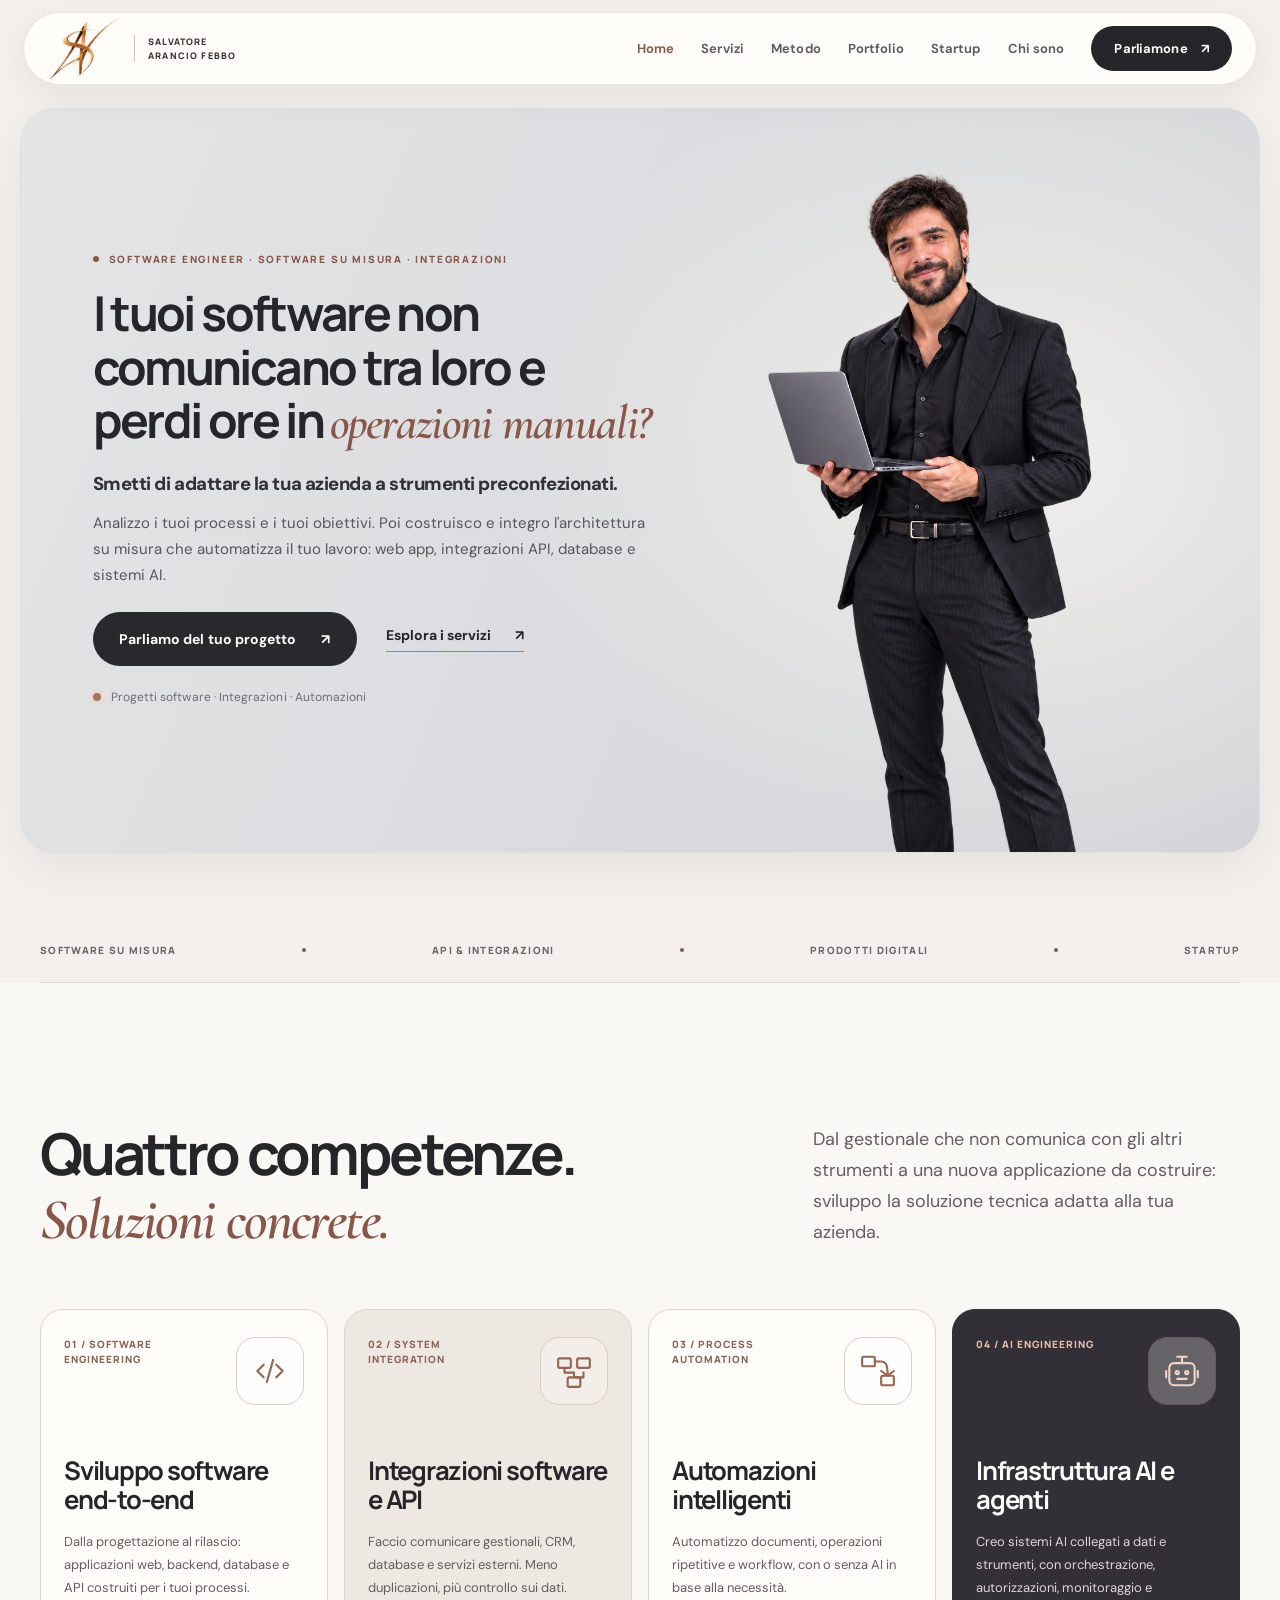
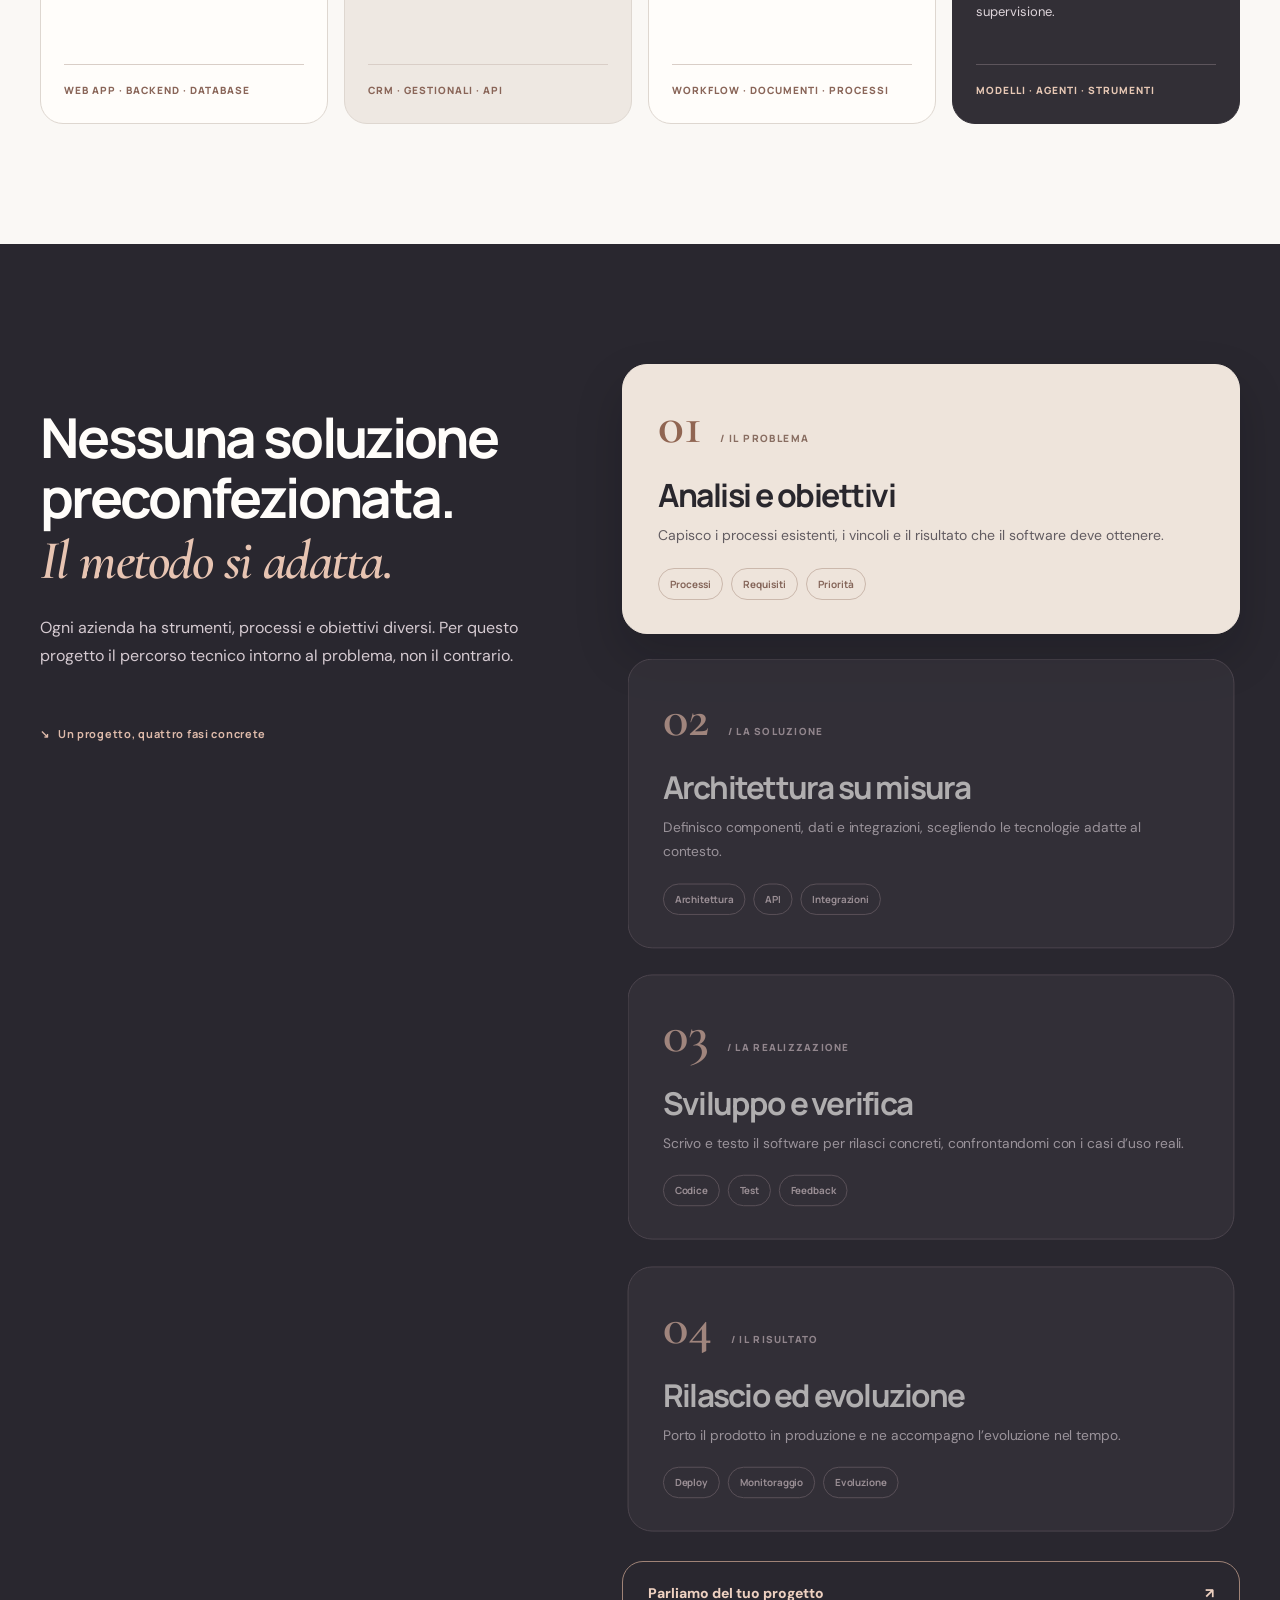
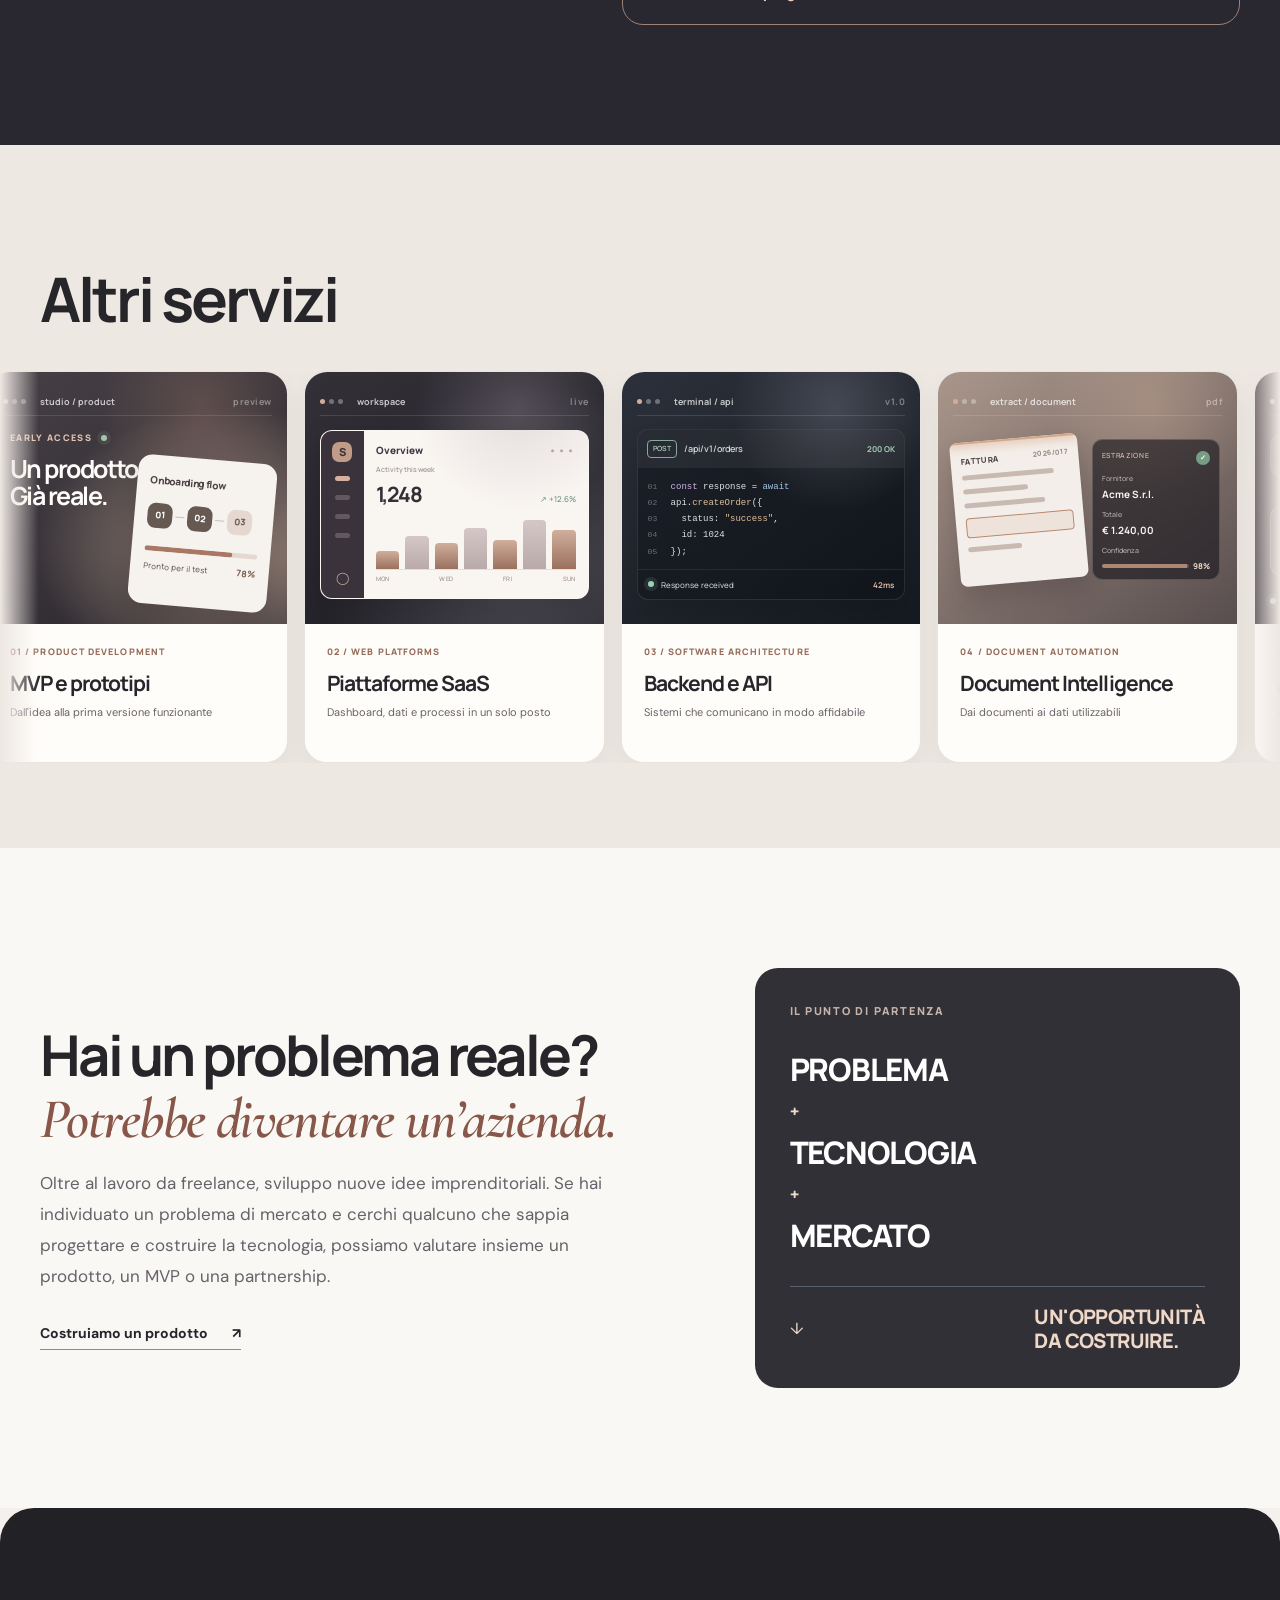
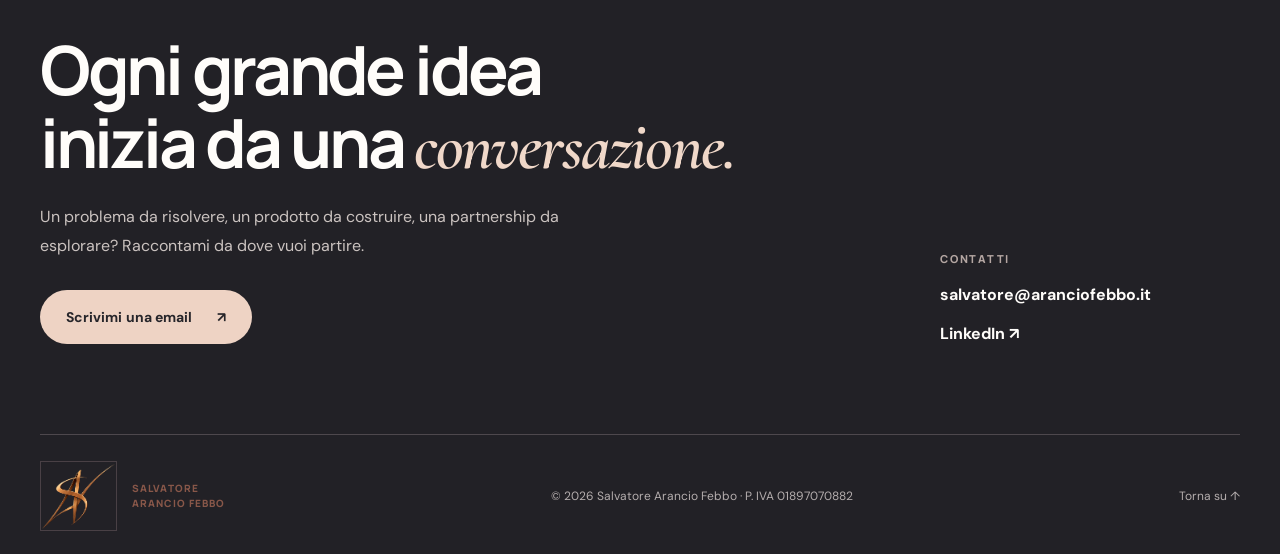
==== index.html @ 94cba274 "feat: add portfolio page with Digimark and ICOSE case studies and redesigned CV - New /portfolio/ pa" ====
<!doctype html><html lang="it"><head>
<meta charset="utf-8"><script>if(location.pathname === "/index.html") history.replaceState(null, "", "/" + location.search + location.hash);</script><meta name="viewport" content="width=device-width,initial-scale=1,maximum-scale=1,user-scalable=no">
<meta name="theme-color" content="#f3f0ed"><meta name="color-scheme" content="light">
<title>Sviluppo software, integrazioni e startup | Salvatore Arancio Febbo</title><meta name="description" content="Salvatore Arancio Febbo: sviluppo software su misura, backend, API, integrazioni e automazioni. Partner tecnico freelance per aziende, prodotti digitali e startup.">
<link rel="canonical" href="https://salvatore.aranciofebbo.it/">
<meta property="og:type" content="website"><meta property="og:locale" content="it_IT"><meta property="og:site_name" content="Salvatore Arancio Febbo">
<meta property="og:title" content="Sviluppo software, integrazioni e startup | Salvatore Arancio Febbo"><meta property="og:description" content="Salvatore Arancio Febbo: sviluppo software su misura, backend, API, integrazioni e automazioni. Partner tecnico freelance per aziende, prodotti digitali e startup.">
<meta property="og:image" content="https://salvatore.aranciofebbo.it/images/salvatore-social-2026.jpg"><meta property="og:url" content="https://salvatore.aranciofebbo.it/">
<meta name="twitter:card" content="summary_large_image">
<link rel="preconnect" href="https://fonts.googleapis.com"><link rel="preconnect" href="https://fonts.gstatic.com" crossorigin>
<link href="https://fonts.googleapis.com/css2?family=Cormorant+Garamond:ital,wght@0,500;0,600;1,500;1,600&family=DM+Sans:wght@400;500;600;700&family=Manrope:wght@400;500;600;700;800&display=swap" rel="stylesheet">
<link rel="icon" href="/images/saf-favicon-transparent-64.png?v=20261020-drag1" type="image/png" sizes="64x64"><link rel="apple-touch-icon" href="/images/saf-favicon-transparent-180.png?v=20261020-drag1" sizes="180x180"><link rel="stylesheet" href="/assets/site.css?v=20261020-mobile-nonzoom1">
<link rel="stylesheet" href="/assets/services-live.css?v=20261020-drag1">
<script defer src="/assets/site.js?v=20261020-marquee-4dds"></script>
<script defer src="/assets/services-live.js?v=20261020-drag1"></script>
<script type="application/ld+json">{"@context":"https://schema.org","@type":"Person","name":"Salvatore Arancio Febbo","url":"https://salvatore.aranciofebbo.it/","image":"https://salvatore.aranciofebbo.it/images/salvatore-social-2026.jpg","jobTitle":"Ingegnere informatico e freelance","sameAs":["https://www.linkedin.com/in/salvatore-arancio-febbo-43b61a180/"],"alumniOf":{"@type":"CollegeOrUniversity","name":"Università di Pisa"}}</script>
</head><body class="is-home"><a class="skip-link" href="#main">Vai al contenuto</a><header class="site-header" id="top"><div class="container header-inner">
<a class="brand" href="/" aria-label="Salvatore Arancio Febbo, homepage"><img class="brand-mark-image" src="/images/saf-monogram-transparent.webp" width="74" height="66" alt="" decoding="async"><span class="brand-name">SALVATORE<br>ARANCIO FEBBO</span></a>
<button class="menu-toggle" type="button" aria-expanded="false" aria-controls="main-navigation" aria-label="Apri il menu"><span></span><span></span></button>
<nav id="main-navigation" class="main-nav" aria-label="Navigazione principale"><a href="/" aria-current="page">Home</a><a href="/#servizi">Servizi</a><a href="/#metodo">Metodo</a><a href="/portfolio/" >Portfolio</a><a href="/startup/" >Startup</a><a href="/chi-sono/" >Chi sono</a><a class="nav-contact" href="mailto:salvatore@aranciofebbo.it?subject=Parliamo%20di%20un%20progetto">Parliamone <span aria-hidden="true">↗</span></a></nav>
</div></header><main id="main">
<section class="hero problem-led" aria-labelledby="hero-title"><div class="container hero-grid">
<div class="hero-copy"><div class="eyebrow"><span class="spark"></span> SOFTWARE ENGINEER · SOFTWARE SU MISURA · INTEGRAZIONI</div>
<h1 id="hero-title">I tuoi software non comunicano tra loro e perdi ore in <em>operazioni manuali?</em></h1>
<p class="hero-hook">Smetti di adattare la tua azienda a strumenti preconfezionati.</p>
<p class="hero-lead">Analizzo i tuoi processi e i tuoi obiettivi. Poi costruisco e integro l'architettura su misura che automatizza il tuo lavoro: web app, integrazioni API, database e sistemi AI.</p>
<div class="hero-actions"><a class="btn btn-primary" href="mailto:salvatore@aranciofebbo.it?subject=Ti%20racconto%20un%20problema">Parliamo del tuo progetto <span aria-hidden="true">↗</span></a><a class="text-link" href="#servizi">Esplora i servizi <span aria-hidden="true">↗</span></a></div>
<div class="hero-small"><span class="status-dot"></span> Progetti software · Integrazioni · Automazioni</div></div>
<div class="hero-visual"><img class="hero-cutout" src="/images/salvatore-laptop-2026.webp" alt="Salvatore Arancio Febbo, in abito scuro con un computer portatile" width="1024" height="1536" fetchpriority="high" decoding="async"></div>
</div><div class="hero-scroll" aria-hidden="true"><span>SCOPRI IL MIO APPROCCIO</span><span>↓</span></div></section>
<div class="competency-strip" aria-label="Ambiti di competenza"><div class="container"><span>SOFTWARE SU MISURA</span><i></i><span>API &amp; INTEGRAZIONI</span><i></i><span>PRODOTTI DIGITALI</span><i></i><span>STARTUP</span></div></div>

<section class="section pillar-section" id="servizi"><div class="container"><div class="section-head split-head"><div><h2>Quattro competenze.<br><em>Soluzioni concrete.</em></h2></div><p>Dal gestionale che non comunica con gli altri strumenti a una nuova applicazione da costruire: sviluppo la soluzione tecnica adatta alla tua azienda.</p></div><div class="pillar-grid"><article class="pillar-card"><div class="pillar-top"><span>01 / SOFTWARE ENGINEERING</span><span class="pillar-icon"><svg viewBox="0 0 24 24" width="52" height="52" fill="none" stroke="currentColor" stroke-linecap="round" stroke-linejoin="round" stroke-width="1.35" aria-hidden="true"><path d="m8 8-4 4 4 4m8-8 4 4-4 4m-2-11-4 14"/></svg></span></div><h3>Sviluppo software end-to-end</h3><p>Dalla progettazione al rilascio: applicazioni web, backend, database e API costruiti per i tuoi processi.</p><span class="pillar-summary">WEB APP · BACKEND · DATABASE</span></article><article class="pillar-card"><div class="pillar-top"><span>02 / SYSTEM INTEGRATION</span><span class="pillar-icon"><svg viewBox="0 0 24 24" width="52" height="52" fill="none" stroke="currentColor" stroke-linecap="round" stroke-linejoin="round" stroke-width="1.35" aria-hidden="true"><rect x="2" y="4" width="8" height="6" rx="1"/><rect x="14" y="4" width="8" height="6" rx="1"/><rect x="8" y="16" width="8" height="6" rx="1"/><path d="M6 10v3h6v3m6-3v3h-6"/></svg></span></div><h3>Integrazioni software e API</h3><p>Faccio comunicare gestionali, CRM, database e servizi esterni. Meno duplicazioni, più controllo sui dati.</p><span class="pillar-summary">CRM · GESTIONALI · API</span></article><article class="pillar-card"><div class="pillar-top"><span>03 / PROCESS AUTOMATION</span><span class="pillar-icon"><svg viewBox="0 0 24 24" width="52" height="52" fill="none" stroke="currentColor" stroke-linecap="round" stroke-linejoin="round" stroke-width="1.35" aria-hidden="true"><rect x="2" y="3" width="8" height="6" rx="1"/><rect x="14" y="15" width="8" height="6" rx="1"/><path d="M10 6h4q4 0 4 6v3m-4-3 4 3 4-3"/></svg></span></div><h3>Automazioni intelligenti</h3><p>Automatizzo documenti, operazioni ripetitive e workflow, con o senza AI in base alla necessità.</p><span class="pillar-summary">WORKFLOW · DOCUMENTI · PROCESSI</span></article><article class="pillar-card"><div class="pillar-top"><span>04 / AI ENGINEERING</span><span class="pillar-icon"><svg viewBox="0 0 24 24" width="52" height="52" fill="none" stroke="currentColor" stroke-linecap="round" stroke-linejoin="round" stroke-width="1.35" aria-hidden="true"><rect x="4" y="7" width="16" height="14" rx="3"/><path d="M12 3v4m-3-4h6M2 12v4m20-4v4M9 17h6"/><circle cx="9" cy="13" r="1"/><circle cx="15" cy="13" r="1"/></svg></span></div><h3>Infrastruttura AI e agenti</h3><p>Creo sistemi AI collegati a dati e strumenti, con orchestrazione, autorizzazioni, monitoraggio e supervisione.</p><span class="pillar-summary">MODELLI · AGENTI · STRUMENTI</span></article></div></div></section>
<section class="section method-section" id="metodo" aria-labelledby="method-title"><div class="container bespoke-layout"><div class="bespoke-sticky"><h2 id="method-title">Nessuna soluzione preconfezionata.<br><em>Il metodo si adatta.</em></h2><p>Ogni azienda ha strumenti, processi e obiettivi diversi. Per questo progetto il percorso tecnico intorno al problema, non il contrario.</p><div class="bespoke-aside">↘ &nbsp; Un progetto, quattro fasi concrete</div></div><div class="bespoke-stack"><article class="bespoke-phase is-active" data-method-step aria-current="step"><span class="bespoke-index">01 <small>/ IL PROBLEMA</small></span><h3>Analisi e obiettivi</h3><p>Capisco i processi esistenti, i vincoli e il risultato che il software deve ottenere.</p><div class="bespoke-tags"><span>Processi</span><span>Requisiti</span><span>Priorità</span></div></article>
<article class="bespoke-phase" data-method-step><span class="bespoke-index">02 <small>/ LA SOLUZIONE</small></span><h3>Architettura su misura</h3><p>Definisco componenti, dati e integrazioni, scegliendo le tecnologie adatte al contesto.</p><div class="bespoke-tags"><span>Architettura</span><span>API</span><span>Integrazioni</span></div></article>
<article class="bespoke-phase" data-method-step><span class="bespoke-index">03 <small>/ LA REALIZZAZIONE</small></span><h3>Sviluppo e verifica</h3><p>Scrivo e testo il software per rilasci concreti, confrontandomi con i casi d’uso reali.</p><div class="bespoke-tags"><span>Codice</span><span>Test</span><span>Feedback</span></div></article>
<article class="bespoke-phase" data-method-step><span class="bespoke-index">04 <small>/ IL RISULTATO</small></span><h3>Rilascio ed evoluzione</h3><p>Porto il prodotto in produzione e ne accompagno l’evoluzione nel tempo.</p><div class="bespoke-tags"><span>Deploy</span><span>Monitoraggio</span><span>Evoluzione</span></div></article><a class="bespoke-contact" href="mailto:salvatore@aranciofebbo.it?subject=Parliamo%20del%20tuo%20progetto">Parliamo del tuo progetto <span aria-hidden="true">↗</span></a></div></div></section>
<section class="section special-section live-services" id="altri-servizi" aria-labelledby="special-title">
<div class="container"><div class="special-heading"><div><h2 id="special-title">Altri servizi</h2></div></div></div>
<div class="live-services-viewport" data-live-services aria-label="Galleria animata delle competenze">
<div class="live-services-loading" aria-hidden="true"><span></span><span></span><span></span></div>
</div>
<noscript><div class="container"><p>Sviluppo MVP, piattaforme SaaS, backend e API, automazioni documentali, agenti AI, infrastruttura cloud, evoluzione del software e direzione tecnica.</p></div></noscript>
</section>
<section class="section venture-section"><div class="container venture-grid"><div><h2>Hai un problema reale?<br><em>Potrebbe diventare un’azienda.</em></h2><p>Oltre al lavoro da freelance, sviluppo nuove idee imprenditoriali. Se hai individuato un problema di mercato e cerchi qualcuno che sappia progettare e costruire la tecnologia, possiamo valutare insieme un prodotto, un MVP o una partnership.</p><a class="text-link" href="/startup/">Costruiamo un prodotto <span>↗</span></a></div><div class="venture-panel"><span>IL PUNTO DI PARTENZA</span><div class="venture-equation"><span>PROBLEMA</span><b>+</b><span>TECNOLOGIA</span><b>+</b><span>MERCATO</span></div><div class="venture-result"><span>↓</span><strong>UN'OPPORTUNITÀ<br>DA COSTRUIRE.</strong></div></div></div></section>

</main><footer class="site-footer"><div class="container"><div class="footer-top"><div><h2>Ogni grande idea<br>inizia da una <em>conversazione.</em></h2><p>Un problema da risolvere, un prodotto da costruire, una partnership da esplorare? Raccontami da dove vuoi partire.</p><a class="btn btn-light" href="mailto:salvatore@aranciofebbo.it?subject=Ho%20un%20progetto%20da%20raccontarti">Scrivimi una email <span aria-hidden="true">↗</span></a></div><div class="footer-aside"><span>CONTATTI</span><a href="mailto:salvatore@aranciofebbo.it">salvatore@aranciofebbo.it</a><a href="https://www.linkedin.com/in/salvatore-arancio-febbo-43b61a180/" target="_blank" rel="noopener noreferrer">LinkedIn ↗</a></div></div><div class="footer-bottom"><a href="/" class="footer-brand" aria-label="Torna alla homepage"><img src="/images/saf-monogram-transparent.webp" width="78" height="70" alt=""><span class="footer-monogram-caption">SALVATORE<br>ARANCIO FEBBO</span></a><p>© 2026 Salvatore Arancio Febbo <span class="footer-vat">· P. IVA 01897070882</span></p><a href="#top">Torna su ↑</a></div></div></footer></body></html>
---- assets/site.css ----
:root{--paper:#f3f0ed;--white:#fffdfa;--ink:#26252a;--muted:#66636a;--line:#d9d2cc;--night:#25242b;--accent:#885749;--accent-soft:#eee2db;--yellow:#f0d8c9;--stone:#e6e1dc;--taupe:#777279;--max:1200px}
*,*::before,*::after{box-sizing:border-box}
html{scroll-behavior:smooth;scroll-padding-top:92px}body{margin:0;background:var(--paper);color:var(--ink);font-family:"DM Sans",system-ui,sans-serif;-webkit-font-smoothing:antialiased;overflow-x:hidden}a{color:inherit;text-decoration:none}button{font:inherit}img{max-width:100%;display:block}h1,h2,h3,p{margin-top:0}h1,h2,h3{font-family:"Manrope",system-ui,sans-serif;letter-spacing:-.058em;line-height:1.08}em{font-style:normal;color:var(--accent)}::selection{background:var(--yellow);color:var(--ink)}:focus-visible{outline:3px solid var(--accent);outline-offset:5px}
.container{width:min(calc(100% - 64px),var(--max));margin-inline:auto}.skip-link{position:absolute;z-index:1000;top:-100px;left:14px;background:var(--yellow);color:var(--ink);padding:12px}.skip-link:focus{top:12px}
.site-header{height:88px;position:sticky;top:0;z-index:30;background:rgba(246,245,242,.92);border-bottom:1px solid rgba(20,26,32,.09);backdrop-filter:blur(24px);-webkit-backdrop-filter:blur(24px)}.header-inner{height:100%;display:flex;align-items:center;justify-content:space-between;gap:24px}.brand{display:flex;align-items:center;gap:13px;flex-shrink:0}.brand-mark{font:800 31px/1 "Manrope",sans-serif;letter-spacing:-.105em}.brand-mark span:not(.brand-dot){margin-left:-.04em}.brand-mark .brand-dot,.footer-brand span{color:var(--accent)}.brand-name{font:800 9px/1.3 "Manrope",sans-serif;letter-spacing:.15em;border-left:1px solid #b8bdbe;padding-left:13px}.main-nav{display:flex;align-items:center;gap:clamp(17px,2.2vw,35px)}.main-nav>a{font-size:13px;font-weight:700;color:#47515a;transition:color .2s}.main-nav>a:hover,.main-nav>a[aria-current=page]{color:var(--accent)}.main-nav .nav-contact{background:var(--ink);color:#fff;border-radius:100px;padding:13px 20px;white-space:nowrap}.main-nav .nav-contact:hover{background:var(--accent);color:#fff}.nav-contact span{margin-left:10px}.menu-toggle{display:none}
.eyebrow{display:inline-flex;align-items:center;gap:10px;font:800 11px/1.5 "Manrope",sans-serif;letter-spacing:.15em;color:var(--accent);text-transform:uppercase}.eyebrow .spark{width:8px;height:8px;background:var(--accent);border-radius:2px;transform:rotate(45deg)}.light-eyebrow{color:#efcfc0}.btn{display:inline-flex;align-items:center;justify-content:space-between;gap:25px;padding:18px 23px;border:1px solid transparent;border-radius:5px;font-size:14px;font-weight:800;transition:transform .2s,background .2s,border-color .2s;white-space:normal}.btn:hover{transform:translateY(-3px)}.btn-primary{background:var(--accent);color:#fff}.btn-primary:hover{background:#71483d}.btn-outline{border-color:#9c9fa1;color:var(--ink)}.btn-outline:hover{border-color:var(--accent)}.btn-light{background:var(--yellow);color:#111a23}.btn-light:hover{background:#e5fa67}.text-link{display:inline-flex;align-items:center;gap:24px;padding-bottom:7px;border-bottom:1px solid currentColor;font-weight:800;font-size:14px}.text-link span{transition:transform .25s}.text-link:hover span{transform:translate(3px,-3px)}
.hero{position:relative;min-height:740px;padding:75px 0 55px;background:radial-gradient(circle at 80% 15%,rgba(95,89,236,.075),transparent 34%),var(--paper)}.hero-grid{display:grid;grid-template-columns:1.15fr .85fr;align-items:center;gap:38px}.hero-copy{position:relative;z-index:1}.hero h1{font-size:clamp(48px,5.3vw,79px);line-height:1.055;margin:26px 0 26px;letter-spacing:-.072em}.underline-ink{position:relative;white-space:nowrap}.underline-ink::after{content:"";position:absolute;height:6px;bottom:0;left:0;right:0;background:var(--yellow);z-index:-1}.hero-lead{max-width:570px;font-size:17px;line-height:1.78;color:#4a545d;margin:0 0 30px}.hero-lead strong{color:var(--ink)}.hero-actions{display:flex;align-items:center;gap:29px;flex-wrap:wrap}.hero-small{margin-top:35px;font-size:12px;color:#687179;display:flex;align-items:center;gap:10px}.status-dot{height:8px;width:8px;background:#53a67b;border-radius:100%;box-shadow:0 0 0 4px #dcefe4}
.hero-visual{position:relative;min-width:0;padding:18px 21px 26px 35px}.portrait-frame{position:relative;min-height:535px;aspect-ratio:.83;background:linear-gradient(150deg,#dedee8,#c5c6d5);overflow:hidden;border-radius:240px 240px 16px 16px;box-shadow:18px 24px 0 #e8e7e4}.portrait-frame::before{content:"";position:absolute;inset:0;background:linear-gradient(180deg,transparent 60%,rgba(17,26,35,.54));z-index:1;pointer-events:none}.portrait-frame img{width:100%;height:100%;position:absolute;object-fit:cover;object-position:center 24%;filter:saturate(.82)}.portrait-caption{position:absolute;z-index:2;bottom:30px;left:30px;right:30px;color:#fff;display:flex;justify-content:space-between;align-items:flex-end;font:700 13px/1.5 "Manrope",sans-serif;letter-spacing:.11em}.portrait-caption strong{font-size:22px;letter-spacing:-.05em}.caption-star{font-size:56px;font-weight:400;color:var(--yellow);line-height:1}.orbit-badge{position:absolute;z-index:3;right:-12px;top:29%;background:#fff;box-shadow:0 15px 60px rgba(25,30,45,.13);border-radius:100px;padding:15px 17px;display:flex;align-items:center;gap:9px;transform:rotate(-8deg);font:800 10px "Manrope",sans-serif;letter-spacing:.07em}.orbit-divider{width:4px;height:4px;border-radius:50%;background:var(--accent)}.hero-scroll{display:none}
.competency-strip{background:var(--ink);color:#f8f8f4}.competency-strip .container{min-height:81px;display:flex;align-items:center;justify-content:space-between;gap:18px}.competency-strip span{font:800 clamp(9px,1vw,12px) "Manrope",sans-serif;letter-spacing:.12em}.competency-strip i{height:5px;width:5px;flex:0 0 5px;border-radius:100%;background:var(--yellow)}
.section{padding:120px 0}.section-head{margin-bottom:56px}.section-head h2{font-size:clamp(38px,4.5vw,59px);margin:19px 0 0}.section-head>p{max-width:620px;font-size:18px;line-height:1.72;color:var(--muted);margin-top:22px}.split-head{display:grid;grid-template-columns:1.25fr .75fr;gap:60px;align-items:end}.split-head>p{margin:0 0 5px}.process-grid{display:grid;grid-template-columns:repeat(4,1fr);border:1px solid var(--line);background:#fff}.process-step{min-height:276px;padding:27px 24px 25px;border-right:1px solid var(--line);display:flex;flex-direction:column}.process-step:last-child{border-right:0}.process-step.featured{background:var(--accent-soft)}.step-num{font:800 11px "Manrope",sans-serif;color:#77808c}.step-icon{font:400 40px "Manrope",sans-serif;color:var(--accent);margin:19px 0 20px}.process-step h3{font-size:23px;margin:0 0 8px}.process-step p{font-size:13px;line-height:1.7;color:var(--muted);margin:0}
.section-dark{background:var(--night);color:#fff}.section-dark em{color:#efcfc0}.section-dark .section-head>p{color:#bac3cb}.collab-grid{display:grid;grid-template-columns:1fr 1fr;gap:20px}.collab-card{position:relative;min-height:470px;border:1px solid #45505c;border-radius:8px;padding:35px;display:flex;flex-direction:column;align-items:flex-start;overflow:hidden}.collab-card::after{content:"";width:380px;height:380px;position:absolute;right:-215px;top:-145px;border:1px solid rgba(255,255,255,.15);border-radius:100%}.collab-card.bright{background:var(--yellow);border-color:var(--yellow);color:var(--ink)}.collab-number{font:800 11px "Manrope",sans-serif;letter-spacing:.16em;opacity:.65}.collab-symbol{margin:46px 0 7px;font-size:48px;line-height:1}.collab-card h3{font-size:clamp(30px,3.5vw,47px);margin:0 0 15px}.collab-card p{font-size:15px;line-height:1.75;max-width:440px;color:#c6ced4}.collab-card.bright p{color:#424e46}.collab-link{display:flex;align-items:center;justify-content:space-between;margin-top:auto;width:100%;border-top:1px solid currentColor;padding-top:23px;font-weight:800;font-size:14px}
.inline-head{display:flex;justify-content:space-between;align-items:end;gap:24px}.inline-head .text-link{margin-bottom:8px;flex-shrink:0}.work-grid{display:grid;grid-template-columns:1.25fr 1fr;grid-template-rows:repeat(2,320px);gap:20px}.work-card{position:relative;display:flex;flex-direction:column;overflow:hidden;background:#fff;border:1px solid var(--line);border-radius:9px;padding:25px 28px;transition:transform .25s,border-color .25s}.work-card:hover{transform:translateY(-5px);border-color:var(--accent)}.work-card-main{grid-row:span 2;background:#dfe1f0}.work-meta{display:flex;justify-content:space-between;gap:12px;align-items:center;font:800 10px "Manrope",sans-serif;letter-spacing:.13em;z-index:1}.work-meta span:last-child{font-size:21px}.work-graphic{position:absolute;top:30px;right:30px;left:30px;height:140px;display:grid;place-items:center;overflow:hidden}.work-card-main .work-graphic{height:300px;top:92px}.field-graphic .graphic-ring{position:absolute;border:1px solid #848aab;border-radius:50%;width:250px;height:250px}.field-graphic .graphic-ring.b{width:380px;height:380px}.field-graphic span{position:relative;text-align:center;font:800 28px/1.35 "Manrope";letter-spacing:-.04em}.doc-graphic{background:#f4f3ff;border-radius:100px;width:160px;height:140px;left:auto;right:36px;top:29px}.doc-page{width:61px;height:88px;background:#fff;border:1px solid #b49487;border-radius:5px;padding:13px;transform:rotate(-10deg);box-shadow:10px 9px 0 #ddd2cd}.doc-page i{display:block;height:4px;margin-bottom:8px;background:#d6d4ef}.doc-page i:nth-child(2){width:70%}.doc-page b{font:800 14px "Manrope";color:var(--accent)}.doc-page.second{position:absolute;z-index:-1;transform:translate(25px,4px) rotate(12deg)}.code-graphic{background:#e9e3de;border-radius:100px;width:170px;height:140px;left:auto;right:30px;top:34px;display:flex;flex-direction:column;align-items:flex-start;justify-content:center;padding:23px 37px;gap:9px}.code-graphic span{font:700 12px monospace;color:#885749}.code-graphic .code-line{width:80px;height:4px;background:#c9ada0;border-radius:3px}.code-graphic .code-line.short{width:50px}.work-copy{position:relative;margin-top:auto;z-index:1}.work-category{font:800 10px "Manrope",sans-serif;letter-spacing:.15em;color:var(--accent)}.work-copy h3{font-size:clamp(22px,2.5vw,32px);margin:10px 0}.work-copy p{font-size:13px;line-height:1.65;color:#59636a;max-width:510px;margin:0}.work-card-main .work-copy h3{font-size:clamp(30px,3.5vw,43px)}
.story-section{background:#e9e9e5}.story-grid{display:grid;grid-template-columns:.86fr 1.14fr;gap:9%;align-items:center}.story-accent{background:var(--accent);height:490px;position:relative;color:#fff;padding:32px;display:flex;justify-content:space-between;align-items:flex-start;overflow:hidden;font:800 12px "Manrope",sans-serif;letter-spacing:.15em}.story-accent::before,.story-accent::after{content:"";position:absolute;inset:12%;border:1px solid rgba(255,255,255,.2);border-radius:50%}.story-accent::after{inset:25%;}.story-circle{position:absolute;left:50%;top:50%;transform:translate(-50%,-50%);font:800 clamp(70px,10vw,135px) "Manrope";letter-spacing:-.1em;color:var(--yellow)}.story-circle span{font-size:.45em}.story-copy h2{font-size:clamp(38px,4.5vw,60px);margin:18px 0 22px}.story-copy p{font-size:17px;line-height:1.82;color:#525d64}.story-list{display:flex;flex-wrap:wrap;gap:10px;margin:24px 0 32px}.story-list span{border:1px solid #b8bfbe;border-radius:4px;padding:10px 13px;font-size:11px;font-weight:700}
.venture-section{background:#fff}.venture-grid{display:grid;grid-template-columns:1fr .8fr;gap:9%;align-items:center}.venture-grid h2{font-size:clamp(38px,4.4vw,60px);margin:19px 0}.venture-grid p{font-size:17px;line-height:1.82;color:var(--muted);margin-bottom:30px}.venture-panel{padding:35px;min-height:420px;background:var(--night);color:#fff;display:flex;flex-direction:column;justify-content:space-between}.venture-panel>span{font:800 11px "Manrope",sans-serif;letter-spacing:.16em;color:#bac2cf}.venture-equation{display:flex;flex-direction:column;gap:10px;align-items:flex-start}.venture-equation span{font:800 clamp(19px,2.7vw,31px) "Manrope",sans-serif;letter-spacing:-.04em}.venture-equation b{color:#b8b4ff}.venture-result{border-top:1px solid #58616d;padding-top:18px;display:flex;justify-content:space-between;align-items:center;gap:16px;color:var(--yellow)}.venture-result strong{font:800 20px/1.2 "Manrope",sans-serif;letter-spacing:-.03em}.insights-teaser{background:var(--paper)}.insights-grid{display:grid;grid-template-columns:1fr 1fr;gap:20px}.insight-card{background:#fff;border:1px solid var(--line);padding:33px;display:flex;flex-direction:column;min-height:280px;transition:border-color .2s}.insight-card:hover{border-color:var(--accent)}.insight-card>span{font:800 11px "Manrope",sans-serif;color:var(--accent);letter-spacing:.12em}.insight-card h3{font-size:clamp(25px,3vw,37px);margin:20px 0 30px}.insight-card>div{margin-top:auto;font-size:13px;font-weight:700;display:flex;justify-content:space-between;gap:20px;border-top:1px solid var(--line);padding-top:16px}
.site-footer{padding:105px 0 23px;background:#131b27;color:#fff}.footer-top{display:grid;grid-template-columns:1fr 300px;gap:70px;align-items:end;padding-bottom:90px}.footer-top h2{font-size:clamp(40px,5.3vw,70px);margin:20px 0}.footer-top h2 em{color:var(--yellow)}.footer-top p{max-width:560px;line-height:1.78;color:#b5bdc8;margin-bottom:30px}.footer-aside{display:flex;flex-direction:column;gap:18px;word-break:break-word}.footer-aside>span{font:800 11px "Manrope",sans-serif;letter-spacing:.16em;color:#929cac}.footer-aside a{font-size:16px;font-weight:700}.footer-aside a:hover{color:var(--yellow)}.footer-bottom{padding-top:26px;border-top:1px solid #39434e;display:flex;justify-content:space-between;align-items:center;color:#a6b0bc;font-size:12px}.footer-bottom p{margin:0}.footer-brand{font:800 29px "Manrope";letter-spacing:-.1em;color:#fff}
.page-hero{padding:120px 0 85px;border-bottom:1px solid var(--line);position:relative;overflow:hidden}.page-hero::after{content:"✳";font-size:320px;position:absolute;color:rgba(95,89,236,.065);right:5%;top:40px;line-height:1;pointer-events:none}.page-hero .container{position:relative;z-index:1}.page-hero h1{font-size:clamp(51px,7vw,93px);max-width:1000px;margin:22px 0 28px}.page-hero p{max-width:675px;font-size:19px;line-height:1.75;color:var(--muted)}.page-hero-bottom{margin-top:55px;display:flex;justify-content:space-between;font:800 11px "Manrope";letter-spacing:.14em}.page-hero-bottom span:last-child{font-size:22px}.page-hero-dark{background:var(--night);color:white}.page-hero-dark em{color:var(--yellow)}.page-hero-dark p{color:#bfc6ce}.page-hero-dark::after{color:rgba(219,240,92,.1)}
.case-section{background:#fff}.case-study{padding:0 0 65px;margin-bottom:65px;border-bottom:1px solid var(--line);scroll-margin-top:115px}.case-study:last-of-type{margin-bottom:20px}.case-index{display:flex;justify-content:space-between;gap:20px;color:var(--accent);font:800 11px "Manrope";letter-spacing:.13em;margin-bottom:26px}.case-body{display:grid;grid-template-columns:1fr .75fr;gap:12%}.case-body h2{font-size:clamp(34px,4vw,53px);margin:0 0 18px}.case-intro{font-size:17px;line-height:1.75;color:var(--muted)}.case-tags{display:flex;flex-wrap:wrap;gap:8px;margin-top:27px}.case-tags span{font:700 11px "Manrope";border:1px solid var(--line);border-radius:40px;padding:10px 13px}.case-detail>span{display:block;font:800 11px "Manrope";letter-spacing:.12em;color:var(--accent);margin:7px 0}.case-detail p{font-size:15px;line-height:1.8;color:var(--muted);margin-bottom:25px}.disclaimer{max-width:770px;color:#65717a;font-size:13px;line-height:1.7}.disclaimer a{color:var(--accent);text-decoration:underline}
.venture-steps{display:grid;grid-template-columns:repeat(4,1fr);gap:20px}.venture-steps article{padding:25px;border-top:2px solid var(--accent);background:#fff;min-height:225px}.venture-steps span{font:800 12px "Manrope";color:var(--accent)}.venture-steps h3{font-size:26px;margin:35px 0 10px}.venture-steps p{font-size:14px;line-height:1.7;color:var(--muted)}.startup-block{display:grid;grid-template-columns:.65fr 1fr;gap:40px;align-items:center;padding:40px;background:#263241;margin-top:50px}.startup-star{font-size:190px;line-height:1;color:var(--yellow);text-align:center}.startup-block small{color:#efcfc0;font-weight:800;letter-spacing:.13em}.startup-block h3{font-size:clamp(30px,3.7vw,50px);margin:13px 0}.startup-block p{max-width:570px;font-size:16px;line-height:1.76;color:#bec5ca}.startup-block .btn{margin-top:15px}
.about-feature{background:#fff}.about-grid{display:grid;grid-template-columns:.78fr 1fr;gap:9%;align-items:center}.about-portrait{height:530px;background:#dedee7;overflow:hidden;border-radius:240px 240px 12px 12px}.about-portrait img{width:100%;height:100%;object-fit:cover;object-position:center 22%}.about-text h2{font-size:clamp(37px,4.2vw,57px);margin:18px 0}.about-text p{font-size:16px;line-height:1.86;color:var(--muted)}.about-actions{display:flex;align-items:center;gap:22px;flex-wrap:wrap;margin-top:30px}.journey-section{background:var(--paper)}.timeline{border-top:1px solid var(--line)}.timeline-item{display:grid;grid-template-columns:260px 1fr;gap:40px;padding:34px 0;border-bottom:1px solid var(--line)}.timeline-item>span{font:800 12px "Manrope";letter-spacing:.11em;color:var(--accent)}.timeline-item h3{font-size:25px;letter-spacing:-.035em;margin:0 0 8px}.timeline-item p{font-size:15px;line-height:1.8;color:var(--muted);max-width:670px;margin:0}.timeline-item a{color:var(--accent);text-decoration:underline}
.article-list{display:grid;gap:24px}.article-feature{display:grid;grid-template-columns:230px 1fr;border:1px solid var(--line);background:#fff;min-height:340px}.article-marker{background:#e8e0d9;padding:26px;display:flex;flex-direction:column;justify-content:space-between;font:800 13px "Manrope";letter-spacing:.1em}.article-marker span{font-size:55px;letter-spacing:-.07em}.article-marker.violet{background:#e8ded8}.article-body{padding:40px 46px}.article-body h2{font-size:clamp(30px,3.7vw,48px);margin:17px 0}.article-body p{max-width:700px;color:var(--muted);font-size:16px;line-height:1.8}.article-body .text-link{margin-top:15px}.insights-note{display:flex;gap:22px;align-items:center;margin-top:40px}.insights-note span{font-size:54px;color:var(--accent)}.insights-note p{max-width:760px;line-height:1.75;color:var(--muted)}.insights-note a{color:var(--accent);font-weight:700}
@media(max-width:1080px){.main-nav{gap:16px}.brand-name{display:none}.hero h1{font-size:clamp(46px,6vw,70px)}.portrait-frame{min-height:460px}.hero-visual{padding:15px}.section{padding:90px 0}.process-step{padding:21px 17px}.case-body{gap:6%}}
@media(max-width:820px){.container{width:min(calc(100% - 40px),var(--max))}.site-header{height:73px}.brand-name{display:block}.menu-toggle{display:flex;flex-direction:column;align-items:center;justify-content:center;gap:6px;width:46px;height:44px;background:transparent;border:1px solid var(--line);border-radius:5px;cursor:pointer;z-index:32}.menu-toggle span{height:2px;width:22px;background:var(--ink);transition:transform .2s}.menu-toggle[aria-expanded=true] span:first-child{transform:translateY(4px) rotate(45deg)}.menu-toggle[aria-expanded=true] span:last-child{transform:translateY(-4px) rotate(-45deg)}.main-nav{display:none;position:absolute;top:72px;left:0;right:0;background:var(--paper);border-bottom:1px solid var(--line);padding:20px;flex-direction:column;align-items:stretch;gap:0;box-shadow:0 16px 20px rgba(12,20,30,.08)}.main-nav.is-open{display:flex}.main-nav>a{font-size:16px;padding:16px 10px;border-bottom:1px solid var(--line)}.main-nav .nav-contact{margin-top:18px;text-align:center;align-self:stretch;padding:15px}.hero{padding:45px 0 60px}.hero-grid{grid-template-columns:1fr .78fr;gap:18px}.hero h1{font-size:clamp(43px,6vw,63px)}.hero-lead{font-size:15px}.portrait-frame{min-height:420px}.hero-actions{gap:18px}.process-grid{grid-template-columns:repeat(2,1fr)}.process-step:nth-child(2){border-right:0}.process-step:nth-child(-n+2){border-bottom:1px solid var(--line)}.work-grid{grid-template-columns:1fr 1fr;grid-template-rows:500px 370px}.work-card-main{grid-column:span 2;grid-row:span 1}.work-card-main .work-graphic{height:270px}.story-grid,.venture-grid{gap:5%}.story-accent{height:380px}.story-copy p,.venture-grid p{font-size:15px}.venture-panel{min-height:360px;padding:23px}.section-head h2,.story-copy h2,.venture-grid h2{font-size:42px}.page-hero{padding:85px 0}.venture-steps{grid-template-columns:repeat(2,1fr)}.footer-top{grid-template-columns:1fr 240px;gap:30px}}
@media(max-width:620px){.container{width:calc(100% - 36px)}.brand-name{font-size:8px}.hero{padding:38px 0 43px}.hero-grid{grid-template-columns:1fr}.hero h1{font-size:clamp(45px,10vw,65px);margin:20px 0}.hero-lead{font-size:15px}.hero-visual{width:min(430px,100%);margin:12px auto 0;padding:5px 18px 15px}.portrait-frame{min-height:0;aspect-ratio:.94;border-radius:210px 210px 14px 14px}.orbit-badge{right:2px;padding:12px;font-size:9px}.hero-small{margin-top:24px}.competency-strip .container{padding:19px 0;flex-wrap:wrap;justify-content:center;gap:13px 9px}.competency-strip span{font-size:9px}.competency-strip i:nth-of-type(2){display:none}.section{padding:74px 0}.section-head{margin-bottom:35px}.section-head h2,.story-copy h2,.venture-grid h2{font-size:clamp(34px,8.2vw,43px)}.split-head{grid-template-columns:1fr;gap:15px}.split-head>p{font-size:15px;line-height:1.8}.process-step{min-height:230px;padding:19px 16px}.process-step h3{font-size:19px}.process-step p{font-size:12px}.step-icon{font-size:29px;margin:13px 0}.collab-grid,.insights-grid{grid-template-columns:1fr}.collab-card{min-height:400px;padding:27px}.collab-symbol{margin:37px 0 8px}.collab-card h3{font-size:36px}.inline-head{align-items:flex-start;flex-direction:column}.work-grid{grid-template-columns:1fr;grid-template-rows:repeat(3,410px)}.work-card-main{grid-column:span 1}.work-card-main .work-graphic{height:185px;top:75px}.work-card .work-graphic{opacity:.9}.work-card-main .work-copy h3{font-size:32px}.work-card .work-copy h3{font-size:26px}.work-card .work-graphic:not(.field-graphic){top:40px}.story-grid,.venture-grid,.about-grid{grid-template-columns:1fr;gap:34px}.story-accent{height:300px;max-width:420px}.story-circle{font-size:100px}.venture-grid h2{font-size:39px}.venture-panel{min-height:350px}.insight-card{min-height:235px}.insight-card h3{font-size:26px}.site-footer{padding:75px 0 20px}.footer-top{grid-template-columns:1fr;gap:44px;padding-bottom:65px}.footer-top h2{font-size:42px}.footer-bottom{gap:17px;flex-wrap:wrap}.page-hero{padding:70px 0 55px}.page-hero h1{font-size:clamp(43px,10vw,70px)}.page-hero p{font-size:16px}.page-hero::after{font-size:210px;right:-55px;top:60px}.case-index{flex-direction:column;gap:7px}.case-body{grid-template-columns:1fr;gap:18px}.case-body h2{font-size:35px}.venture-steps{gap:10px}.venture-steps article{padding:18px;min-height:215px}.venture-steps h3{font-size:21px}.startup-block{grid-template-columns:1fr;padding:26px}.startup-star{font-size:105px;text-align:left}.about-portrait{height:390px;max-width:370px}.about-text h2{font-size:38px}.timeline-item{grid-template-columns:1fr;gap:14px}.timeline-item h3{font-size:21px}.article-feature{grid-template-columns:1fr}.article-marker{min-height:120px;flex-direction:row;align-items:center}.article-marker span{font-size:50px}.article-body{padding:29px 23px}.article-body h2{font-size:31px}.insights-note{align-items:flex-start}}
@media(prefers-reduced-motion:reduce){html{scroll-behavior:auto}*,*::before,*::after{animation-duration:.01ms!important;transition-duration:.01ms!important}}


/* ===============================================================
   PORTRAIT-LED EDITORIAL IDENTITY · OCT 2026
   Palette extracted from the actual portrait: graphite, warm stone,
   muted skin/copper, soft gray. Understated photography-first UI.
   =============================================================== */
:root {
  --shadow-editorial:0 14px 48px rgba(38,37,42,.075);
  --shadow-float:0 24px 65px rgba(38,37,42,.11);
}
body{background:var(--paper);color:var(--ink)}
h1,h2,h3{letter-spacing:-.048em}
h1 em,h2 em,h3 em{font-family:"Cormorant Garamond",Georgia,serif;font-style:italic;font-weight:600;letter-spacing:-.028em;color:var(--accent)}
.section-dark h1 em,.section-dark h2 em,.section-dark h3 em{color:#e8cabb}
.page-hero-dark h1 em{color:#efcfc0}
.site-header{height:86px;background:rgba(243,240,237,.97);border-bottom:1px solid rgba(38,37,42,.105);box-shadow:0 3px 25px rgba(38,37,42,.025)}
.brand-mark{font-size:30px;font-weight:800;letter-spacing:-.095em}
.brand-mark .brand-dot,.footer-brand span{color:var(--accent)}
.brand-name{color:#66636a;border-left-color:#c4bcb7;letter-spacing:.14em}
.main-nav>a{color:#5d5960;font-weight:600;letter-spacing:.01em}
.main-nav>a:hover,.main-nav>a[aria-current=page]{color:var(--accent)}
.main-nav .nav-contact{background:var(--ink);color:#fffdfa;border-radius:3px;font-weight:700;padding:14px 19px}
.main-nav .nav-contact:hover{background:#57443f;color:#fffdfa}
.eyebrow{color:var(--accent);letter-spacing:.18em;font-size:10px}
.light-eyebrow{color:#e9c8b7}
.eyebrow .spark{background:var(--accent);width:6px;height:6px;border-radius:50%;transform:none}
.btn{border-radius:3px;font-weight:700;letter-spacing:.005em;padding:18px 22px;box-shadow:none}
.btn-primary{background:var(--ink);color:var(--white)}
.btn-primary:hover{background:#454148}
.btn-outline{border-color:#99918d;background:transparent}
.btn-outline:hover{border-color:var(--accent);color:var(--accent)}
.btn-light{background:#edddd3;color:var(--ink)}
.btn-light:hover{background:#fff3e9}
.text-link{font-weight:700;border-bottom-color:#aa8275;text-underline-offset:4px}
.hero{min-height:735px;padding:65px 0 70px;background:
  radial-gradient(ellipse 42% 70% at 75% 44%,rgba(126,112,112,.115) 0%,rgba(126,112,112,0) 100%),var(--paper)}
.hero-grid{grid-template-columns:1.12fr .88fr;gap:6.4%;align-items:center}
.hero h1{font-size:clamp(54px,5.55vw,82px);font-weight:700;letter-spacing:-.064em;line-height:1.085;margin:26px 0 31px}
.hero h1 em{font-size:1.11em}
.hero-lead{font-size:17px;line-height:1.8;color:#66616a;max-width:560px}
.hero-lead strong{color:var(--ink)}
.hero-small{font-size:12px;color:#777178;letter-spacing:.005em}
.status-dot{background:#a27865;box-shadow:0 0 0 4px #e9dcd5}
.underline-ink::after{height:5px;background:#d8b8aa;bottom:-1px}
.hero-visual{padding:5px 0 5px 12px}
.portrait-frame{min-height:565px;aspect-ratio:.83;border-radius:5px;background:#75747a;box-shadow:var(--shadow-editorial)}
.portrait-frame::before{background:linear-gradient(180deg,rgba(21,20,25,0) 72%,rgba(21,20,25,.56) 100%)}
.portrait-frame img{object-fit:cover;object-position:center 26%;filter:none}
.portrait-caption{left:27px;right:27px;bottom:24px;font-size:10px;letter-spacing:.14em;line-height:1.65}
.portrait-caption strong{font-size:15px;font-weight:700;letter-spacing:.03em}
.caption-star{display:none}
.orbit-badge{display:none}
.competency-strip{background:#e7e1db;color:#514c50;border-top:1px solid #d6cdc6;border-bottom:1px solid #d6cdc6}
.competency-strip .container{min-height:75px}
.competency-strip span{font-size:10px;letter-spacing:.13em}
.competency-strip i{width:4px;height:4px;flex-basis:4px;background:#986a58}
.section-head h2{font-weight:700;letter-spacing:-.055em;line-height:1.10}
.section-head>p,.split-head>p{color:#625e64}
.section-intro{background:#faf8f5}
.process-grid{background:transparent;border-color:#ded7d0;gap:0}
.process-step{background:#fffdfa;border-right-color:#e3dcd7}
.process-step.featured{background:#eee4dd}
.step-num{color:#826354}
.step-icon{color:#976c5b;font-weight:400}
.process-step p{color:#69656a}
.section-dark{background:#2b2930;color:#fffdfa}
.section-dark .section-head>p{color:#d1cbd1}
.collab-card{border-color:#555057;border-radius:4px;background:#302f36}
.collab-card::after{border-color:rgba(232,202,187,.12)}
.collab-card.bright{background:#e5d8ce;border-color:#e5d8ce;color:#26252a}
.collab-card.bright p{color:#524e50}
.collab-card p{color:#d4cfd3}
.collab-number{letter-spacing:.17em}
.collab-symbol{color:#e7c8b7}
.collab-card.bright .collab-symbol{color:#8b5948}
.collab-link{border-top-color:rgba(255,255,255,.4)}
.collab-card.bright .collab-link{border-top-color:#ad9e96}
.section-projects{background:var(--paper)}
.work-grid{gap:22px}
.work-card{background:#fffdfa;border-color:#ddd6d1;border-radius:5px}
.work-card-main{background:#e4dcd6}
.work-card:hover{box-shadow:var(--shadow-editorial);transform:translateY(-3px);border-color:#ab9388}
.work-meta{color:#524d51}
.work-category{color:#855749}
.work-copy p{color:#645e63}
.field-graphic .graphic-ring{border-color:#b8a7a0}
.doc-graphic{background:#ede5df}
.code-graphic{background:#e9e3de}
.story-section{background:#e9e4df}
.story-accent{background:#514549;border-radius:4px}
.story-accent::before,.story-accent::after{border-color:rgba(240,216,201,.25)}
.story-circle{color:#f0d8c9}
.story-copy p,.venture-grid p{color:#676169}
.story-list span{border-color:#bab0ab}
.venture-section{background:#faf8f5}
.venture-panel{background:#323037;border-radius:4px}
.venture-equation b,.venture-result{color:#f0d8c9}
.venture-panel>span{color:#c7b5ad}
.insights-teaser{background:#ece7e2}
.insight-card{background:#fffdfa;border-color:#ded8d3;border-radius:3px}
.insight-card:hover{border-color:#a98779}
.insight-card>span{color:#885749}
.site-footer{background:#222126;color:#fffdfa}
.footer-top h2 em{color:#f0d8c9}
.footer-top p{color:#cbc3c0}
.footer-aside>span{color:#b4a6a2}
.footer-aside a:hover{color:#f0d8c9}
.footer-bottom{border-top-color:#4e484d;color:#b5aeae}
.page-hero{background:#f3f0ed;border-bottom-color:#d8d1cb}
.page-hero::after{color:rgba(136,87,73,.05)}
.page-hero-dark{background:#2b2930}
.page-hero-dark::after{color:rgba(240,216,201,.085)}
.page-hero-dark p{color:#cbc1c0}
.case-section,.about-feature{background:#faf8f5}
.case-index,.case-detail>span,.timeline-item>span{color:#885749}
.case-tags span{border-color:#d8cdc6}
.venture-steps article{border-top-color:#936956;background:#fffdfa}
.startup-block{background:#39353b;border-radius:4px}
.startup-star{color:#efcfc0}
.startup-block small{color:#ebc6b4}
.startup-block p{color:#d6cccb}
.about-portrait{background:#78767d;border-radius:5px;box-shadow:var(--shadow-editorial)}
.about-portrait img{object-position:center 26%;filter:none}
.journey-section{background:#eae5e0}
.article-feature{border-color:#ded8d3;background:#fffdfa}
.article-marker{background:#d9c9c1}
.article-marker.violet{background:#dfd3ce}
.insights-note span{color:#885749}
@media(max-width:1080px){
 .portrait-frame{min-height:460px}
 .hero{min-height:660px}
 .hero h1{font-size:clamp(45px,5.3vw,70px)}
}
@media(max-width:820px){
 .site-header{height:73px}
 .main-nav{background:#f3f0ed;border-bottom-color:#d8d1cb}
 .hero-grid{grid-template-columns:1fr .8fr;gap:20px}
 .hero h1{font-size:clamp(44px,5.8vw,62px)}
 .portrait-frame{min-height:410px}
}
@media(max-width:620px){
 .hero{padding:38px 0 55px;min-height:auto}
 .hero-grid{grid-template-columns:1fr}
 .hero h1{font-size:clamp(45px,10vw,65px);margin:22px 0 25px}
 .hero-visual{padding:8px 0 0;max-width:430px;width:100%;margin:12px auto 0}
 .portrait-frame{min-height:0;aspect-ratio:.92;border-radius:4px}
 .portrait-caption{bottom:20px;left:20px;right:20px}
 .competency-strip .container{min-height:auto}
 .process-step{min-height:230px}
 .work-grid{gap:15px}
 .story-accent{border-radius:4px}
 .about-portrait{height:400px;border-radius:4px}
 .collab-card{min-height:410px}
 .page-hero{padding:65px 0 55px}
 .footer-top h2{font-size:clamp(42px,10vw,56px)}
}

/* OFFICIAL BRAND ASSETS · high-resolution portrait and bronze monogram */
.brand{gap:12px}
.brand-logo-frame{width:58px;height:54px;display:block;flex:0 0 58px;background:#080808;overflow:hidden;border-radius:2px;box-shadow:0 1px 8px rgba(0,0,0,.10)}
.brand-logo-frame img{width:100%;height:100%;display:block;object-fit:cover;object-position:center;filter:none}
.brand-name{font-size:9px;line-height:1.45}
.portrait-frame{background:#636269;isolation:isolate}
.portrait-frame img{object-fit:cover;object-position:50% 28%;image-rendering:auto;filter:none}
.about-portrait{background:#636269}
.about-portrait img{object-fit:cover;object-position:50% 26%;image-rendering:auto;filter:none}
.footer-brand{display:flex;align-items:center;gap:15px;letter-spacing:normal}
.footer-brand img{width:66px;height:61px;object-fit:cover;border:1px solid #494045;border-radius:2px;flex:0 0 66px;background:#070707}
.footer-monogram-caption{font:800 10px/1.5 'Manrope',sans-serif;letter-spacing:.11em;color:#e9d6c9}
@media(max-width:820px){.brand-logo-frame{width:48px;height:46px;flex-basis:48px}.brand-name{display:block;font-size:8px}}
@media(max-width:620px){.brand-logo-frame{width:46px;height:44px;flex-basis:46px}.brand{gap:9px}.brand-name{padding-left:10px}.portrait-frame img{object-position:50% 26%}.footer-brand img{width:56px;height:52px;flex-basis:56px}}

/* Unified visual system: floating nav, continuous hero and clean cutout */
:root{--radius-panel:34px;--hero-shadow:0 16px 48px rgba(38,37,42,.07)}
.site-header{position:sticky;top:0;z-index:35;height:100px;padding-top:12px;border:0;background:transparent;box-shadow:none;backdrop-filter:none;-webkit-backdrop-filter:none}
.site-header .header-inner{width:min(calc(100% - 46px),1260px);max-width:1260px;height:73px;padding:0 24px;border:1px solid rgba(116,105,102,.16);border-radius:999px;background:rgba(255,253,250,.95);box-shadow:0 11px 35px rgba(40,37,40,.07);backdrop-filter:blur(18px);-webkit-backdrop-filter:blur(18px)}
.brand{gap:13px;min-width:0}.brand-mark-image{width:54px;height:50px;object-fit:contain;flex:0 0 54px;display:block}
.brand-name{font-size:9px;letter-spacing:.12em;border-left:1px solid #ccc4be;padding-left:13px}
.main-nav{gap:clamp(15px,2.1vw,30px)}.main-nav>a{font-weight:650;font-size:13px}
.main-nav .nav-contact{border-radius:999px;padding:14px 23px;background:var(--ink)}
.btn{border-radius:999px;padding:17px 25px}
.btn-primary{background:#29282d}.btn-primary:hover,.main-nav .nav-contact:hover{background:#885749}
.btn-light{background:#eed3c4}.btn-outline{border-radius:999px}
.hero{padding:8px 20px 65px;min-height:0;background:var(--paper)}
.hero .hero-grid{position:relative;isolation:isolate;overflow:hidden;display:flex;align-items:center;justify-content:flex-start;width:min(100%,1650px);max-width:1650px;min-height:674px;padding:70px clamp(35px,5.6vw,103px);background:radial-gradient(ellipse 58% 76% at 81% 47%,rgba(241,240,236,.94),transparent 73%),linear-gradient(112deg,#e4e5e6 0%,#d9dadd 61%,#d5d5d9 100%);border:1px solid #e0e0df;border-radius:var(--radius-panel);box-shadow:var(--hero-shadow)}
.hero .hero-copy{width:59%;max-width:745px;position:relative;z-index:3;transform:translateY(-10px)}
.hero h1{font-size:clamp(48px,5.1vw,74px);margin:22px 0 28px;line-height:1.075}
.hero-lead{max-width:575px;line-height:1.79;font-size:16px;color:#56555d}
.hero-small{color:#706b72;margin-top:30px}
.hero .hero-visual{position:absolute;inset:0 1.5% 0 auto;width:47%;height:100%;min-width:0;margin:0;padding:0;pointer-events:none;z-index:1;display:block}
.hero .hero-cutout{position:absolute;top:70px;bottom:auto;left:50%;height:calc(100% + 200px);width:auto;max-width:none;transform:translateX(-50%);object-fit:contain;object-position:center top;filter:none;image-rendering:auto}
.hero-scroll{display:none}
.competency-strip{background:transparent;border:0;color:#6b6468}.competency-strip .container{min-height:65px;border-bottom:1px solid #ded7d2}.competency-strip i{background:var(--accent)}
.process-grid{overflow:hidden;border-radius:22px}.process-step{border-radius:0}.collab-grid{gap:22px}
.collab-card,.collab-card.bright{border-radius:24px;min-height:450px}
.work-card,.work-card-main{border-radius:22px}.insight-card{border-radius:20px}
.story-accent,.venture-panel,.article-feature,.startup-block{border-radius:23px}
.article-feature,.startup-block{overflow:hidden}.venture-steps article{border-radius:15px}
.about-feature .about-grid{width:min(calc(100% - 44px),1330px);max-width:1330px;display:grid;grid-template-columns:.85fr 1fr;align-items:center;gap:5%;overflow:hidden;border-radius:30px;background:#e8e5e2;min-height:590px;padding:0 6% 0 0;box-shadow:0 15px 38px rgba(38,37,42,.045)}
.about-feature .about-portrait{position:relative;width:100%;height:590px;background:#7d7b80;border-radius:0;overflow:hidden;box-shadow:none}
.about-feature .about-portrait:after{content:"";position:absolute;inset:0;background:linear-gradient(90deg,transparent 73%,#e8e5e2 100%);pointer-events:none}
.about-feature .about-portrait img{width:100%;height:100%;object-fit:cover;object-position:center 20%;filter:none}
.about-text{padding:52px 0}.footer-brand img{object-fit:contain;mix-blend-mode:normal;border-radius:0;background:transparent}
.site-footer{border-radius:34px 34px 0 0}
@media(max-width:1120px){
.site-header .header-inner{width:calc(100% - 28px)}
.hero .hero-grid{min-height:615px;padding:54px 4.6%}
.hero h1{font-size:clamp(44px,5.15vw,64px)}
.hero .hero-copy{width:60%;transform:translateY(-7px)}.hero .hero-visual{width:44%;right:-1%}.hero .hero-cutout{top:62px;height:calc(100% + 150px)}.hero-lead{font-size:15px}
}
@media(max-width:820px){
.site-header{height:89px;padding-top:9px}.site-header .header-inner{height:65px;padding:0 17px}
.brand-mark-image{width:44px;height:43px;flex-basis:44px}
.main-nav{top:79px;left:14px;right:14px;border-radius:20px;padding:15px 20px}.main-nav>a{padding:13px 10px}
.hero{padding:8px 12px 55px}.hero .hero-grid{min-height:610px;border-radius:26px;padding:45px 4.7%}
.hero h1{font-size:clamp(42px,5.1vw,57px)}.hero .hero-copy{width:63%}.hero .hero-visual{width:42%;right:-2.6%}
.hero .hero-cutout{top:82px;bottom:auto;height:calc(100% + 105px)}
.about-feature .about-grid{grid-template-columns:1fr 1.1fr;gap:3%;padding-right:4%;min-height:500px}.about-feature .about-portrait{height:500px}.about-text{padding:30px 0}
}
@media(max-width:620px){
.site-header{height:85px;padding-top:8px}.site-header .header-inner{width:calc(100% - 22px);height:63px;padding:0 14px}
.brand-mark-image{width:42px;height:41px;flex-basis:42px}.brand-name{font-size:8px;letter-spacing:.08em;padding-left:9px}
.menu-toggle{border-radius:100%}.main-nav{top:75px;left:12px;right:12px}
.hero{padding:1px 10px 50px}
.hero .hero-grid{display:flex;flex-direction:column;align-items:stretch;justify-content:initial;border-radius:26px;min-height:0;padding:36px 25px 0;background:radial-gradient(ellipse 90% 48% at 55% 89%,rgba(246,243,240,.88),transparent 84%),linear-gradient(140deg,#e5e5e6,#d7d7db)}
.hero .hero-copy{width:100%;max-width:none;transform:none}
.hero h1{font-size:clamp(35px,8.9vw,52px);line-height:1.08;margin:17px 0 20px;letter-spacing:-.05em}
.hero-lead{font-size:14px;line-height:1.7;margin-bottom:20px}.hero-actions{gap:18px}
.hero-actions .btn{padding:14px 18px;font-size:12px}.hero-actions .text-link{font-size:12px;gap:11px}
.hero-small{font-size:10px;margin-top:12px}
.hero .hero-visual{position:relative;inset:auto;width:100%;height:clamp(285px,79vw,350px);flex:0 0 auto;margin-top:-14px}
.hero .hero-cutout{top:0;bottom:auto;height:clamp(610px,177vw,710px);left:50%;max-width:none;object-position:center top}
.competency-strip .container{padding:13px 0 20px}.section{padding-top:70px;padding-bottom:70px}
.collab-card{border-radius:22px}.work-card{border-radius:21px}
.about-feature .about-grid{grid-template-columns:1fr;gap:0;padding:0;min-height:0;width:calc(100% - 24px);border-radius:26px}
.about-feature .about-portrait{height:350px;width:100%}
.about-feature .about-portrait:after{background:linear-gradient(180deg,transparent 74%,#e8e5e2 100%)}
.about-text{padding:28px 23px 38px}.site-footer{border-radius:25px 25px 0 0}
}
@media(max-width:390px){
.hero .hero-grid{padding:31px 18px 0}.hero h1{font-size:35px}
.hero .hero-visual{height:290px;flex:0 0 290px;margin-top:-12px}.hero .hero-cutout{top:0;height:clamp(610px,177vw,690px);bottom:auto}.brand-name{font-size:7px}
}

/* Technical services: purposeful, commercial positioning */
.services-grid{display:grid;grid-template-columns:repeat(3,minmax(0,1fr));gap:19px}
.service-card{display:flex;flex-direction:column;align-items:flex-start;min-height:365px;padding:32px 29px;background:#fffdfa;border:1px solid #ded8d3;border-radius:22px;transition:transform .22s ease,box-shadow .22s ease}
.service-card:hover{transform:translateY(-3px);box-shadow:0 14px 36px rgba(38,37,42,.07)}
.service-card:nth-child(2){background:#ece4de}
.service-card-venture{background:#302e34;color:#fffdfa;border-color:#302e34}
.service-index{font:800 10px/1.5 "Manrope",sans-serif;letter-spacing:.13em;color:#896257}
.service-card-venture .service-index{color:#e7c1ae}
.service-symbol{font:500 43px/1 "Manrope",sans-serif;color:#926451;margin:32px 0 18px}
.service-card-venture .service-symbol{color:#efd6c9}
.service-card h3{font-size:clamp(24px,2.2vw,31px);letter-spacing:-.052em;line-height:1.13;margin:0 0 15px}
.service-card p{font-size:14px;line-height:1.72;color:#686269;margin:0 0 24px}
.service-card-venture p{color:#ded9de}
.service-card a{width:100%;margin-top:auto;display:flex;align-items:center;justify-content:space-between;gap:20px;padding-top:17px;border-top:1px solid #d9d0c9;font-size:13px;font-weight:800}
.service-card-venture a{border-top-color:#645d63}
.service-card a span{font-size:20px;transition:transform .2s}
.service-card a:hover span{transform:translate(3px,-3px)}
@media(max-width:950px){.services-grid{grid-template-columns:repeat(2,minmax(0,1fr))}.service-card-venture{grid-column:1/-1;min-height:280px}.service-symbol{margin:26px 0 15px}}
@media(max-width:620px){.services-grid{grid-template-columns:1fr;gap:13px}.service-card{min-height:290px;padding:26px 23px}.service-card-venture{grid-column:auto;min-height:290px}.service-symbol{margin:24px 0 14px}.service-card h3{font-size:29px}}

/* Commercial homepage: core services + workflow + swipe carousel */
.pillar-section{background:#faf8f5}
.pillar-grid{display:grid;grid-template-columns:repeat(4,minmax(0,1fr));gap:16px}
.pillar-card{padding:27px 23px 25px;min-height:415px;display:flex;flex-direction:column;background:#fffdfa;border:1px solid #ded7d0;border-radius:23px;transition:transform .2s,box-shadow .2s}
.pillar-card:nth-child(2){background:#eee8e2}
.pillar-card:nth-child(4){background:#322f36;color:#fffdfa;border-color:#322f36}
.pillar-card:hover{transform:translateY(-4px);box-shadow:0 17px 35px rgba(38,37,42,.09)}
.pillar-top{min-height:116px;display:flex;justify-content:space-between;align-items:flex-start;gap:8px}
.pillar-top>span:first-child{font:800 10px/1.5 "Manrope",sans-serif;letter-spacing:.1em;color:#8b6254;max-width:120px}
.pillar-card:nth-child(4) .pillar-top>span:first-child{color:#e5bfad}
.pillar-icon{display:grid;place-items:center;width:68px;height:68px;flex:0 0 68px;color:#946653;border:1px solid #dacdc5;border-radius:19px;background:rgba(255,255,255,.25)}
.pillar-icon svg{width:38px;height:38px}
.pillar-card:nth-child(4) .pillar-icon{color:#efd4c7;border-color:#635964}
.pillar-card h3{font-size:clamp(23px,2vw,29px);line-height:1.15;margin:3px 0 15px}
.pillar-card p{font-size:13px;line-height:1.8;color:#645d63;margin:0 0 27px}
.pillar-card:nth-child(4) p{color:#ded5db}
.pillar-card a{margin-top:auto;padding-top:17px;border-top:1px solid #d6cdc7;display:flex;align-items:center;justify-content:space-between;gap:8px;font-size:12px;font-weight:800}
.pillar-card:nth-child(4) a{border-top-color:#5d555c}
.pillar-card a span{font-size:20px}
.method-section{background:#29272f;color:#fffdfa}
.method-heading{display:grid;grid-template-columns:1.1fr .75fr;gap:7%;align-items:end;margin-bottom:54px}
.method-heading h2{font-size:clamp(38px,4.5vw,61px);margin:18px 0 0}
.method-heading h2 em{color:#e5c4b4}
.method-heading p{font-size:16px;line-height:1.8;color:#d2c8ce;margin:0 0 4px}
.method-list{display:grid;grid-template-columns:repeat(4,1fr);border-block:1px solid #625960}
.method-list article{display:flex;flex-direction:column;min-height:260px;padding:27px 21px 30px 0;border-right:1px solid #534b53}
.method-list article:not(:first-child){padding-left:21px}
.method-list article:last-child{border:0}
.method-list article>div{margin-top:auto}
.method-list article>span{font:600 57px/1 "Cormorant Garamond",serif;color:#dcb6a4}
.method-list h3{font-size:24px;margin:0 0 9px}
.method-list p{font-size:13px;line-height:1.75;color:#ccc3ca;margin:0}
.method-foot{display:flex;align-items:center;justify-content:space-between;gap:15px;padding-top:28px;color:#d5ccd2;font-size:13px}
.method-foot strong{color:white}
.method-foot a{font-weight:800;border-bottom:1px solid #cba89a;padding-bottom:5px;white-space:nowrap}
.special-section{background:#eee8e3;overflow:hidden}
.special-heading{display:flex;justify-content:space-between;align-items:end;gap:30px;margin-bottom:38px}
.special-heading h2{font-size:clamp(39px,4.45vw,59px);margin:15px 0}
.special-heading p{font-size:16px;line-height:1.75;color:#6b6468;max-width:610px;margin:0}
.special-controls{display:flex;align-items:center;gap:10px;flex-shrink:0}
.special-counter{font:800 12px "Manrope",sans-serif;white-space:nowrap;letter-spacing:.11em;color:#82797a;margin-right:12px}
.special-counter output{font-size:19px;color:#302b30;font-variant-numeric:tabular-nums}
.special-arrow{width:47px;height:47px;border:1px solid #c2b5ae;border-radius:50%;background:transparent;color:#342f35;display:grid;place-items:center;font-size:23px;cursor:pointer;transition:background .2s,color .2s}
.special-arrow:hover:not(:disabled){background:#302d33;color:#fff}
.special-arrow:disabled{opacity:.32;cursor:default}
.special-track{display:grid;grid-auto-flow:column;grid-auto-columns:calc((100% - 40px)/3.2);gap:20px;overflow-x:auto;overscroll-behavior-inline:contain;scroll-snap-type:x mandatory;scroll-behavior:smooth;scrollbar-width:none;-ms-overflow-style:none;padding:2px 1px 15px}
.special-track::-webkit-scrollbar{display:none}
.special-card{scroll-snap-align:start;display:flex;flex-direction:column;min-height:440px;border-radius:23px;overflow:hidden;background:#fffdfa;border:1px solid #ded6d0;transition:transform .2s,box-shadow .2s}
.special-card:hover{transform:translateY(-3px);box-shadow:0 14px 33px rgba(32,28,34,.09)}
.special-art{position:relative;isolation:isolate;height:205px;overflow:hidden;display:grid;place-items:center}
.art-sand{background:linear-gradient(140deg,#d7c5b9,#eee5dc);color:#74564b}
.art-stone{background:linear-gradient(135deg,#c9c5c9,#e9e4e6);color:#55464f}
.art-dark{background:linear-gradient(130deg,#343238,#6a636d);color:#efddd3}
.art-pearl{background:linear-gradient(135deg,#e5e2dd,#c9b9ae);color:#77594e}
.art-copper{background:linear-gradient(135deg,#b08d7d,#e2c7b7);color:#513a40}
.art-mist{background:linear-gradient(145deg,#d0ced0,#b9b6ba);color:#564f58}
.art-clay{background:linear-gradient(125deg,#d8ccc4,#bba89d);color:#634c43}
.art-graphite{background:linear-gradient(135deg,#3b353b,#6e5b63);color:#f3dad0}
.special-art-orbit{position:absolute;top:11px;right:-32px;width:185px;height:185px;border:1px solid currentColor;border-radius:50%;opacity:.21}
.special-art-orbit:after{content:"";position:absolute;inset:26px;border:1px solid currentColor;border-radius:50%}
.special-art-number{position:absolute;top:21px;left:23px;font:800 10px "Manrope";letter-spacing:.12em;opacity:.8}
.special-icon{position:relative;z-index:1;width:96px;height:96px;border:1px solid currentColor;border-radius:25px;display:grid;place-items:center;background:rgba(255,255,255,.12)}
.special-art-label{position:absolute;bottom:14px;left:22px;font:800 32px "Manrope";letter-spacing:-.05em;opacity:.12}
.special-art-arrow{position:absolute;bottom:21px;right:23px;font-size:20px}
.special-content{padding:24px;display:flex;flex-direction:column;align-items:flex-start;flex:1}
.special-tag{font:800 10px "Manrope";color:#8d6254;letter-spacing:.12em}
.special-content h3{font-size:23px;letter-spacing:-.04em;margin:12px 0}
.special-content p{font-size:13px;line-height:1.75;color:#676167;margin:0 0 22px}
.special-more{display:flex;justify-content:space-between;width:100%;margin-top:auto;border-top:1px solid #e2dad5;padding-top:15px;font-size:12px;font-weight:800}
.special-bottom{margin-top:20px;display:flex;align-items:center;justify-content:space-between;gap:23px}
.special-bottom>span{font-size:11px;color:#746d70;white-space:nowrap}
.special-progress{background:#d3c7bf;height:3px;border-radius:5px;overflow:hidden;flex:1;max-width:460px}
.special-progress>span{display:block;background:#8e6251;width:12.5%;height:100%;border-radius:5px;transition:width .18s}
@media(max-width:1100px){.pillar-grid{grid-template-columns:repeat(2,minmax(0,1fr))}.pillar-card{min-height:330px}.pillar-top{min-height:90px}.special-track{grid-auto-columns:calc((100% - 20px)/2.25)}}
@media(max-width:820px){.method-heading{grid-template-columns:1fr;gap:17px}.method-list{grid-template-columns:repeat(2,1fr)}.method-list article:nth-child(2){border-right:0}.method-list article:nth-child(-n+2){border-bottom:1px solid #534b53}.method-list article:nth-child(3){padding-left:0}.method-list article{min-height:218px}}
@media(max-width:620px){.pillar-grid{grid-template-columns:1fr;gap:13px}.pillar-card{min-height:288px;padding:24px}.pillar-top{min-height:73px}.pillar-icon{width:60px;height:60px;flex-basis:60px}.pillar-icon svg{width:33px;height:33px}.pillar-card h3{font-size:28px}.pillar-card p{line-height:1.72}.method-heading{margin-bottom:32px}.method-heading h2{font-size:clamp(36px,8.2vw,44px)}.method-heading p{font-size:14px}.method-list article{min-height:200px;padding:19px 15px 22px 0}.method-list article:not(:first-child){padding-left:16px}.method-list article:nth-child(3){padding-left:0}.method-list article>span{font-size:47px}.method-list h3{font-size:19px}.method-list p{font-size:12px;line-height:1.55}.method-foot{flex-wrap:wrap;gap:9px}.method-foot a{margin-top:7px}.special-heading{flex-direction:column;align-items:stretch;gap:19px;margin-bottom:24px}.special-heading h2{font-size:clamp(34px,8vw,44px)}.special-heading p{font-size:14px}.special-controls{justify-content:flex-end}.special-counter{margin-right:auto}.special-track{grid-auto-columns:87%;gap:13px}.special-card{min-height:412px;border-radius:20px}.special-art{height:187px}.special-content{padding:21px}.special-bottom>span{font-size:10px}}
@media(prefers-reduced-motion:reduce){.special-track{scroll-behavior:auto}.special-progress>span{transition:none}}


/* Continuous visual gallery: scroll-free animated lane, low-clutter cards. */
.special-track{scroll-snap-type:none;scroll-behavior:auto}
.special-card{scroll-snap-align:none;cursor:pointer}
.special-content{justify-content:flex-start}
.special-content p{margin-bottom:0}
.special-art{transition:filter .25s ease}
.special-card:hover .special-art,.special-card:focus-visible .special-art{filter:brightness(1.035)}
.special-card:focus-visible{outline:3px solid var(--accent);outline-offset:3px}
.special-card.carousel-duplicate:focus{outline:none}
@media(prefers-reduced-motion:reduce){
 .special-track{scroll-behavior:auto}
 .special-card,.special-art{transition:none}
}

/* Bespoke method: editorial sticky lead, scroll-controlled highlighting */
.method-section{background:#29272f;color:#fffdfa}
.bespoke-layout{display:grid;grid-template-columns:minmax(0,.9fr) minmax(0,1.1fr);gap:clamp(34px,6vw,100px);align-items:start}
.bespoke-sticky{position:sticky;top:120px;padding:20px 0 45px}
.bespoke-sticky h2{font-size:clamp(41px,4.3vw,60px);line-height:1.09;margin:23px 0;max-width:520px}
.bespoke-sticky h2 em{color:#e7c4b2}
.bespoke-sticky p{font-size:16px;line-height:1.8;color:#d5cad1;max-width:490px}
.bespoke-aside{font:700 11px "Manrope",sans-serif;letter-spacing:.065em;color:#dfbbab;margin-top:55px}
.bespoke-stack{display:flex;flex-direction:column;gap:22px}
.bespoke-phase{min-height:255px;padding:33px 35px;background:#38353d;border:1px solid #615760;border-radius:25px;opacity:.63;transform:scale(.982);transition:background .4s,border-color .4s,color .4s,opacity .4s,transform .4s,box-shadow .4s}
.bespoke-phase.is-active{opacity:1;background:#eee4db;border-color:#eee4db;color:#29272d;transform:scale(1);box-shadow:0 22px 48px rgba(11,9,13,.2)}
.bespoke-index{display:flex;align-items:baseline;gap:18px;font:600 54px/1 "Cormorant Garamond",Georgia,serif;color:#e6bdab}
.bespoke-phase.is-active .bespoke-index{color:#906552}
.bespoke-index small{font:800 10px/1.6 "Manrope",sans-serif;letter-spacing:.14em;color:#d0bfc5}
.bespoke-phase.is-active .bespoke-index small{color:#886d61}
.bespoke-phase h3{font-size:clamp(24px,2.5vw,34px);margin:26px 0 11px}
.bespoke-phase p{font-size:14px;line-height:1.75;color:#ddd3da;margin:0 0 20px}
.bespoke-phase.is-active p{color:#625c61}
.bespoke-tags{display:flex;gap:8px;flex-wrap:wrap}
.bespoke-tags span{font:700 10px "Manrope",sans-serif;padding:8px 11px;color:#dccbd0;border:1px solid #776a71;border-radius:999px}
.bespoke-phase.is-active .bespoke-tags span{color:#85665a;border-color:#cbb8ac}
.bespoke-contact{display:flex;align-items:center;justify-content:space-between;gap:16px;margin-top:5px;border:1px solid #9f8377;border-radius:21px;padding:22px 25px;font-size:14px;font-weight:800;color:#edd0c0}
.bespoke-contact:hover{background:#dfc6b8;color:#29272f}
.pillar-summary{margin-top:auto;border-top:1px solid #d9cec7;padding-top:18px;font:800 10px/1.5 "Manrope",sans-serif;letter-spacing:.1em;color:#896558}
.pillar-card:nth-child(4) .pillar-summary{border-top-color:#5d555c;color:#e7c8b5}
/* Continuous, passive, CSS-only graphic strip, including on mouse hover */
.graphic-marquee{overflow:hidden}
.graphic-marquee .special-heading{margin-bottom:37px}
.marquee-window{overflow:hidden;width:100%;-webkit-mask-image:linear-gradient(90deg,transparent,black 4%,black 96%,transparent);mask-image:linear-gradient(90deg,transparent,black 4%,black 96%,transparent)}
.marquee-rail{display:flex;align-items:stretch;width:max-content;will-change:transform;animation:saf-services-marquee 53s linear infinite}
.marquee-unit{display:flex;gap:18px;padding-right:18px;flex:0 0 auto}
.graphic-marquee .special-card{width:clamp(250px,24vw,310px);flex:0 0 clamp(250px,24vw,310px);min-height:370px;transform:none!important;box-shadow:none!important;pointer-events:none;cursor:default}
.graphic-marquee .special-art{height:229px;filter:none!important}
.graphic-marquee .special-content{padding:22px 24px 25px}
.graphic-marquee .special-content h3{margin:12px 0 0;font-size:22px}
.graphic-marquee .special-content p{display:none}
@keyframes saf-services-marquee{from{transform:translate3d(0,0,0)}to{transform:translate3d(-50%,0,0)}}
@media(max-width:950px){.bespoke-layout{gap:25px}.bespoke-sticky{top:100px}.bespoke-phase{padding:28px 24px}}
@media(max-width:700px){.bespoke-layout{display:flex;flex-direction:column;gap:22px}.bespoke-sticky{position:static;padding:0 0 12px}.bespoke-sticky h2{font-size:clamp(38px,9vw,49px)}.bespoke-sticky p{font-size:14px}.bespoke-aside{margin-top:19px}.bespoke-stack{width:100%;gap:14px}.bespoke-phase{min-height:0;padding:27px 23px}.bespoke-index{font-size:45px}.bespoke-index small{font-size:9px}.bespoke-phase h3{font-size:27px;margin:20px 0 10px}.bespoke-phase p{font-size:13px}.marquee-unit{gap:13px;padding-right:13px}.graphic-marquee .special-card{width:248px;flex-basis:248px;min-height:338px}.graphic-marquee .special-art{height:202px}.graphic-marquee .special-content{padding:20px}.graphic-marquee .special-content h3{font-size:20px}.marquee-rail{animation-duration:46s}.marquee-window{mask-image:linear-gradient(90deg,transparent,black 2%,black 98%,transparent)}}
@media(prefers-reduced-motion:reduce){.bespoke-phase{transition:none;transform:none;opacity:1}.bespoke-phase.is-active{transform:none}.marquee-rail{animation:none;will-change:auto}.marquee-window{overflow-x:auto;-webkit-mask-image:none;mask-image:none;scrollbar-width:thin}}


/* PHOTO REFRESH 2026 — actual source photographs with clean transparent cutouts */
.hero .hero-cutout{
  top:56px;
  left:51%;
  height:calc(100% + 130px);
  max-width:none;
  object-fit:contain;
  object-position:center top;
  image-rendering:auto;
}
.about-feature .about-portrait{
  height:550px;
  overflow:hidden;
  border:0;
  border-radius:0;
  background:radial-gradient(ellipse 65% 75% at 50% 57%,rgba(141,144,159,.21),rgba(223,221,217,0) 90%);
}
.about-feature .about-portrait::after{display:none}
.about-feature .about-portrait img{
  position:absolute;
  bottom:-4px;
  left:50%;
  transform:translateX(-50%);
  display:block;
  width:100%;
  max-width:590px;
  height:auto;
  object-fit:contain;
  object-position:center bottom;
  -webkit-mask-image:linear-gradient(to bottom,#000 0%,#000 80%,transparent 100%);
  mask-image:linear-gradient(to bottom,#000 0%,#000 80%,transparent 100%);
}
@media(max-width:1080px) and (min-width:821px){
 .hero .hero-cutout{top:55px;left:51%;height:calc(100% + 110px)}
}
@media(max-width:820px) and (min-width:621px){
 .hero .hero-cutout{top:52px;left:53%;height:calc(100% + 75px)}
 .about-feature .about-portrait{height:500px}
}
@media(max-width:620px){
 .hero .hero-visual{height:310px;flex:0 0 310px;margin-top:-12px}
 .hero .hero-cutout{top:3px;left:51%;height:clamp(440px,134vw,540px)}
 .about-feature .about-portrait{height:355px;max-width:410px;margin-inline:auto}
 .about-feature .about-portrait img{max-width:410px}
}
@media(max-width:390px){
 .hero .hero-visual{height:288px;flex-basis:288px}
 .hero .hero-cutout{height:440px}
}


/* October 2026: clean metallic SAF monogram and better startup composition */
.site-header .brand{gap:13px}
.site-header .brand-mark-image{
  display:block;
  width:73px;
  height:65px;
  flex:0 0 73px;
  max-width:73px;
  object-fit:contain;
  background:transparent;
  filter:drop-shadow(0 1px 1px rgba(76,44,32,.12));
}
.site-header .brand-name{color:#3a3336;font-size:9px;letter-spacing:.13em;padding-left:13px}
.footer-brand img{width:77px;height:70px;object-fit:contain;background:transparent}
.live-services .special-heading{margin-bottom:37px}
.live-services .special-heading h2{margin:0;font-size:clamp(40px,4.8vw,63px);line-height:1.1}
.startup-opportunities{background:#29272e}
.startup-opportunities .startup-block{
  display:grid;
  grid-template-columns:minmax(0,.80fr) minmax(0,1.15fr);
  align-items:center;
  gap:clamp(22px,4.5vw,72px);
  background:linear-gradient(120deg,#39343b,#302c33);
  min-height:430px;
  border-radius:30px;
  margin-top:0;
  padding:0 clamp(28px,5vw,68px) 0 0;
  overflow:hidden;
  border:1px solid rgba(255,255,255,.09);
}
.startup-opportunities .startup-portrait{
  height:100%;
  min-height:430px;
  width:100%;
  position:relative;
  overflow:hidden;
  background:radial-gradient(ellipse 76% 69% at 52% 44%,rgba(211,179,160,.27) 0%,rgba(135,107,103,.1) 59%,transparent 100%);
}
.startup-opportunities .startup-portrait img{
  width:100%;
  max-width:450px;
  height:auto;
  position:absolute;
  left:50%;
  bottom:-3%;
  transform:translateX(-50%);
  object-fit:contain;
  -webkit-mask-image:linear-gradient(to bottom,#000 0%,#000 80%,transparent 100%);
  mask-image:linear-gradient(to bottom,#000 0%,#000 80%,transparent 100%);
}
.startup-opportunities .startup-block>div:last-child{padding:44px 0 48px}
.startup-opportunities .startup-block h3{font-size:clamp(32px,3.65vw,50px);line-height:1.14}
.startup-opportunities .startup-block small{color:#e0bcac}
.startup-opportunities .startup-block p{color:#d5c9cb}
@media(max-width:1080px){
 .site-header .brand-mark-image{width:65px;height:58px;flex-basis:65px;max-width:65px}
}
@media(max-width:820px){
 .site-header .brand-mark-image{width:59px;height:54px;flex-basis:59px;max-width:59px}
 .startup-opportunities .startup-block{gap:22px;grid-template-columns:minmax(0,.8fr) minmax(0,1fr);padding-right:25px}
 .startup-opportunities .startup-portrait{min-height:390px}
}
@media(max-width:620px){
 .site-header .brand{gap:8px}
 .site-header .brand-mark-image{width:54px;height:49px;flex-basis:54px;max-width:54px}
 .site-header .brand-name{font-size:8px;padding-left:9px;letter-spacing:.07em}
 .startup-opportunities .startup-block{
    grid-template-columns:1fr;
    gap:0;
    padding:0 25px 30px;
    border-radius:24px;
 }
 .startup-opportunities .startup-portrait{height:245px;min-height:245px;max-width:370px;margin:0 auto}
 .startup-opportunities .startup-portrait img{width:min(100%,310px);bottom:-36px}
 .startup-opportunities .startup-block>div:last-child{padding:8px 0 0}
 .startup-opportunities .startup-block h3{font-size:clamp(30px,8.2vw,39px)}
 .footer-brand img{width:65px;height:58px}
}


/* ABOUT / TIMELINE — editorial layout: portrait left, compact dated biography right. */
.bio-section{
  position:relative;
  background:#f7f4f1;
  padding:clamp(64px,7vw,112px) 0 clamp(82px,8vw,128px);
}
.bio-section .bio-layout{
  width:min(calc(100% - 80px),1340px);
  max-width:1340px;
  display:grid;
  grid-template-columns:minmax(0,.90fr) minmax(0,1.10fr);
  align-items:start;
  gap:clamp(45px,6vw,100px);
}
.bio-portrait{
  position:sticky;
  top:calc(88px + 26px);
  margin:0;
  height:clamp(560px,57vw,750px);
  background:
    radial-gradient(ellipse 74% 62% at 53% 46%,rgba(166,164,174,.60),transparent 84%),
    linear-gradient(147deg,#dddce1 3%,#cbcbd2 63%,#bdbcc5 100%);
  border-radius:25px;
  overflow:hidden;
  isolation:isolate;
  box-shadow:0 25px 65px rgba(45,37,49,.09);
}
.bio-portrait::after{
  content:"";
  position:absolute;
  inset:auto 0 0;
  height:30%;
  pointer-events:none;
  background:linear-gradient(0deg,rgba(61,57,65,.15),transparent);
  z-index:2;
}
.bio-portrait img{
  position:absolute;
  width:113%;
  max-width:none;
  height:auto;
  left:50%;
  bottom:-5px;
  transform:translateX(-50%);
  object-fit:contain;
  image-rendering:auto;
  filter:drop-shadow(0 12px 21px rgba(31,27,36,.08));
}
.bio-content{padding:clamp(4px,2vw,26px) 0 0}
.bio-heading h1{
  font-size:clamp(49px,5.2vw,75px);
  line-height:1;
  margin:0 0 16px;
  letter-spacing:-.063em;
}
.bio-heading p{
  max-width:620px;
  font-size:clamp(15px,1.28vw,18px);
  line-height:1.68;
  color:#6d676d;
  margin:0 0 30px;
}
.bio-timeline{
  border-top:1px solid #d9d1ca;
  margin-top:8px;
}
.bio-event{
  display:grid;
  grid-template-columns:73px minmax(0,1fr);
  gap:27px;
  align-items:start;
  border-bottom:1px solid #e1d9d3;
  padding:18px 0 19px;
}
.bio-event time{
  font:800 15px/1.6 "Manrope",sans-serif;
  letter-spacing:-.035em;
  color:#986452;
}
.bio-event p{
  font-size:14px;
  line-height:1.65;
  color:#615c61;
  margin:0;
}
.bio-event p strong{
  font-weight:800;
  color:#302c32;
}
.bio-event a{
  display:inline-flex;
  white-space:nowrap;
  align-items:center;
  gap:5px;
  margin-left:4px;
  border-bottom:1px solid #a97a67;
  color:#92614e;
  font-size:12px;
  line-height:1.4;
  font-weight:800;
}
.bio-event a span{font-size:14px}
.bio-actions{
  display:flex;
  align-items:center;
  gap:26px;
  flex-wrap:wrap;
  margin-top:31px;
}
.bio-actions .btn{
  border-radius:999px;
  background:#363238;
  color:#fffdfa;
  border-color:#363238;
  padding:16px 25px;
}
.bio-actions .btn:hover{background:#80584b;border-color:#80584b}
.bio-cv-link{
  display:inline-flex;
  align-items:center;
  gap:18px;
  border-bottom:1px solid #b68a78;
  padding-bottom:6px;
  color:#342f33;
  font-size:13px;
  font-weight:800;
}
@media(max-width:1050px){
  .bio-section .bio-layout{gap:42px;grid-template-columns:minmax(0,.85fr) minmax(0,1.15fr)}
  .bio-portrait{height:620px}
  .bio-portrait img{width:120%}
  .bio-event{gap:14px;grid-template-columns:61px minmax(0,1fr)}
  .bio-event p{font-size:13.5px}
}
@media(max-width:780px){
  .bio-section{padding:35px 0 75px}
  .bio-section .bio-layout{width:min(calc(100% - 36px),560px);grid-template-columns:1fr;gap:34px}
  .bio-portrait{position:relative;top:auto;height:clamp(375px,88vw,530px);border-radius:22px}
  .bio-portrait img{width:min(110%,590px);bottom:-8px}
  .bio-content{padding:0 4px}
  .bio-heading h1{font-size:clamp(43px,9vw,58px);margin-bottom:13px}
  .bio-heading p{font-size:15px;margin-bottom:23px}
  .bio-event{grid-template-columns:62px minmax(0,1fr);gap:13px;padding:16px 0}
  .bio-event time{font-size:14px}
  .bio-event p{font-size:13.5px;line-height:1.67}
  .bio-actions{margin-top:27px;gap:22px}
}
@media(max-width:390px){
  .bio-portrait{height:345px}
  .bio-portrait img{width:113%}
  .bio-event{grid-template-columns:55px minmax(0,1fr);gap:10px}
}


/* Hero 2026: problem-led commercial proposition (desktop to phone). */
.hero.problem-led .hero-grid{min-height:745px}
.hero.problem-led .hero-copy{width:59%;max-width:740px;transform:translateY(-5px)}
.hero.problem-led h1{
  font-size:clamp(38px,3.75vw,58px);
  line-height:1.11;
  letter-spacing:-.055em;
  margin:19px 0 21px;
  max-width:720px;
  text-wrap:balance;
}
.hero.problem-led h1 em{font-size:1em}
.hero.problem-led .hero-hook{
  max-width:590px;
  margin:0 0 14px;
  color:#343039;
  font-size:clamp(17px,1.45vw,21px);
  line-height:1.42;
  letter-spacing:-.025em;
  font-weight:800;
}
.hero.problem-led .hero-lead{
  max-width:568px;
  font-size:15px;
  line-height:1.72;
  margin:0 0 23px;
}
.hero.problem-led .hero-small{margin-top:23px}
@media(max-width:1080px){
  .hero.problem-led .hero-grid{min-height:720px}
  .hero.problem-led h1{font-size:clamp(36px,4.25vw,50px)}
  .hero.problem-led .hero-hook{font-size:17px}
  .hero.problem-led .hero-lead{font-size:14px}
}
@media(max-width:820px){
  .hero.problem-led .hero-grid{min-height:705px}
  .hero.problem-led .hero-copy{width:63%}
  .hero.problem-led h1{font-size:clamp(33px,4.5vw,41px)}
  .hero.problem-led .hero-hook{font-size:16px;line-height:1.4}
  .hero.problem-led .hero-lead{font-size:13.5px;line-height:1.68}
}
@media(max-width:620px){
  .hero.problem-led .hero-grid{min-height:0;padding-top:31px}
  .hero.problem-led .hero-copy{width:100%;max-width:none;transform:none}
  .hero.problem-led h1{
    font-size:clamp(30px,8vw,43px);
    line-height:1.12;
    letter-spacing:-.055em;
    margin:17px 0 19px;
  }
  .hero.problem-led .hero-hook{font-size:17px;margin-bottom:12px}
  .hero.problem-led .hero-lead{font-size:14px;line-height:1.67;margin-bottom:20px}
  .hero.problem-led .hero-small{margin-top:19px}
}
@media(max-width:390px){
  .hero.problem-led h1{font-size:clamp(29px,8.2vw,34px)}
  .hero.problem-led .hero-hook{font-size:16px}
}


/* Mobile hero framing — reuse the EXISTING transparent WebP.
   Show a crisp, larger head/torso/laptop and crop after the belt. */
@media (max-width: 620px) {
  .hero.problem-led .hero-visual {
    position: relative;
    inset: auto;
    display: block;
    width: 100%;
    height: clamp(360px, 106vw, 455px);
    flex: 0 0 auto;
    margin-top: -6px;
    padding: 0;
    overflow: hidden;
    pointer-events: none;
  }

  .hero.problem-led .hero-cutout {
    position: absolute;
    top: 0;
    bottom: auto;
    left: 51%;
    width: auto;
    height: clamp(755px, 212vw, 925px);
    max-width: none;
    transform: translateX(-50%);
    object-fit: contain;
    object-position: center top;
    image-rendering: auto;
  }
}


/* Mobile: disable page magnification gestures while preserving normal scrolling.
   Browsers and user accessibility settings may override viewport zoom limits. */
@media (max-width: 820px) and (pointer: coarse) {
  html, body { touch-action: pan-x pan-y; }
}
---- assets/services-live.css ----
/* ────────────────────────────────────────────────────────────────
   SERVICES / LIVE DEMOS 2026
   Original miniature UI scenes, not generated imagery or icon cards.
   No dependencies, no links, infinite passive gallery.
   ──────────────────────────────────────────────────────────────── */
.live-services{padding-bottom:85px;background:#eee8e3;overflow:hidden}
.live-services .special-heading{margin-bottom:38px}
.live-services .special-heading h2{max-width:760px}
.live-services-viewport{overflow:hidden;width:100%;position:relative;mask-image:linear-gradient(90deg,transparent 0%,black 3%,black 97%,transparent 100%);-webkit-mask-image:linear-gradient(90deg,transparent 0%,black 3%,black 97%,transparent 100%)}
.live-services-loading{display:flex;gap:18px;padding:15px 4vw}
.live-services-loading>span{display:block;flex:0 0 290px;height:380px;border-radius:23px;background:linear-gradient(110deg,#e2d9d2,#f7f3ee,#e2d9d2);background-size:220% 100%;animation:live-skeleton 1.5s ease-in-out infinite}
.live-rail{display:flex;align-items:stretch;width:max-content;animation:live-move 56s linear infinite;will-change:transform}
.live-group{display:flex;align-items:stretch;gap:16px;flex:0 0 auto;padding-right:16px}
.live-card{width:clamp(256px,23.5vw,306px);flex:0 0 clamp(256px,23.5vw,306px);display:flex;flex-direction:column;border:1px solid rgba(58,49,50,.12);border-radius:23px;background:#fffdfa;overflow:hidden;cursor:default;user-select:none;box-shadow:0 9px 29px rgba(44,35,39,.055)}
.live-card *{box-sizing:border-box}
.live-scene{height:252px;flex:0 0 252px;padding:15px;position:relative;isolation:isolate;overflow:hidden;font:500 11px/1.4 "Manrope",sans-serif;letter-spacing:.0em;color:#e7e1e1;background:#292830}
.live-scene::before{content:"";position:absolute;inset:-70px -20px auto auto;width:210px;height:210px;pointer-events:none;opacity:.28;background:radial-gradient(circle at center,var(--scene-glow,#e5b4a0),transparent 70%)}
.live-caption{padding:21px 22px 23px;min-height:138px;display:flex;flex-direction:column;align-items:flex-start;background:#fffdfa}
.live-kicker{font:800 9px/1.5 "Manrope",sans-serif;color:#966b59;letter-spacing:.12em}
.live-caption h3{font-size:clamp(19px,1.65vw,23px);line-height:1.23;letter-spacing:-.047em;margin:11px 0 9px;color:#28262d}
.live-caption p{font-size:11px;line-height:1.62;color:#696269;margin:0}
.demo-chrome{height:29px;display:flex;justify-content:space-between;align-items:center;gap:8px;position:relative;z-index:2;border-bottom:1px solid rgba(255,255,255,.12);color:rgba(255,255,255,.73);font:700 9px "Manrope",sans-serif;white-space:nowrap}
.demo-chrome-right{margin-left:auto;opacity:.55;letter-spacing:.06em}
.demo-dots{display:flex;align-items:center;gap:4px;margin-right:6px}
.demo-dots i{height:5px;width:5px;border-radius:50%;background:rgba(255,255,255,.32)}
.demo-dots i:first-child{background:#d3ad9b}
.tiny-online{display:inline-block;height:6px;width:6px;border-radius:50%;background:#a6c4ac;box-shadow:0 0 0 4px rgba(166,196,172,.11);flex:0 0 6px;animation:live-pulse 2.6s ease-in-out infinite}
.theme-cream .live-scene{background:radial-gradient(ellipse at 80% 70%,#aa9387 0%,transparent 57%),linear-gradient(145deg,#474147,#27242a);--scene-glow:#bb8b78}
.theme-ink .live-scene{background:radial-gradient(ellipse at 73% 76%,#54525b,transparent 67%),linear-gradient(145deg,#343038,#1b1b21);--scene-glow:#aea0ab}
.theme-slate .live-scene{background:linear-gradient(145deg,#2c303a,#151a21);--scene-glow:#9b9caa}
.theme-ivory .live-scene{background:linear-gradient(145deg,#aa968b,#584e4e);--scene-glow:#e9c1a7}
.theme-rosy .live-scene{background:linear-gradient(150deg,#4b4045,#221d25);--scene-glow:#c38c8e}
.theme-midnight .live-scene{background:linear-gradient(145deg,#333640,#151720);--scene-glow:#a89a9b}
.theme-sandstone .live-scene{background:linear-gradient(145deg,#4a4143,#211f26);--scene-glow:#d2aa94}
.theme-deep .live-scene{background:linear-gradient(145deg,#44414a,#1c1b24);--scene-glow:#ac9b9f}
@keyframes live-move{from{transform:translate3d(0,0,0)}to{transform:translate3d(-50%,0,0)}}
@keyframes live-skeleton{0%{background-position:120% 0}100%{background-position:-120% 0}}
@keyframes live-pulse{0%,100%{opacity:1;box-shadow:0 0 0 4px rgba(166,196,172,.1)}55%{opacity:.65;box-shadow:0 0 0 8px rgba(166,196,172,0)}}
@keyframes live-glide{from{transform:translateX(-16px);opacity:0}60%{opacity:1}to{transform:translateX(16px);opacity:0}}
@keyframes live-bar{0%,100%{transform:scaleY(.79);opacity:.75}50%{transform:scaleY(1);opacity:1}}
@keyframes live-scan{0%{top:11%;opacity:0}12%{opacity:.95}85%{opacity:.95}100%{top:90%;opacity:0}}
@keyframes live-blink{0%,40%,100%{opacity:.35}50%,90%{opacity:1}}
@keyframes live-rise{0%,100%{transform:translateY(0)}50%{transform:translateY(-5px)}}
/* 01: a credible compact product interface, not a generic rocket icon */
.demo-mvp{position:relative;padding:16px 7px 0}
.mvp-overline{font-size:9px;letter-spacing:.15em;color:#e3c4b4;font-weight:800;display:flex;align-items:center;gap:9px}
.demo-mvp>strong{display:block;font-size:25px;line-height:1.11;letter-spacing:-.062em;color:#fffdfa;margin-top:10px;font-weight:700}
.mvp-ui-preview{position:absolute;top:43px;right:0;width:139px;height:149px;border-radius:14px;background:#f6f2ee;color:#4d4346;padding:14px 13px;box-shadow:0 15px 34px rgba(0,0,0,.26);transform:rotate(5deg);animation:live-rise 6s ease-in-out infinite}
.mvp-mini-label{font-weight:800;font-size:10px;letter-spacing:-.03em;margin-top:4px}
.mvp-steps{display:flex;align-items:center;gap:3px;margin-top:16px}
.mvp-steps>span{height:25px;width:25px;border-radius:8px;background:#e4d8d1;display:grid;place-items:center;font-size:9px;color:#705b57;font-weight:800;transition:background .8s}
.mvp-steps .is-done{background:#655951;color:#fff}
.mvp-steps i{height:1px;width:9px;background:#cbbeb8}
.mvp-progress{height:5px;border-radius:10px;background:#e4d8d1;margin-top:18px;overflow:hidden}
.mvp-progress span{display:block;width:78%;height:100%;background:#a97865;border-radius:10px;transition:width 1.2s ease}
.mvp-bottom{display:flex;justify-content:space-between;gap:3px;margin-top:9px;font-size:8px;color:#6e6466}
.mvp-bottom b{font-size:9px;color:#795a4b}
/* 02: real SaaS analytics micro-dashboard */
.demo-saas{height:169px;margin-top:14px;display:flex;border:1px solid rgba(255,255,255,.18);border-radius:12px;background:#f9f5f1;box-shadow:0 13px 30px rgba(0,0,0,.19);overflow:hidden;color:#3f3841}
.saas-nav{width:43px;flex:0 0 43px;background:#3a333c;display:flex;flex-direction:column;align-items:center;gap:14px;padding-top:11px;color:#c4a99e}
.saas-mark{width:20px;height:20px;border-radius:7px;background:#c09b87;color:#393139;display:grid;place-items:center;font-size:11px;font-weight:800}
.saas-nav>i{width:15px;height:5px;border-radius:3px;background:#625862}
.saas-nav>i.active{background:#d6b0a1}
.saas-nav small{margin-top:auto;margin-bottom:11px;font-size:12px}
.saas-content{padding:12px 12px 7px;flex:1;min-width:0}
.mini-heading{display:flex;justify-content:space-between;align-items:center;font-size:10px;font-weight:800}
.mini-heading b{color:#afa0a2;letter-spacing:2px}
.saas-metric{display:flex;align-items:baseline;flex-wrap:wrap;gap:5px;margin-top:8px}
.saas-metric small{flex:0 0 100%;color:#988d90;font-size:7px}
.saas-metric strong{font-size:21px;letter-spacing:-.07em;color:#342f35}
.saas-metric span{font-size:8px;color:#6d927b;margin-left:auto}
.saas-chart{display:flex;align-items:flex-end;justify-content:space-between;gap:6px;height:56px;margin-top:5px;border-bottom:1px solid #e7ddda}
.saas-chart i{width:13%;height:var(--h);border-radius:4px 4px 0 0;transform-origin:bottom;background:linear-gradient(0deg,#9b715e,#d0ae9c);animation:live-bar 3.8s ease-in-out var(--d) infinite}
.saas-chart i:nth-child(even){background:linear-gradient(0deg,#b9a9aa,#d5c7c7)}
.saas-legend{display:flex;justify-content:space-between;font-size:6px;letter-spacing:.05em;color:#9b8d8f;margin-top:5px}
/* 03: API console */
.demo-api{margin-top:13px;border:1px solid rgba(255,255,255,.1);background:rgba(8,11,17,.38);border-radius:11px;overflow:hidden;box-shadow:0 15px 25px rgba(0,0,0,.14)}
.api-request{display:flex;align-items:center;gap:7px;padding:10px 9px;background:rgba(255,255,255,.06);font:600 9px/1.4 "Manrope",sans-serif;color:#cdd5d7}
.api-method{border:1px solid #8aa89b;color:#afd1c0;padding:3px 5px;border-radius:4px;font-size:7px}
.api-code{margin-left:auto;color:#a9d2b8;font-size:8px}
.api-codebox{padding:11px 10px 9px;font:500 9px/1.8 ui-monospace,SFMono-Regular,Consolas,monospace;color:#dde0e6}
.api-codebox small{color:#63717e;margin-right:8px;font-size:8px}
.code-purple{color:#ceb4e4}.code-blue{color:#a1c9e5}.code-gold{color:#ddc09b}
.api-feed{display:flex;align-items:center;gap:7px;border-top:1px solid rgba(255,255,255,.08);padding:9px 10px;color:#c2c9cc;font-size:8px}
.api-feed b{margin-left:auto;color:#d6b5a3}
.api-flash{width:6px;height:6px;border-radius:50%;background:#9bd2b4;box-shadow:0 0 0 4px rgba(155,210,180,.12);animation:live-pulse 2s infinite}
/* 04: scanning document + structured extracted fields */
.demo-doc{height:175px;display:grid;grid-template-columns:1fr 1fr;gap:9px;align-items:center;padding:12px 2px 0}
.doc-sheet{height:144px;position:relative;background:#f3eee9;color:#4e4646;border-radius:7px;padding:13px 10px;box-shadow:0 14px 23px rgba(42,31,28,.2);transform:rotate(-5deg);overflow:hidden}
.doc-top{display:flex;justify-content:space-between;font-size:8px;font-weight:900;letter-spacing:.05em}
.doc-top span{font-size:7px;color:#9b8b84}
.doc-line{display:block;height:5px;border-radius:3px;margin-top:9px;background:#c8bab1}
.doc-line.w85{width:85%}.doc-line.w60{width:60%}.doc-line.w75{width:75%}.doc-line.w50{width:50%}
.doc-highlight{height:20px;border:1px solid #bc886e;background:rgba(199,155,128,.14);border-radius:4px;margin-top:10px}
.doc-scan{position:absolute;height:2px;left:0;right:0;top:0;background:#d7a789;box-shadow:0 0 10px 3px rgba(202,142,103,.43);animation:live-scan 3.6s ease-in-out infinite}
.doc-result{height:141px;padding:11px 9px;background:rgba(26,24,31,.64);border:1px solid rgba(255,255,255,.18);border-radius:10px;backdrop-filter:blur(5px)}
.doc-result-head{display:flex;justify-content:space-between;font-size:7px;letter-spacing:.1em;color:#dcc2b4;margin-bottom:8px}
.doc-ok{display:grid;place-items:center;width:14px;height:14px;background:#799c84;border-radius:50%;color:white}
.doc-result>small{display:block;color:#b6aeb1;font-size:7px;margin-top:9px}
.doc-result>strong{display:block;color:#f7f3ef;font-size:10px;margin-top:3px}
.doc-confidence{display:flex;justify-content:space-between;align-items:center;gap:4px;margin-top:5px}
.doc-confidence span{height:4px;flex:1;border-radius:4px;background:linear-gradient(to right,#ab8774 98%,#62535d 98%)}
.doc-confidence b{font-size:8px;color:#f3ddce}
/* 05: tool-using agent graph, not a cartoon robot */
.demo-agents{margin-top:18px}
.agent-request{display:flex;gap:10px;align-items:center;background:rgba(255,255,255,.11);border:1px solid rgba(255,255,255,.14);padding:10px 12px;border-radius:12px;color:#efe4e2;font-size:9px}
.agent-avatar{display:grid;place-items:center;width:21px;height:21px;background:#d9b5a4;color:#443840;border-radius:7px;font-weight:900;font-size:10px}
.agent-flow{display:flex;justify-content:space-between;gap:4px;position:relative;margin-top:28px;isolation:isolate}
.agent-line{position:absolute;z-index:-1;left:10%;right:10%;top:17px;height:2px;background:linear-gradient(90deg,#876971,#dbb7a7,#876971)}
.agent-line::after{content:"";position:absolute;width:32px;height:2px;background:#fff5e8;filter:drop-shadow(0 0 5px #f2c3ab);animation:live-glide 2.6s linear infinite;left:42%}
.agent-node{height:72px;width:32%;max-width:77px;background:#51454b;border:1px solid rgba(255,255,255,.24);border-radius:13px;display:flex;flex-direction:column;align-items:center;justify-content:center;gap:9px;color:#f7e2d5;position:relative}
.agent-node>span{font-size:17px;font-weight:900;letter-spacing:-.04em}
.agent-node small{font-size:7px;opacity:.74}
.agent-tool{background:#ddc0b2;color:#483942;border-color:#f3d9c9;box-shadow:0 0 17px rgba(213,165,147,.27);animation:live-rise 4s ease-in-out infinite}
.agent-done{background:#353b3a}
.agent-done>span{color:#a4c8a9}
.agent-status{margin-top:18px;display:flex;align-items:center;gap:9px;font-size:9px;color:#e7d5d3}
/* 06: actual CI/CD stages */
.demo-cloud{margin-top:16px}
.cloud-branch{display:flex;align-items:center;gap:8px;padding:10px 12px;border:1px solid rgba(255,255,255,.14);border-radius:10px;background:rgba(255,255,255,.07);color:#e0d9db;font-size:9px}
.cloud-branch>span{font-size:16px;color:#c9ab9e}
.cloud-dot{margin-left:auto;height:6px;width:6px;background:#a9c9b4;border-radius:50%;box-shadow:0 0 0 4px rgba(159,199,170,.12)}
.cloud-pipeline{display:grid;grid-template-columns:repeat(3,1fr);gap:7px;margin-top:18px;position:relative}
.cloud-pipeline:before{content:"";position:absolute;left:20%;right:20%;top:17px;height:2px;background:linear-gradient(to right,#b69a8f,#edd0bd,#b69a8f)}
.cloud-step{padding:11px 4px 9px;border:1px solid rgba(255,255,255,.19);border-radius:11px;background:#34343d;z-index:1;text-align:center}
.cloud-step-top{display:flex;justify-content:center;align-items:center;gap:5px;position:relative}
.cloud-step-top b{font-size:9px;color:#b6a8b0}
.cloud-step-top i{height:7px;width:7px;background:#92b59d;border-radius:50%;box-shadow:0 0 0 3px rgba(146,181,157,.12)}
.cloud-step:nth-child(3) .cloud-step-top i{background:#d6b7a2;animation:live-pulse 2s infinite}
.cloud-step strong{display:block;margin-top:10px;font-size:10px;color:#faf5f1}
.cloud-step small{display:block;margin-top:5px;font-size:8px;color:#b5b5bd}
.cloud-footer{display:flex;align-items:center;gap:8px;margin-top:15px;color:#e7dcdd;font-size:9px}
.cloud-footer b{margin-left:auto;color:#b7d5c1}
/* 07: refactoring with semantic diff */
.demo-evolve{margin-top:15px;border:1px solid rgba(255,255,255,.15);border-radius:13px;background:rgba(11,10,17,.42);overflow:hidden}
.evolve-title{padding:11px 12px;display:flex;justify-content:space-between;color:#e3d7d5;font-size:10px;font-weight:800}
.evolve-title span{color:#d9ae9a}
.evolve-diff{font:500 9px/2 ui-monospace,Consolas,monospace}
.diff-row{display:flex;gap:9px;padding:4px 12px}
.diff-row b{font-size:11px}
.diff-row.removed{background:rgba(210,107,100,.15);color:#deb7b2}
.diff-row.removed b{color:#ec9c8c}
.diff-row.added{background:rgba(120,171,134,.15);color:#bed7c5}
.diff-row.added b{color:#9ac6a6}
.diff-row.neutral{color:#a9a9ae}
.evolve-metrics{display:flex;gap:9px;padding:12px;border-top:1px solid rgba(255,255,255,.12)}
.evolve-metrics>div{flex:1;display:flex;align-items:baseline;gap:6px}
.evolve-metrics strong{font-size:16px;color:#e2bca7}
.evolve-metrics small{font-size:7px;color:#b4a7aa}
/* 08: design system architecture diagram */
.demo-architecture{margin-top:14px}
.arch-status{font-size:8px;color:#e0c8bf;letter-spacing:.12em;display:flex;align-items:center;gap:9px}
.arch-system{position:relative;height:137px;margin-top:6px}
.arch-connector.vertical{position:absolute;height:90px;width:1px;background:linear-gradient(#b09e9d,#e2c1ae,#b09e9d);top:20px;left:50%}
.arch-connect.horizontal{position:absolute;height:1px;background:#b09e9d;left:12%;right:12%;top:65px}
.arch-node{position:absolute;display:flex;flex-direction:column;justify-content:center;align-items:center;gap:3px;background:#433b44;border:1px solid #8d7d85;border-radius:9px;color:#eee0dd;font-size:9px;font-weight:900;letter-spacing:.04em;padding:8px 9px;min-width:68px;box-shadow:0 5px 11px rgba(0,0,0,.1)}
.arch-node small{font-size:7px;opacity:.69;font-weight:500;letter-spacing:0}
.arch-main{top:4px;left:50%;transform:translateX(-50%);background:#c9ad9f;color:#352d36;border-color:#e4cfbf;box-shadow:0 0 19px rgba(204,166,145,.26)}
.arch-left{top:45px;left:4%}.arch-right{top:45px;right:4%}.arch-bottom{bottom:0;left:50%;transform:translateX(-50%)}
.arch-main:after{content:"";position:absolute;inset:-5px;border-radius:14px;border:1px solid rgba(242,204,178,.42);animation:live-blink 3s infinite}
.arch-footer{display:flex;align-items:center;justify-content:space-between;margin-top:5px;color:#cfc4c5;font-size:9px}
.arch-footer b{color:#d7b6a7;font-size:9px}
@media(max-width:720px){
 .live-services{padding-bottom:68px}
 .live-services .special-heading{margin-bottom:27px}
 .live-rail{animation-duration:47s}
 .live-group{gap:12px;padding-right:12px}
 .live-card{width:270px;flex-basis:270px;border-radius:21px}
 .live-scene{height:238px;flex-basis:238px}
 .live-caption{min-height:133px;padding:19px 19px 21px}
 .live-caption h3{font-size:21px}
 .live-services-viewport{mask-image:linear-gradient(90deg,transparent,black 2%,black 98%,transparent);-webkit-mask-image:linear-gradient(90deg,transparent,black 2%,black 98%,transparent)}
}
@media(prefers-reduced-motion:reduce){
 .live-rail{animation:none;will-change:auto}
 .live-services-viewport{overflow-x:auto;scrollbar-width:thin;mask-image:none;-webkit-mask-image:none}
 .live-services *{animation:none!important;transition:none!important}
}


/* Grab-and-release marquee: the motion is now controlled by JavaScript.
   A pointer press holds the exact frame; releasing resumes the same 47px/s.
   touch-action:pan-y preserves natural page scrolling on smartphones. */
.live-services-viewport{
  cursor:grab;
  touch-action:pan-y;
  -webkit-user-select:none;
  user-select:none;
  -webkit-touch-callout:none;
}
.live-services-viewport.is-dragging{cursor:grabbing}
.live-rail{animation:none!important;will-change:transform}
.live-card,.live-card *{-webkit-user-select:none;user-select:none}
.live-services-viewport:focus-visible{
  outline:2px solid #9b715e;
  outline-offset:-2px;
}
@media(max-width:720px){.live-rail{animation:none!important}}
@media(prefers-reduced-motion:reduce){
  .live-services-viewport{overflow:hidden;cursor:grab}
  .live-rail{animation:none!important}
}
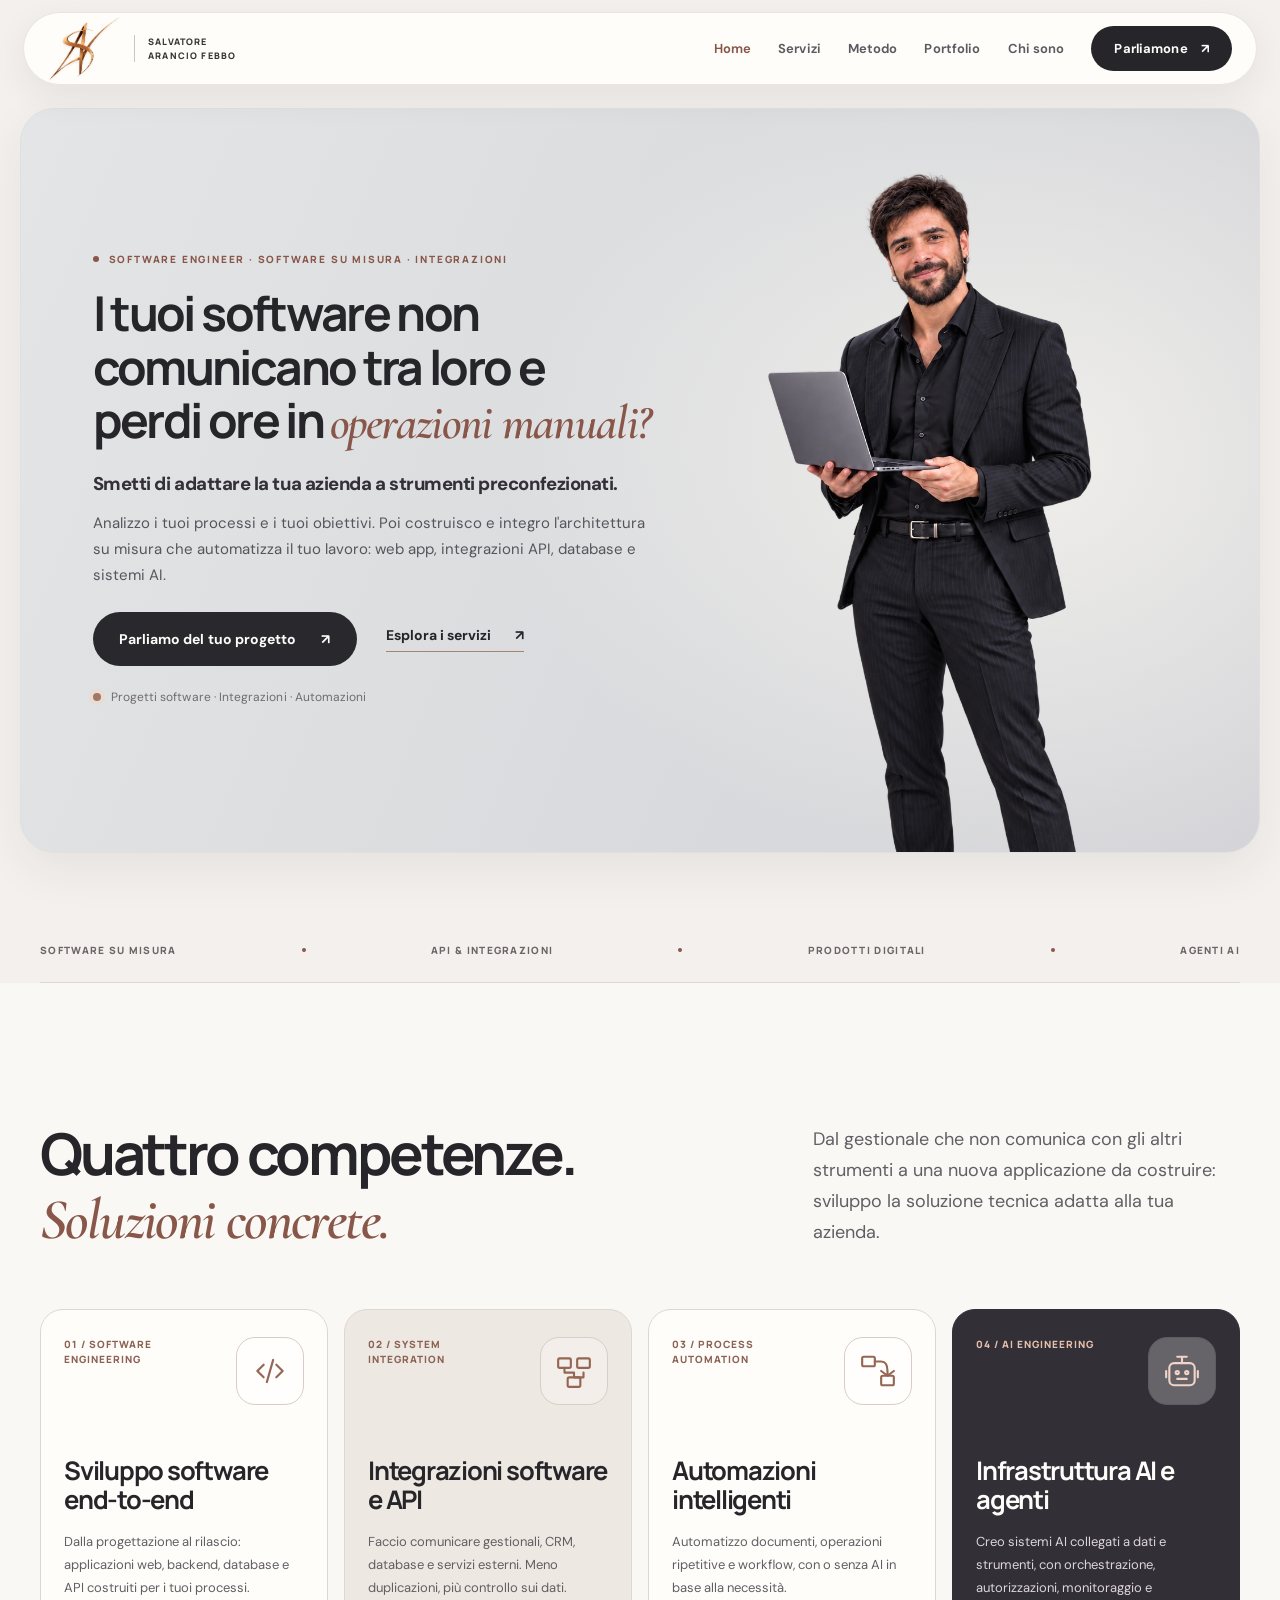
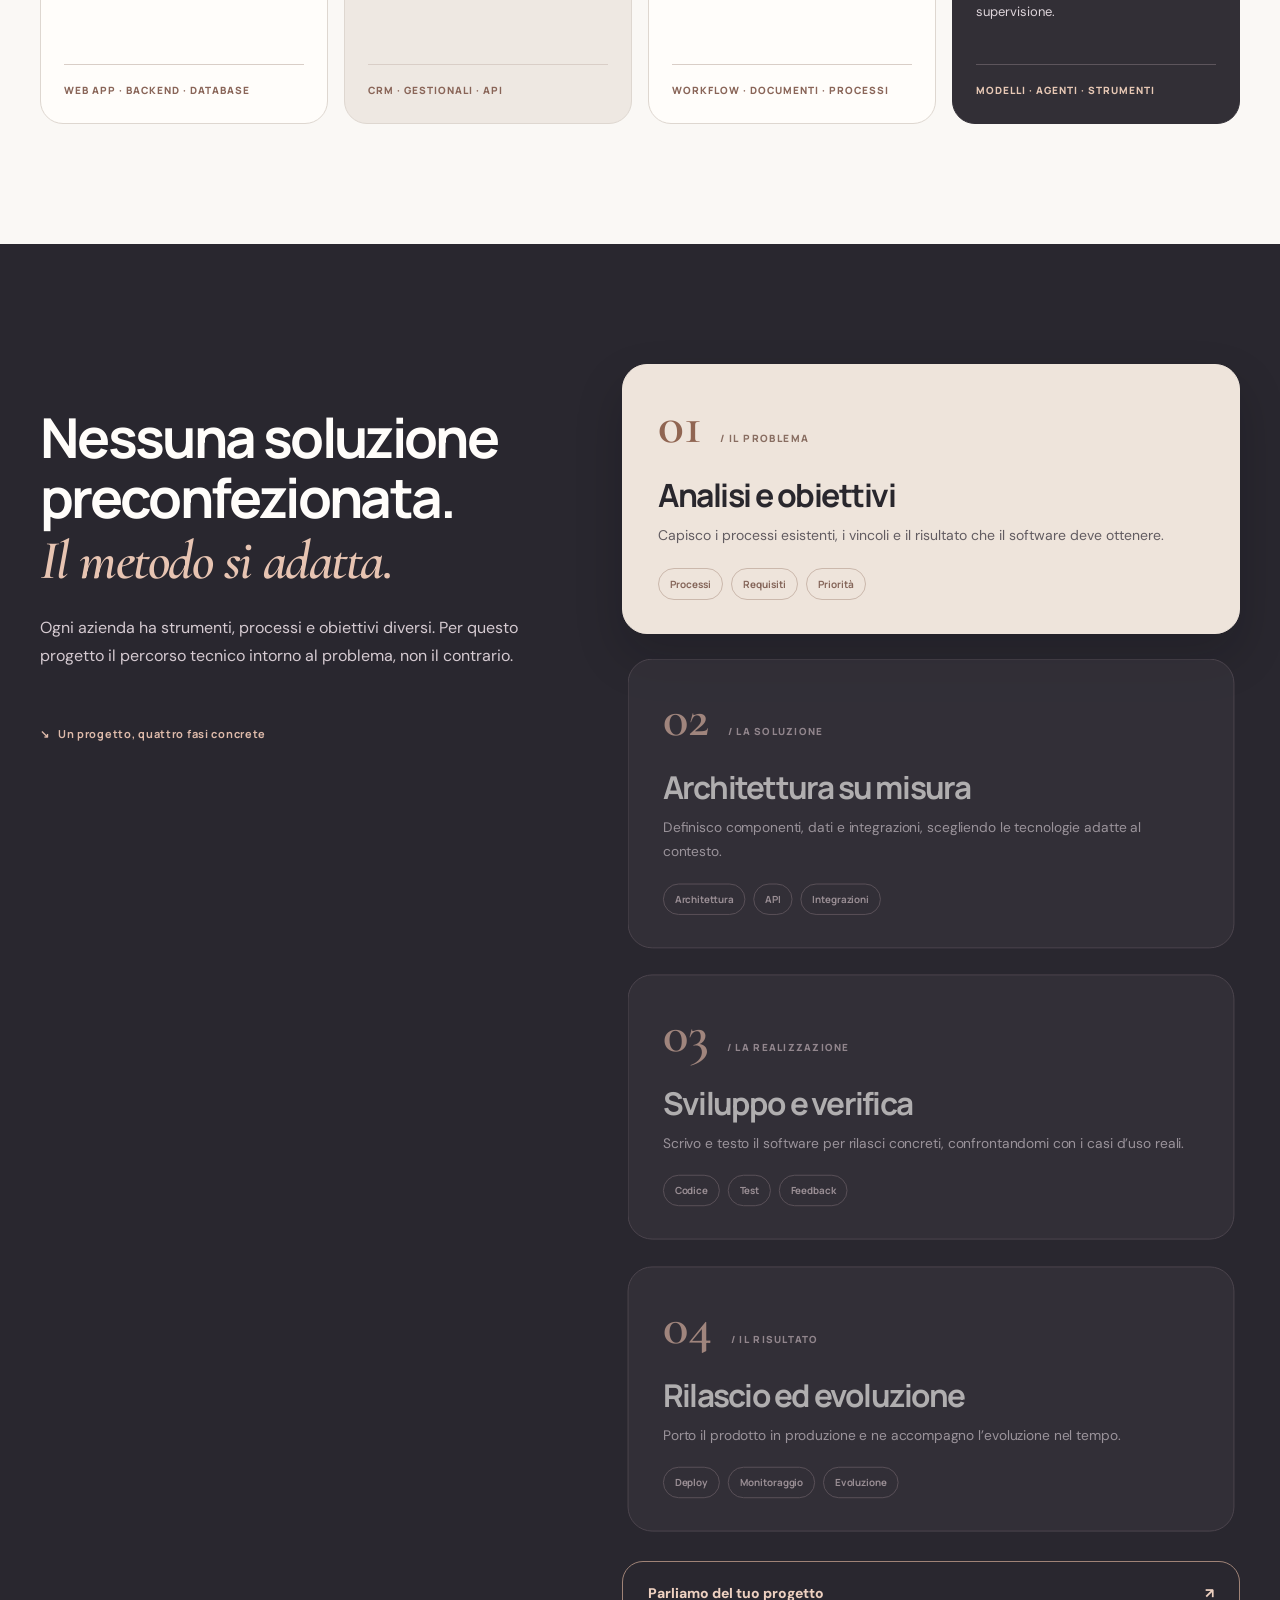
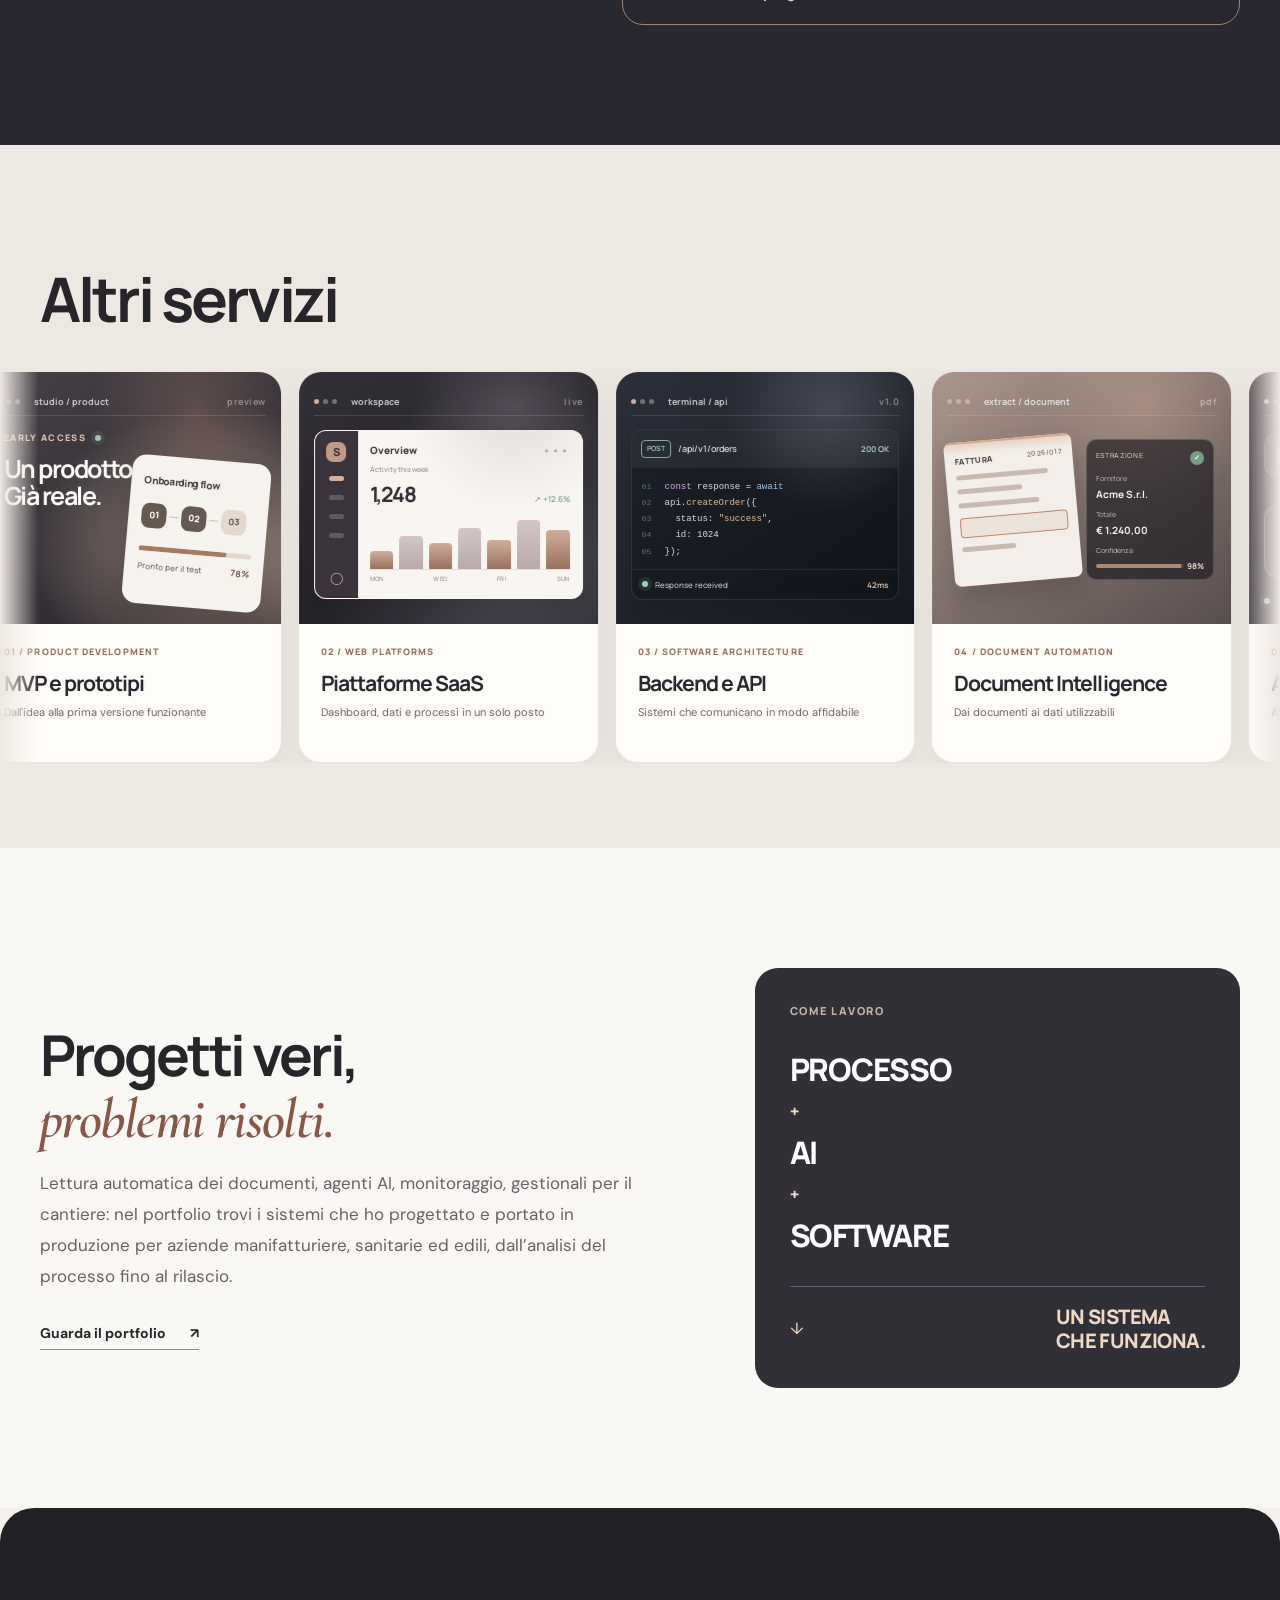
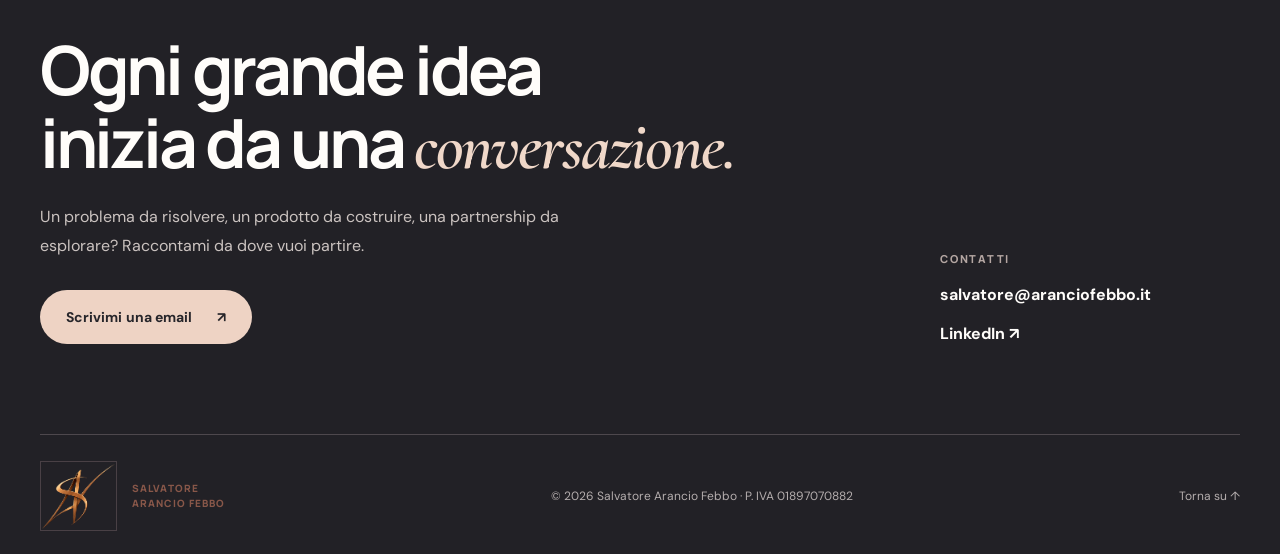
==== commit 3186dd8e: "refactor: freelance focus, diagram-based portfolio and agentic full-stack CV - Remove the Startup pa" ====
--- a/index.html
+++ b/index.html
@@ -1,10 +1,10 @@
 <!doctype html><html lang="it"><head>
 <meta charset="utf-8"><script>if(location.pathname === "/index.html") history.replaceState(null, "", "/" + location.search + location.hash);</script><meta name="viewport" content="width=device-width,initial-scale=1,maximum-scale=1,user-scalable=no">
 <meta name="theme-color" content="#f3f0ed"><meta name="color-scheme" content="light">
-<title>Sviluppo software, integrazioni e startup | Salvatore Arancio Febbo</title><meta name="description" content="Salvatore Arancio Febbo: sviluppo software su misura, backend, API, integrazioni e automazioni. Partner tecnico freelance per aziende, prodotti digitali e startup.">
+<title>Sviluppo software, AI e integrazioni | Salvatore Arancio Febbo</title><meta name="description" content="Salvatore Arancio Febbo: sviluppo software su misura, backend, API, integrazioni e automazioni. Partner tecnico freelance per aziende e prodotti digitali, dagli agenti AI al software su misura.">
 <link rel="canonical" href="https://salvatore.aranciofebbo.it/">
 <meta property="og:type" content="website"><meta property="og:locale" content="it_IT"><meta property="og:site_name" content="Salvatore Arancio Febbo">
-<meta property="og:title" content="Sviluppo software, integrazioni e startup | Salvatore Arancio Febbo"><meta property="og:description" content="Salvatore Arancio Febbo: sviluppo software su misura, backend, API, integrazioni e automazioni. Partner tecnico freelance per aziende, prodotti digitali e startup.">
+<meta property="og:title" content="Sviluppo software, AI e integrazioni | Salvatore Arancio Febbo"><meta property="og:description" content="Salvatore Arancio Febbo: sviluppo software su misura, backend, API, integrazioni e automazioni. Partner tecnico freelance per aziende e prodotti digitali, dagli agenti AI al software su misura.">
 <meta property="og:image" content="https://salvatore.aranciofebbo.it/images/salvatore-social-2026.jpg"><meta property="og:url" content="https://salvatore.aranciofebbo.it/">
 <meta name="twitter:card" content="summary_large_image">
 <link rel="preconnect" href="https://fonts.googleapis.com"><link rel="preconnect" href="https://fonts.gstatic.com" crossorigin>
@@ -17,7 +17,7 @@
 </head><body class="is-home"><a class="skip-link" href="#main">Vai al contenuto</a><header class="site-header" id="top"><div class="container header-inner">
 <a class="brand" href="/" aria-label="Salvatore Arancio Febbo, homepage"><img class="brand-mark-image" src="/images/saf-monogram-transparent.webp" width="74" height="66" alt="" decoding="async"><span class="brand-name">SALVATORE<br>ARANCIO FEBBO</span></a>
 <button class="menu-toggle" type="button" aria-expanded="false" aria-controls="main-navigation" aria-label="Apri il menu"><span></span><span></span></button>
-<nav id="main-navigation" class="main-nav" aria-label="Navigazione principale"><a href="/" aria-current="page">Home</a><a href="/#servizi">Servizi</a><a href="/#metodo">Metodo</a><a href="/portfolio/" >Portfolio</a><a href="/startup/" >Startup</a><a href="/chi-sono/" >Chi sono</a><a class="nav-contact" href="mailto:salvatore@aranciofebbo.it?subject=Parliamo%20di%20un%20progetto">Parliamone <span aria-hidden="true">↗</span></a></nav>
+<nav id="main-navigation" class="main-nav" aria-label="Navigazione principale"><a href="/" aria-current="page">Home</a><a href="/#servizi">Servizi</a><a href="/#metodo">Metodo</a><a href="/portfolio/" >Portfolio</a><a href="/chi-sono/" >Chi sono</a><a class="nav-contact" href="mailto:salvatore@aranciofebbo.it?subject=Parliamo%20di%20un%20progetto">Parliamone <span aria-hidden="true">↗</span></a></nav>
 </div></header><main id="main">
 <section class="hero problem-led" aria-labelledby="hero-title"><div class="container hero-grid">
 <div class="hero-copy"><div class="eyebrow"><span class="spark"></span> SOFTWARE ENGINEER · SOFTWARE SU MISURA · INTEGRAZIONI</div>
@@ -28,7 +28,7 @@
 <div class="hero-small"><span class="status-dot"></span> Progetti software · Integrazioni · Automazioni</div></div>
 <div class="hero-visual"><img class="hero-cutout" src="/images/salvatore-laptop-2026.webp" alt="Salvatore Arancio Febbo, in abito scuro con un computer portatile" width="1024" height="1536" fetchpriority="high" decoding="async"></div>
 </div><div class="hero-scroll" aria-hidden="true"><span>SCOPRI IL MIO APPROCCIO</span><span>↓</span></div></section>
-<div class="competency-strip" aria-label="Ambiti di competenza"><div class="container"><span>SOFTWARE SU MISURA</span><i></i><span>API &amp; INTEGRAZIONI</span><i></i><span>PRODOTTI DIGITALI</span><i></i><span>STARTUP</span></div></div>
+<div class="competency-strip" aria-label="Ambiti di competenza"><div class="container"><span>SOFTWARE SU MISURA</span><i></i><span>API &amp; INTEGRAZIONI</span><i></i><span>PRODOTTI DIGITALI</span><i></i><span>AGENTI AI</span></div></div>
 
 <section class="section pillar-section" id="servizi"><div class="container"><div class="section-head split-head"><div><h2>Quattro competenze.<br><em>Soluzioni concrete.</em></h2></div><p>Dal gestionale che non comunica con gli altri strumenti a una nuova applicazione da costruire: sviluppo la soluzione tecnica adatta alla tua azienda.</p></div><div class="pillar-grid"><article class="pillar-card"><div class="pillar-top"><span>01 / SOFTWARE ENGINEERING</span><span class="pillar-icon"><svg viewBox="0 0 24 24" width="52" height="52" fill="none" stroke="currentColor" stroke-linecap="round" stroke-linejoin="round" stroke-width="1.35" aria-hidden="true"><path d="m8 8-4 4 4 4m8-8 4 4-4 4m-2-11-4 14"/></svg></span></div><h3>Sviluppo software end-to-end</h3><p>Dalla progettazione al rilascio: applicazioni web, backend, database e API costruiti per i tuoi processi.</p><span class="pillar-summary">WEB APP · BACKEND · DATABASE</span></article><article class="pillar-card"><div class="pillar-top"><span>02 / SYSTEM INTEGRATION</span><span class="pillar-icon"><svg viewBox="0 0 24 24" width="52" height="52" fill="none" stroke="currentColor" stroke-linecap="round" stroke-linejoin="round" stroke-width="1.35" aria-hidden="true"><rect x="2" y="4" width="8" height="6" rx="1"/><rect x="14" y="4" width="8" height="6" rx="1"/><rect x="8" y="16" width="8" height="6" rx="1"/><path d="M6 10v3h6v3m6-3v3h-6"/></svg></span></div><h3>Integrazioni software e API</h3><p>Faccio comunicare gestionali, CRM, database e servizi esterni. Meno duplicazioni, più controllo sui dati.</p><span class="pillar-summary">CRM · GESTIONALI · API</span></article><article class="pillar-card"><div class="pillar-top"><span>03 / PROCESS AUTOMATION</span><span class="pillar-icon"><svg viewBox="0 0 24 24" width="52" height="52" fill="none" stroke="currentColor" stroke-linecap="round" stroke-linejoin="round" stroke-width="1.35" aria-hidden="true"><rect x="2" y="3" width="8" height="6" rx="1"/><rect x="14" y="15" width="8" height="6" rx="1"/><path d="M10 6h4q4 0 4 6v3m-4-3 4 3 4-3"/></svg></span></div><h3>Automazioni intelligenti</h3><p>Automatizzo documenti, operazioni ripetitive e workflow, con o senza AI in base alla necessità.</p><span class="pillar-summary">WORKFLOW · DOCUMENTI · PROCESSI</span></article><article class="pillar-card"><div class="pillar-top"><span>04 / AI ENGINEERING</span><span class="pillar-icon"><svg viewBox="0 0 24 24" width="52" height="52" fill="none" stroke="currentColor" stroke-linecap="round" stroke-linejoin="round" stroke-width="1.35" aria-hidden="true"><rect x="4" y="7" width="16" height="14" rx="3"/><path d="M12 3v4m-3-4h6M2 12v4m20-4v4M9 17h6"/><circle cx="9" cy="13" r="1"/><circle cx="15" cy="13" r="1"/></svg></span></div><h3>Infrastruttura AI e agenti</h3><p>Creo sistemi AI collegati a dati e strumenti, con orchestrazione, autorizzazioni, monitoraggio e supervisione.</p><span class="pillar-summary">MODELLI · AGENTI · STRUMENTI</span></article></div></div></section>
 <section class="section method-section" id="metodo" aria-labelledby="method-title"><div class="container bespoke-layout"><div class="bespoke-sticky"><h2 id="method-title">Nessuna soluzione preconfezionata.<br><em>Il metodo si adatta.</em></h2><p>Ogni azienda ha strumenti, processi e obiettivi diversi. Per questo progetto il percorso tecnico intorno al problema, non il contrario.</p><div class="bespoke-aside">↘ &nbsp; Un progetto, quattro fasi concrete</div></div><div class="bespoke-stack"><article class="bespoke-phase is-active" data-method-step aria-current="step"><span class="bespoke-index">01 <small>/ IL PROBLEMA</small></span><h3>Analisi e obiettivi</h3><p>Capisco i processi esistenti, i vincoli e il risultato che il software deve ottenere.</p><div class="bespoke-tags"><span>Processi</span><span>Requisiti</span><span>Priorità</span></div></article>
@@ -42,6 +42,6 @@
 </div>
 <noscript><div class="container"><p>Sviluppo MVP, piattaforme SaaS, backend e API, automazioni documentali, agenti AI, infrastruttura cloud, evoluzione del software e direzione tecnica.</p></div></noscript>
 </section>
-<section class="section venture-section"><div class="container venture-grid"><div><h2>Hai un problema reale?<br><em>Potrebbe diventare un’azienda.</em></h2><p>Oltre al lavoro da freelance, sviluppo nuove idee imprenditoriali. Se hai individuato un problema di mercato e cerchi qualcuno che sappia progettare e costruire la tecnologia, possiamo valutare insieme un prodotto, un MVP o una partnership.</p><a class="text-link" href="/startup/">Costruiamo un prodotto <span>↗</span></a></div><div class="venture-panel"><span>IL PUNTO DI PARTENZA</span><div class="venture-equation"><span>PROBLEMA</span><b>+</b><span>TECNOLOGIA</span><b>+</b><span>MERCATO</span></div><div class="venture-result"><span>↓</span><strong>UN'OPPORTUNITÀ<br>DA COSTRUIRE.</strong></div></div></div></section>
+<section class="section venture-section"><div class="container venture-grid"><div><h2>Progetti veri,<br><em>problemi risolti.</em></h2><p>Lettura automatica dei documenti, agenti AI, monitoraggio, gestionali per il cantiere: nel portfolio trovi i sistemi che ho progettato e portato in produzione per aziende manifatturiere, sanitarie ed edili, dall’analisi del processo fino al rilascio.</p><a class="text-link" href="/portfolio/">Guarda il portfolio <span>↗</span></a></div><div class="venture-panel"><span>COME LAVORO</span><div class="venture-equation"><span>PROCESSO</span><b>+</b><span>AI</span><b>+</b><span>SOFTWARE</span></div><div class="venture-result"><span>↓</span><strong>UN SISTEMA<br>CHE FUNZIONA.</strong></div></div></div></section>
 
 </main><footer class="site-footer"><div class="container"><div class="footer-top"><div><h2>Ogni grande idea<br>inizia da una <em>conversazione.</em></h2><p>Un problema da risolvere, un prodotto da costruire, una partnership da esplorare? Raccontami da dove vuoi partire.</p><a class="btn btn-light" href="mailto:salvatore@aranciofebbo.it?subject=Ho%20un%20progetto%20da%20raccontarti">Scrivimi una email <span aria-hidden="true">↗</span></a></div><div class="footer-aside"><span>CONTATTI</span><a href="mailto:salvatore@aranciofebbo.it">salvatore@aranciofebbo.it</a><a href="https://www.linkedin.com/in/salvatore-arancio-febbo-43b61a180/" target="_blank" rel="noopener noreferrer">LinkedIn ↗</a></div></div><div class="footer-bottom"><a href="/" class="footer-brand" aria-label="Torna alla homepage"><img src="/images/saf-monogram-transparent.webp" width="78" height="70" alt=""><span class="footer-monogram-caption">SALVATORE<br>ARANCIO FEBBO</span></a><p>© 2026 Salvatore Arancio Febbo <span class="footer-vat">· P. IVA 01897070882</span></p><a href="#top">Torna su ↑</a></div></div></footer></body></html>
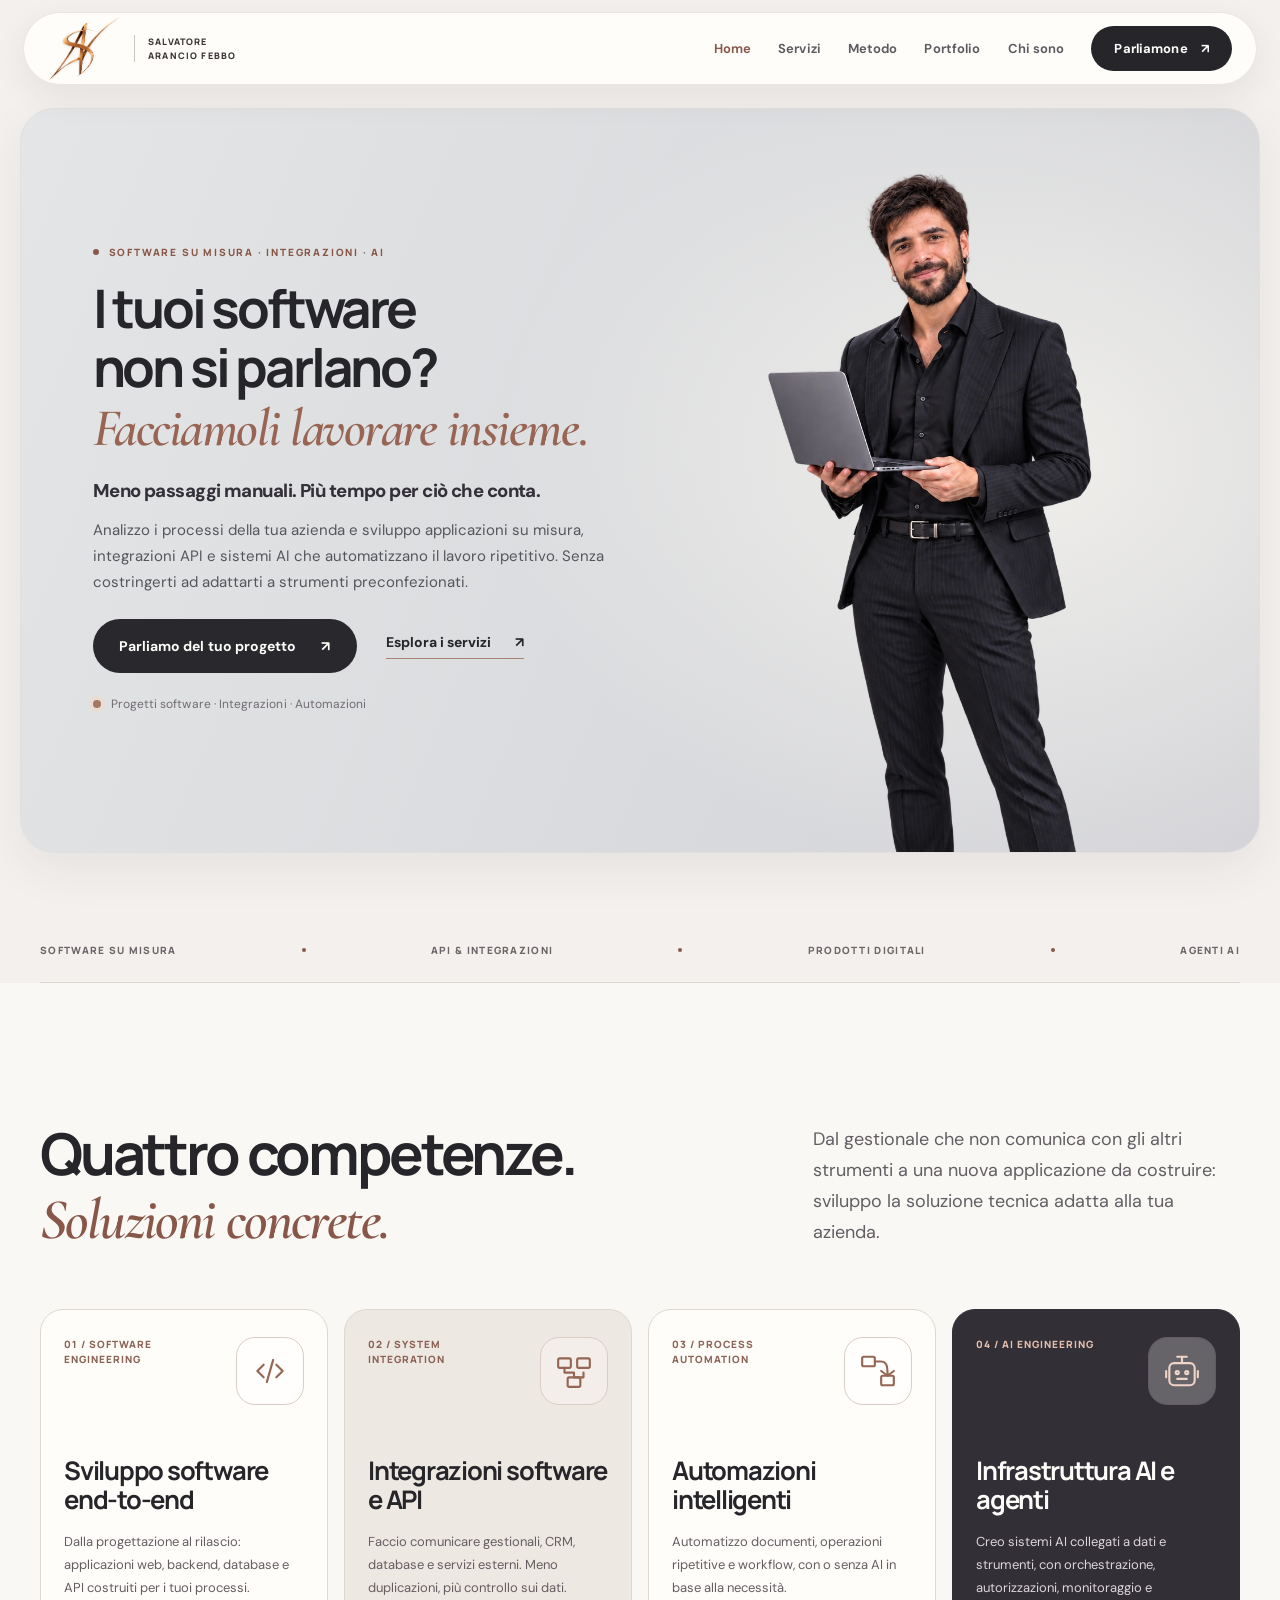
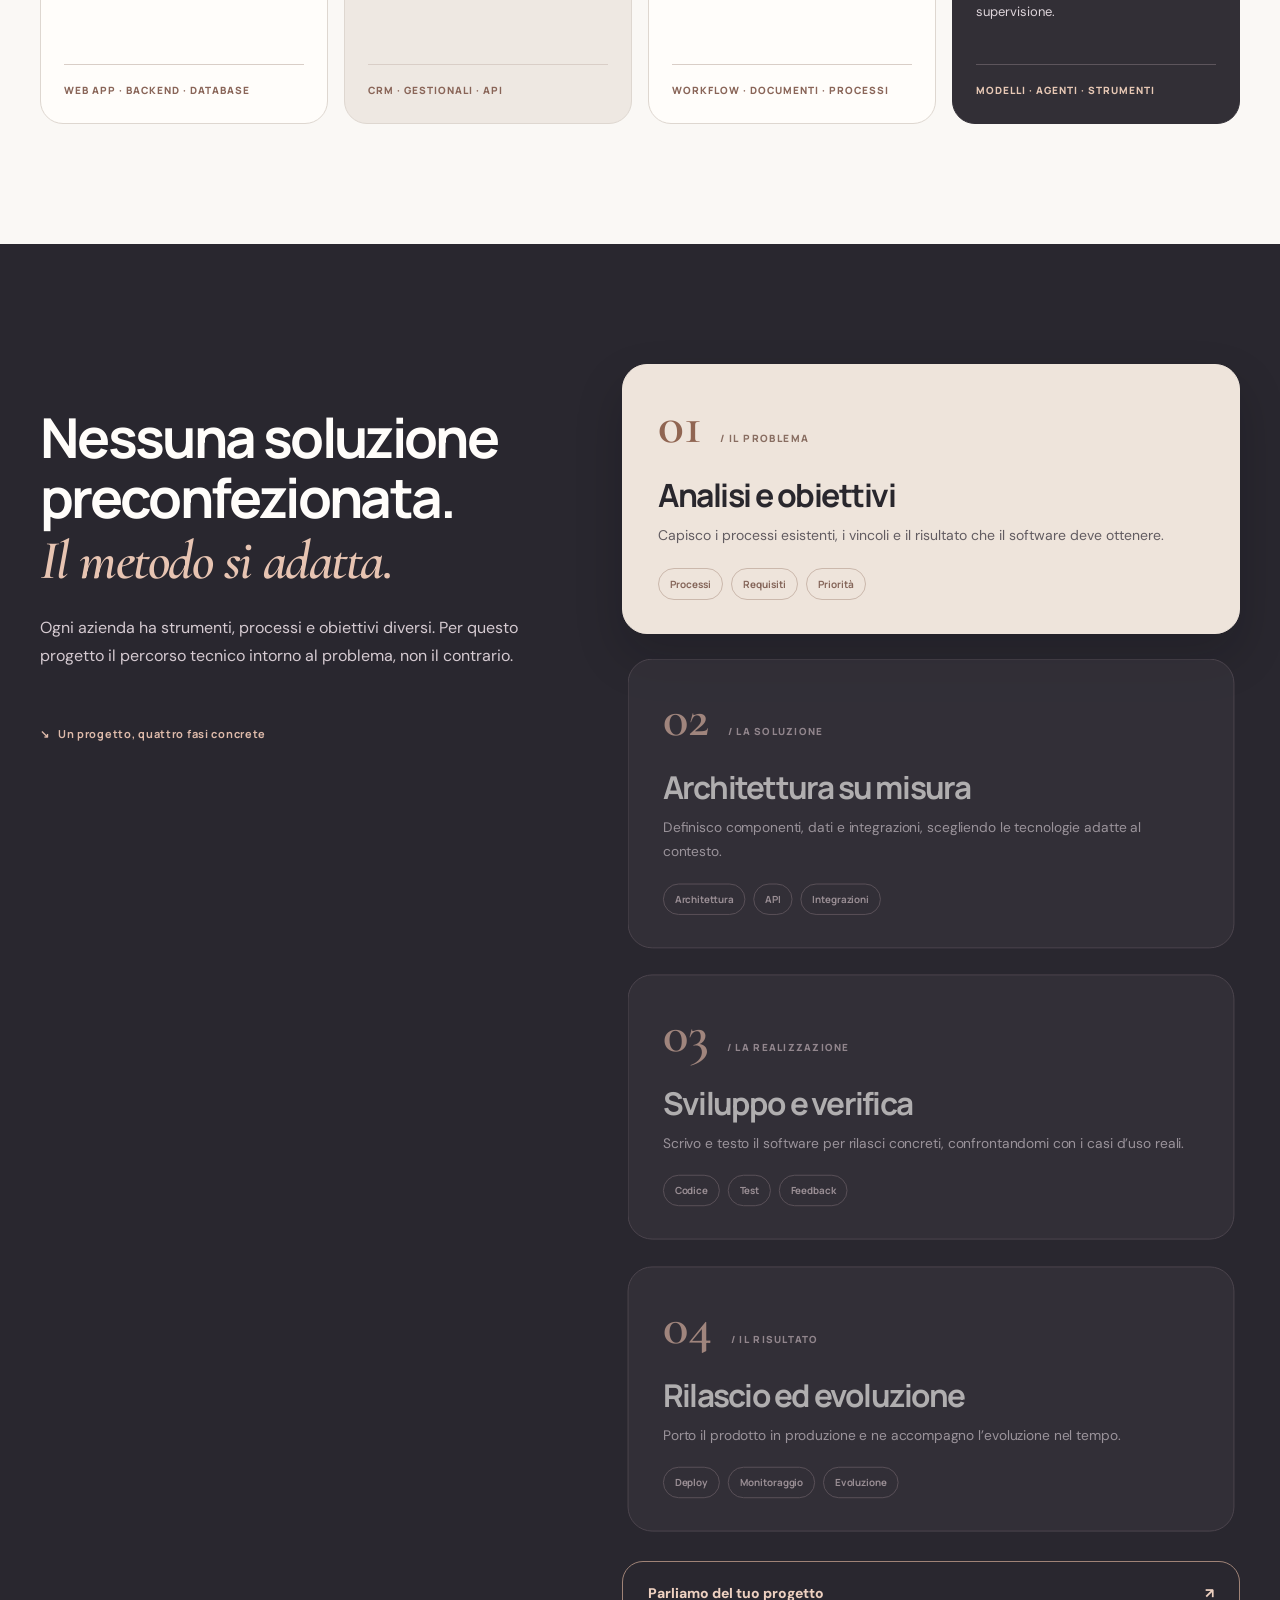
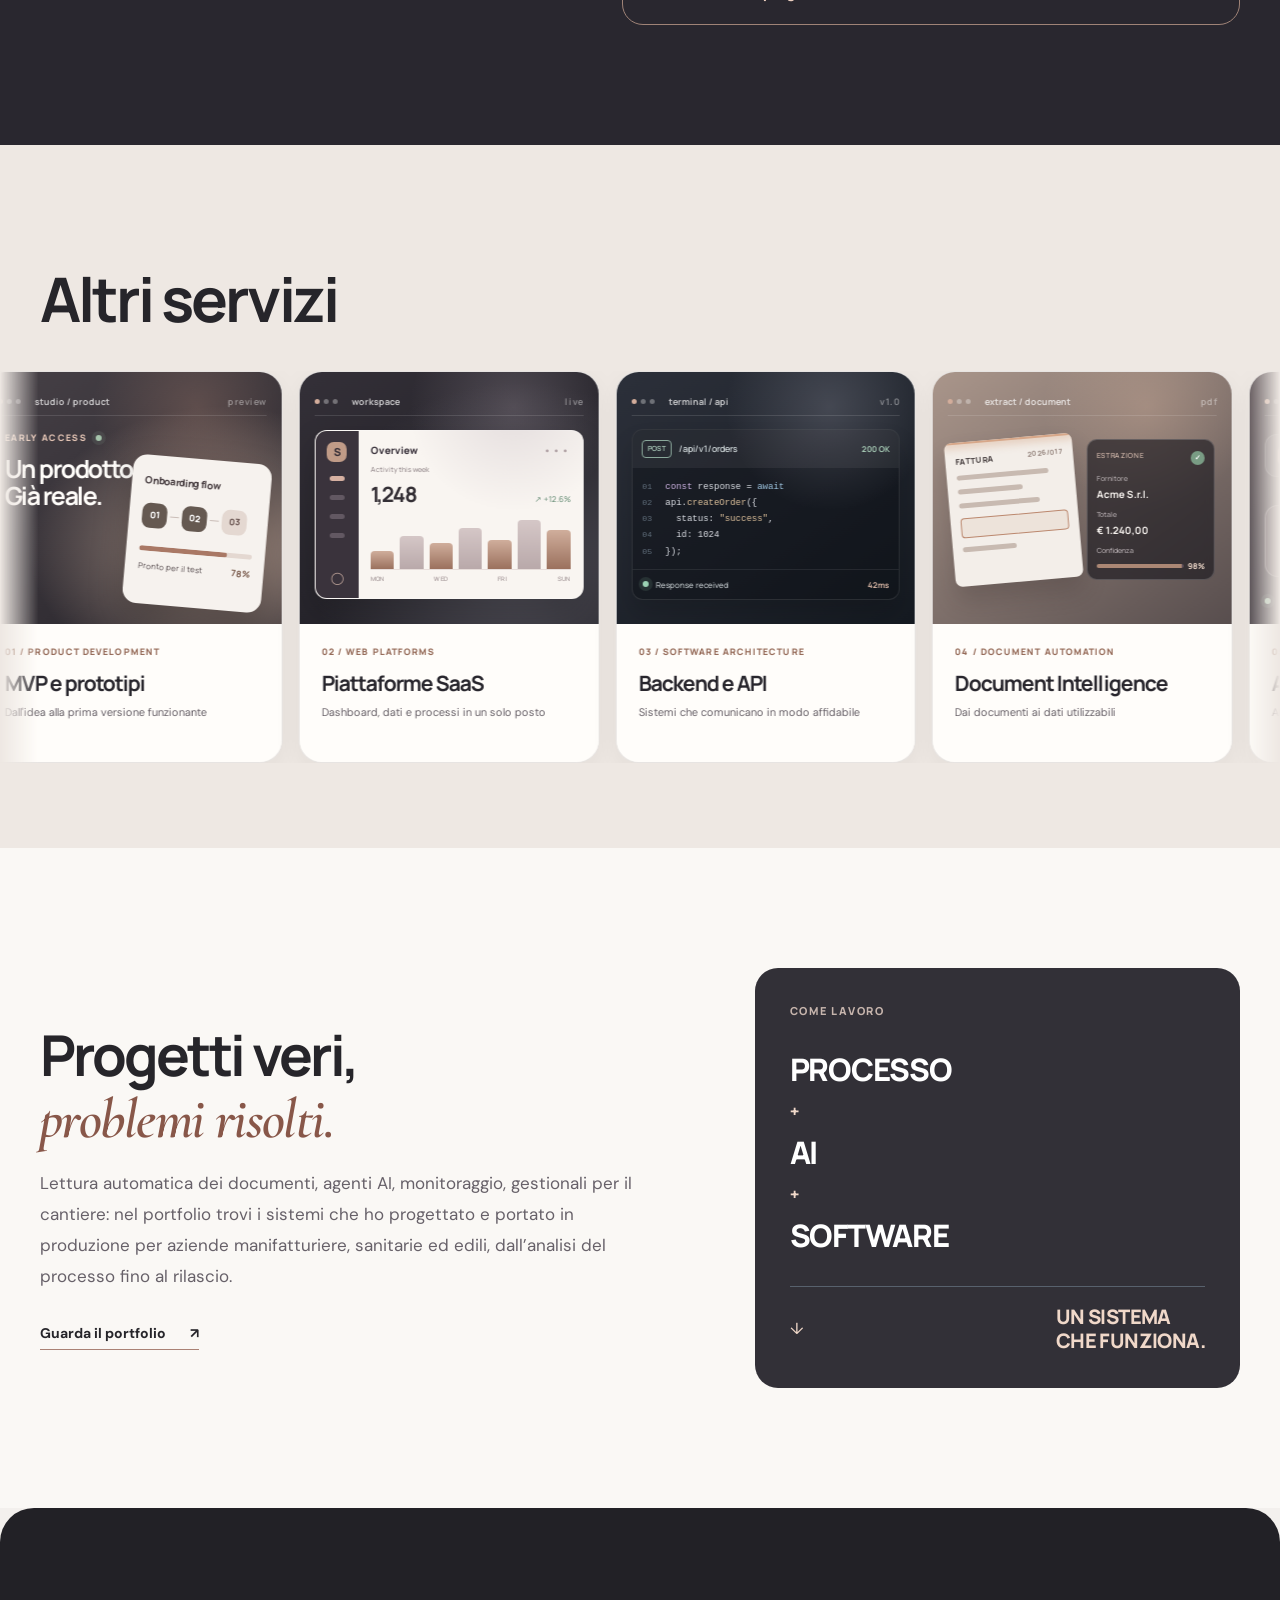
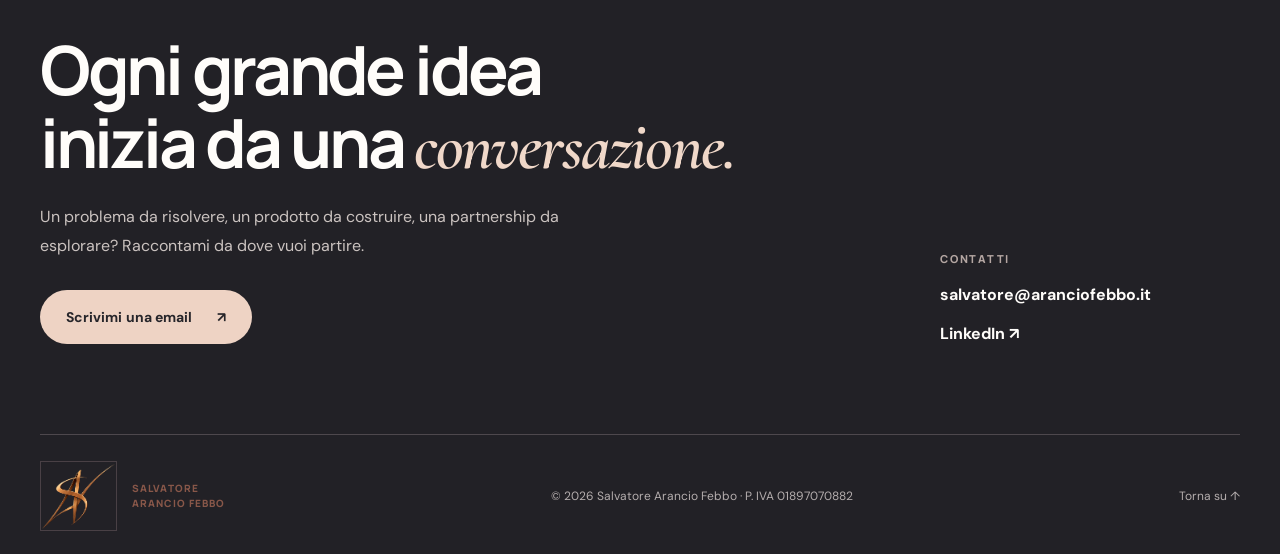
==== commit ab8d3fe8: "design: premium mobile brand header with contact CTA and concise benefit-led hero" ====
--- a/index.html
+++ b/index.html
@@ -9,21 +9,22 @@
 <meta name="twitter:card" content="summary_large_image">
 <link rel="preconnect" href="https://fonts.googleapis.com"><link rel="preconnect" href="https://fonts.gstatic.com" crossorigin>
 <link href="https://fonts.googleapis.com/css2?family=Cormorant+Garamond:ital,wght@0,500;0,600;1,500;1,600&family=DM+Sans:wght@400;500;600;700&family=Manrope:wght@400;500;600;700;800&display=swap" rel="stylesheet">
-<link rel="icon" href="/images/saf-favicon-transparent-64.png?v=20261020-drag1" type="image/png" sizes="64x64"><link rel="apple-touch-icon" href="/images/saf-favicon-transparent-180.png?v=20261020-drag1" sizes="180x180"><link rel="stylesheet" href="/assets/site.css?v=20261020-mobile-nonzoom1">
+<link rel="icon" href="/images/saf-favicon-transparent-64.png?v=20261020-drag1" type="image/png" sizes="64x64"><link rel="apple-touch-icon" href="/images/saf-favicon-transparent-180.png?v=20261020-drag1" sizes="180x180"><link rel="stylesheet" href="/assets/site.css?v=20261024-navbar-copy1">
 <link rel="stylesheet" href="/assets/services-live.css?v=20261020-drag1">
 <script defer src="/assets/site.js?v=20261020-marquee-4dds"></script>
 <script defer src="/assets/services-live.js?v=20261020-drag1"></script>
 <script type="application/ld+json">{"@context":"https://schema.org","@type":"Person","name":"Salvatore Arancio Febbo","url":"https://salvatore.aranciofebbo.it/","image":"https://salvatore.aranciofebbo.it/images/salvatore-social-2026.jpg","jobTitle":"Ingegnere informatico e freelance","sameAs":["https://www.linkedin.com/in/salvatore-arancio-febbo-43b61a180/"],"alumniOf":{"@type":"CollegeOrUniversity","name":"Università di Pisa"}}</script>
 </head><body class="is-home"><a class="skip-link" href="#main">Vai al contenuto</a><header class="site-header" id="top"><div class="container header-inner">
 <a class="brand" href="/" aria-label="Salvatore Arancio Febbo, homepage"><img class="brand-mark-image" src="/images/saf-monogram-transparent.webp" width="74" height="66" alt="" decoding="async"><span class="brand-name">SALVATORE<br>ARANCIO FEBBO</span></a>
+<a class="mobile-nav-contact" href="mailto:salvatore@aranciofebbo.it?subject=Parliamo%20di%20un%20progetto">Parliamone <span aria-hidden="true">↗</span></a>
 <button class="menu-toggle" type="button" aria-expanded="false" aria-controls="main-navigation" aria-label="Apri il menu"><span></span><span></span></button>
 <nav id="main-navigation" class="main-nav" aria-label="Navigazione principale"><a href="/" aria-current="page">Home</a><a href="/#servizi">Servizi</a><a href="/#metodo">Metodo</a><a href="/portfolio/" >Portfolio</a><a href="/chi-sono/" >Chi sono</a><a class="nav-contact" href="mailto:salvatore@aranciofebbo.it?subject=Parliamo%20di%20un%20progetto">Parliamone <span aria-hidden="true">↗</span></a></nav>
 </div></header><main id="main">
 <section class="hero problem-led" aria-labelledby="hero-title"><div class="container hero-grid">
-<div class="hero-copy"><div class="eyebrow"><span class="spark"></span> SOFTWARE ENGINEER · SOFTWARE SU MISURA · INTEGRAZIONI</div>
-<h1 id="hero-title">I tuoi software non comunicano tra loro e perdi ore in <em>operazioni manuali?</em></h1>
-<p class="hero-hook">Smetti di adattare la tua azienda a strumenti preconfezionati.</p>
-<p class="hero-lead">Analizzo i tuoi processi e i tuoi obiettivi. Poi costruisco e integro l'architettura su misura che automatizza il tuo lavoro: web app, integrazioni API, database e sistemi AI.</p>
+<div class="hero-copy"><div class="eyebrow"><span class="spark"></span> SOFTWARE SU MISURA · INTEGRAZIONI · AI</div>
+<h1 id="hero-title">I tuoi software non si parlano?<br><em>Facciamoli lavorare insieme.</em></h1>
+<p class="hero-hook">Meno passaggi manuali. Più tempo per ciò che conta.</p>
+<p class="hero-lead">Analizzo i processi della tua azienda e sviluppo applicazioni su misura, integrazioni API e sistemi AI che automatizzano il lavoro ripetitivo. Senza costringerti ad adattarti a strumenti preconfezionati.</p>
 <div class="hero-actions"><a class="btn btn-primary" href="mailto:salvatore@aranciofebbo.it?subject=Ti%20racconto%20un%20problema">Parliamo del tuo progetto <span aria-hidden="true">↗</span></a><a class="text-link" href="#servizi">Esplora i servizi <span aria-hidden="true">↗</span></a></div>
 <div class="hero-small"><span class="status-dot"></span> Progetti software · Integrazioni · Automazioni</div></div>
 <div class="hero-visual"><img class="hero-cutout" src="/images/salvatore-laptop-2026.webp" alt="Salvatore Arancio Febbo, in abito scuro con un computer portatile" width="1024" height="1536" fetchpriority="high" decoding="async"></div>
--- a/assets/site.css
+++ b/assets/site.css
@@ -805,3 +805,101 @@
 @media (max-width: 820px) and (pointer: coarse) {
   html, body { touch-action: pan-x pan-y; }
 }
+
+
+/* 2026 mobile header refinement: full personal brand and always-visible contact. */
+.mobile-nav-contact{display:none}
+@media(max-width:820px){
+  .site-header .header-inner{
+    display:flex;
+    align-items:center;
+    justify-content:space-between;
+    gap:8px;
+    width:calc(100% - 22px);
+    padding-inline:clamp(9px,2.7vw,17px);
+    border-radius:22px;
+  }
+  .site-header .brand{
+    min-width:0;
+    flex:1 1 auto;
+    gap:7px;
+    margin-right:auto;
+  }
+  .site-header .brand-name{
+    display:block;
+    padding-left:9px;
+    font-size:clamp(7.3px,1.85vw,8.8px);
+    letter-spacing:.045em;
+    line-height:1.28;
+    white-space:nowrap;
+    border-left-color:rgba(116,105,102,.27);
+  }
+  .site-header .brand-mark-image{
+    flex:0 0 45px;
+    width:45px;
+    max-width:45px;
+    height:48px;
+  }
+  .mobile-nav-contact{
+    display:inline-flex;
+    align-items:center;
+    justify-content:center;
+    flex:0 0 auto;
+    gap:7px;
+    padding:12px 13px;
+    border-radius:999px;
+    background:#29272e;
+    color:#fffdfa;
+    font:800 11.5px/1 "Manrope",sans-serif;
+    letter-spacing:-.025em;
+    white-space:nowrap;
+    transition:background .2s,transform .2s;
+  }
+  .mobile-nav-contact:hover{background:#895f4e}
+  .mobile-nav-contact span{font-size:12px;line-height:1}
+  .site-header .menu-toggle{
+    display:flex;
+    align-items:center;
+    justify-content:center;
+    flex:0 0 38px;
+    width:38px;
+    height:38px;
+    padding:0;
+    border:1px solid rgba(75,63,64,.16);
+    background:rgba(236,230,226,.74);
+    border-radius:12px;
+    gap:5px;
+  }
+  .site-header .menu-toggle span{width:17px;height:2px;border-radius:999px}
+  .main-nav .nav-contact{display:none}
+  .main-nav{top:78px}
+}
+@media(max-width:390px){
+  .site-header .header-inner{gap:5px;padding-inline:8px;width:calc(100% - 18px)}
+  .site-header .brand{gap:4px}
+  .site-header .brand-mark-image{flex-basis:36px;width:36px;max-width:36px;height:42px}
+  .site-header .brand-name{font-size:7.1px;padding-left:6px;letter-spacing:.015em}
+  .mobile-nav-contact{padding:11px 9px;gap:4px;font-size:10.5px}
+  .site-header .menu-toggle{width:34px;flex-basis:34px;height:35px}
+  .site-header .menu-toggle span{width:15px}
+}
+/* Stronger editorial hierarchy for the opening proposition. */
+.hero.problem-led h1{max-width:700px;font-size:clamp(41px,4.15vw,61px);line-height:1.095;letter-spacing:-.06em}
+.hero.problem-led h1 em{display:inline;color:#986453}
+.hero.problem-led .hero-hook{max-width:570px;letter-spacing:-.03em}
+@media(max-width:1080px){
+  .hero.problem-led h1{font-size:clamp(37px,4.7vw,53px)}
+}
+@media(max-width:820px){
+  .hero.problem-led h1{font-size:clamp(35px,5vw,44px)}
+}
+@media(max-width:620px){
+  .hero.problem-led .hero-grid{padding-top:26px}
+  .hero.problem-led h1{font-size:clamp(36px,9vw,47px);margin:18px 0 22px;line-height:1.12;letter-spacing:-.052em}
+  .hero.problem-led .hero-hook{font-size:17px;line-height:1.44}
+  .hero.problem-led .hero-lead{font-size:14px;line-height:1.68}
+}
+@media(max-width:390px){
+  .hero.problem-led h1{font-size:clamp(32px,8.65vw,38px)}
+  .hero.problem-led .hero-hook{font-size:16px}
+}
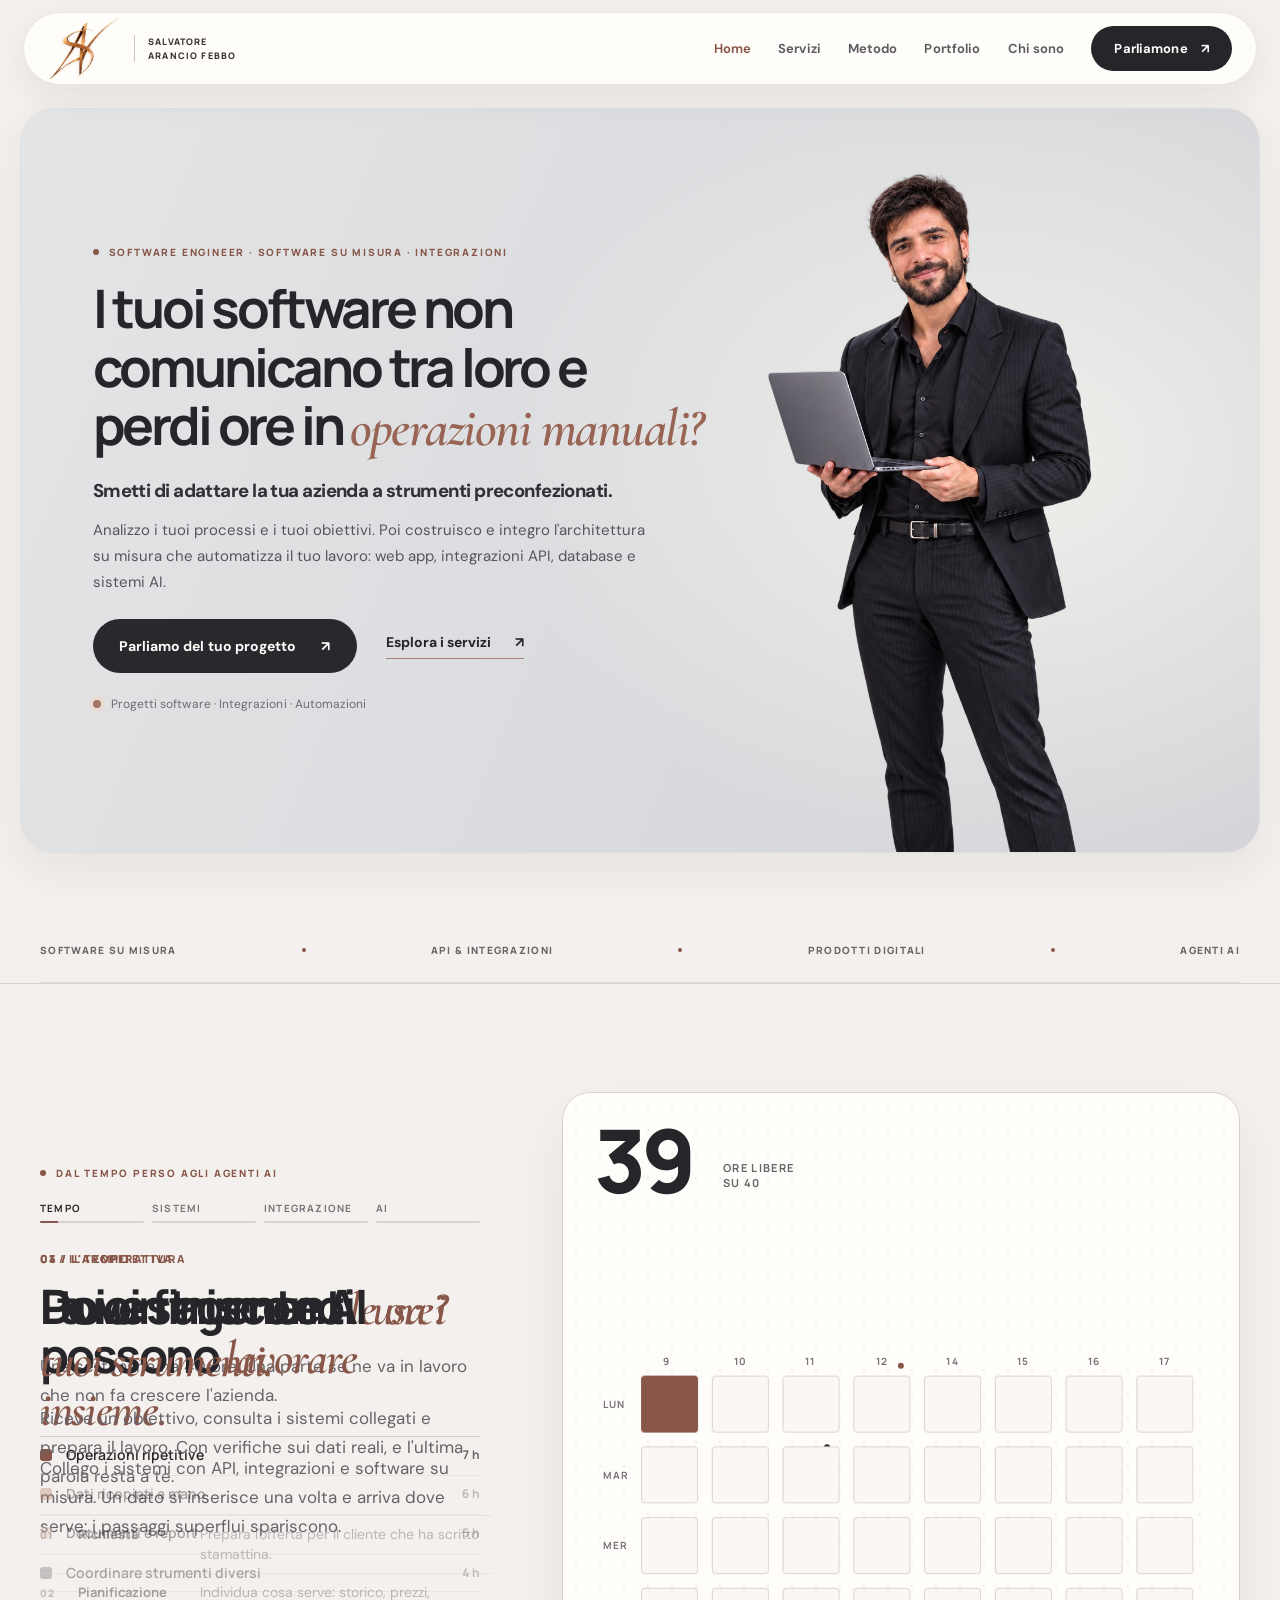
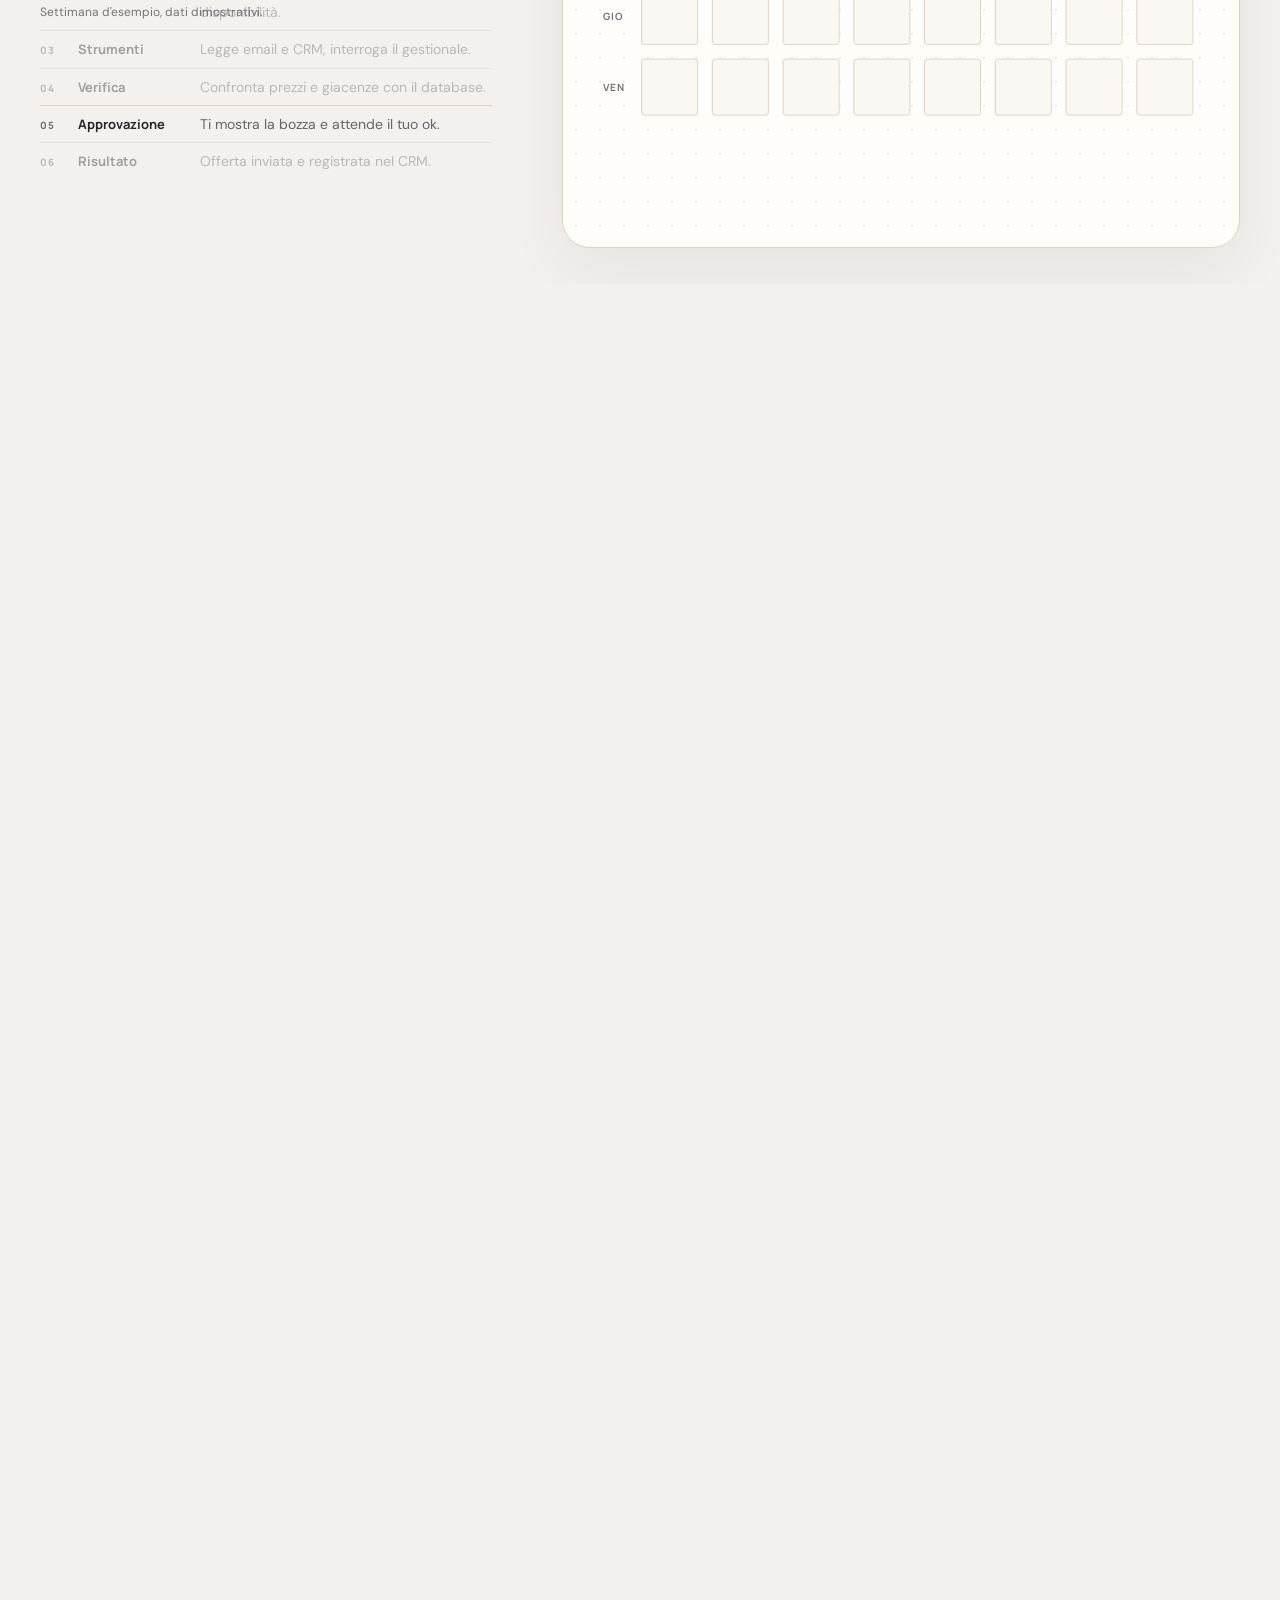
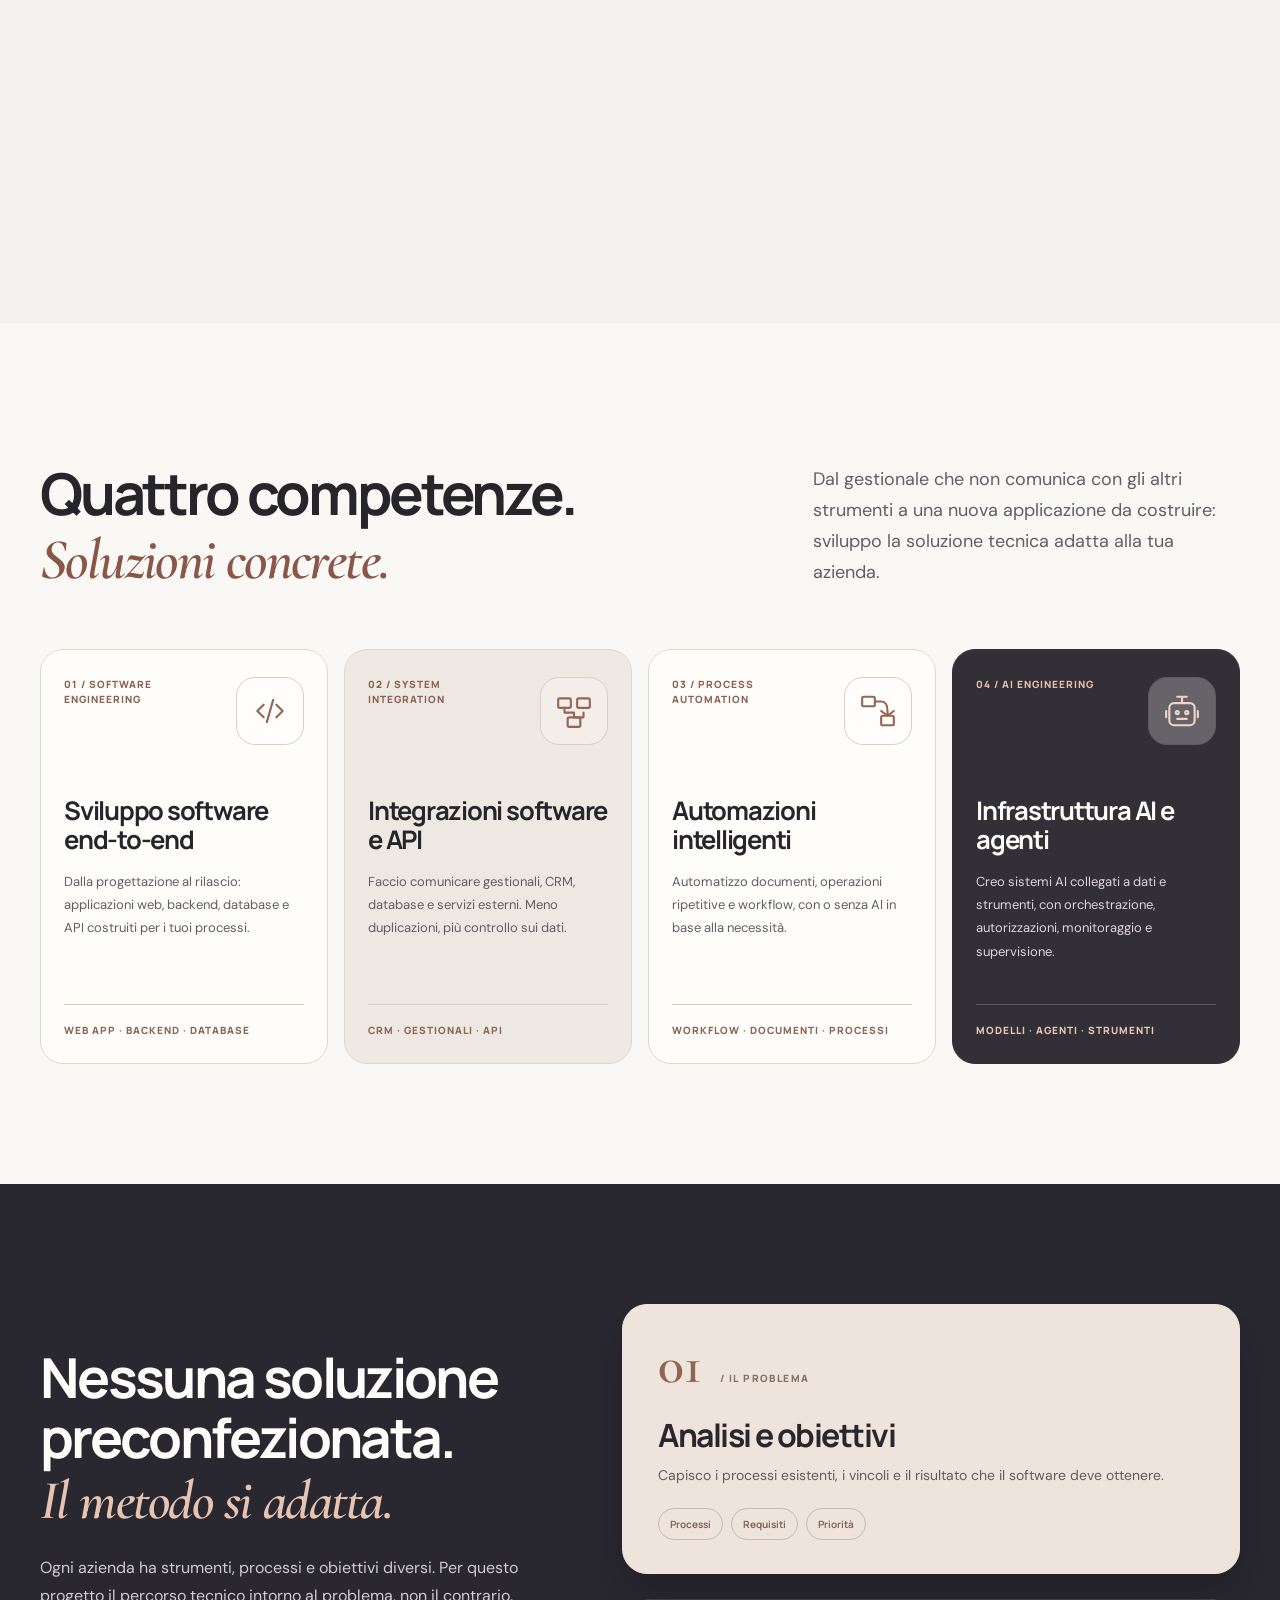
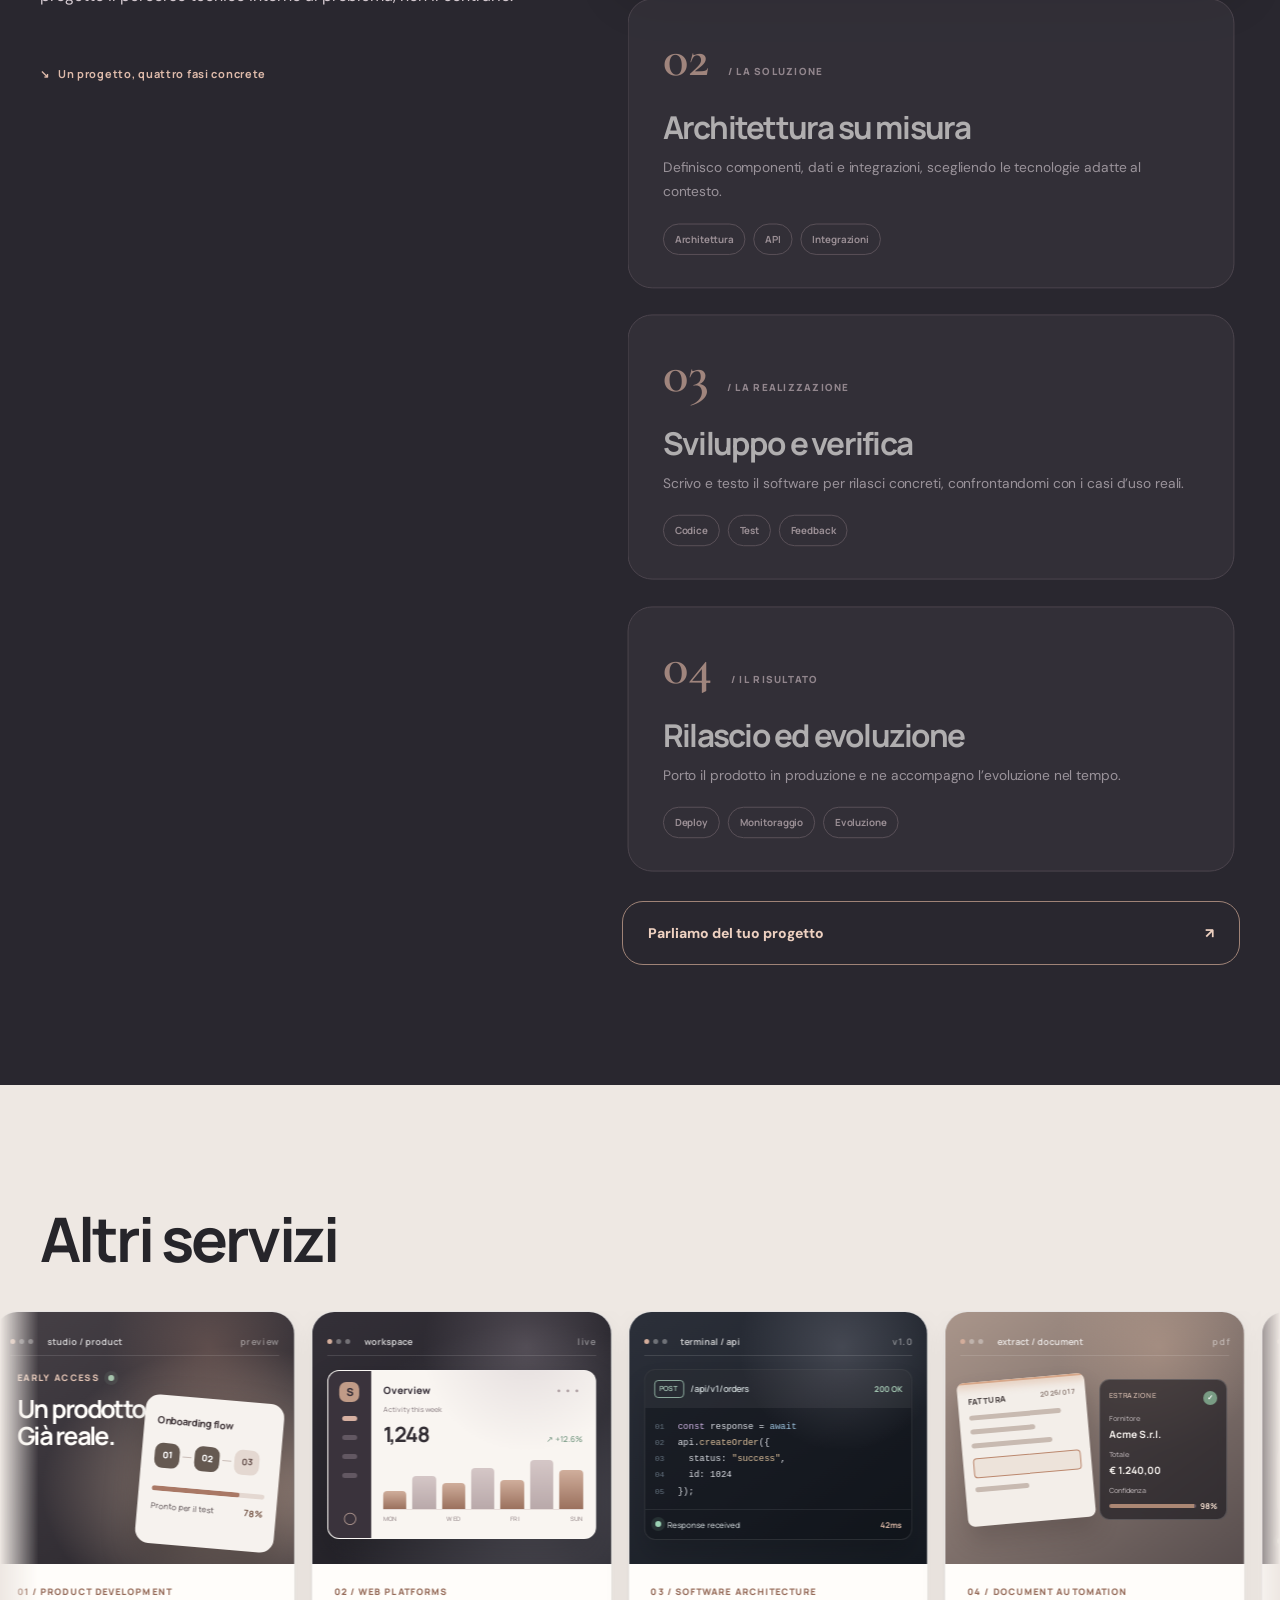
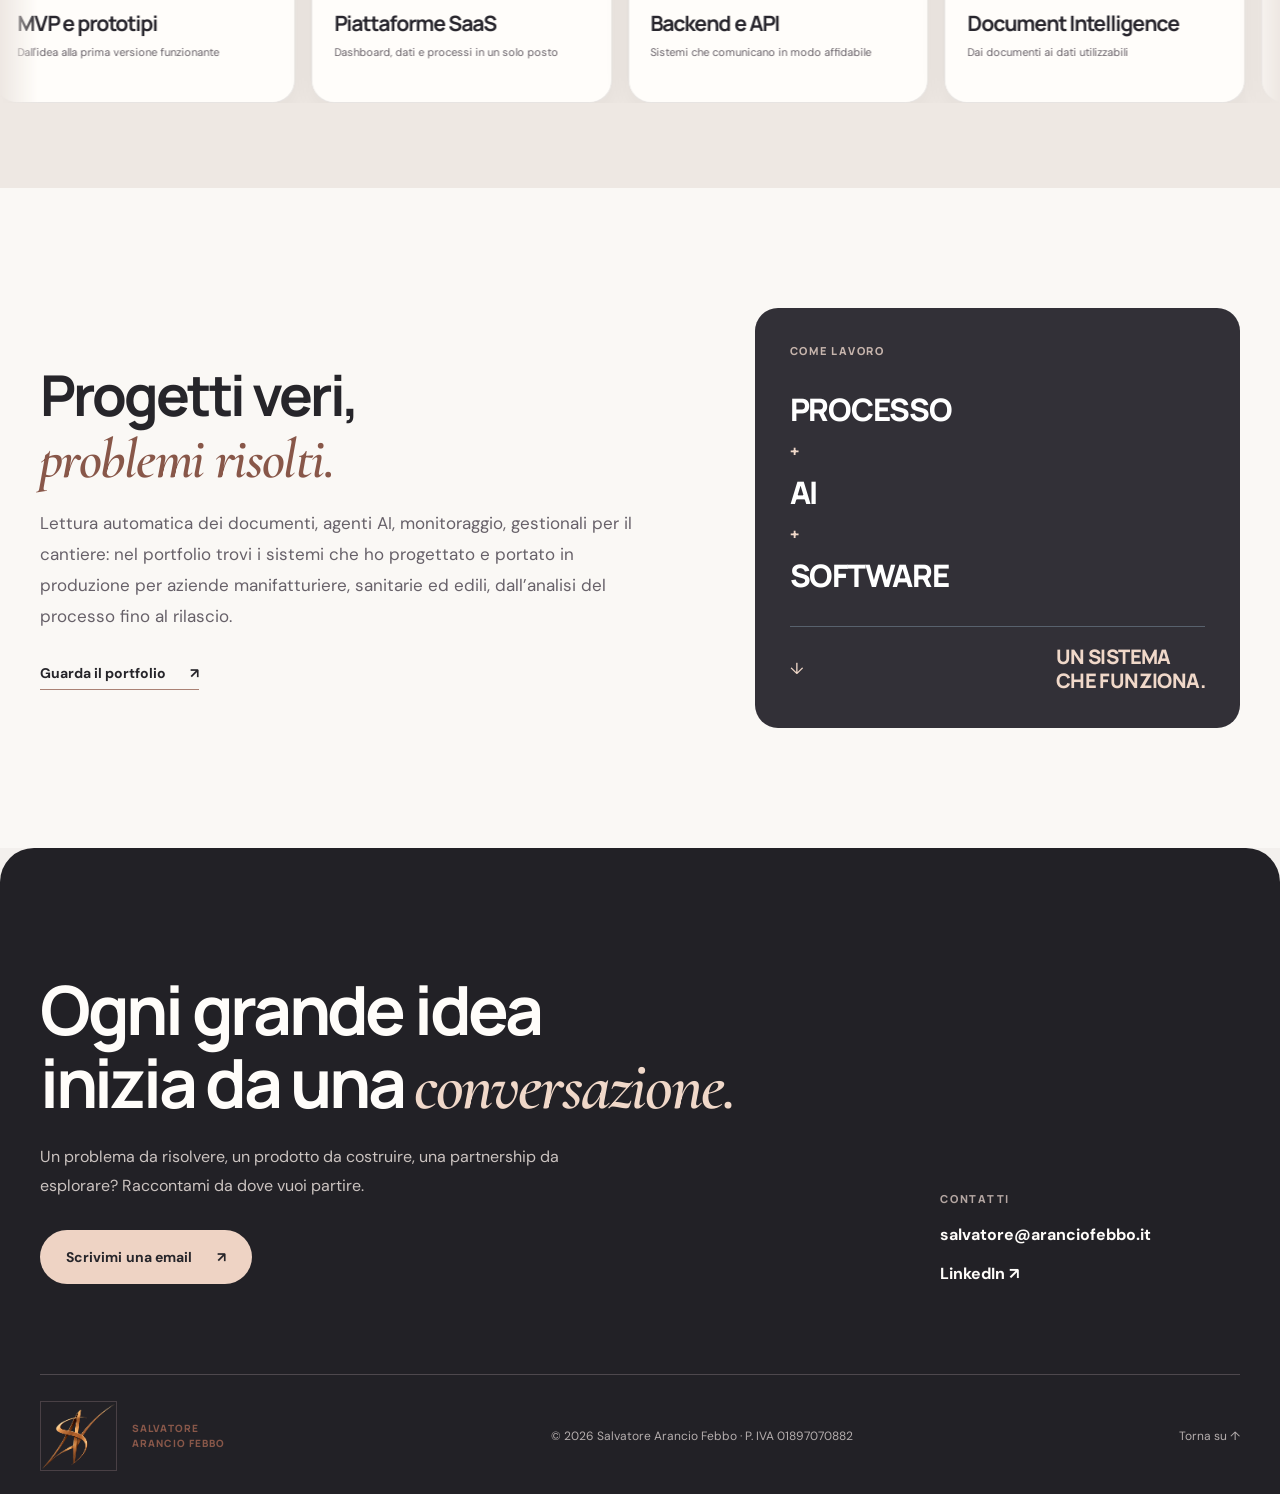
==== commit 64e81e56: "feat: scroll-driven story section between hero and services Four pinned scenes tied to scroll progre" ====
--- a/index.html
+++ b/index.html
@@ -1,5 +1,5 @@
 <!doctype html><html lang="it"><head>
-<meta charset="utf-8"><script>if(location.pathname === "/index.html") history.replaceState(null, "", "/" + location.search + location.hash);</script><meta name="viewport" content="width=device-width,initial-scale=1,maximum-scale=1,user-scalable=no">
+<meta charset="utf-8"><script>if(location.pathname === "/index.html") history.replaceState(null, "", "/" + location.search + location.hash);</script><script>document.documentElement.classList.add("ss-js")</script><meta name="viewport" content="width=device-width,initial-scale=1,maximum-scale=1,user-scalable=no">
 <meta name="theme-color" content="#f3f0ed"><meta name="color-scheme" content="light">
 <title>Sviluppo software, AI e integrazioni | Salvatore Arancio Febbo</title><meta name="description" content="Salvatore Arancio Febbo: sviluppo software su misura, backend, API, integrazioni e automazioni. Partner tecnico freelance per aziende e prodotti digitali, dagli agenti AI al software su misura.">
 <link rel="canonical" href="https://salvatore.aranciofebbo.it/">
@@ -9,27 +9,45 @@
 <meta name="twitter:card" content="summary_large_image">
 <link rel="preconnect" href="https://fonts.googleapis.com"><link rel="preconnect" href="https://fonts.gstatic.com" crossorigin>
 <link href="https://fonts.googleapis.com/css2?family=Cormorant+Garamond:ital,wght@0,500;0,600;1,500;1,600&family=DM+Sans:wght@400;500;600;700&family=Manrope:wght@400;500;600;700;800&display=swap" rel="stylesheet">
-<link rel="icon" href="/images/saf-favicon-transparent-64.png?v=20261020-drag1" type="image/png" sizes="64x64"><link rel="apple-touch-icon" href="/images/saf-favicon-transparent-180.png?v=20261020-drag1" sizes="180x180"><link rel="stylesheet" href="/assets/site.css?v=20261024-navbar-copy1">
+<link rel="icon" href="/images/saf-favicon-transparent-64.png?v=20261020-drag1" type="image/png" sizes="64x64"><link rel="apple-touch-icon" href="/images/saf-favicon-transparent-180.png?v=20261020-drag1" sizes="180x180"><link rel="stylesheet" href="/assets/site.css?v=20261020-mobile-nonzoom1">
 <link rel="stylesheet" href="/assets/services-live.css?v=20261020-drag1">
 <script defer src="/assets/site.js?v=20261020-marquee-4dds"></script>
 <script defer src="/assets/services-live.js?v=20261020-drag1"></script>
+<link rel="stylesheet" href="/assets/scroll-story.css?v=20261024-ss1">
+<script defer src="/assets/scroll-story.js?v=20261024-ss1"></script>
 <script type="application/ld+json">{"@context":"https://schema.org","@type":"Person","name":"Salvatore Arancio Febbo","url":"https://salvatore.aranciofebbo.it/","image":"https://salvatore.aranciofebbo.it/images/salvatore-social-2026.jpg","jobTitle":"Ingegnere informatico e freelance","sameAs":["https://www.linkedin.com/in/salvatore-arancio-febbo-43b61a180/"],"alumniOf":{"@type":"CollegeOrUniversity","name":"Università di Pisa"}}</script>
 </head><body class="is-home"><a class="skip-link" href="#main">Vai al contenuto</a><header class="site-header" id="top"><div class="container header-inner">
 <a class="brand" href="/" aria-label="Salvatore Arancio Febbo, homepage"><img class="brand-mark-image" src="/images/saf-monogram-transparent.webp" width="74" height="66" alt="" decoding="async"><span class="brand-name">SALVATORE<br>ARANCIO FEBBO</span></a>
-<a class="mobile-nav-contact" href="mailto:salvatore@aranciofebbo.it?subject=Parliamo%20di%20un%20progetto">Parliamone <span aria-hidden="true">↗</span></a>
 <button class="menu-toggle" type="button" aria-expanded="false" aria-controls="main-navigation" aria-label="Apri il menu"><span></span><span></span></button>
 <nav id="main-navigation" class="main-nav" aria-label="Navigazione principale"><a href="/" aria-current="page">Home</a><a href="/#servizi">Servizi</a><a href="/#metodo">Metodo</a><a href="/portfolio/" >Portfolio</a><a href="/chi-sono/" >Chi sono</a><a class="nav-contact" href="mailto:salvatore@aranciofebbo.it?subject=Parliamo%20di%20un%20progetto">Parliamone <span aria-hidden="true">↗</span></a></nav>
 </div></header><main id="main">
 <section class="hero problem-led" aria-labelledby="hero-title"><div class="container hero-grid">
-<div class="hero-copy"><div class="eyebrow"><span class="spark"></span> SOFTWARE SU MISURA · INTEGRAZIONI · AI</div>
-<h1 id="hero-title">I tuoi software non si parlano?<br><em>Facciamoli lavorare insieme.</em></h1>
-<p class="hero-hook">Meno passaggi manuali. Più tempo per ciò che conta.</p>
-<p class="hero-lead">Analizzo i processi della tua azienda e sviluppo applicazioni su misura, integrazioni API e sistemi AI che automatizzano il lavoro ripetitivo. Senza costringerti ad adattarti a strumenti preconfezionati.</p>
+<div class="hero-copy"><div class="eyebrow"><span class="spark"></span> SOFTWARE ENGINEER · SOFTWARE SU MISURA · INTEGRAZIONI</div>
+<h1 id="hero-title">I tuoi software non comunicano tra loro e perdi ore in <em>operazioni manuali?</em></h1>
+<p class="hero-hook">Smetti di adattare la tua azienda a strumenti preconfezionati.</p>
+<p class="hero-lead">Analizzo i tuoi processi e i tuoi obiettivi. Poi costruisco e integro l'architettura su misura che automatizza il tuo lavoro: web app, integrazioni API, database e sistemi AI.</p>
 <div class="hero-actions"><a class="btn btn-primary" href="mailto:salvatore@aranciofebbo.it?subject=Ti%20racconto%20un%20problema">Parliamo del tuo progetto <span aria-hidden="true">↗</span></a><a class="text-link" href="#servizi">Esplora i servizi <span aria-hidden="true">↗</span></a></div>
 <div class="hero-small"><span class="status-dot"></span> Progetti software · Integrazioni · Automazioni</div></div>
 <div class="hero-visual"><img class="hero-cutout" src="/images/salvatore-laptop-2026.webp" alt="Salvatore Arancio Febbo, in abito scuro con un computer portatile" width="1024" height="1536" fetchpriority="high" decoding="async"></div>
 </div><div class="hero-scroll" aria-hidden="true"><span>SCOPRI IL MIO APPROCCIO</span><span>↓</span></div></section>
 <div class="competency-strip" aria-label="Ambiti di competenza"><div class="container"><span>SOFTWARE SU MISURA</span><i></i><span>API &amp; INTEGRAZIONI</span><i></i><span>PRODOTTI DIGITALI</span><i></i><span>AGENTI AI</span></div></div>
+<section class="ss" id="come-cambia" aria-labelledby="ss-title" data-scroll-story>
+<a class="ss-skip" href="#servizi">Salta l'animazione e vai ai servizi</a>
+<div class="ss-stage"><div class="container ss-layout">
+<div class="ss-head"><span class="eyebrow">DAL TEMPO PERSO AGLI AGENTI AI</span><h2 class="ss-sr" id="ss-title">Come software su misura, integrazioni e agenti AI cambiano il lavoro di un'azienda</h2>
+<ol class="ss-rail" aria-hidden="true"><li><span>Tempo</span><i><b></b></i></li><li><span>Sistemi</span><i><b></b></i></li><li><span>Integrazione</span><i><b></b></i></li><li><span>AI</span><i><b></b></i></li></ol></div>
+<div class="ss-scenes">
+<article class="ss-scene is-active" data-scene="0"><span class="ss-kicker">01 / Il tempo</span><h3>Dove finiscono <em>le ore?</em></h3><p>Una settimana ha 40 ore. Una parte se ne va in lavoro che non fa crescere l'azienda.</p>
+<ul class="ss-legend"><li><i></i>Operazioni ripetitive<b>7 h</b></li><li><i></i>Dati ricopiati a mano<b>6 h</b></li><li><i></i>Documenti e report<b>5 h</b></li><li><i></i>Coordinare strumenti diversi<b>4 h</b></li></ul><small class="ss-note">Settimana d'esempio, dati dimostrativi.</small></article>
+<article class="ss-scene" data-scene="1"><span class="ss-kicker">02 / Il vero problema</span><h3>Gli strumenti ci sono. <em>Non si parlano.</em></h3><p>CRM, gestionale, fogli di calcolo, email: lo stesso dato viene copiato da un sistema all'altro, ricontrollato, a volte perso. Il problema non è cosa usi, ma come è collegato.</p></article>
+<article class="ss-scene" data-scene="2"><span class="ss-kicker">03 / L'architettura</span><h3>I tuoi strumenti possono <em>lavorare insieme.</em></h3><p>Collego i sistemi con API, integrazioni e software su misura. Un dato si inserisce una volta e arriva dove serve: i passaggi superflui spariscono.</p></article>
+<article class="ss-scene" data-scene="3"><span class="ss-kicker">04 / L'AI operativa</span><h3>Poi un agente AI <em>usa i tuoi strumenti.</em></h3><p>Riceve un obiettivo, consulta i sistemi collegati e prepara il lavoro. Con verifiche sui dati reali, e l'ultima parola resta a te.</p>
+<ol class="ss-steps"><li><b>Richiesta</b><span>Prepara l'offerta per il cliente che ha scritto stamattina.</span></li><li><b>Pianificazione</b><span>Individua cosa serve: storico, prezzi, disponibilità.</span></li><li><b>Strumenti</b><span>Legge email e CRM, interroga il gestionale.</span></li><li><b>Verifica</b><span>Confronta prezzi e giacenze con il database.</span></li><li><b>Approvazione</b><span>Ti mostra la bozza e attende il tuo ok.</span></li><li><b>Risultato</b><span>Offerta inviata e registrata nel CRM.</span></li></ol>
+<p class="ss-step-now" aria-hidden="true"></p></article>
+</div>
+<div class="ss-visual" aria-hidden="true"><div class="ss-canvas"></div></div>
+</div></div>
+</section>
 
 <section class="section pillar-section" id="servizi"><div class="container"><div class="section-head split-head"><div><h2>Quattro competenze.<br><em>Soluzioni concrete.</em></h2></div><p>Dal gestionale che non comunica con gli altri strumenti a una nuova applicazione da costruire: sviluppo la soluzione tecnica adatta alla tua azienda.</p></div><div class="pillar-grid"><article class="pillar-card"><div class="pillar-top"><span>01 / SOFTWARE ENGINEERING</span><span class="pillar-icon"><svg viewBox="0 0 24 24" width="52" height="52" fill="none" stroke="currentColor" stroke-linecap="round" stroke-linejoin="round" stroke-width="1.35" aria-hidden="true"><path d="m8 8-4 4 4 4m8-8 4 4-4 4m-2-11-4 14"/></svg></span></div><h3>Sviluppo software end-to-end</h3><p>Dalla progettazione al rilascio: applicazioni web, backend, database e API costruiti per i tuoi processi.</p><span class="pillar-summary">WEB APP · BACKEND · DATABASE</span></article><article class="pillar-card"><div class="pillar-top"><span>02 / SYSTEM INTEGRATION</span><span class="pillar-icon"><svg viewBox="0 0 24 24" width="52" height="52" fill="none" stroke="currentColor" stroke-linecap="round" stroke-linejoin="round" stroke-width="1.35" aria-hidden="true"><rect x="2" y="4" width="8" height="6" rx="1"/><rect x="14" y="4" width="8" height="6" rx="1"/><rect x="8" y="16" width="8" height="6" rx="1"/><path d="M6 10v3h6v3m6-3v3h-6"/></svg></span></div><h3>Integrazioni software e API</h3><p>Faccio comunicare gestionali, CRM, database e servizi esterni. Meno duplicazioni, più controllo sui dati.</p><span class="pillar-summary">CRM · GESTIONALI · API</span></article><article class="pillar-card"><div class="pillar-top"><span>03 / PROCESS AUTOMATION</span><span class="pillar-icon"><svg viewBox="0 0 24 24" width="52" height="52" fill="none" stroke="currentColor" stroke-linecap="round" stroke-linejoin="round" stroke-width="1.35" aria-hidden="true"><rect x="2" y="3" width="8" height="6" rx="1"/><rect x="14" y="15" width="8" height="6" rx="1"/><path d="M10 6h4q4 0 4 6v3m-4-3 4 3 4-3"/></svg></span></div><h3>Automazioni intelligenti</h3><p>Automatizzo documenti, operazioni ripetitive e workflow, con o senza AI in base alla necessità.</p><span class="pillar-summary">WORKFLOW · DOCUMENTI · PROCESSI</span></article><article class="pillar-card"><div class="pillar-top"><span>04 / AI ENGINEERING</span><span class="pillar-icon"><svg viewBox="0 0 24 24" width="52" height="52" fill="none" stroke="currentColor" stroke-linecap="round" stroke-linejoin="round" stroke-width="1.35" aria-hidden="true"><rect x="4" y="7" width="16" height="14" rx="3"/><path d="M12 3v4m-3-4h6M2 12v4m20-4v4M9 17h6"/><circle cx="9" cy="13" r="1"/><circle cx="15" cy="13" r="1"/></svg></span></div><h3>Infrastruttura AI e agenti</h3><p>Creo sistemi AI collegati a dati e strumenti, con orchestrazione, autorizzazioni, monitoraggio e supervisione.</p><span class="pillar-summary">MODELLI · AGENTI · STRUMENTI</span></article></div></div></section>
 <section class="section method-section" id="metodo" aria-labelledby="method-title"><div class="container bespoke-layout"><div class="bespoke-sticky"><h2 id="method-title">Nessuna soluzione preconfezionata.<br><em>Il metodo si adatta.</em></h2><p>Ogni azienda ha strumenti, processi e obiettivi diversi. Per questo progetto il percorso tecnico intorno al problema, non il contrario.</p><div class="bespoke-aside">↘ &nbsp; Un progetto, quattro fasi concrete</div></div><div class="bespoke-stack"><article class="bespoke-phase is-active" data-method-step aria-current="step"><span class="bespoke-index">01 <small>/ IL PROBLEMA</small></span><h3>Analisi e obiettivi</h3><p>Capisco i processi esistenti, i vincoli e il risultato che il software deve ottenere.</p><div class="bespoke-tags"><span>Processi</span><span>Requisiti</span><span>Priorità</span></div></article>
--- a/assets/scroll-story.css
+++ b/assets/scroll-story.css
@@ -0,0 +1,137 @@
+/* SCROLL STORY · OCT 2026 — pinned four-scene narrative: lost hours, disconnected tools, integration, AI agent.
+   Without JS the scenes read as a plain stacked section; html.ss-js (set inline in <head>) enables the pinned stage before first paint. */
+.ss{--ss-c0:#885749;--ss-c1:#b9876f;--ss-c2:#e0bfad;--ss-c3:#777279;--ss-ease:cubic-bezier(.22,1,.36,1);position:relative;background:var(--paper);border-top:1px solid var(--line)}
+.ss-skip{position:absolute;left:0;top:0;width:1px;height:1px;overflow:hidden;clip-path:inset(50%);white-space:nowrap}
+.ss-skip:focus{position:fixed;z-index:40;left:16px;top:96px;width:auto;height:auto;clip-path:none;padding:10px 14px;border-radius:999px;background:var(--ink);color:#fffdfa;font:700 13px/1.2 "Manrope",sans-serif}
+.ss-sr{position:absolute;width:1px;height:1px;margin:-1px;padding:0;overflow:hidden;clip:rect(0 0 0 0);white-space:nowrap;border:0}
+
+.ss-stage{padding:110px 0}
+.ss-layout{display:grid;gap:36px}
+.ss-head .eyebrow::before{content:"";width:6px;height:6px;border-radius:50%;background:var(--accent)}
+.ss-rail{display:none}
+.ss-scenes{display:grid;gap:56px}
+.ss-kicker{display:block;font:800 11px/1.5 "Manrope",sans-serif;letter-spacing:.15em;text-transform:uppercase;color:var(--accent)}
+.ss-scene h3{font-size:clamp(34px,3.7vw,54px);margin:14px 0 18px;letter-spacing:-.055em;line-height:1.04;max-width:560px}
+.ss-scene p{font-size:17px;line-height:1.7;color:var(--muted);max-width:500px;margin:0}
+.ss-legend{list-style:none;margin:26px 0 0;padding:0;display:grid;gap:2px;max-width:440px}
+.ss-legend li{display:grid;grid-template-columns:14px 1fr auto;align-items:center;gap:12px;padding:9px 0;border-top:1px solid var(--line);font:600 14px/1.3 "Manrope",sans-serif;color:var(--ink)}
+.ss-legend li:last-child{border-bottom:1px solid var(--line)}
+.ss-legend i{width:12px;height:12px;border-radius:3px;background:var(--ss-c0)}
+.ss-legend li:nth-child(2) i{background:var(--ss-c1)}.ss-legend li:nth-child(3) i{background:var(--ss-c2)}.ss-legend li:nth-child(4) i{background:var(--ss-c3)}
+.ss-legend b{font:700 12px/1 "Manrope",sans-serif;letter-spacing:.04em;color:var(--muted);font-variant-numeric:tabular-nums}
+.ss-note{display:block;margin-top:12px;font-size:12px;color:var(--taupe)}
+.ss-steps{list-style:none;margin:24px 0 0;padding:0;counter-reset:ss;display:grid;max-width:480px}
+.ss-steps li{counter-increment:ss;display:grid;grid-template-columns:28px 112px 1fr;gap:10px;align-items:baseline;padding:8px 0;border-top:1px solid var(--line);font-size:14px;line-height:1.45;color:var(--muted)}
+.ss-steps li::before{content:counter(ss,decimal-leading-zero);font:800 10px/1.4 "Manrope",sans-serif;letter-spacing:.1em;color:var(--taupe)}
+.ss-steps b{font:700 13px/1.45 "Manrope",sans-serif;color:var(--ink)}
+.ss-step-now{display:none}
+.ss-visual{display:none}
+
+/* ---------- Pinned stage (JS on) ---------- */
+html.ss-js .ss{height:460vh;height:460svh}
+html.ss-js .ss-stage{position:sticky;top:0;height:100vh;height:100svh;padding:108px 0 36px;box-sizing:border-box;overflow:hidden}
+html.ss-js .ss-layout{height:100%;grid-template-columns:minmax(0,.8fr) minmax(0,1.2fr);grid-template-rows:1fr auto auto 1fr;grid-template-areas:". visual" "head visual" "text visual" ". visual";column-gap:clamp(36px,5.5vw,88px);row-gap:28px}
+html.ss-js .ss-head{grid-area:head}
+html.ss-js .ss-rail{list-style:none;margin:22px 0 0;padding:0;display:grid;grid-template-columns:repeat(4,1fr);gap:8px;max-width:440px}
+html.ss-js .ss-rail li{display:grid;gap:8px;font:700 10px/1 "Manrope",sans-serif;letter-spacing:.12em;text-transform:uppercase;color:var(--taupe);transition:color .4s}
+html.ss-js .ss-rail li.is-on{color:var(--ink)}
+html.ss-js .ss-rail i{display:block;height:2px;background:var(--line);overflow:hidden;border-radius:2px}
+html.ss-js .ss-rail b{display:block;height:100%;background:var(--accent);transform:scaleX(0);transform-origin:0 50%}
+html.ss-js .ss-scenes{grid-area:text;display:grid;gap:0}
+html.ss-js .ss-scene{grid-area:1/1;opacity:0;transform:translateY(16px);visibility:hidden;transition:opacity .5s var(--ss-ease),transform .6s var(--ss-ease),visibility 0s .6s}
+html.ss-js .ss-scene.is-active{opacity:1;transform:none;visibility:visible;transition:opacity .55s var(--ss-ease) .08s,transform .7s var(--ss-ease) .08s,visibility 0s}
+html.ss-js .ss-scene.is-past{transform:translateY(-16px)}
+html.ss-js .ss-legend li{opacity:.38;transition:opacity .4s}
+html.ss-js .ss-legend li.is-on{opacity:1}
+html.ss-js .ss-steps li{opacity:.4;transition:opacity .35s,color .35s}
+html.ss-js .ss-steps li.is-done{opacity:.75}
+html.ss-js .ss-steps li.is-active{opacity:1;color:var(--ink)}
+html.ss-js .ss-steps li.is-active::before{color:var(--accent)}
+html.ss-js .ss-visual{grid-area:visual;display:flex;align-items:center;min-height:0;height:100%}
+
+/* ---------- Canvas ---------- */
+.ss-canvas{container-type:size;position:relative;width:100%;height:100%;max-height:760px;border-radius:28px;background:#fffdfa;border:1px solid var(--line);box-shadow:0 24px 60px rgba(38,37,42,.06);overflow:hidden;contain:layout paint;
+  background-image:radial-gradient(circle at 1px 1px,rgba(38,37,42,.085) 1px,transparent 1.4px);background-size:24px 24px;background-position:12px 12px}
+.ss-canvas>*{position:absolute;left:0;top:0}
+.ss-lines{width:100%;height:100%;overflow:visible}
+.ss-lines path{fill:none}
+.ss-manual{stroke:var(--ss-c0);stroke-width:1.5;stroke-dasharray:3 5;stroke-linecap:round}
+.ss-link{stroke:var(--ink);stroke-width:1.4;opacity:.55;transition:stroke .35s,opacity .35s,stroke-width .35s}
+.ss-link.is-hot{stroke:var(--accent);opacity:1;stroke-width:2.2}
+.ss-packet{fill:var(--ss-c0)}
+.ss-pulse{fill:var(--ink)}
+.ss-pulse.is-hot{fill:var(--accent)}
+
+.ss-cell{border-radius:4px;background:#fbf8f4;box-shadow:inset 0 0 0 1px #ddd5ce;transform-origin:0 0;will-change:transform}
+.ss-cell::after{content:"";position:absolute;inset:0;border-radius:inherit;background:var(--c);transform:scale(.25);opacity:0;transition:transform .5s var(--ss-ease),opacity .3s,background-color .5s}
+.ss-cell.is-on::after{transform:none;opacity:1}
+.ss-cell.is-sync::after{background:var(--ink)}
+.ss-label{font:700 10px/1 "Manrope",sans-serif;letter-spacing:.12em;color:var(--taupe);white-space:nowrap}
+
+.ss-counter{display:flex;align-items:flex-end;gap:12px;color:var(--ink);transition:opacity .4s}
+.ss-counter b{font:800 clamp(44px,13cqmin,92px)/.82 "Manrope",sans-serif;letter-spacing:-.07em;font-variant-numeric:tabular-nums;min-width:2ch}
+.ss-counter span{padding-bottom:4px;font:700 11px/1.35 "Manrope",sans-serif;letter-spacing:.12em;text-transform:uppercase;color:var(--muted)}
+
+.ss-card{display:flex;flex-direction:column;justify-content:flex-start;padding:8px 10px;box-sizing:border-box;border-radius:10px;background:#fffdfa;border:1px solid #d8cfc8;box-shadow:0 10px 26px rgba(38,37,42,.08);transition:border-color .35s,box-shadow .35s;will-change:transform,opacity}
+.ss-card header{display:grid;gap:4px;font:800 10px/1 "Manrope",sans-serif;letter-spacing:.08em;text-transform:uppercase;color:var(--ink);white-space:nowrap;overflow:hidden}
+.ss-card header span{overflow:hidden;text-overflow:ellipsis}
+.ss-card header s{text-decoration:none;font:700 8.5px/1 "Manrope",sans-serif;letter-spacing:.1em;color:var(--ss-c0);transition:color .35s}
+.ss-card.is-linked header s{color:var(--muted)}
+.ss-card.is-hot{border-color:var(--accent);box-shadow:0 0 0 3px rgba(136,87,73,.14),0 12px 30px rgba(38,37,42,.1)}
+.ss-card.is-hot header s{color:var(--accent)}
+
+.ss-hub{display:grid;place-content:center;gap:6px;text-align:center;padding:10px 14px;box-sizing:border-box;border-radius:14px;background:var(--ink);color:#fffdfa;box-shadow:0 18px 40px rgba(38,37,42,.2);will-change:transform,opacity}
+.ss-hub strong{font:800 clamp(12px,3.3cqmin,17px)/1.1 "Manrope",sans-serif;letter-spacing:-.02em;white-space:nowrap}
+.ss-hub span{font:700 9px/1.2 "Manrope",sans-serif;letter-spacing:.12em;text-transform:uppercase;color:#e8cabb}
+
+.ss-agent{display:flex;align-items:center;gap:12px;padding:10px 14px;box-sizing:border-box;border-radius:14px;background:#fffdfa;border:1.5px solid var(--accent);box-shadow:0 14px 34px rgba(136,87,73,.16);will-change:transform,opacity}
+.ss-agent-mark{flex:0 0 26px;height:26px;border-radius:50%;border:1.5px solid var(--accent);position:relative}
+.ss-agent-mark::before,.ss-agent-mark::after{content:"";position:absolute;border-radius:50%}
+.ss-agent-mark::before{inset:5px;border:1.5px dashed rgba(136,87,73,.6);animation:ss-spin 6s linear infinite}
+.ss-agent-mark::after{inset:10px;background:var(--accent)}
+.ss-agent div{display:grid;gap:4px;min-width:0}
+.ss-agent strong{font:800 13px/1 "Manrope",sans-serif;letter-spacing:-.01em}
+.ss-agent span{font:600 11px/1.2 "DM Sans",sans-serif;color:var(--muted);white-space:nowrap;overflow:hidden;text-overflow:ellipsis}
+.ss-human{display:flex;align-items:center;gap:8px;padding:7px 12px 7px 7px;border-radius:999px;background:var(--ink);color:#fffdfa;font:700 11px/1 "Manrope",sans-serif;white-space:nowrap;transition:opacity .35s,transform .45s var(--ss-ease);opacity:0;transform:translateY(6px) scale(.96)}
+.ss-human.is-on{opacity:1;transform:none}
+.ss-human i{display:grid;place-items:center;width:20px;height:20px;border-radius:50%;background:#efcfc0;color:var(--ink);font:800 9px/1 "Manrope",sans-serif;font-style:normal}
+.ss-human svg{width:13px;height:13px;stroke:#efcfc0;stroke-width:2.4;fill:none;opacity:0;transition:opacity .3s}
+.ss-human.is-ok svg{opacity:1}
+@keyframes ss-spin{to{transform:rotate(360deg)}}
+
+/* ---------- Tablet / mobile: visual on top, caption below, same pinned timeline ---------- */
+@media(max-width:900px){
+  html.ss-js .ss{height:420vh;height:420svh}
+  html.ss-js .ss-stage{padding:92px 0 14px}
+  html.ss-js .ss-layout{grid-template-columns:minmax(0,1fr);grid-template-rows:auto minmax(0,1fr) auto;grid-template-areas:"head" "visual" "text";row-gap:14px}
+  html.ss-js .ss-rail{margin-top:12px;max-width:none}
+  html.ss-js .ss-rail li{font-size:9px;letter-spacing:.08em}
+  .ss-canvas{max-height:none;border-radius:20px}
+  .ss-scene h3{font-size:clamp(25px,6.6vw,34px);margin:8px 0 8px;max-width:none}
+  .ss-scene p{font-size:15px;line-height:1.55;max-width:none}
+  html.ss-js .ss-legend{grid-template-columns:1fr 1fr;column-gap:16px;margin-top:12px;max-width:none}
+  html.ss-js .ss-legend li{grid-template-columns:10px 1fr auto;gap:8px;padding:6px 0;font-size:12px}
+  html.ss-js .ss-legend li:nth-last-child(2){border-bottom:1px solid var(--line)}
+  html.ss-js .ss-legend i{width:10px;height:10px}
+  html.ss-js .ss-note{margin-top:6px;font-size:11px}
+  html.ss-js .ss-steps{grid-template-columns:repeat(6,1fr);gap:5px;margin-top:12px;max-width:none}
+  html.ss-js .ss-steps li{display:block;height:3px;padding:0;border:0;border-radius:3px;background:var(--line);font-size:0;opacity:1}
+  html.ss-js .ss-steps li::before,html.ss-js .ss-steps li *{display:none}
+  html.ss-js .ss-steps li.is-done{background:#c9a796}
+  html.ss-js .ss-steps li.is-active{background:var(--accent)}
+  html.ss-js .ss-step-now{display:block;margin-top:10px;min-height:2.9em;font-size:14px;line-height:1.45;color:var(--ink)}
+  html.ss-js .ss-step-now b{font-family:"Manrope",sans-serif;color:var(--accent);margin-right:6px}
+}
+@media(max-width:900px) and (max-height:700px){
+  html.ss-js .ss-scene p:not(.ss-step-now){display:none}
+  html.ss-js .ss-note{display:none}
+}
+@media(min-width:901px) and (max-height:760px){
+  html.ss-js .ss-stage{padding-top:100px}
+  .ss-scene h3{font-size:clamp(30px,3vw,42px)}
+  .ss-scene p{font-size:15px}
+  html.ss-js .ss-steps li{padding:5px 0;font-size:13px}
+}
+@media(prefers-reduced-motion:reduce){
+  .ss *,.ss *::before,.ss *::after{transition:none!important;animation:none!important}
+}
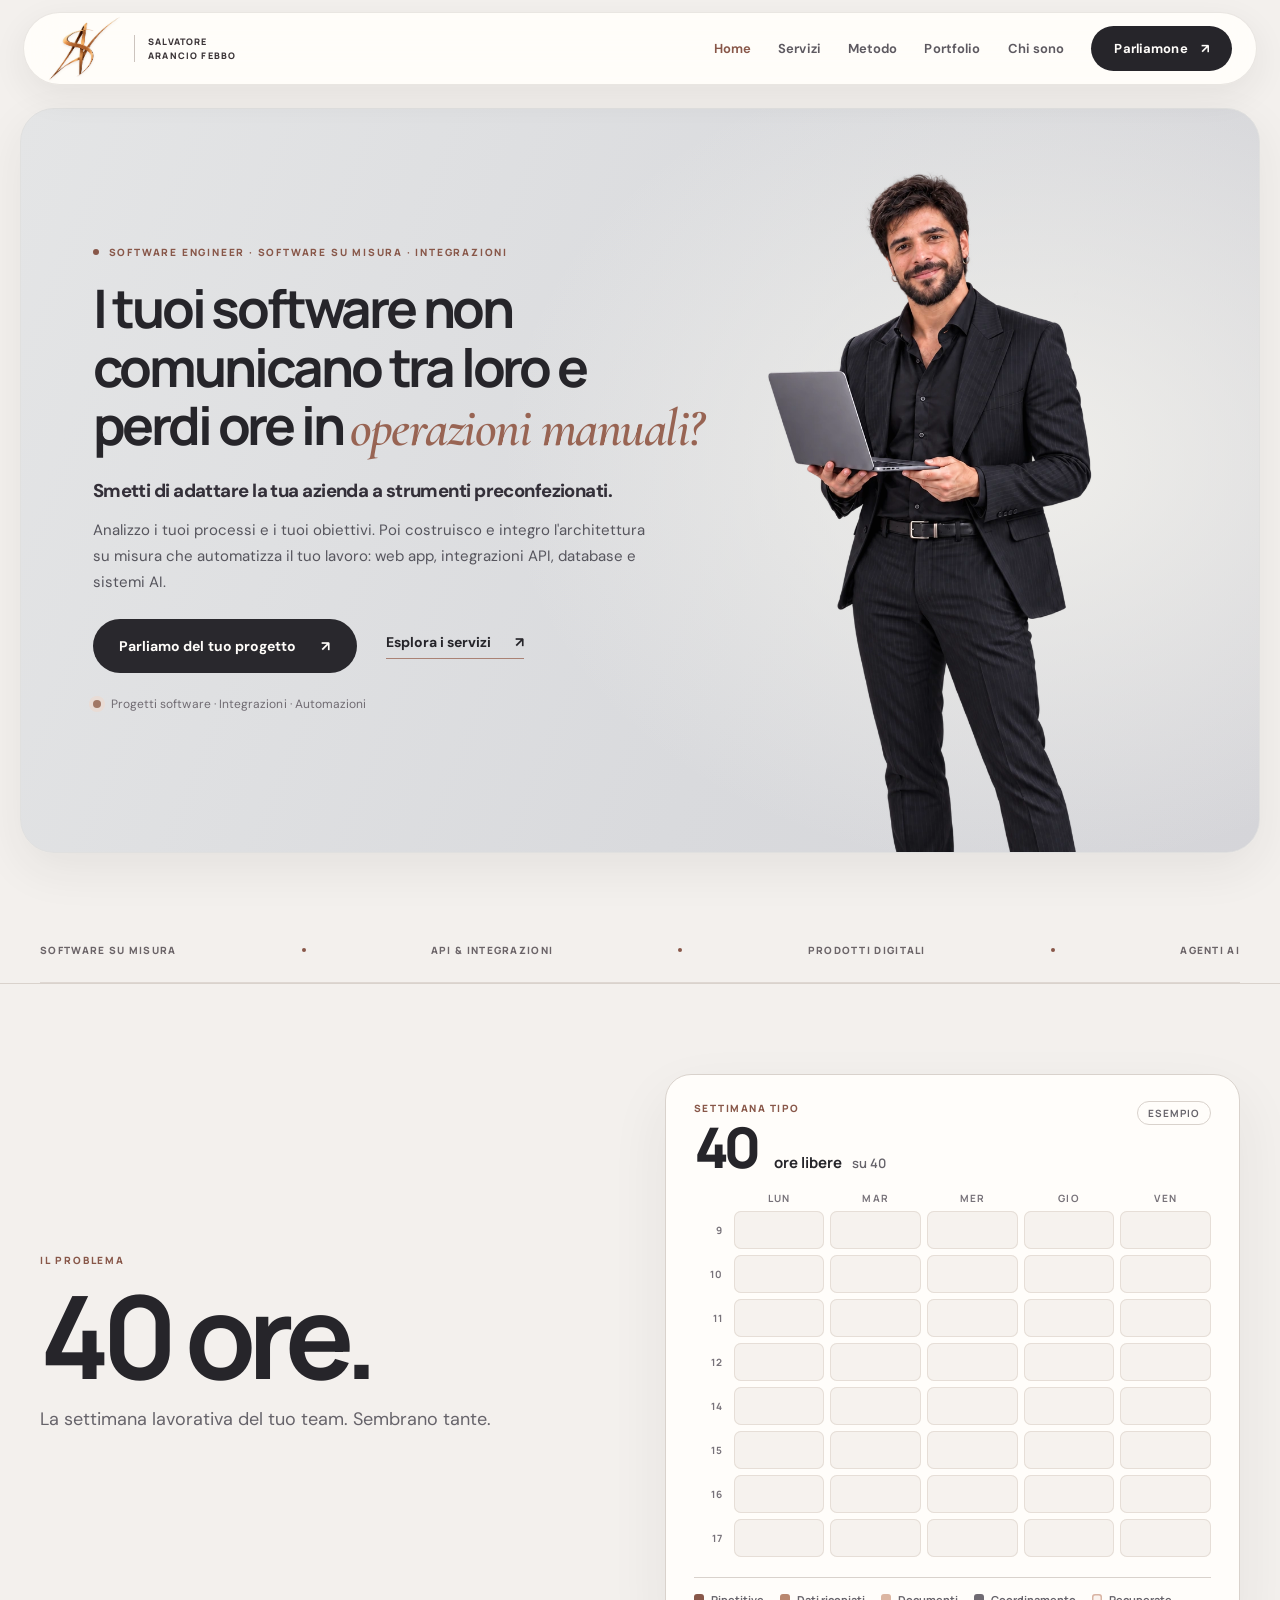
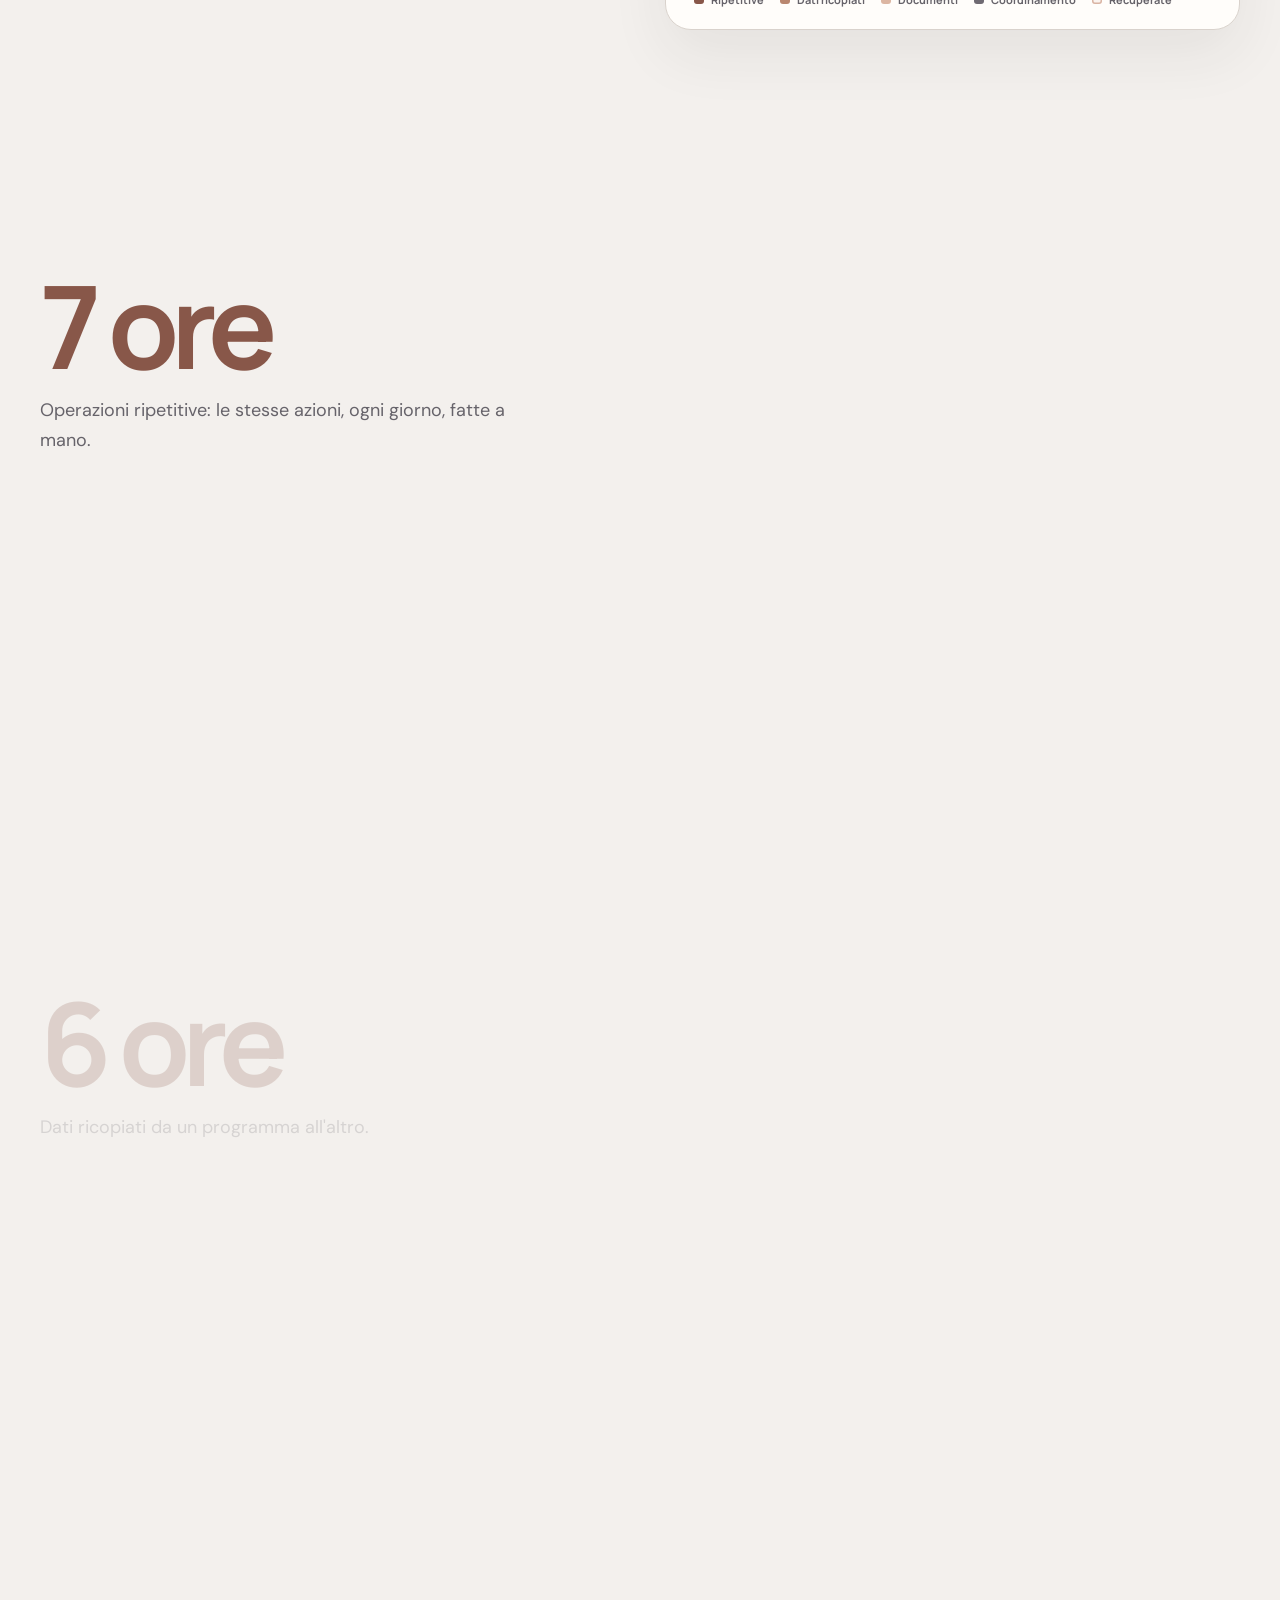
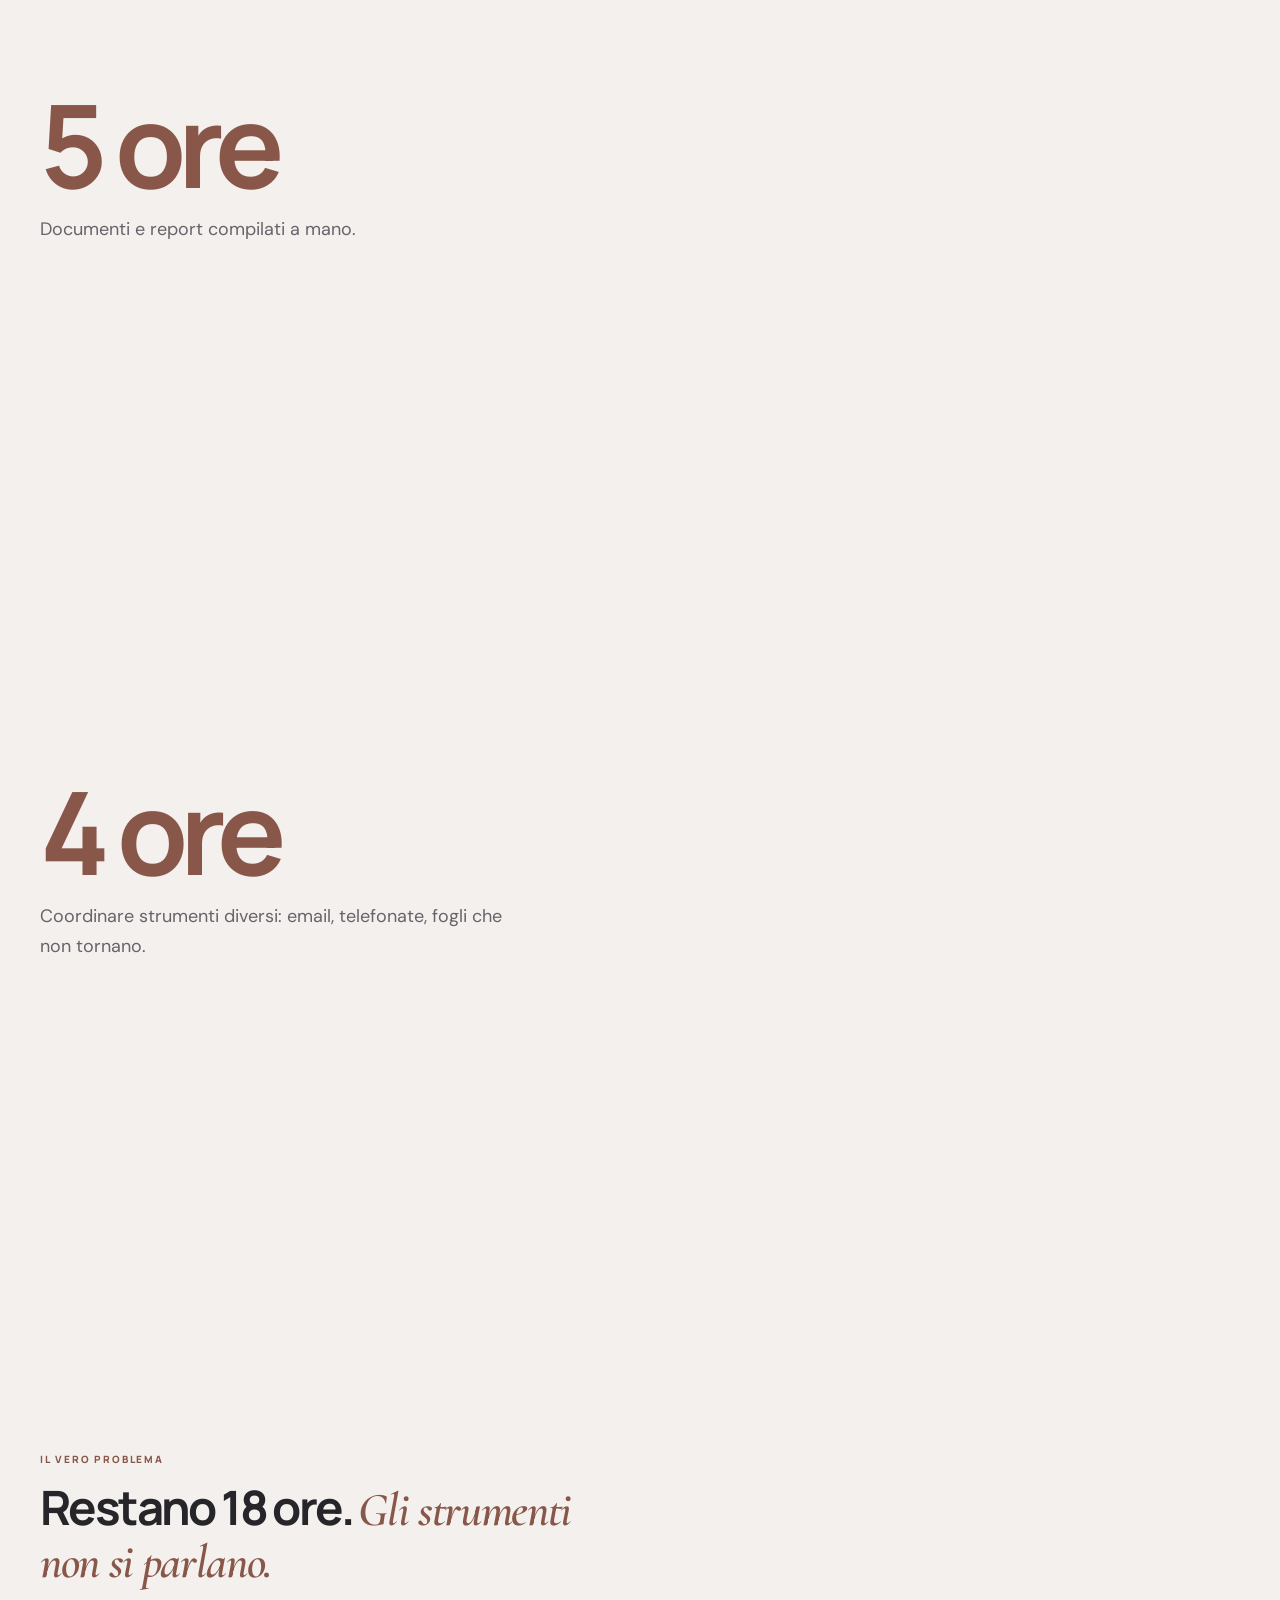
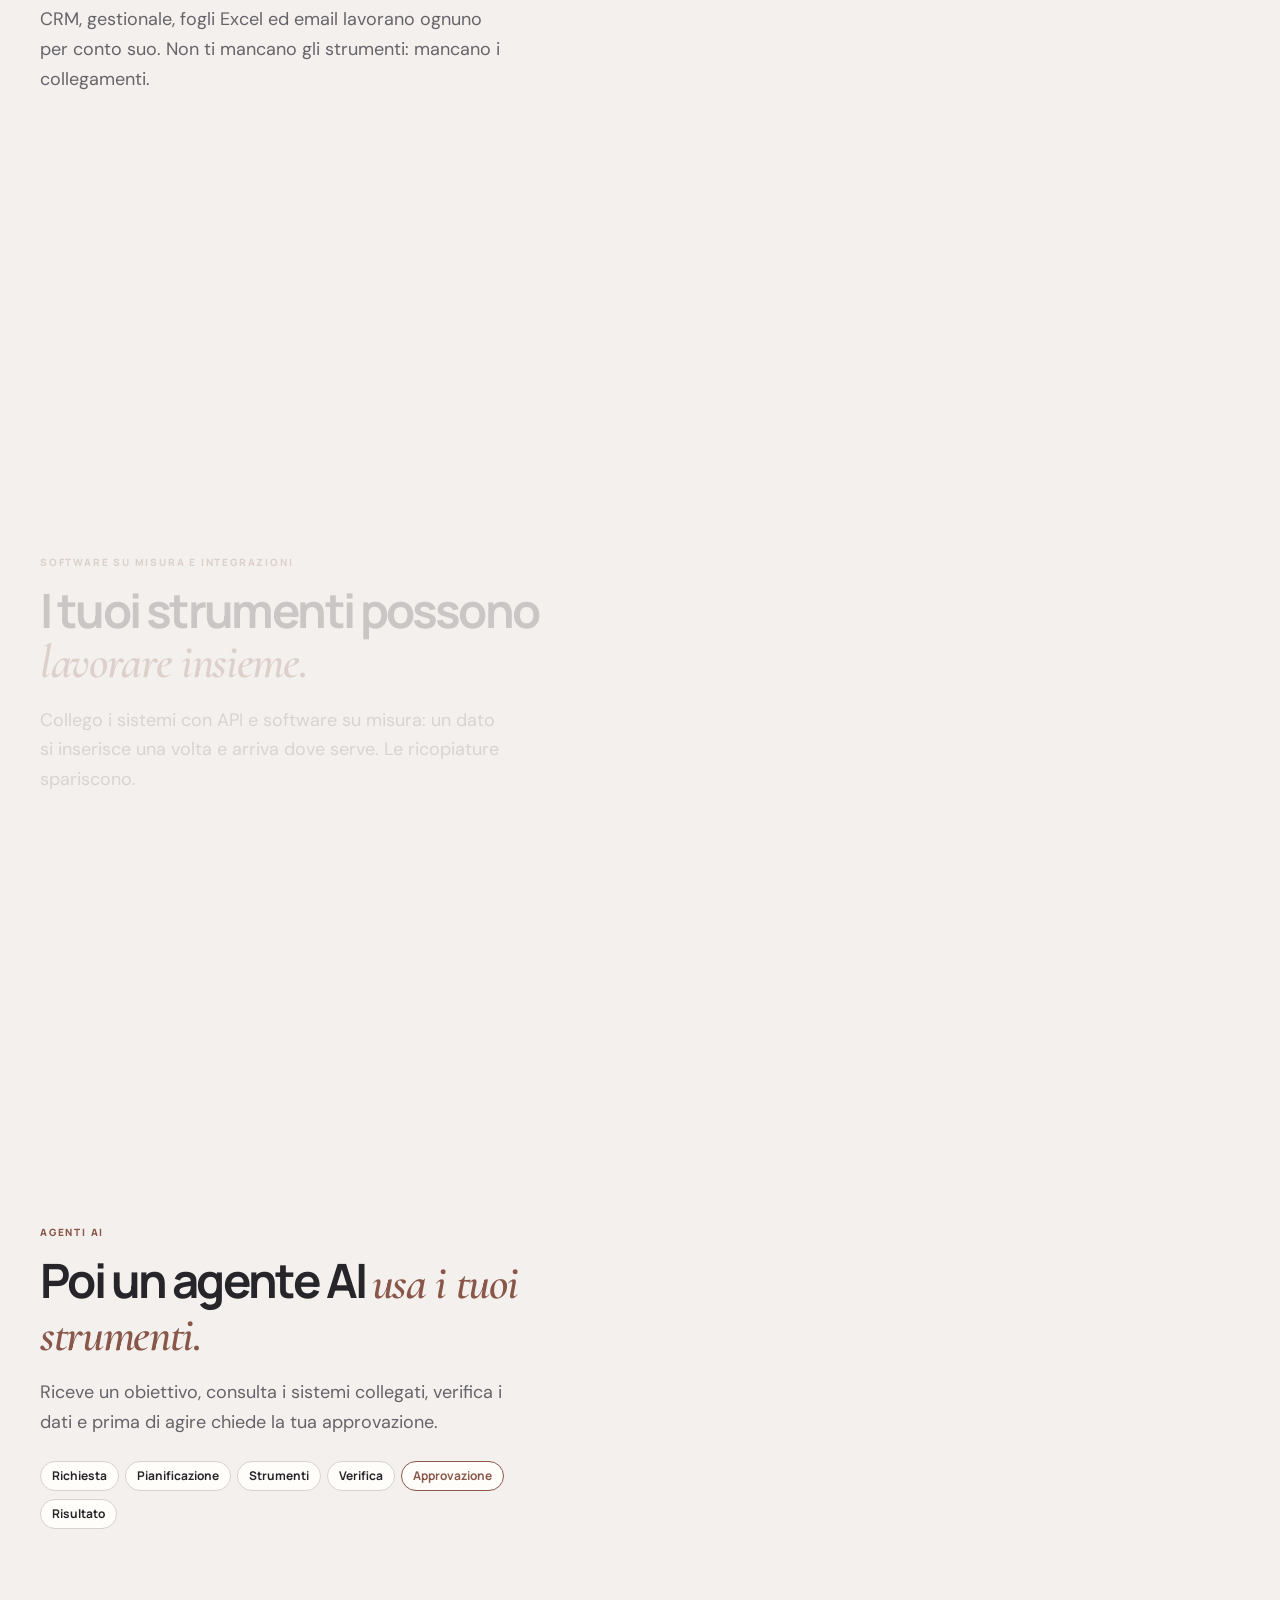
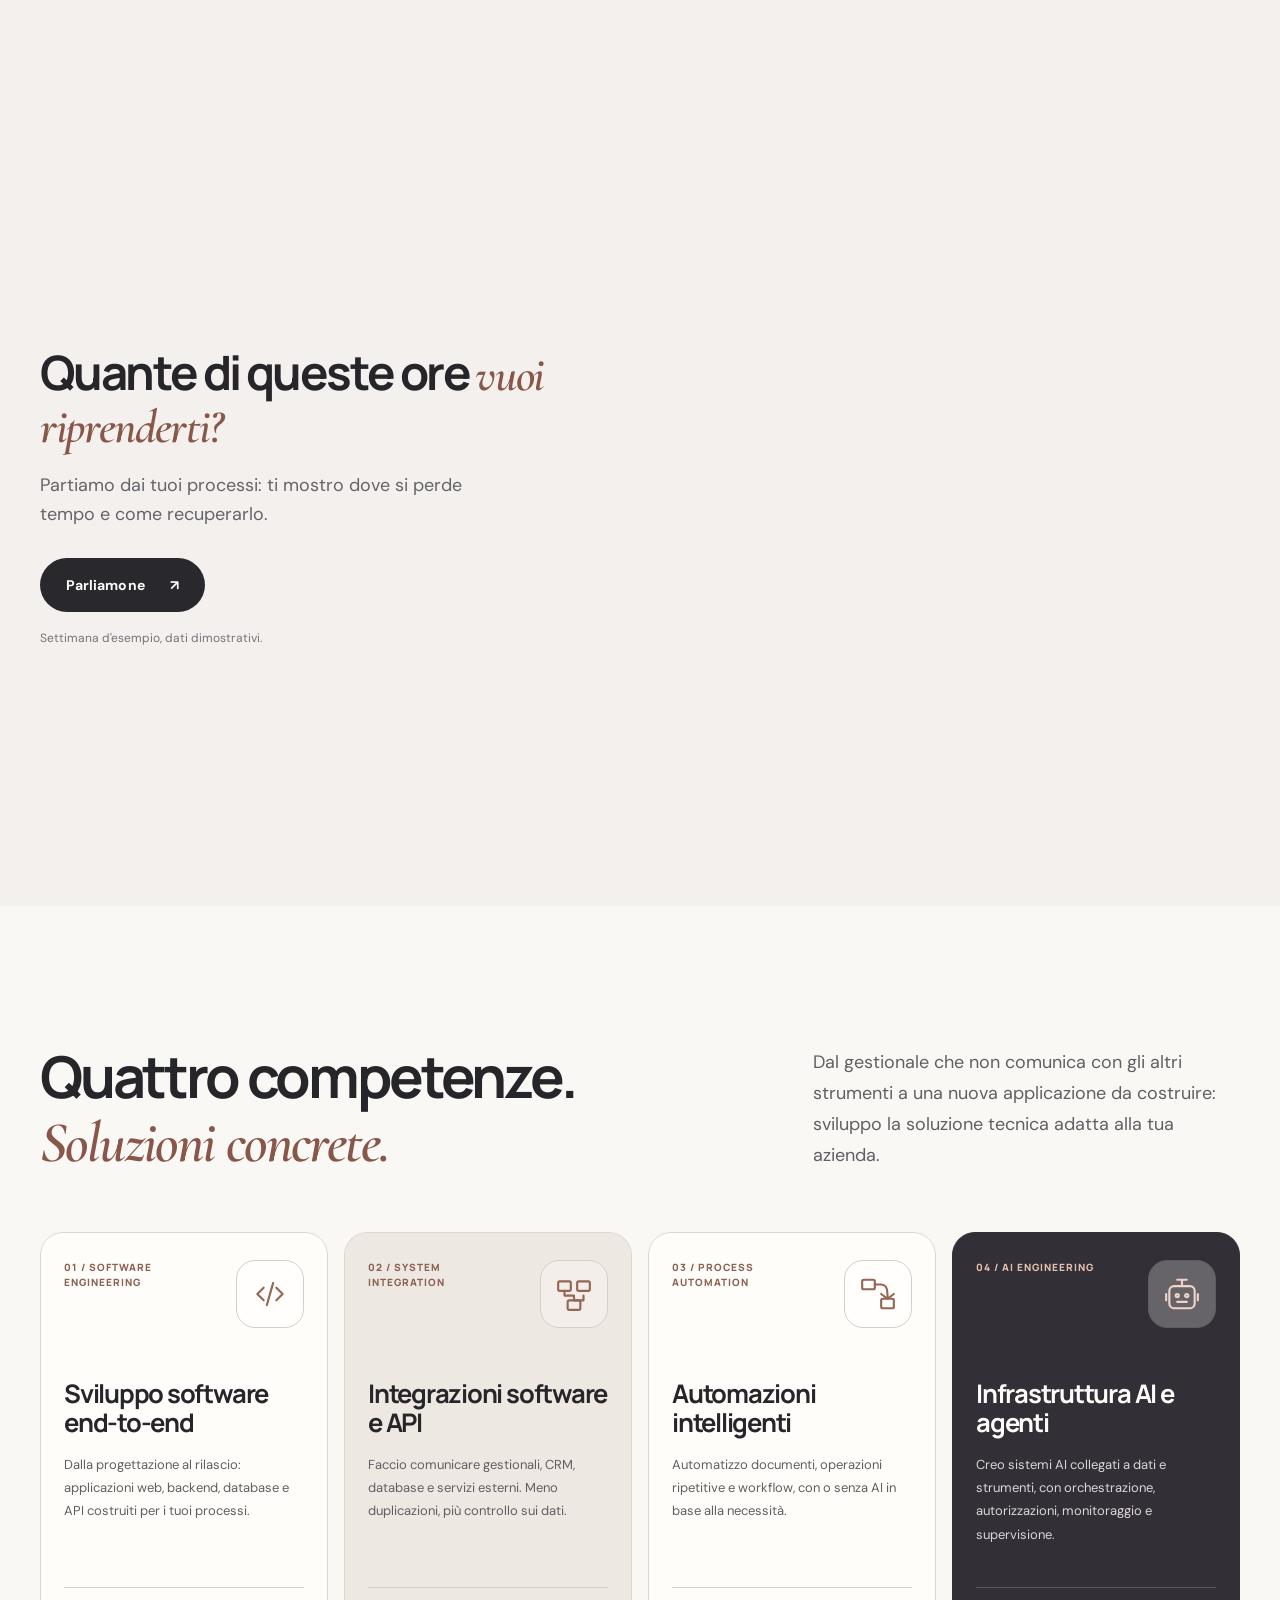
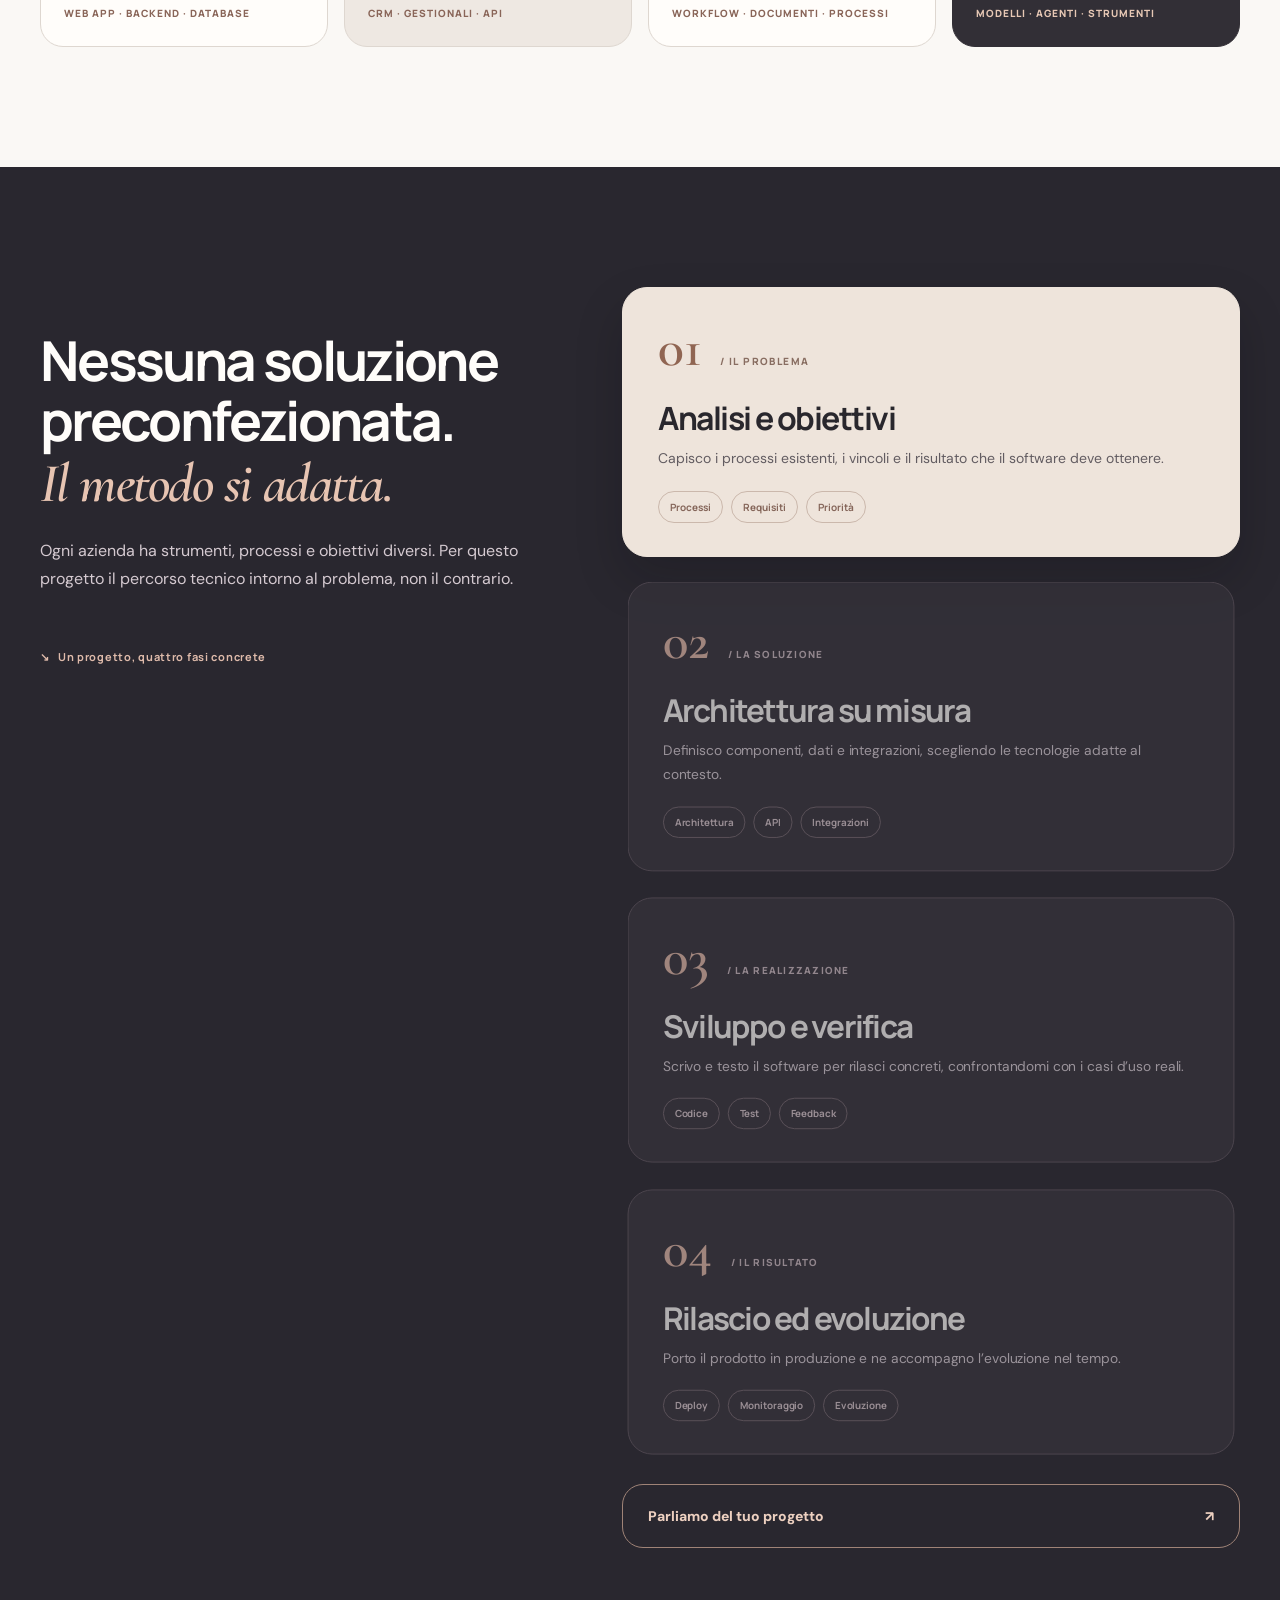
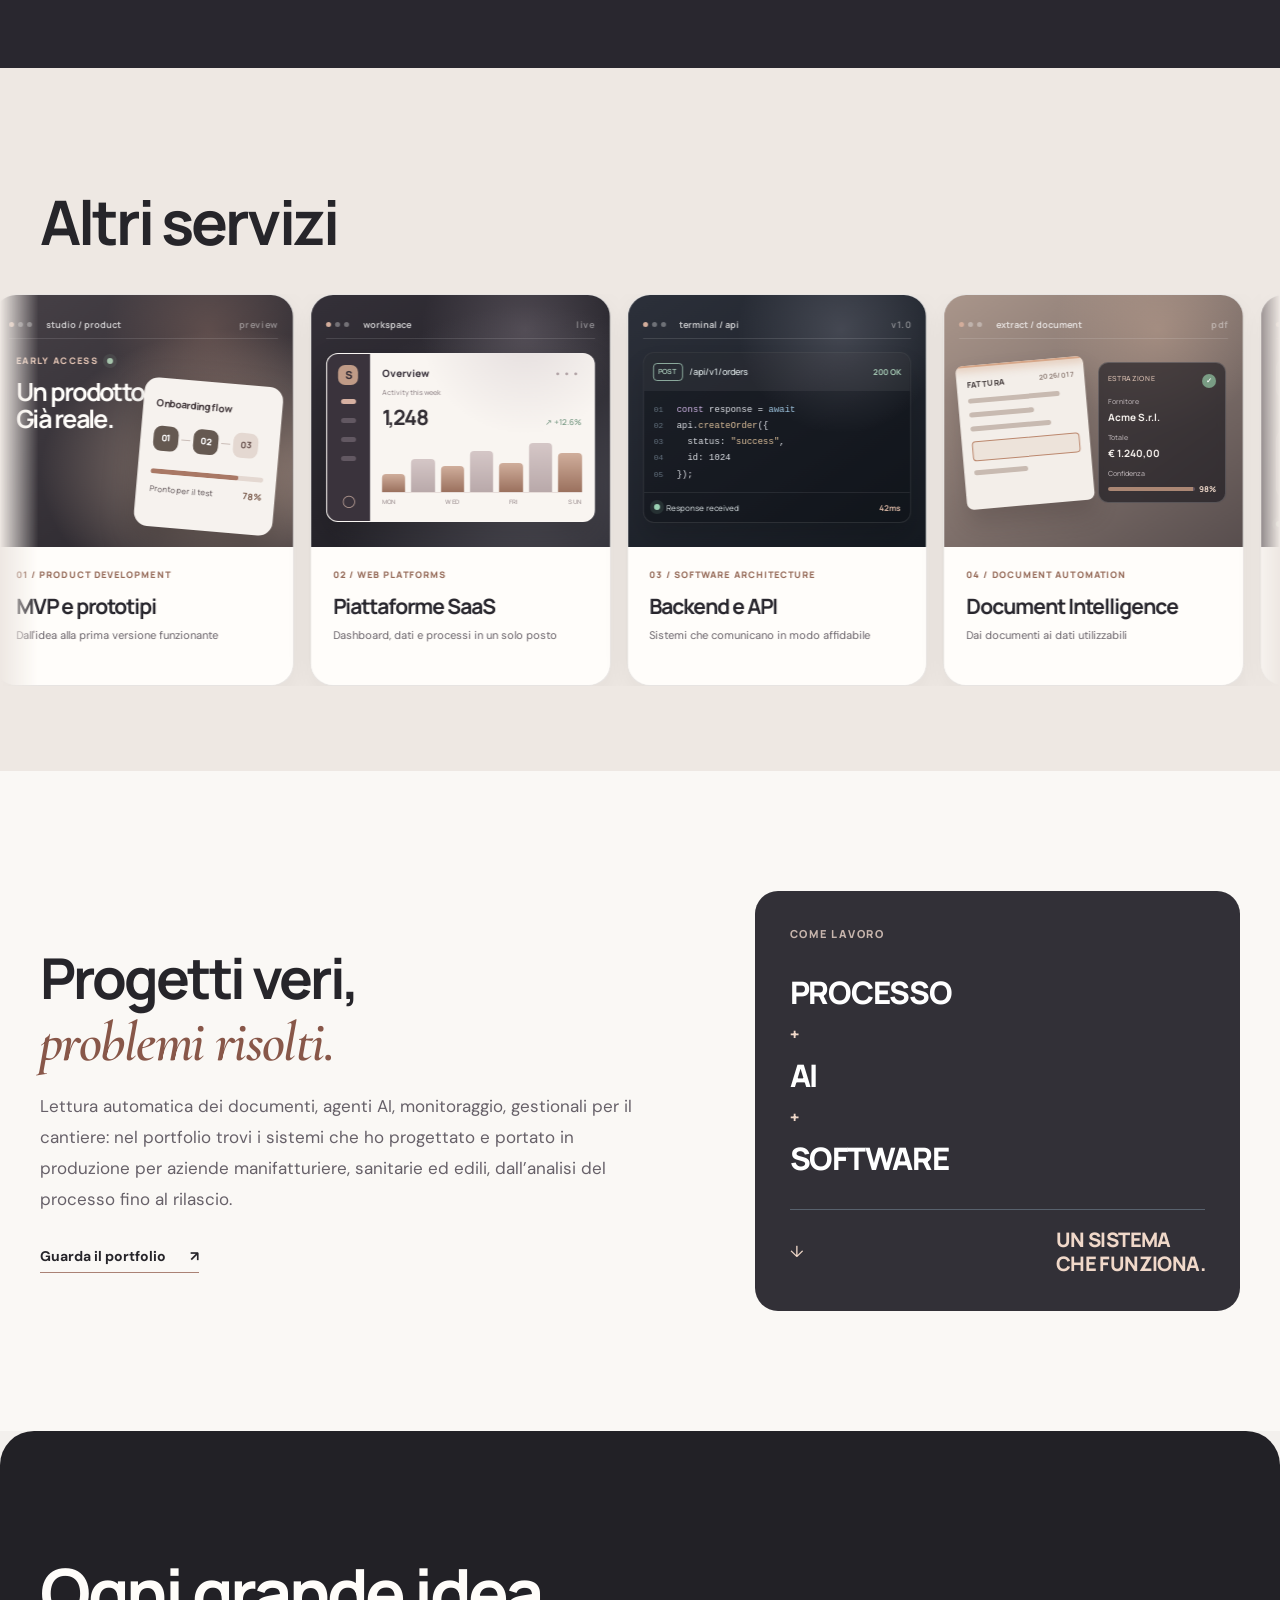
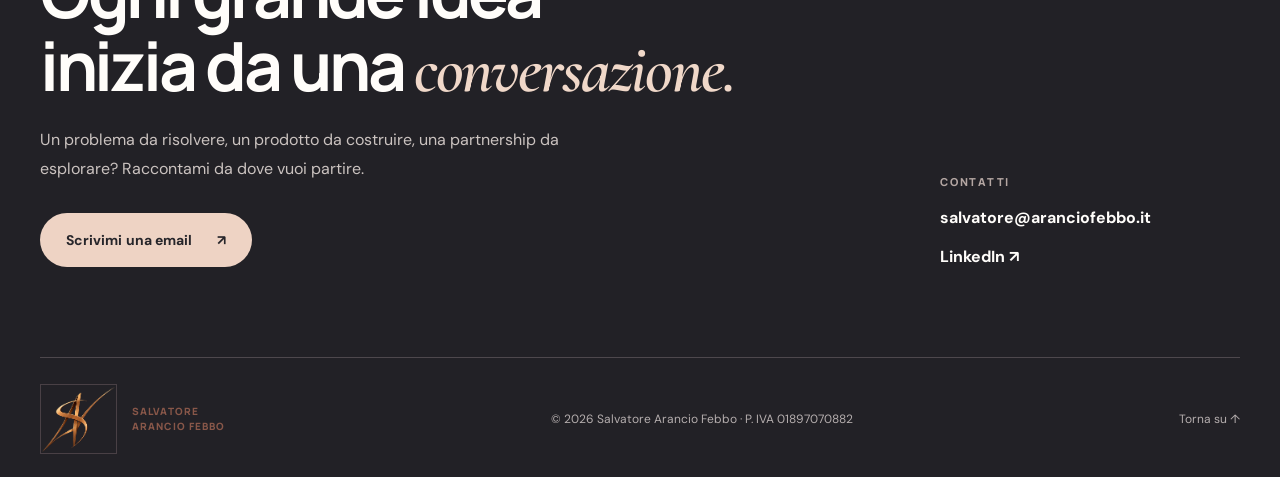
==== commit 8bc72af5: "refactor: scroll story as a fixed week calendar with text scrolling past it The calendar stays put (" ====
--- a/index.html
+++ b/index.html
@@ -1,5 +1,5 @@
 <!doctype html><html lang="it"><head>
-<meta charset="utf-8"><script>if(location.pathname === "/index.html") history.replaceState(null, "", "/" + location.search + location.hash);</script><script>document.documentElement.classList.add("ss-js")</script><meta name="viewport" content="width=device-width,initial-scale=1,maximum-scale=1,user-scalable=no">
+<meta charset="utf-8"><script>if(location.pathname === "/index.html") history.replaceState(null, "", "/" + location.search + location.hash);</script><meta name="viewport" content="width=device-width,initial-scale=1,maximum-scale=1,user-scalable=no">
 <meta name="theme-color" content="#f3f0ed"><meta name="color-scheme" content="light">
 <title>Sviluppo software, AI e integrazioni | Salvatore Arancio Febbo</title><meta name="description" content="Salvatore Arancio Febbo: sviluppo software su misura, backend, API, integrazioni e automazioni. Partner tecnico freelance per aziende e prodotti digitali, dagli agenti AI al software su misura.">
 <link rel="canonical" href="https://salvatore.aranciofebbo.it/">
@@ -13,8 +13,8 @@
 <link rel="stylesheet" href="/assets/services-live.css?v=20261020-drag1">
 <script defer src="/assets/site.js?v=20261020-marquee-4dds"></script>
 <script defer src="/assets/services-live.js?v=20261020-drag1"></script>
-<link rel="stylesheet" href="/assets/scroll-story.css?v=20261024-ss1">
-<script defer src="/assets/scroll-story.js?v=20261024-ss1"></script>
+<link rel="stylesheet" href="/assets/scroll-story.css?v=20261024-ss3">
+<script defer src="/assets/scroll-story.js?v=20261024-ss3"></script>
 <script type="application/ld+json">{"@context":"https://schema.org","@type":"Person","name":"Salvatore Arancio Febbo","url":"https://salvatore.aranciofebbo.it/","image":"https://salvatore.aranciofebbo.it/images/salvatore-social-2026.jpg","jobTitle":"Ingegnere informatico e freelance","sameAs":["https://www.linkedin.com/in/salvatore-arancio-febbo-43b61a180/"],"alumniOf":{"@type":"CollegeOrUniversity","name":"Università di Pisa"}}</script>
 </head><body class="is-home"><a class="skip-link" href="#main">Vai al contenuto</a><header class="site-header" id="top"><div class="container header-inner">
 <a class="brand" href="/" aria-label="Salvatore Arancio Febbo, homepage"><img class="brand-mark-image" src="/images/saf-monogram-transparent.webp" width="74" height="66" alt="" decoding="async"><span class="brand-name">SALVATORE<br>ARANCIO FEBBO</span></a>
@@ -32,21 +32,25 @@
 </div><div class="hero-scroll" aria-hidden="true"><span>SCOPRI IL MIO APPROCCIO</span><span>↓</span></div></section>
 <div class="competency-strip" aria-label="Ambiti di competenza"><div class="container"><span>SOFTWARE SU MISURA</span><i></i><span>API &amp; INTEGRAZIONI</span><i></i><span>PRODOTTI DIGITALI</span><i></i><span>AGENTI AI</span></div></div>
 <section class="ss" id="come-cambia" aria-labelledby="ss-title" data-scroll-story>
-<a class="ss-skip" href="#servizi">Salta l'animazione e vai ai servizi</a>
-<div class="ss-stage"><div class="container ss-layout">
-<div class="ss-head"><span class="eyebrow">DAL TEMPO PERSO AGLI AGENTI AI</span><h2 class="ss-sr" id="ss-title">Come software su misura, integrazioni e agenti AI cambiano il lavoro di un'azienda</h2>
-<ol class="ss-rail" aria-hidden="true"><li><span>Tempo</span><i><b></b></i></li><li><span>Sistemi</span><i><b></b></i></li><li><span>Integrazione</span><i><b></b></i></li><li><span>AI</span><i><b></b></i></li></ol></div>
-<div class="ss-scenes">
-<article class="ss-scene is-active" data-scene="0"><span class="ss-kicker">01 / Il tempo</span><h3>Dove finiscono <em>le ore?</em></h3><p>Una settimana ha 40 ore. Una parte se ne va in lavoro che non fa crescere l'azienda.</p>
-<ul class="ss-legend"><li><i></i>Operazioni ripetitive<b>7 h</b></li><li><i></i>Dati ricopiati a mano<b>6 h</b></li><li><i></i>Documenti e report<b>5 h</b></li><li><i></i>Coordinare strumenti diversi<b>4 h</b></li></ul><small class="ss-note">Settimana d'esempio, dati dimostrativi.</small></article>
-<article class="ss-scene" data-scene="1"><span class="ss-kicker">02 / Il vero problema</span><h3>Gli strumenti ci sono. <em>Non si parlano.</em></h3><p>CRM, gestionale, fogli di calcolo, email: lo stesso dato viene copiato da un sistema all'altro, ricontrollato, a volte perso. Il problema non è cosa usi, ma come è collegato.</p></article>
-<article class="ss-scene" data-scene="2"><span class="ss-kicker">03 / L'architettura</span><h3>I tuoi strumenti possono <em>lavorare insieme.</em></h3><p>Collego i sistemi con API, integrazioni e software su misura. Un dato si inserisce una volta e arriva dove serve: i passaggi superflui spariscono.</p></article>
-<article class="ss-scene" data-scene="3"><span class="ss-kicker">04 / L'AI operativa</span><h3>Poi un agente AI <em>usa i tuoi strumenti.</em></h3><p>Riceve un obiettivo, consulta i sistemi collegati e prepara il lavoro. Con verifiche sui dati reali, e l'ultima parola resta a te.</p>
-<ol class="ss-steps"><li><b>Richiesta</b><span>Prepara l'offerta per il cliente che ha scritto stamattina.</span></li><li><b>Pianificazione</b><span>Individua cosa serve: storico, prezzi, disponibilità.</span></li><li><b>Strumenti</b><span>Legge email e CRM, interroga il gestionale.</span></li><li><b>Verifica</b><span>Confronta prezzi e giacenze con il database.</span></li><li><b>Approvazione</b><span>Ti mostra la bozza e attende il tuo ok.</span></li><li><b>Risultato</b><span>Offerta inviata e registrata nel CRM.</span></li></ol>
-<p class="ss-step-now" aria-hidden="true"></p></article>
+<div class="container ss-layout">
+<div class="ss-cal-wrap" aria-hidden="true"><div class="ss-cal">
+<div class="ss-cal-head"><div><span class="ss-cal-kicker">Settimana tipo</span><strong><b class="ss-free">40</b> ore libere <small>su 40</small></strong></div><span class="ss-cal-tag">Esempio</span></div>
+<div class="ss-cal-grid"><div class="ss-cal-days"><span>LUN</span><span>MAR</span><span>MER</span><span>GIO</span><span>VEN</span></div><div class="ss-cal-hours"><span>9</span><span>10</span><span>11</span><span>12</span><span>14</span><span>15</span><span>16</span><span>17</span></div><div class="ss-cal-cells"><i data-cat="2" style="--i:2" data-rec="7"></i><i data-cat="3" style="--i:1" data-rec="6"></i><i></i><i></i><i></i><i></i><i data-cat="0" style="--i:6"></i><i data-cat="0" style="--i:1" data-rec="7"></i><i data-cat="2" style="--i:0" data-rec="7"></i><i></i><i data-cat="1" style="--i:0" data-rec="6"></i><i></i><i></i><i data-cat="2" style="--i:1" data-rec="7"></i><i></i><i data-cat="1" style="--i:4" data-rec="6"></i><i data-cat="0" style="--i:3" data-rec="7"></i><i data-cat="3" style="--i:3"></i><i data-cat="0" style="--i:0" data-rec="7"></i><i></i><i></i><i data-cat="0" style="--i:5"></i><i data-cat="0" style="--i:4"></i><i data-cat="0" style="--i:2" data-rec="7"></i><i data-cat="1" style="--i:1" data-rec="6"></i><i></i><i data-cat="1" style="--i:2" data-rec="6"></i><i data-cat="2" style="--i:3"></i><i></i><i></i><i></i><i data-cat="3" style="--i:2" data-rec="6"></i><i></i><i data-cat="1" style="--i:3" data-rec="6"></i><i data-cat="3" style="--i:0" data-rec="6"></i><i></i><i data-cat="2" style="--i:4"></i><i data-cat="1" style="--i:5" data-rec="6"></i><i></i><i></i></div></div>
+<ul class="ss-cal-legend"><li data-k="0">Ripetitive</li><li data-k="1">Dati ricopiati</li><li data-k="2">Documenti</li><li data-k="3">Coordinamento</li><li data-k="r">Recuperate</li></ul>
+</div></div>
+<div class="ss-steps">
+<h2 class="ss-sr" id="ss-title">Dove finiscono le ore della settimana, e come recuperarle con software su misura, integrazioni e agenti AI</h2>
+<article class="ss-step" data-step="0"><span class="eyebrow">Il problema</span><h3>40 ore.</h3><p>La settimana lavorativa del tuo team. Sembrano tante.</p></article>
+<article class="ss-step" data-step="1"><h3><span>7 ore</span></h3><p>Operazioni ripetitive: le stesse azioni, ogni giorno, fatte a mano.</p></article>
+<article class="ss-step" data-step="2"><h3><span>6 ore</span></h3><p>Dati ricopiati da un programma all'altro.</p></article>
+<article class="ss-step" data-step="3"><h3><span>5 ore</span></h3><p>Documenti e report compilati a mano.</p></article>
+<article class="ss-step" data-step="4"><h3><span>4 ore</span></h3><p>Coordinare strumenti diversi: email, telefonate, fogli che non tornano.</p></article>
+<article class="ss-step" data-step="5"><span class="eyebrow">Il vero problema</span><h3>Restano 18 ore. <em>Gli strumenti non si parlano.</em></h3><p>CRM, gestionale, fogli Excel ed email lavorano ognuno per conto suo. Non ti mancano gli strumenti: mancano i collegamenti.</p></article>
+<article class="ss-step" data-step="6"><span class="eyebrow">Software su misura e integrazioni</span><h3>I tuoi strumenti possono <em>lavorare insieme.</em></h3><p>Collego i sistemi con API e software su misura: un dato si inserisce una volta e arriva dove serve. Le ricopiature spariscono.</p></article>
+<article class="ss-step" data-step="7"><span class="eyebrow">Agenti AI</span><h3>Poi un agente AI <em>usa i tuoi strumenti.</em></h3><p>Riceve un obiettivo, consulta i sistemi collegati, verifica i dati e prima di agire chiede la tua approvazione.</p><ol class="ss-flow"><li>Richiesta</li><li>Pianificazione</li><li>Strumenti</li><li>Verifica</li><li>Approvazione</li><li>Risultato</li></ol></article>
+<article class="ss-step ss-step-final" data-step="8"><h3>Quante di queste ore <em>vuoi riprenderti?</em></h3><p>Partiamo dai tuoi processi: ti mostro dove si perde tempo e come recuperarlo.</p><a class="btn btn-primary" href="mailto:salvatore@aranciofebbo.it?subject=Voglio%20recuperare%20ore%20di%20lavoro">Parliamone <span aria-hidden="true">↗</span></a><small class="ss-note">Settimana d'esempio, dati dimostrativi.</small></article>
 </div>
-<div class="ss-visual" aria-hidden="true"><div class="ss-canvas"></div></div>
-</div></div>
+</div>
 </section>
 
 <section class="section pillar-section" id="servizi"><div class="container"><div class="section-head split-head"><div><h2>Quattro competenze.<br><em>Soluzioni concrete.</em></h2></div><p>Dal gestionale che non comunica con gli altri strumenti a una nuova applicazione da costruire: sviluppo la soluzione tecnica adatta alla tua azienda.</p></div><div class="pillar-grid"><article class="pillar-card"><div class="pillar-top"><span>01 / SOFTWARE ENGINEERING</span><span class="pillar-icon"><svg viewBox="0 0 24 24" width="52" height="52" fill="none" stroke="currentColor" stroke-linecap="round" stroke-linejoin="round" stroke-width="1.35" aria-hidden="true"><path d="m8 8-4 4 4 4m8-8 4 4-4 4m-2-11-4 14"/></svg></span></div><h3>Sviluppo software end-to-end</h3><p>Dalla progettazione al rilascio: applicazioni web, backend, database e API costruiti per i tuoi processi.</p><span class="pillar-summary">WEB APP · BACKEND · DATABASE</span></article><article class="pillar-card"><div class="pillar-top"><span>02 / SYSTEM INTEGRATION</span><span class="pillar-icon"><svg viewBox="0 0 24 24" width="52" height="52" fill="none" stroke="currentColor" stroke-linecap="round" stroke-linejoin="round" stroke-width="1.35" aria-hidden="true"><rect x="2" y="4" width="8" height="6" rx="1"/><rect x="14" y="4" width="8" height="6" rx="1"/><rect x="8" y="16" width="8" height="6" rx="1"/><path d="M6 10v3h6v3m6-3v3h-6"/></svg></span></div><h3>Integrazioni software e API</h3><p>Faccio comunicare gestionali, CRM, database e servizi esterni. Meno duplicazioni, più controllo sui dati.</p><span class="pillar-summary">CRM · GESTIONALI · API</span></article><article class="pillar-card"><div class="pillar-top"><span>03 / PROCESS AUTOMATION</span><span class="pillar-icon"><svg viewBox="0 0 24 24" width="52" height="52" fill="none" stroke="currentColor" stroke-linecap="round" stroke-linejoin="round" stroke-width="1.35" aria-hidden="true"><rect x="2" y="3" width="8" height="6" rx="1"/><rect x="14" y="15" width="8" height="6" rx="1"/><path d="M10 6h4q4 0 4 6v3m-4-3 4 3 4-3"/></svg></span></div><h3>Automazioni intelligenti</h3><p>Automatizzo documenti, operazioni ripetitive e workflow, con o senza AI in base alla necessità.</p><span class="pillar-summary">WORKFLOW · DOCUMENTI · PROCESSI</span></article><article class="pillar-card"><div class="pillar-top"><span>04 / AI ENGINEERING</span><span class="pillar-icon"><svg viewBox="0 0 24 24" width="52" height="52" fill="none" stroke="currentColor" stroke-linecap="round" stroke-linejoin="round" stroke-width="1.35" aria-hidden="true"><rect x="4" y="7" width="16" height="14" rx="3"/><path d="M12 3v4m-3-4h6M2 12v4m20-4v4M9 17h6"/><circle cx="9" cy="13" r="1"/><circle cx="15" cy="13" r="1"/></svg></span></div><h3>Infrastruttura AI e agenti</h3><p>Creo sistemi AI collegati a dati e strumenti, con orchestrazione, autorizzazioni, monitoraggio e supervisione.</p><span class="pillar-summary">MODELLI · AGENTI · STRUMENTI</span></article></div></div></section>
--- a/assets/scroll-story.css
+++ b/assets/scroll-story.css
@@ -1,136 +1,99 @@
-/* SCROLL STORY · OCT 2026 — pinned four-scene narrative: lost hours, disconnected tools, integration, AI agent.
-   Without JS the scenes read as a plain stacked section; html.ss-js (set inline in <head>) enables the pinned stage before first paint. */
-.ss{--ss-c0:#885749;--ss-c1:#b9876f;--ss-c2:#e0bfad;--ss-c3:#777279;--ss-ease:cubic-bezier(.22,1,.36,1);position:relative;background:var(--paper);border-top:1px solid var(--line)}
-.ss-skip{position:absolute;left:0;top:0;width:1px;height:1px;overflow:hidden;clip-path:inset(50%);white-space:nowrap}
-.ss-skip:focus{position:fixed;z-index:40;left:16px;top:96px;width:auto;height:auto;clip-path:none;padding:10px 14px;border-radius:999px;background:var(--ink);color:#fffdfa;font:700 13px/1.2 "Manrope",sans-serif}
+/* SCROLL STORY · OCT 2026 — a fixed (sticky) week calendar; the text steps scroll past it and each one updates the hours.
+   Without JS every step is fully visible and the calendar shows the empty week. */
+.ss{--ss-c0:#885749;--ss-c1:#b9876f;--ss-c2:#dcb6a2;--ss-c3:#6f6a72;--ss-ease:cubic-bezier(.22,1,.36,1);position:relative;background:var(--paper);border-top:1px solid var(--line);padding:90px 0 40px}
 .ss-sr{position:absolute;width:1px;height:1px;margin:-1px;padding:0;overflow:hidden;clip:rect(0 0 0 0);white-space:nowrap;border:0}
+.ss-layout{display:grid;grid-template-columns:minmax(0,1fr) minmax(0,1.05fr);column-gap:clamp(40px,6vw,96px);align-items:start}
 
-.ss-stage{padding:110px 0}
-.ss-layout{display:grid;gap:36px}
-.ss-head .eyebrow::before{content:"";width:6px;height:6px;border-radius:50%;background:var(--accent)}
-.ss-rail{display:none}
-.ss-scenes{display:grid;gap:56px}
-.ss-kicker{display:block;font:800 11px/1.5 "Manrope",sans-serif;letter-spacing:.15em;text-transform:uppercase;color:var(--accent)}
-.ss-scene h3{font-size:clamp(34px,3.7vw,54px);margin:14px 0 18px;letter-spacing:-.055em;line-height:1.04;max-width:560px}
-.ss-scene p{font-size:17px;line-height:1.7;color:var(--muted);max-width:500px;margin:0}
-.ss-legend{list-style:none;margin:26px 0 0;padding:0;display:grid;gap:2px;max-width:440px}
-.ss-legend li{display:grid;grid-template-columns:14px 1fr auto;align-items:center;gap:12px;padding:9px 0;border-top:1px solid var(--line);font:600 14px/1.3 "Manrope",sans-serif;color:var(--ink)}
-.ss-legend li:last-child{border-bottom:1px solid var(--line)}
-.ss-legend i{width:12px;height:12px;border-radius:3px;background:var(--ss-c0)}
-.ss-legend li:nth-child(2) i{background:var(--ss-c1)}.ss-legend li:nth-child(3) i{background:var(--ss-c2)}.ss-legend li:nth-child(4) i{background:var(--ss-c3)}
-.ss-legend b{font:700 12px/1 "Manrope",sans-serif;letter-spacing:.04em;color:var(--muted);font-variant-numeric:tabular-nums}
-.ss-note{display:block;margin-top:12px;font-size:12px;color:var(--taupe)}
-.ss-steps{list-style:none;margin:24px 0 0;padding:0;counter-reset:ss;display:grid;max-width:480px}
-.ss-steps li{counter-increment:ss;display:grid;grid-template-columns:28px 112px 1fr;gap:10px;align-items:baseline;padding:8px 0;border-top:1px solid var(--line);font-size:14px;line-height:1.45;color:var(--muted)}
-.ss-steps li::before{content:counter(ss,decimal-leading-zero);font:800 10px/1.4 "Manrope",sans-serif;letter-spacing:.1em;color:var(--taupe)}
-.ss-steps b{font:700 13px/1.45 "Manrope",sans-serif;color:var(--ink)}
-.ss-step-now{display:none}
-.ss-visual{display:none}
+/* ---------- Calendar (sticky) ---------- */
+.ss-cal-wrap{grid-column:2;grid-row:1;position:sticky;top:max(104px,calc(50vh - 290px));z-index:2}
+.ss-cal{background:#fffdfa;border:1px solid var(--line);border-radius:26px;padding:26px 28px 24px;box-shadow:0 24px 60px rgba(38,37,42,.07)}
+.ss-cal-head{display:flex;justify-content:space-between;align-items:flex-start;gap:16px;margin-bottom:22px}
+.ss-cal-kicker{display:block;font:800 10px/1.4 "Manrope",sans-serif;letter-spacing:.15em;text-transform:uppercase;color:var(--accent);margin-bottom:8px}
+.ss-cal-head strong{display:flex;align-items:baseline;gap:10px;font:700 15px/1 "Manrope",sans-serif;color:var(--ink)}
+.ss-cal-head strong b{font-size:56px;font-weight:800;letter-spacing:-.06em;line-height:.85;font-variant-numeric:tabular-nums;min-width:1.25em}
+.ss-cal-head small{font-size:13px;font-weight:600;color:var(--muted)}
+.ss-cal-tag{padding:6px 10px;border:1px solid var(--line);border-radius:999px;font:700 10px/1 "Manrope",sans-serif;letter-spacing:.1em;text-transform:uppercase;color:var(--muted);white-space:nowrap}
 
-/* ---------- Pinned stage (JS on) ---------- */
-html.ss-js .ss{height:460vh;height:460svh}
-html.ss-js .ss-stage{position:sticky;top:0;height:100vh;height:100svh;padding:108px 0 36px;box-sizing:border-box;overflow:hidden}
-html.ss-js .ss-layout{height:100%;grid-template-columns:minmax(0,.8fr) minmax(0,1.2fr);grid-template-rows:1fr auto auto 1fr;grid-template-areas:". visual" "head visual" "text visual" ". visual";column-gap:clamp(36px,5.5vw,88px);row-gap:28px}
-html.ss-js .ss-head{grid-area:head}
-html.ss-js .ss-rail{list-style:none;margin:22px 0 0;padding:0;display:grid;grid-template-columns:repeat(4,1fr);gap:8px;max-width:440px}
-html.ss-js .ss-rail li{display:grid;gap:8px;font:700 10px/1 "Manrope",sans-serif;letter-spacing:.12em;text-transform:uppercase;color:var(--taupe);transition:color .4s}
-html.ss-js .ss-rail li.is-on{color:var(--ink)}
-html.ss-js .ss-rail i{display:block;height:2px;background:var(--line);overflow:hidden;border-radius:2px}
-html.ss-js .ss-rail b{display:block;height:100%;background:var(--accent);transform:scaleX(0);transform-origin:0 50%}
-html.ss-js .ss-scenes{grid-area:text;display:grid;gap:0}
-html.ss-js .ss-scene{grid-area:1/1;opacity:0;transform:translateY(16px);visibility:hidden;transition:opacity .5s var(--ss-ease),transform .6s var(--ss-ease),visibility 0s .6s}
-html.ss-js .ss-scene.is-active{opacity:1;transform:none;visibility:visible;transition:opacity .55s var(--ss-ease) .08s,transform .7s var(--ss-ease) .08s,visibility 0s}
-html.ss-js .ss-scene.is-past{transform:translateY(-16px)}
-html.ss-js .ss-legend li{opacity:.38;transition:opacity .4s}
-html.ss-js .ss-legend li.is-on{opacity:1}
-html.ss-js .ss-steps li{opacity:.4;transition:opacity .35s,color .35s}
-html.ss-js .ss-steps li.is-done{opacity:.75}
-html.ss-js .ss-steps li.is-active{opacity:1;color:var(--ink)}
-html.ss-js .ss-steps li.is-active::before{color:var(--accent)}
-html.ss-js .ss-visual{grid-area:visual;display:flex;align-items:center;min-height:0;height:100%}
+.ss-cal-grid{display:grid;grid-template-columns:30px 1fr;grid-template-rows:auto 1fr;column-gap:10px;row-gap:8px}
+.ss-cal-days{grid-column:2;display:grid;grid-template-columns:repeat(5,1fr);gap:6px}
+.ss-cal-hours{grid-column:1;grid-row:2;display:grid;grid-template-rows:repeat(8,1fr);gap:6px}
+.ss-cal-days span,.ss-cal-hours span{font:700 10px/1 "Manrope",sans-serif;letter-spacing:.12em;color:var(--taupe);display:flex;align-items:center}
+.ss-cal-days span{justify-content:center}
+.ss-cal-hours span{justify-content:flex-end}
+.ss-cal-cells{grid-column:2;grid-row:2;display:grid;grid-template-columns:repeat(5,1fr);grid-auto-rows:38px;gap:6px}
 
-/* ---------- Canvas ---------- */
-.ss-canvas{container-type:size;position:relative;width:100%;height:100%;max-height:760px;border-radius:28px;background:#fffdfa;border:1px solid var(--line);box-shadow:0 24px 60px rgba(38,37,42,.06);overflow:hidden;contain:layout paint;
-  background-image:radial-gradient(circle at 1px 1px,rgba(38,37,42,.085) 1px,transparent 1.4px);background-size:24px 24px;background-position:12px 12px}
-.ss-canvas>*{position:absolute;left:0;top:0}
-.ss-lines{width:100%;height:100%;overflow:visible}
-.ss-lines path{fill:none}
-.ss-manual{stroke:var(--ss-c0);stroke-width:1.5;stroke-dasharray:3 5;stroke-linecap:round}
-.ss-link{stroke:var(--ink);stroke-width:1.4;opacity:.55;transition:stroke .35s,opacity .35s,stroke-width .35s}
-.ss-link.is-hot{stroke:var(--accent);opacity:1;stroke-width:2.2}
-.ss-packet{fill:var(--ss-c0)}
-.ss-pulse{fill:var(--ink)}
-.ss-pulse.is-hot{fill:var(--accent)}
+.ss-cal-cells i{position:relative;overflow:hidden;border-radius:7px;background:#f6f2ee;box-shadow:inset 0 0 0 1px #e6ded7;transition:box-shadow .35s,background-color .35s}
+.ss-cal-cells i::before{content:"";position:absolute;inset:0;background:var(--c,var(--ss-c0));transform:scaleY(0);transform-origin:50% 100%;transition:transform .5s var(--ss-ease);transition-delay:calc(var(--i,0) * 45ms)}
+.ss-cal-cells i::after{content:"";position:absolute;left:50%;top:46%;width:6px;height:11px;border:solid var(--accent);border-width:0 2px 2px 0;transform:translate(-50%,-50%) rotate(45deg) scale(0);transition:transform .4s var(--ss-ease);transition-delay:calc(var(--i,0) * 45ms)}
+.ss-cal-cells [data-cat="1"]{--c:var(--ss-c1)}.ss-cal-cells [data-cat="2"]{--c:var(--ss-c2)}.ss-cal-cells [data-cat="3"]{--c:var(--ss-c3)}
+.ss-cal-cells i.is-lost::before{transform:none}
+.ss-cal-cells i.is-hl{box-shadow:inset 0 0 0 1px #e6ded7,0 0 0 2px var(--accent)}
+.ss-cal-cells i.is-hl::before{animation:ss-blink 1.4s ease-in-out infinite}
+.ss-cal-cells i.is-rec{background:#fbf3ee;box-shadow:inset 0 0 0 1.5px #d9b4a3}
+.ss-cal-cells i.is-rec::after{transform:translate(-50%,-50%) rotate(45deg) scale(1)}
+@keyframes ss-blink{50%{opacity:.55}}
 
-.ss-cell{border-radius:4px;background:#fbf8f4;box-shadow:inset 0 0 0 1px #ddd5ce;transform-origin:0 0;will-change:transform}
-.ss-cell::after{content:"";position:absolute;inset:0;border-radius:inherit;background:var(--c);transform:scale(.25);opacity:0;transition:transform .5s var(--ss-ease),opacity .3s,background-color .5s}
-.ss-cell.is-on::after{transform:none;opacity:1}
-.ss-cell.is-sync::after{background:var(--ink)}
-.ss-label{font:700 10px/1 "Manrope",sans-serif;letter-spacing:.12em;color:var(--taupe);white-space:nowrap}
+.ss-cal-legend{list-style:none;margin:20px 0 0;padding:16px 0 0;border-top:1px solid var(--line);display:flex;flex-wrap:wrap;gap:8px 16px}
+.ss-cal-legend li{display:flex;align-items:center;gap:7px;font:700 11px/1 "Manrope",sans-serif;color:var(--muted);opacity:.35;transition:opacity .4s}
+.ss-cal-legend li::before{content:"";width:10px;height:10px;border-radius:3px;background:var(--ss-c0)}
+.ss-cal-legend [data-k="1"]::before{background:var(--ss-c1)}.ss-cal-legend [data-k="2"]::before{background:var(--ss-c2)}.ss-cal-legend [data-k="3"]::before{background:var(--ss-c3)}
+.ss-cal-legend [data-k="r"]::before{background:#fbf3ee;box-shadow:inset 0 0 0 1.5px #d9b4a3}
+.ss-cal-legend li.is-on{opacity:1;color:var(--ink)}
+.ss:not(.ss-live) .ss-cal-legend li{opacity:1}
 
-.ss-counter{display:flex;align-items:flex-end;gap:12px;color:var(--ink);transition:opacity .4s}
-.ss-counter b{font:800 clamp(44px,13cqmin,92px)/.82 "Manrope",sans-serif;letter-spacing:-.07em;font-variant-numeric:tabular-nums;min-width:2ch}
-.ss-counter span{padding-bottom:4px;font:700 11px/1.35 "Manrope",sans-serif;letter-spacing:.12em;text-transform:uppercase;color:var(--muted)}
+/* ---------- Steps (scroll normally) ---------- */
+.ss-steps{grid-column:1;grid-row:1}
+.ss-step{min-height:78vh;display:flex;flex-direction:column;justify-content:center;padding:24px 0}
+.ss-step:first-of-type{min-height:60vh}
+.ss-step-final{min-height:82vh}
+.ss-step .eyebrow{margin-bottom:16px}
+.ss-step h3{font-size:clamp(34px,3.7vw,54px);line-height:1.04;letter-spacing:-.055em;margin:0 0 18px;max-width:560px}
+.ss-step[data-step="0"] h3,.ss-step h3>span{font-size:clamp(72px,9vw,128px);letter-spacing:-.07em;line-height:.9}
+.ss-step h3>span{color:var(--accent)}
+.ss-step p{font-size:18px;line-height:1.65;color:var(--muted);max-width:470px;margin:0}
+.ss-step .btn{align-self:flex-start;margin-top:28px}
+.ss-note{display:block;margin-top:18px;font-size:12px;color:var(--taupe)}
+.ss-flow{list-style:none;margin:24px 0 0;padding:0;display:flex;flex-wrap:wrap;gap:8px 6px;max-width:500px}
+.ss-flow li{padding:8px 11px;border:1px solid var(--line);border-radius:999px;background:#fffdfa;font:700 12px/1 "Manrope",sans-serif;color:var(--ink)}
+.ss-flow li:nth-child(5){border-color:var(--accent);color:var(--accent)}
 
-.ss-card{display:flex;flex-direction:column;justify-content:flex-start;padding:8px 10px;box-sizing:border-box;border-radius:10px;background:#fffdfa;border:1px solid #d8cfc8;box-shadow:0 10px 26px rgba(38,37,42,.08);transition:border-color .35s,box-shadow .35s;will-change:transform,opacity}
-.ss-card header{display:grid;gap:4px;font:800 10px/1 "Manrope",sans-serif;letter-spacing:.08em;text-transform:uppercase;color:var(--ink);white-space:nowrap;overflow:hidden}
-.ss-card header span{overflow:hidden;text-overflow:ellipsis}
-.ss-card header s{text-decoration:none;font:700 8.5px/1 "Manrope",sans-serif;letter-spacing:.1em;color:var(--ss-c0);transition:color .35s}
-.ss-card.is-linked header s{color:var(--muted)}
-.ss-card.is-hot{border-color:var(--accent);box-shadow:0 0 0 3px rgba(136,87,73,.14),0 12px 30px rgba(38,37,42,.1)}
-.ss-card.is-hot header s{color:var(--accent)}
+.ss-live .ss-step{opacity:.2;transition:opacity .45s var(--ss-ease)}
+.ss-live .ss-step.is-active{opacity:1}
+.ss-live .ss-step.is-active .ss-flow li{animation:ss-chip .45s var(--ss-ease) both}
+.ss-live .ss-step.is-active .ss-flow li:nth-child(2){animation-delay:.12s}.ss-live .ss-step.is-active .ss-flow li:nth-child(3){animation-delay:.24s}.ss-live .ss-step.is-active .ss-flow li:nth-child(4){animation-delay:.36s}.ss-live .ss-step.is-active .ss-flow li:nth-child(5){animation-delay:.48s}.ss-live .ss-step.is-active .ss-flow li:nth-child(6){animation-delay:.6s}
+@keyframes ss-chip{from{opacity:0;transform:translateY(6px)}to{opacity:1;transform:none}}
 
-.ss-hub{display:grid;place-content:center;gap:6px;text-align:center;padding:10px 14px;box-sizing:border-box;border-radius:14px;background:var(--ink);color:#fffdfa;box-shadow:0 18px 40px rgba(38,37,42,.2);will-change:transform,opacity}
-.ss-hub strong{font:800 clamp(12px,3.3cqmin,17px)/1.1 "Manrope",sans-serif;letter-spacing:-.02em;white-space:nowrap}
-.ss-hub span{font:700 9px/1.2 "Manrope",sans-serif;letter-spacing:.12em;text-transform:uppercase;color:#e8cabb}
-
-.ss-agent{display:flex;align-items:center;gap:12px;padding:10px 14px;box-sizing:border-box;border-radius:14px;background:#fffdfa;border:1.5px solid var(--accent);box-shadow:0 14px 34px rgba(136,87,73,.16);will-change:transform,opacity}
-.ss-agent-mark{flex:0 0 26px;height:26px;border-radius:50%;border:1.5px solid var(--accent);position:relative}
-.ss-agent-mark::before,.ss-agent-mark::after{content:"";position:absolute;border-radius:50%}
-.ss-agent-mark::before{inset:5px;border:1.5px dashed rgba(136,87,73,.6);animation:ss-spin 6s linear infinite}
-.ss-agent-mark::after{inset:10px;background:var(--accent)}
-.ss-agent div{display:grid;gap:4px;min-width:0}
-.ss-agent strong{font:800 13px/1 "Manrope",sans-serif;letter-spacing:-.01em}
-.ss-agent span{font:600 11px/1.2 "DM Sans",sans-serif;color:var(--muted);white-space:nowrap;overflow:hidden;text-overflow:ellipsis}
-.ss-human{display:flex;align-items:center;gap:8px;padding:7px 12px 7px 7px;border-radius:999px;background:var(--ink);color:#fffdfa;font:700 11px/1 "Manrope",sans-serif;white-space:nowrap;transition:opacity .35s,transform .45s var(--ss-ease);opacity:0;transform:translateY(6px) scale(.96)}
-.ss-human.is-on{opacity:1;transform:none}
-.ss-human i{display:grid;place-items:center;width:20px;height:20px;border-radius:50%;background:#efcfc0;color:var(--ink);font:800 9px/1 "Manrope",sans-serif;font-style:normal}
-.ss-human svg{width:13px;height:13px;stroke:#efcfc0;stroke-width:2.4;fill:none;opacity:0;transition:opacity .3s}
-.ss-human.is-ok svg{opacity:1}
-@keyframes ss-spin{to{transform:rotate(360deg)}}
-
-/* ---------- Tablet / mobile: visual on top, caption below, same pinned timeline ---------- */
+/* ---------- Tablet / mobile: calendar pinned under the header, steps scroll beneath it ---------- */
 @media(max-width:900px){
-  html.ss-js .ss{height:420vh;height:420svh}
-  html.ss-js .ss-stage{padding:92px 0 14px}
-  html.ss-js .ss-layout{grid-template-columns:minmax(0,1fr);grid-template-rows:auto minmax(0,1fr) auto;grid-template-areas:"head" "visual" "text";row-gap:14px}
-  html.ss-js .ss-rail{margin-top:12px;max-width:none}
-  html.ss-js .ss-rail li{font-size:9px;letter-spacing:.08em}
-  .ss-canvas{max-height:none;border-radius:20px}
-  .ss-scene h3{font-size:clamp(25px,6.6vw,34px);margin:8px 0 8px;max-width:none}
-  .ss-scene p{font-size:15px;line-height:1.55;max-width:none}
-  html.ss-js .ss-legend{grid-template-columns:1fr 1fr;column-gap:16px;margin-top:12px;max-width:none}
-  html.ss-js .ss-legend li{grid-template-columns:10px 1fr auto;gap:8px;padding:6px 0;font-size:12px}
-  html.ss-js .ss-legend li:nth-last-child(2){border-bottom:1px solid var(--line)}
-  html.ss-js .ss-legend i{width:10px;height:10px}
-  html.ss-js .ss-note{margin-top:6px;font-size:11px}
-  html.ss-js .ss-steps{grid-template-columns:repeat(6,1fr);gap:5px;margin-top:12px;max-width:none}
-  html.ss-js .ss-steps li{display:block;height:3px;padding:0;border:0;border-radius:3px;background:var(--line);font-size:0;opacity:1}
-  html.ss-js .ss-steps li::before,html.ss-js .ss-steps li *{display:none}
-  html.ss-js .ss-steps li.is-done{background:#c9a796}
-  html.ss-js .ss-steps li.is-active{background:var(--accent)}
-  html.ss-js .ss-step-now{display:block;margin-top:10px;min-height:2.9em;font-size:14px;line-height:1.45;color:var(--ink)}
-  html.ss-js .ss-step-now b{font-family:"Manrope",sans-serif;color:var(--accent);margin-right:6px}
+  .ss{padding:0 0 20px}
+  .ss-layout{grid-template-columns:minmax(0,1fr)}
+  .ss-cal-wrap{grid-column:1;top:0;margin:0 -18px;padding:86px 18px 14px;background:var(--paper)}
+  .ss-cal-wrap::after{content:"";position:absolute;left:0;right:0;top:100%;height:28px;background:linear-gradient(var(--paper),rgba(243,240,237,0));pointer-events:none}
+  .ss-steps{grid-row:2}
+  .ss-cal{max-width:520px;margin-inline:auto;padding:14px 16px 12px;border-radius:20px}
+  .ss-cal-head{margin-bottom:12px;align-items:center}
+  .ss-cal-kicker{margin-bottom:4px}
+  .ss-cal-head strong{font-size:13px;gap:8px}
+  .ss-cal-head strong b{font-size:38px}
+  .ss-cal-grid{grid-template-columns:22px 1fr;column-gap:8px;row-gap:6px}
+  .ss-cal-days,.ss-cal-hours,.ss-cal-cells{gap:4px}
+  .ss-cal-cells{grid-auto-rows:20px}
+  .ss-cal-cells i{border-radius:5px}
+  .ss-cal-cells i::after{width:4px;height:8px;border-width:0 1.6px 1.6px 0}
+  .ss-cal-days span,.ss-cal-hours span{font-size:9px;letter-spacing:.06em}
+  .ss-cal-legend{margin-top:10px;padding-top:10px;gap:6px 12px}
+  .ss-cal-legend li{font-size:10px;gap:5px}
+  .ss-cal-legend li::before{width:8px;height:8px}
+  .ss-step,.ss-step:first-of-type{min-height:58vh;min-height:58svh;justify-content:flex-start;padding:40px 0 0}
+  .ss-step-final{min-height:60svh}
+  .ss-step h3{font-size:clamp(28px,7.4vw,40px)}
+  .ss-step[data-step="0"] h3,.ss-step h3>span{font-size:clamp(56px,16vw,84px)}
+  .ss-step p{font-size:16px}
 }
-@media(max-width:900px) and (max-height:700px){
-  html.ss-js .ss-scene p:not(.ss-step-now){display:none}
-  html.ss-js .ss-note{display:none}
-}
-@media(min-width:901px) and (max-height:760px){
-  html.ss-js .ss-stage{padding-top:100px}
-  .ss-scene h3{font-size:clamp(30px,3vw,42px)}
-  .ss-scene p{font-size:15px}
-  html.ss-js .ss-steps li{padding:5px 0;font-size:13px}
+@media(max-width:900px) and (max-height:720px){
+  .ss-cal-cells{grid-auto-rows:15px}
+  .ss-cal-head strong b{font-size:32px}
+  .ss-cal-legend{display:none}
 }
 @media(prefers-reduced-motion:reduce){
   .ss *,.ss *::before,.ss *::after{transition:none!important;animation:none!important}
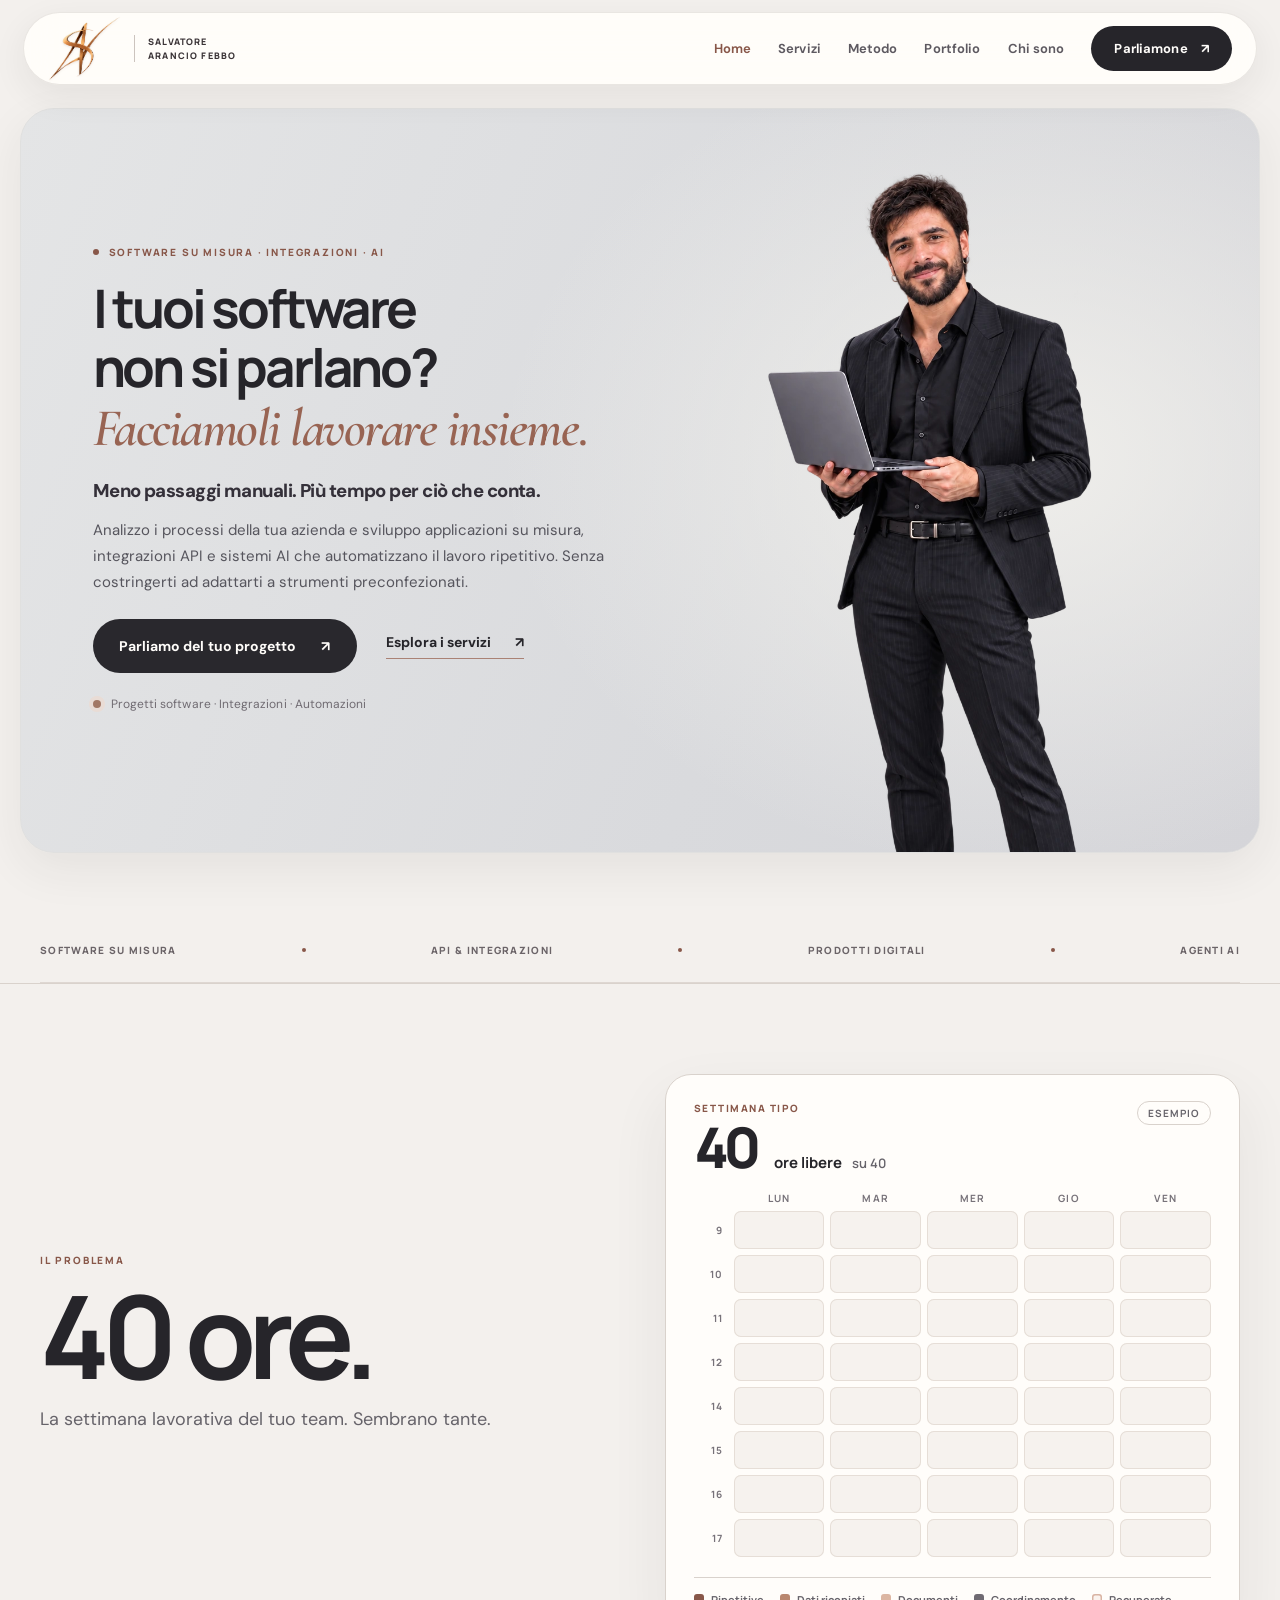
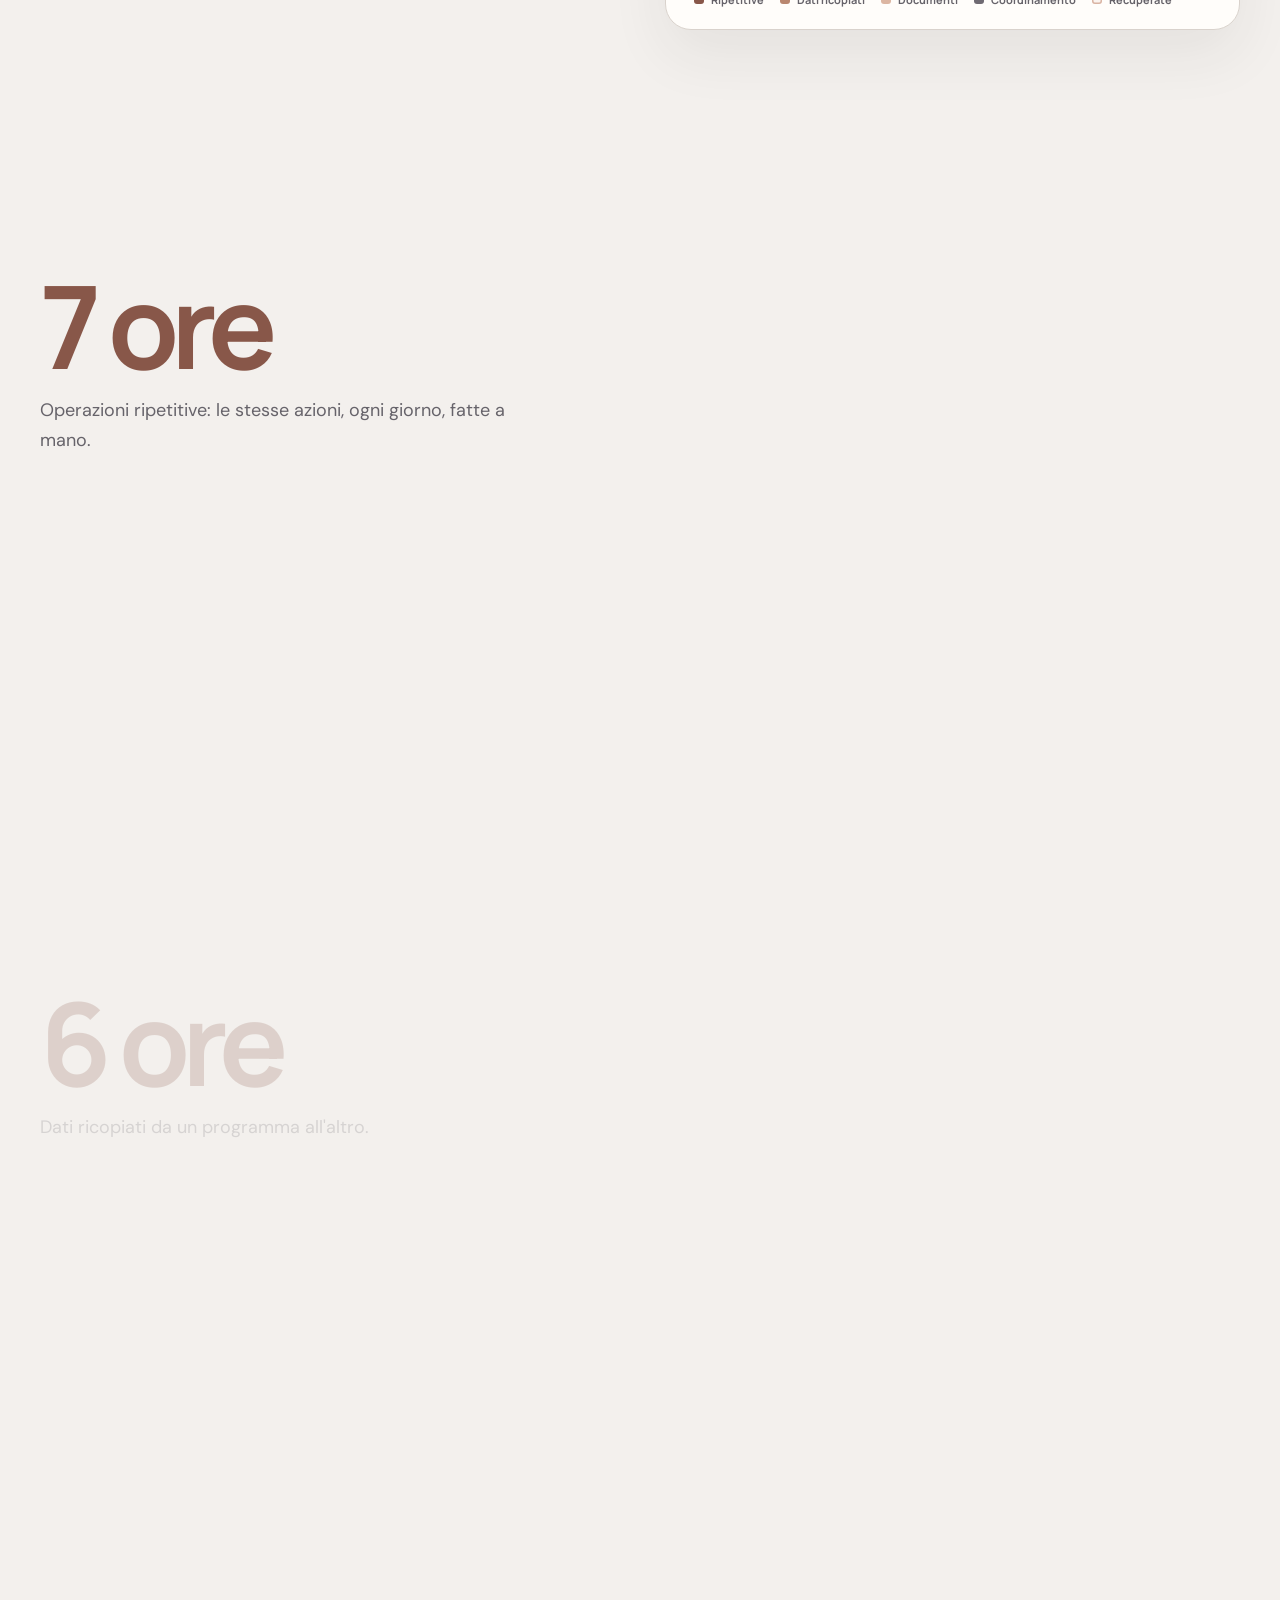
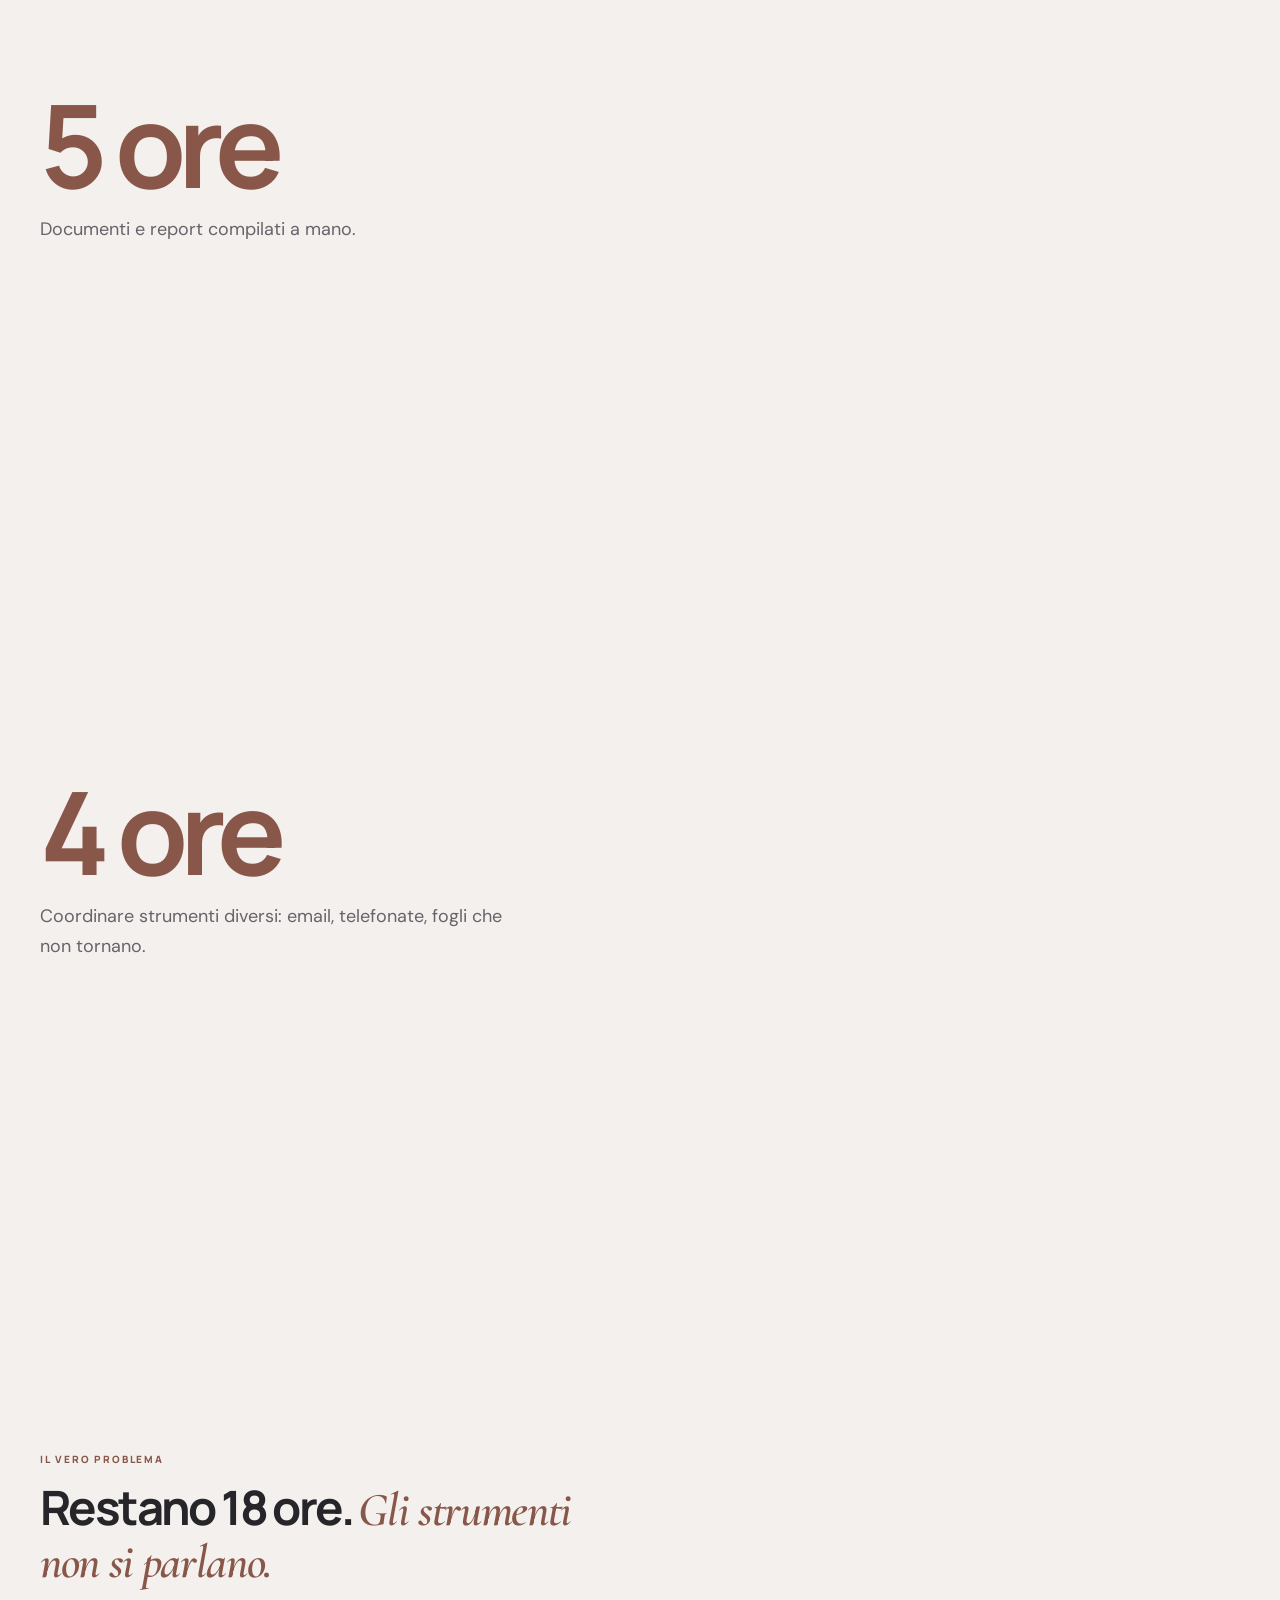
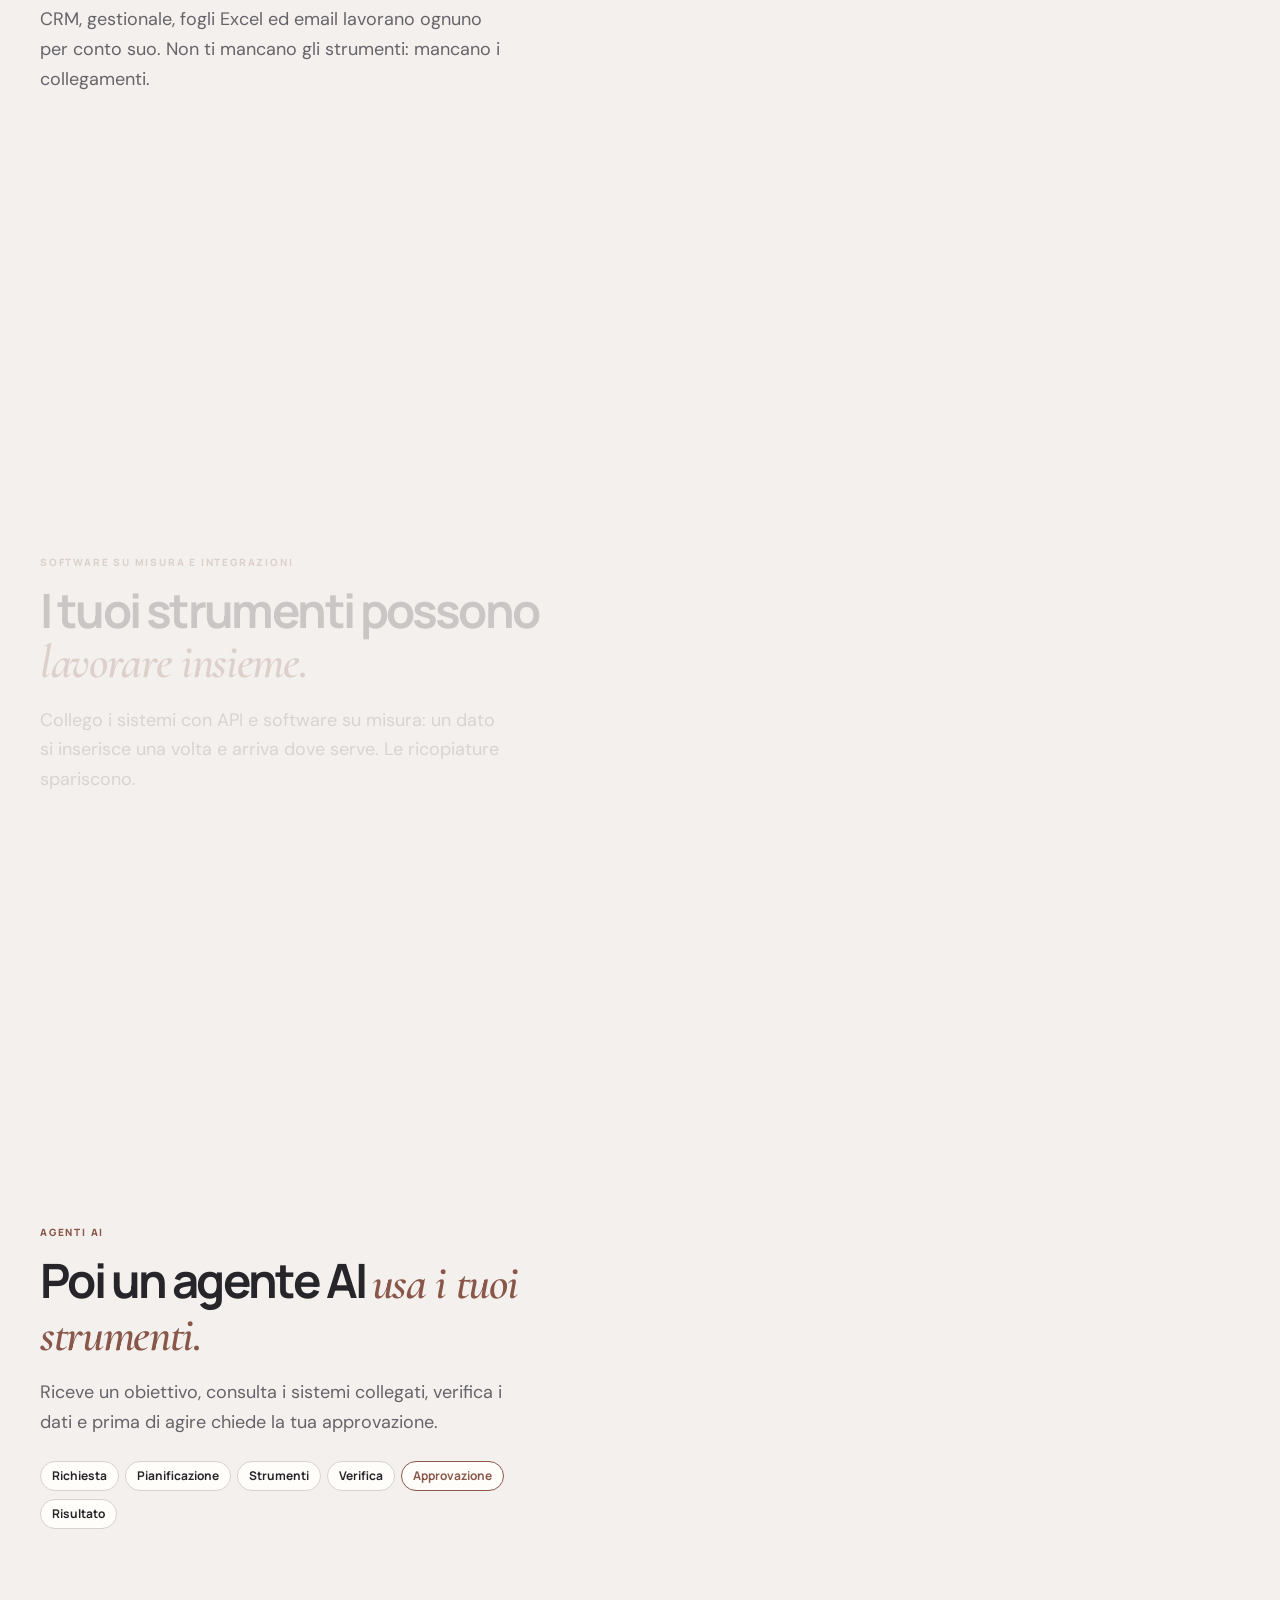
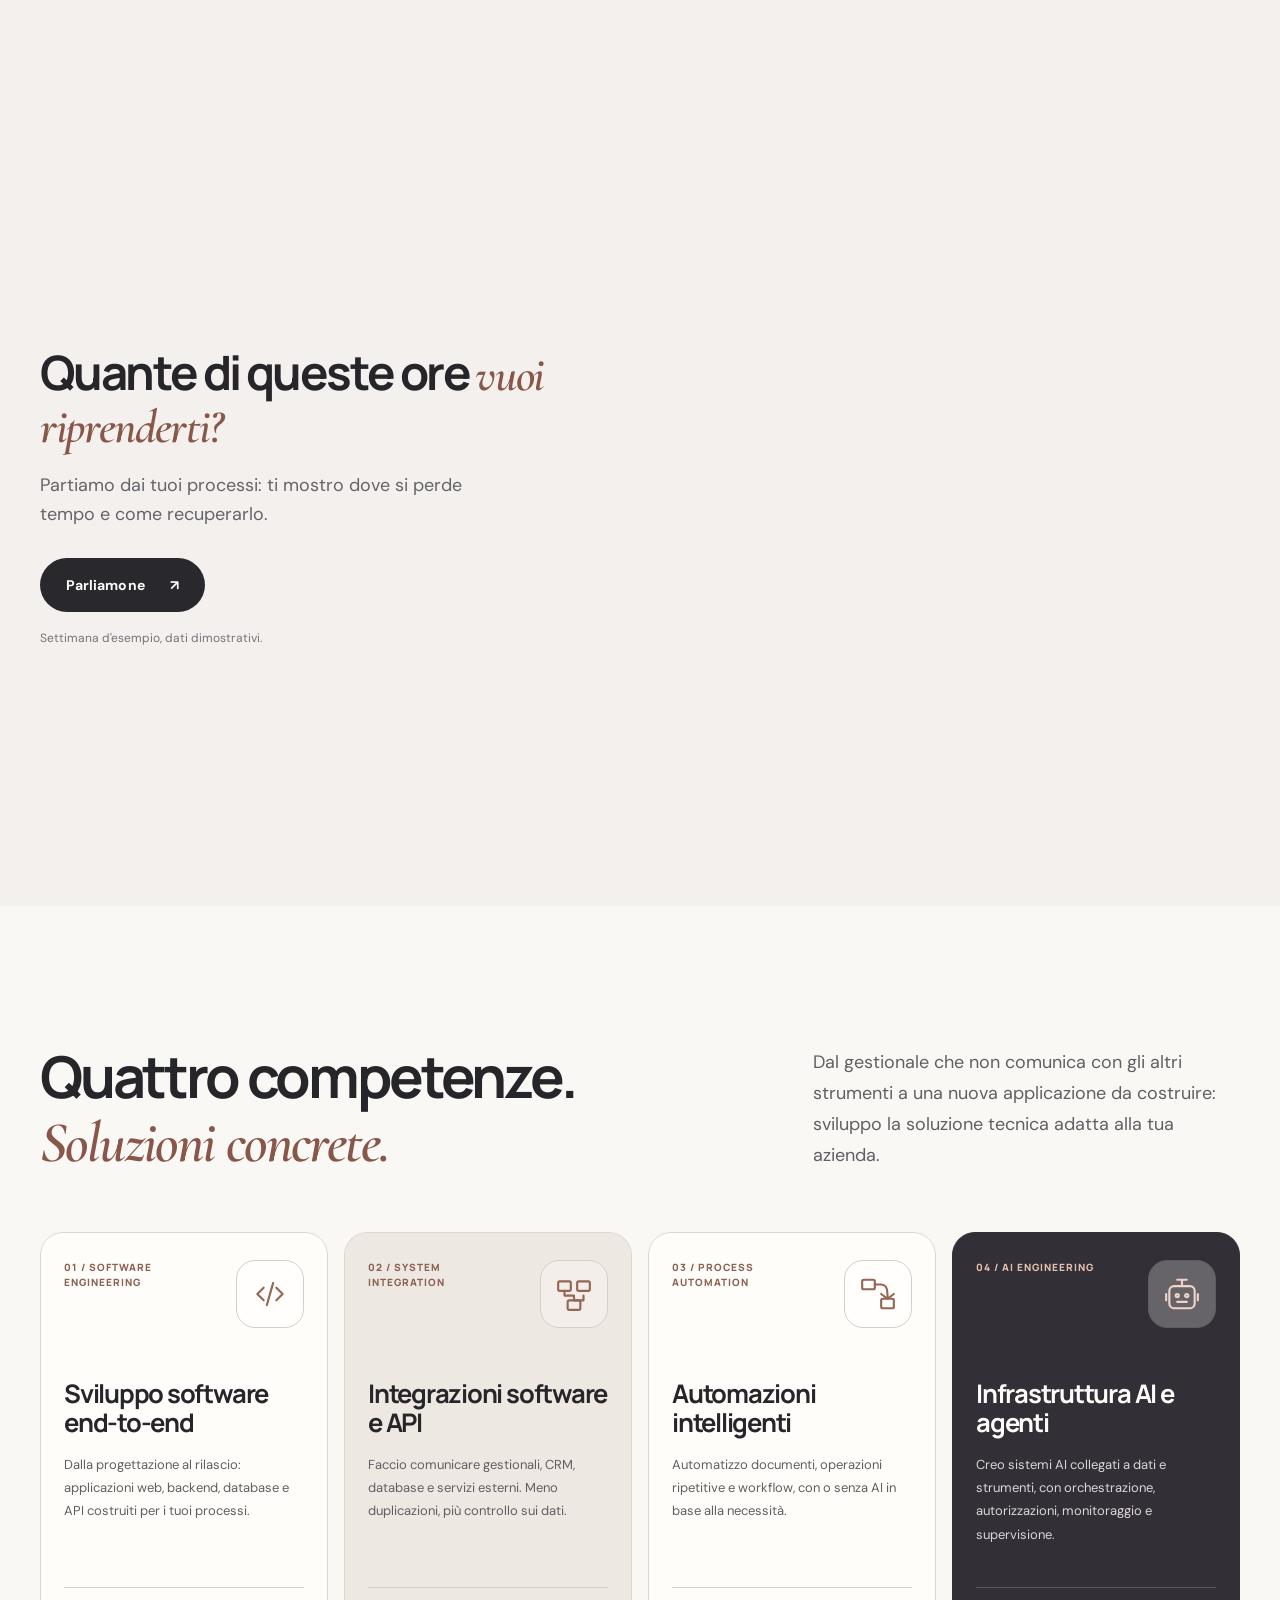
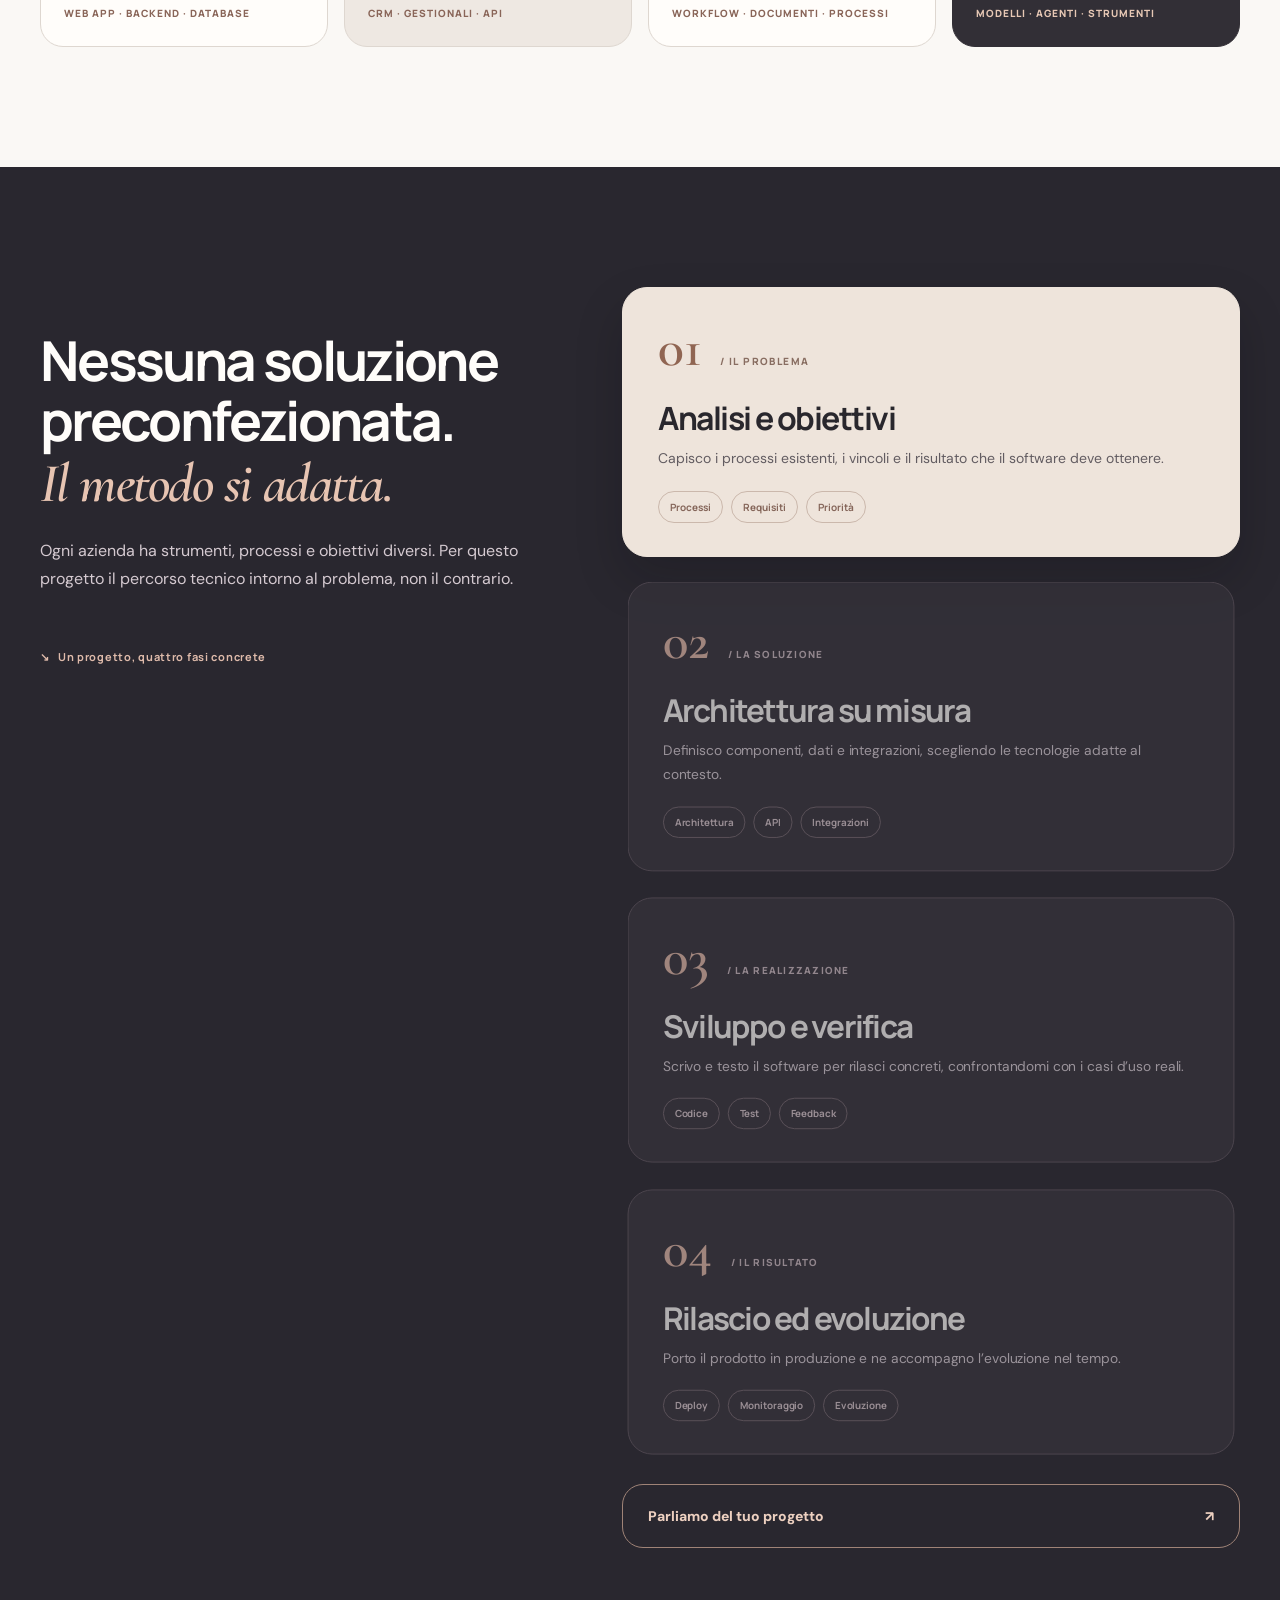
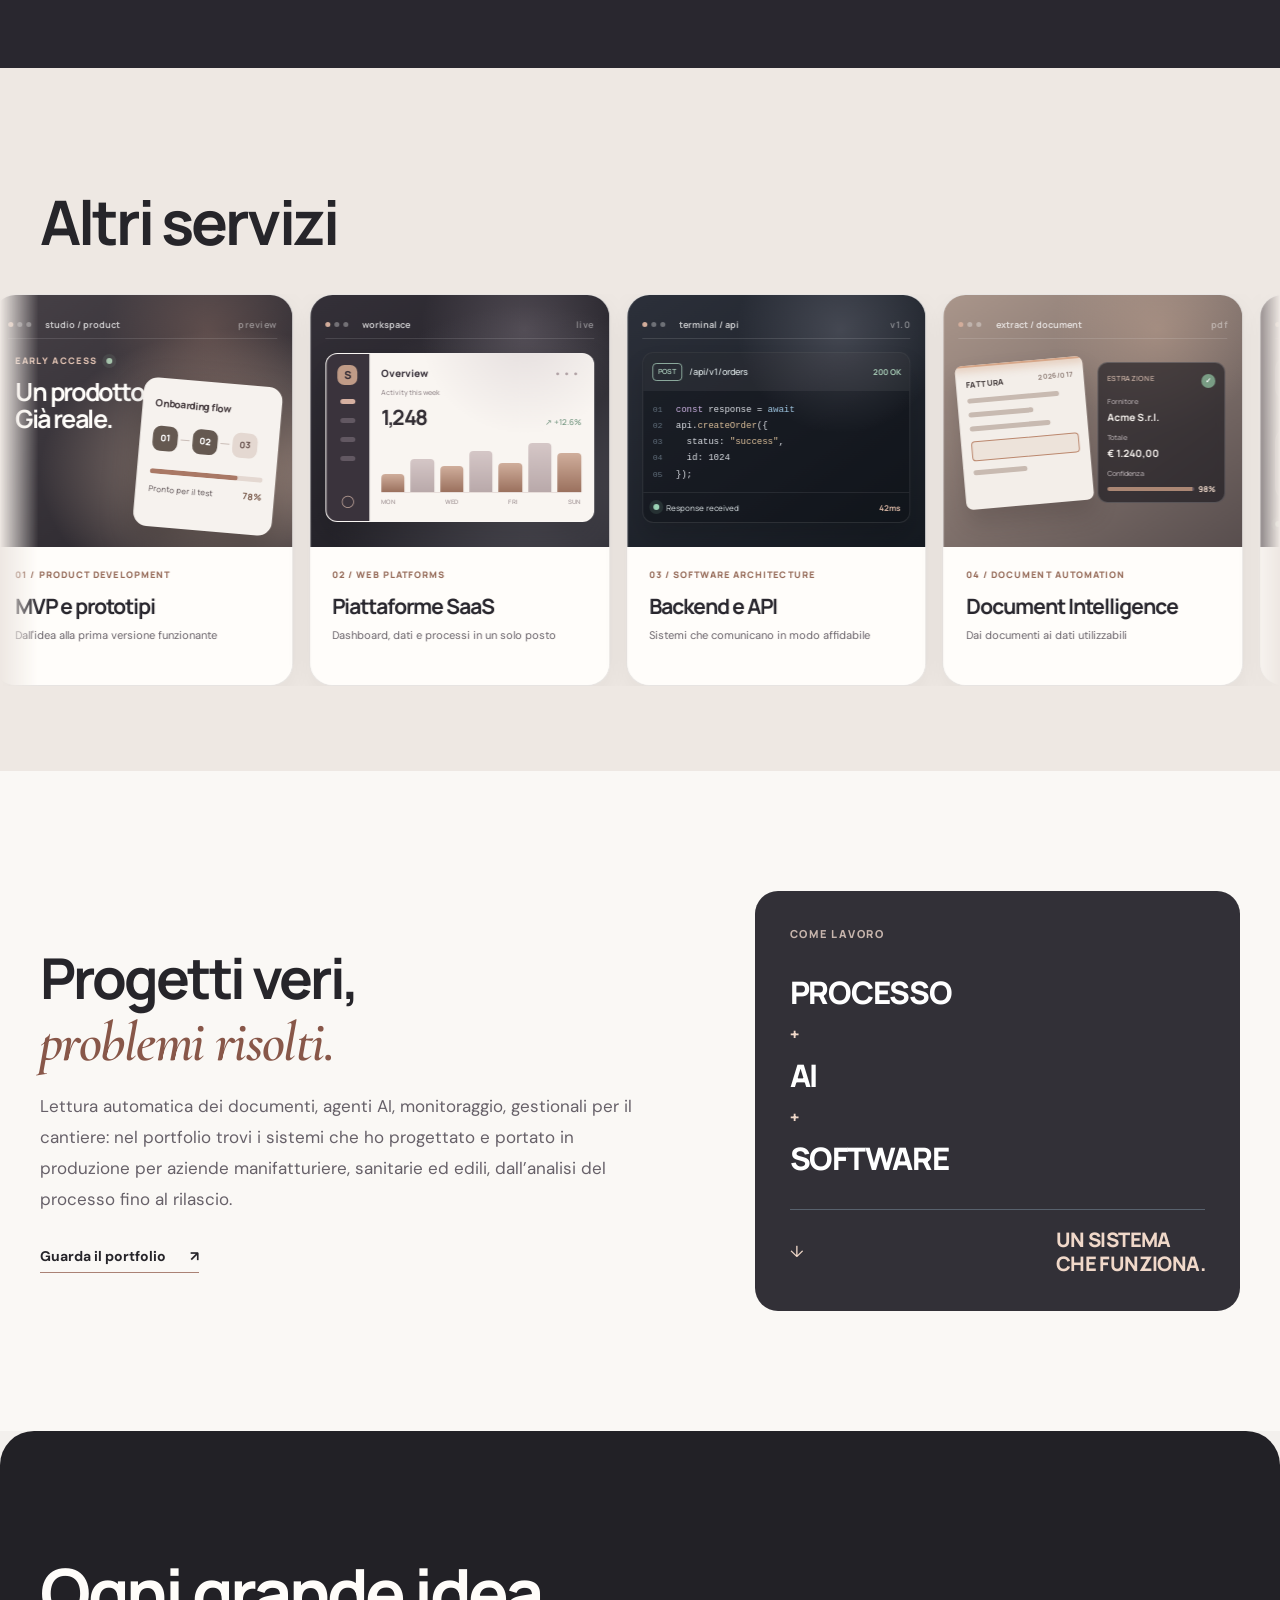
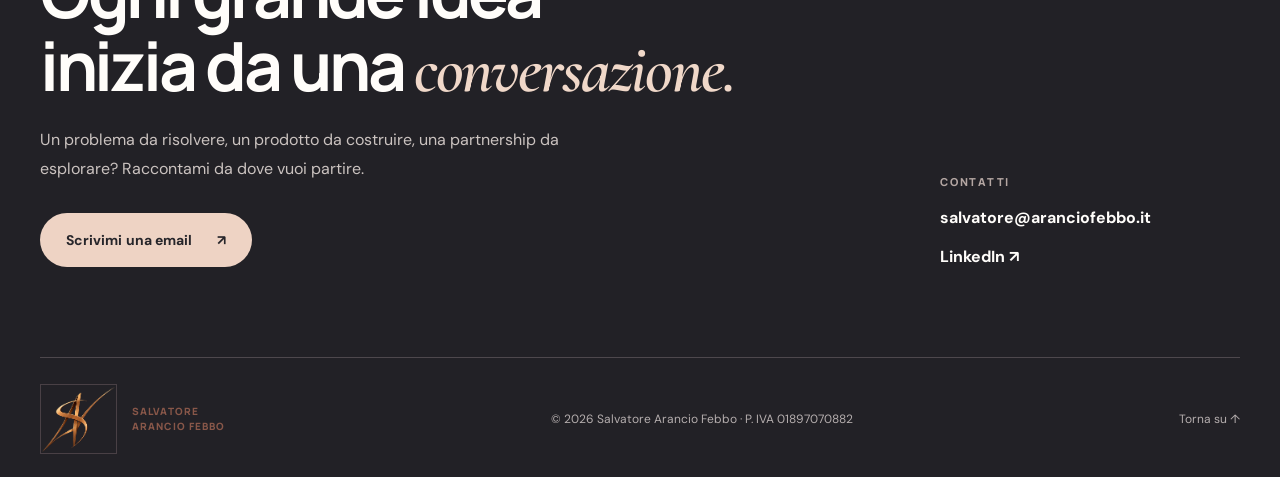
==== commit b6f38f03: "Merge remote-tracking branch 'origin/main' into feat/scroll-story" ====
--- a/index.html
+++ b/index.html
@@ -9,7 +9,7 @@
 <meta name="twitter:card" content="summary_large_image">
 <link rel="preconnect" href="https://fonts.googleapis.com"><link rel="preconnect" href="https://fonts.gstatic.com" crossorigin>
 <link href="https://fonts.googleapis.com/css2?family=Cormorant+Garamond:ital,wght@0,500;0,600;1,500;1,600&family=DM+Sans:wght@400;500;600;700&family=Manrope:wght@400;500;600;700;800&display=swap" rel="stylesheet">
-<link rel="icon" href="/images/saf-favicon-transparent-64.png?v=20261020-drag1" type="image/png" sizes="64x64"><link rel="apple-touch-icon" href="/images/saf-favicon-transparent-180.png?v=20261020-drag1" sizes="180x180"><link rel="stylesheet" href="/assets/site.css?v=20261020-mobile-nonzoom1">
+<link rel="icon" href="/images/saf-favicon-transparent-64.png?v=20261020-drag1" type="image/png" sizes="64x64"><link rel="apple-touch-icon" href="/images/saf-favicon-transparent-180.png?v=20261020-drag1" sizes="180x180"><link rel="stylesheet" href="/assets/site.css?v=20261024-navbar-copy1">
 <link rel="stylesheet" href="/assets/services-live.css?v=20261020-drag1">
 <script defer src="/assets/site.js?v=20261020-marquee-4dds"></script>
 <script defer src="/assets/services-live.js?v=20261020-drag1"></script>
@@ -18,14 +18,15 @@
 <script type="application/ld+json">{"@context":"https://schema.org","@type":"Person","name":"Salvatore Arancio Febbo","url":"https://salvatore.aranciofebbo.it/","image":"https://salvatore.aranciofebbo.it/images/salvatore-social-2026.jpg","jobTitle":"Ingegnere informatico e freelance","sameAs":["https://www.linkedin.com/in/salvatore-arancio-febbo-43b61a180/"],"alumniOf":{"@type":"CollegeOrUniversity","name":"Università di Pisa"}}</script>
 </head><body class="is-home"><a class="skip-link" href="#main">Vai al contenuto</a><header class="site-header" id="top"><div class="container header-inner">
 <a class="brand" href="/" aria-label="Salvatore Arancio Febbo, homepage"><img class="brand-mark-image" src="/images/saf-monogram-transparent.webp" width="74" height="66" alt="" decoding="async"><span class="brand-name">SALVATORE<br>ARANCIO FEBBO</span></a>
+<a class="mobile-nav-contact" href="mailto:salvatore@aranciofebbo.it?subject=Parliamo%20di%20un%20progetto">Parliamone <span aria-hidden="true">↗</span></a>
 <button class="menu-toggle" type="button" aria-expanded="false" aria-controls="main-navigation" aria-label="Apri il menu"><span></span><span></span></button>
 <nav id="main-navigation" class="main-nav" aria-label="Navigazione principale"><a href="/" aria-current="page">Home</a><a href="/#servizi">Servizi</a><a href="/#metodo">Metodo</a><a href="/portfolio/" >Portfolio</a><a href="/chi-sono/" >Chi sono</a><a class="nav-contact" href="mailto:salvatore@aranciofebbo.it?subject=Parliamo%20di%20un%20progetto">Parliamone <span aria-hidden="true">↗</span></a></nav>
 </div></header><main id="main">
 <section class="hero problem-led" aria-labelledby="hero-title"><div class="container hero-grid">
-<div class="hero-copy"><div class="eyebrow"><span class="spark"></span> SOFTWARE ENGINEER · SOFTWARE SU MISURA · INTEGRAZIONI</div>
-<h1 id="hero-title">I tuoi software non comunicano tra loro e perdi ore in <em>operazioni manuali?</em></h1>
-<p class="hero-hook">Smetti di adattare la tua azienda a strumenti preconfezionati.</p>
-<p class="hero-lead">Analizzo i tuoi processi e i tuoi obiettivi. Poi costruisco e integro l'architettura su misura che automatizza il tuo lavoro: web app, integrazioni API, database e sistemi AI.</p>
+<div class="hero-copy"><div class="eyebrow"><span class="spark"></span> SOFTWARE SU MISURA · INTEGRAZIONI · AI</div>
+<h1 id="hero-title">I tuoi software non si parlano?<br><em>Facciamoli lavorare insieme.</em></h1>
+<p class="hero-hook">Meno passaggi manuali. Più tempo per ciò che conta.</p>
+<p class="hero-lead">Analizzo i processi della tua azienda e sviluppo applicazioni su misura, integrazioni API e sistemi AI che automatizzano il lavoro ripetitivo. Senza costringerti ad adattarti a strumenti preconfezionati.</p>
 <div class="hero-actions"><a class="btn btn-primary" href="mailto:salvatore@aranciofebbo.it?subject=Ti%20racconto%20un%20problema">Parliamo del tuo progetto <span aria-hidden="true">↗</span></a><a class="text-link" href="#servizi">Esplora i servizi <span aria-hidden="true">↗</span></a></div>
 <div class="hero-small"><span class="status-dot"></span> Progetti software · Integrazioni · Automazioni</div></div>
 <div class="hero-visual"><img class="hero-cutout" src="/images/salvatore-laptop-2026.webp" alt="Salvatore Arancio Febbo, in abito scuro con un computer portatile" width="1024" height="1536" fetchpriority="high" decoding="async"></div>
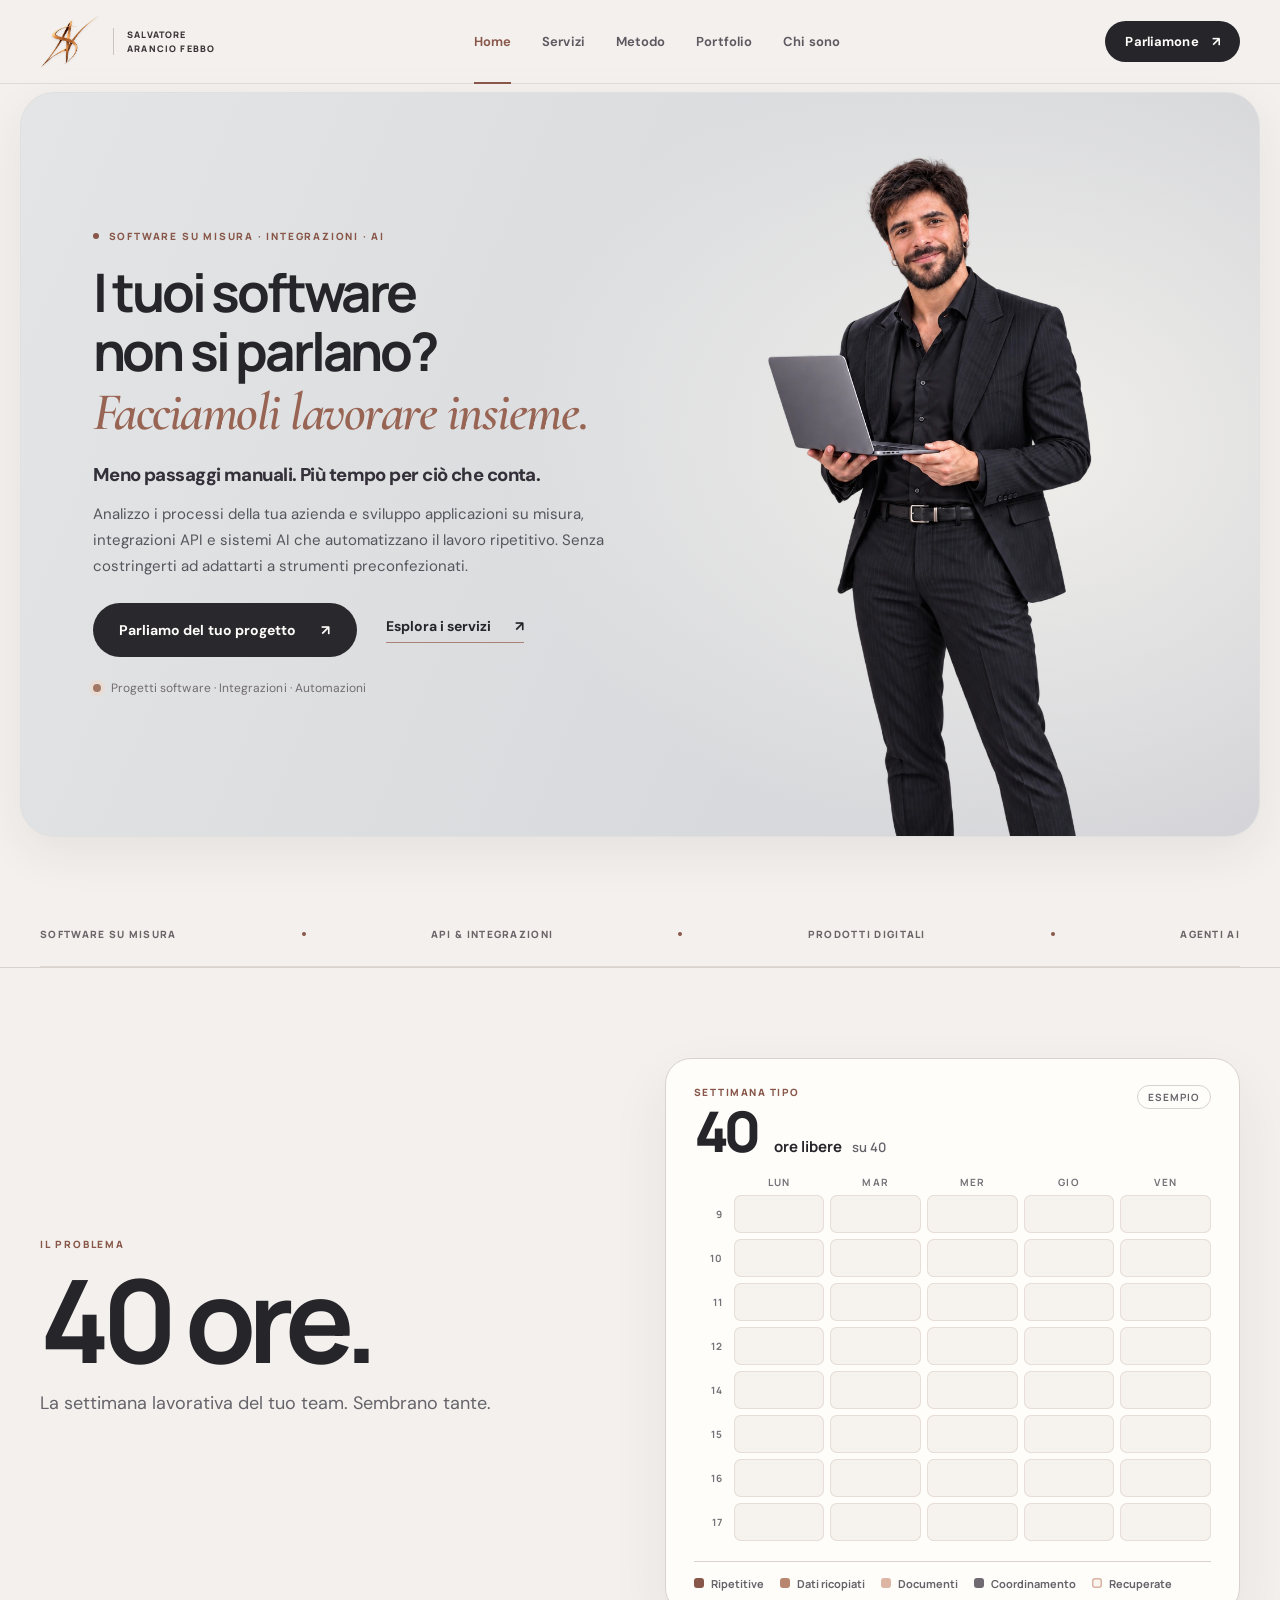
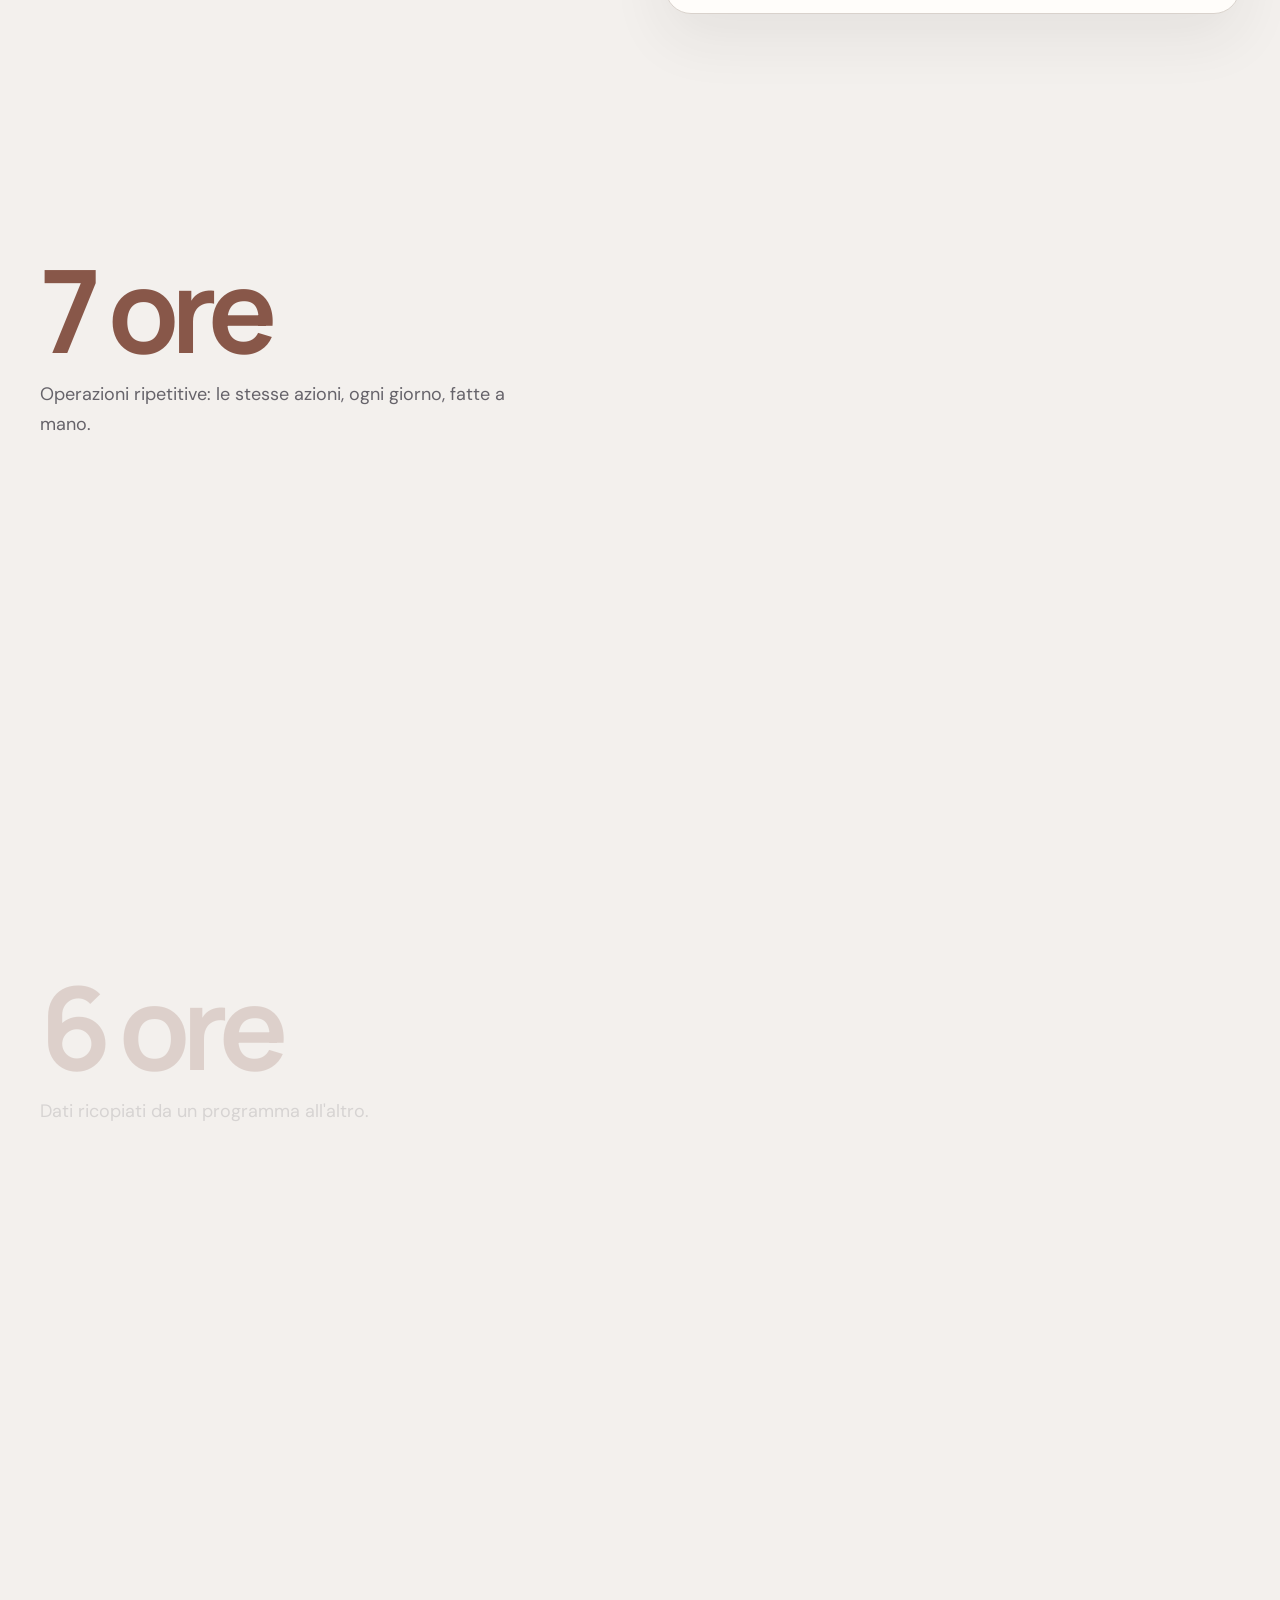
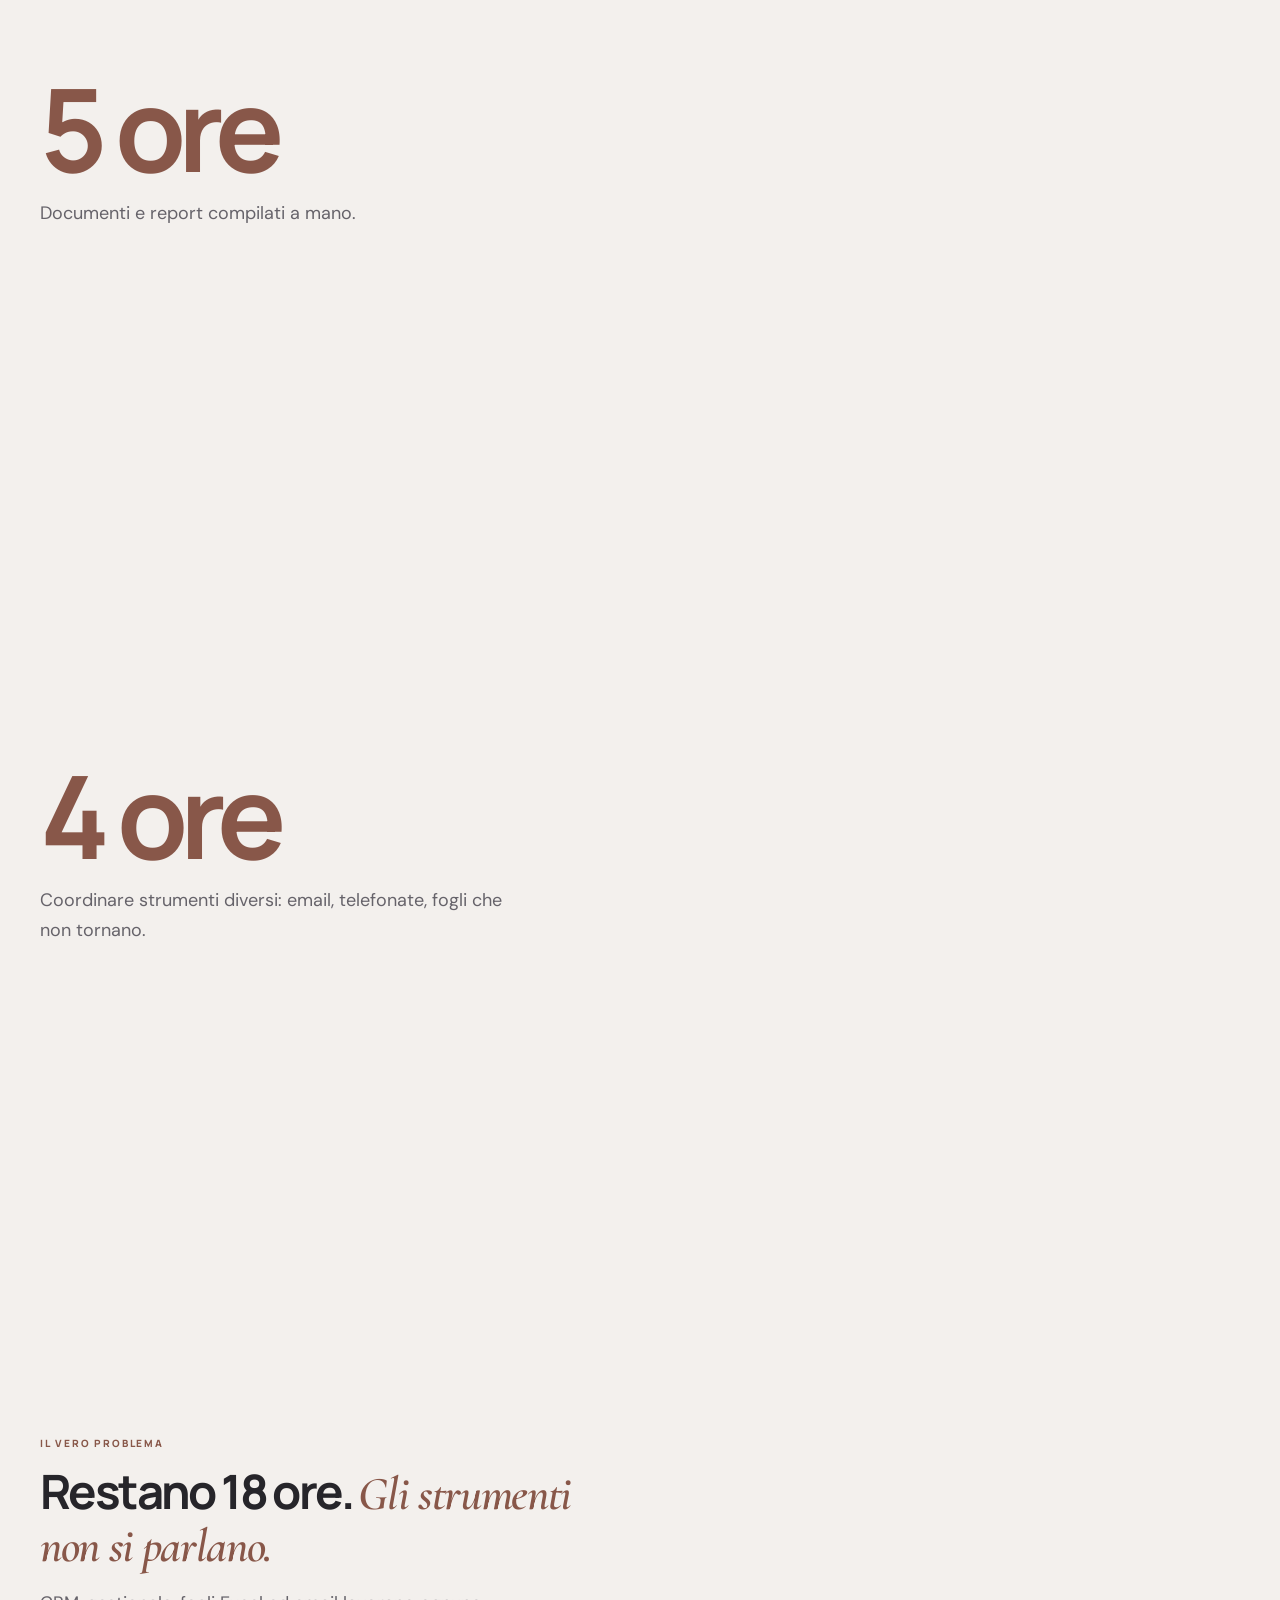
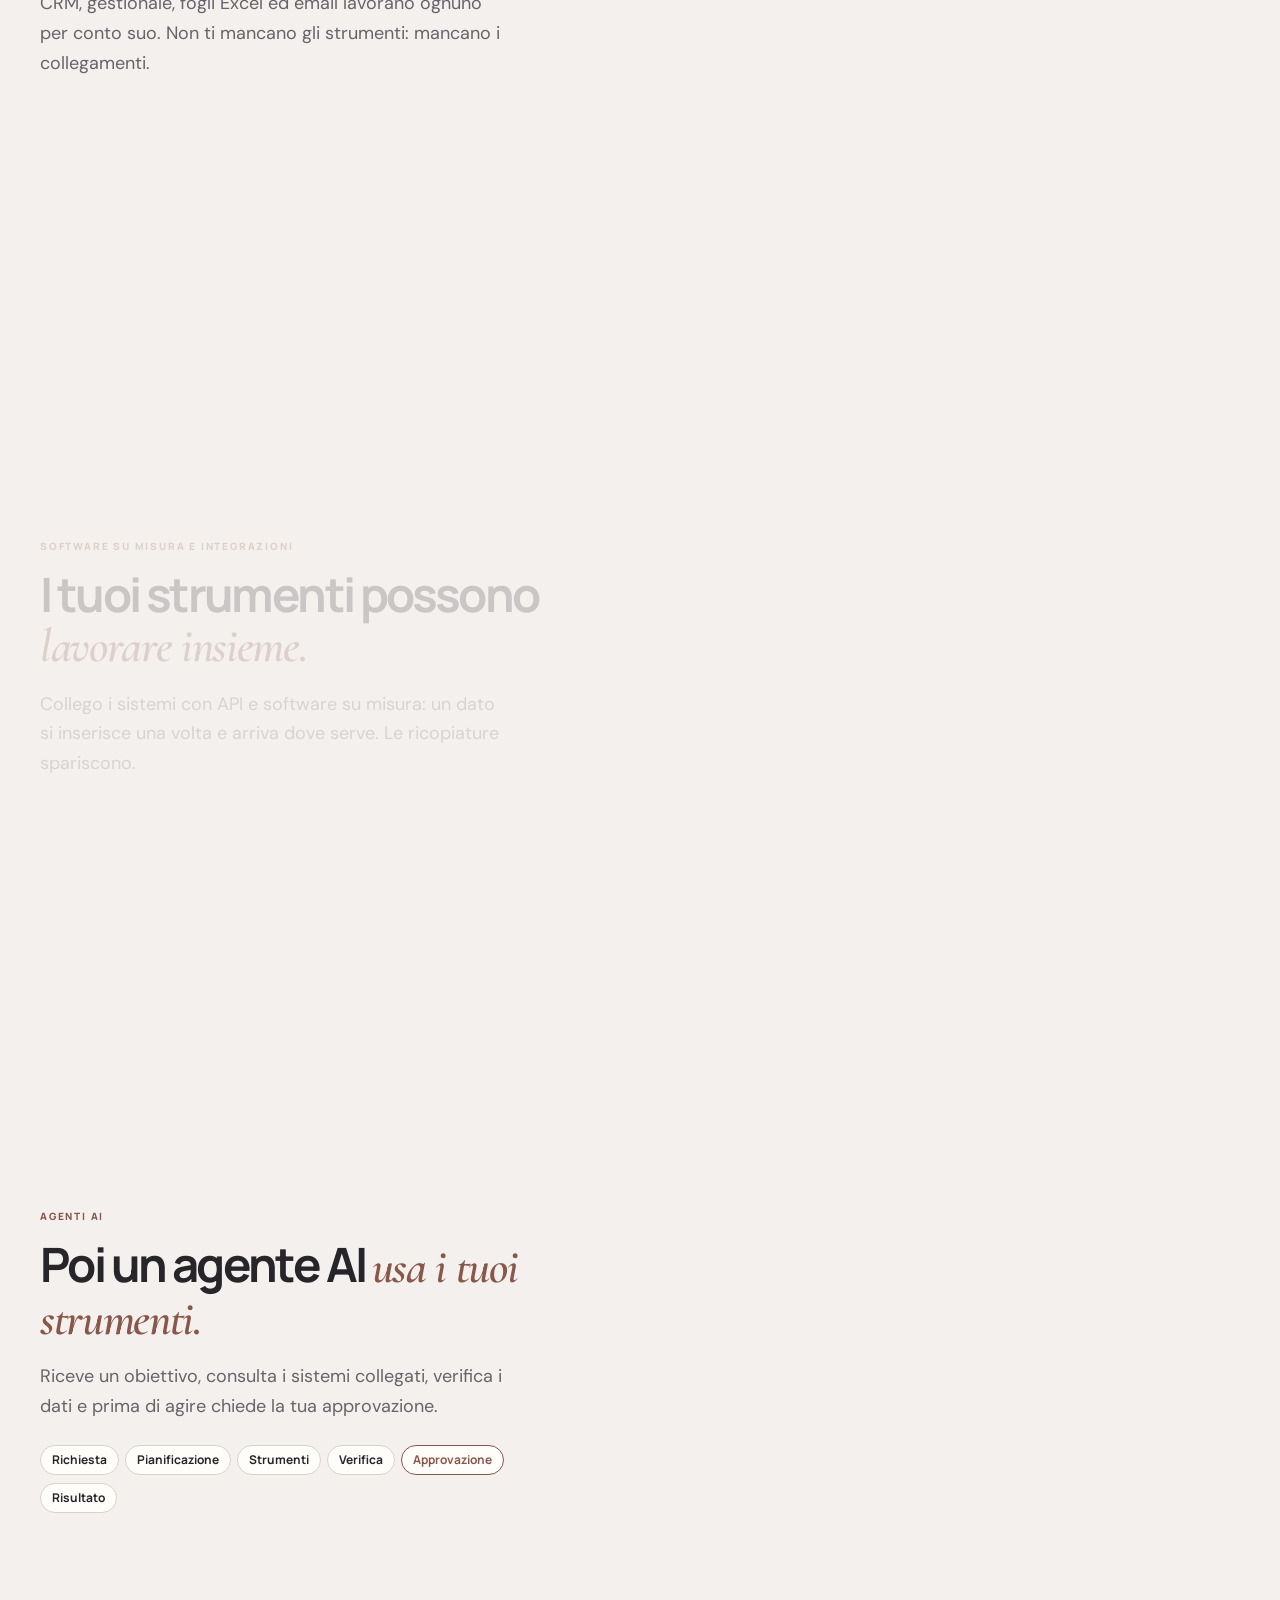
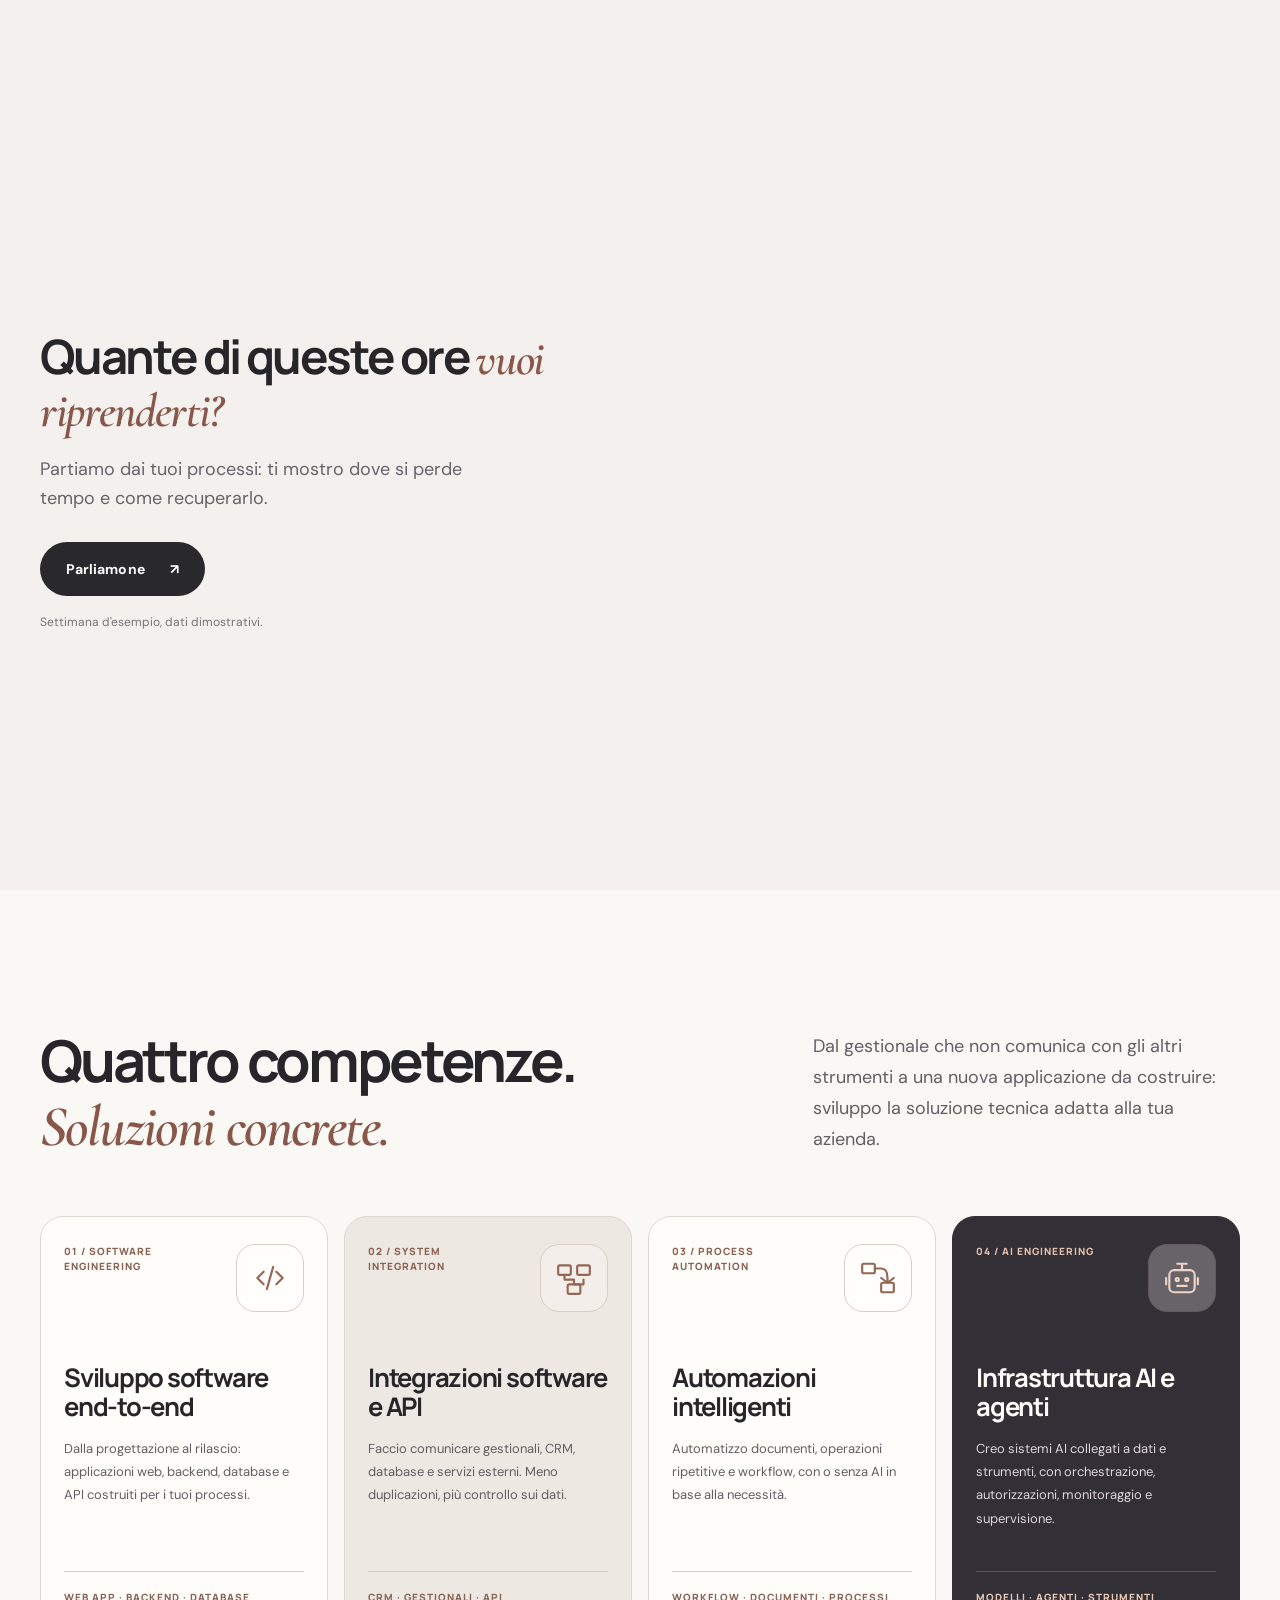
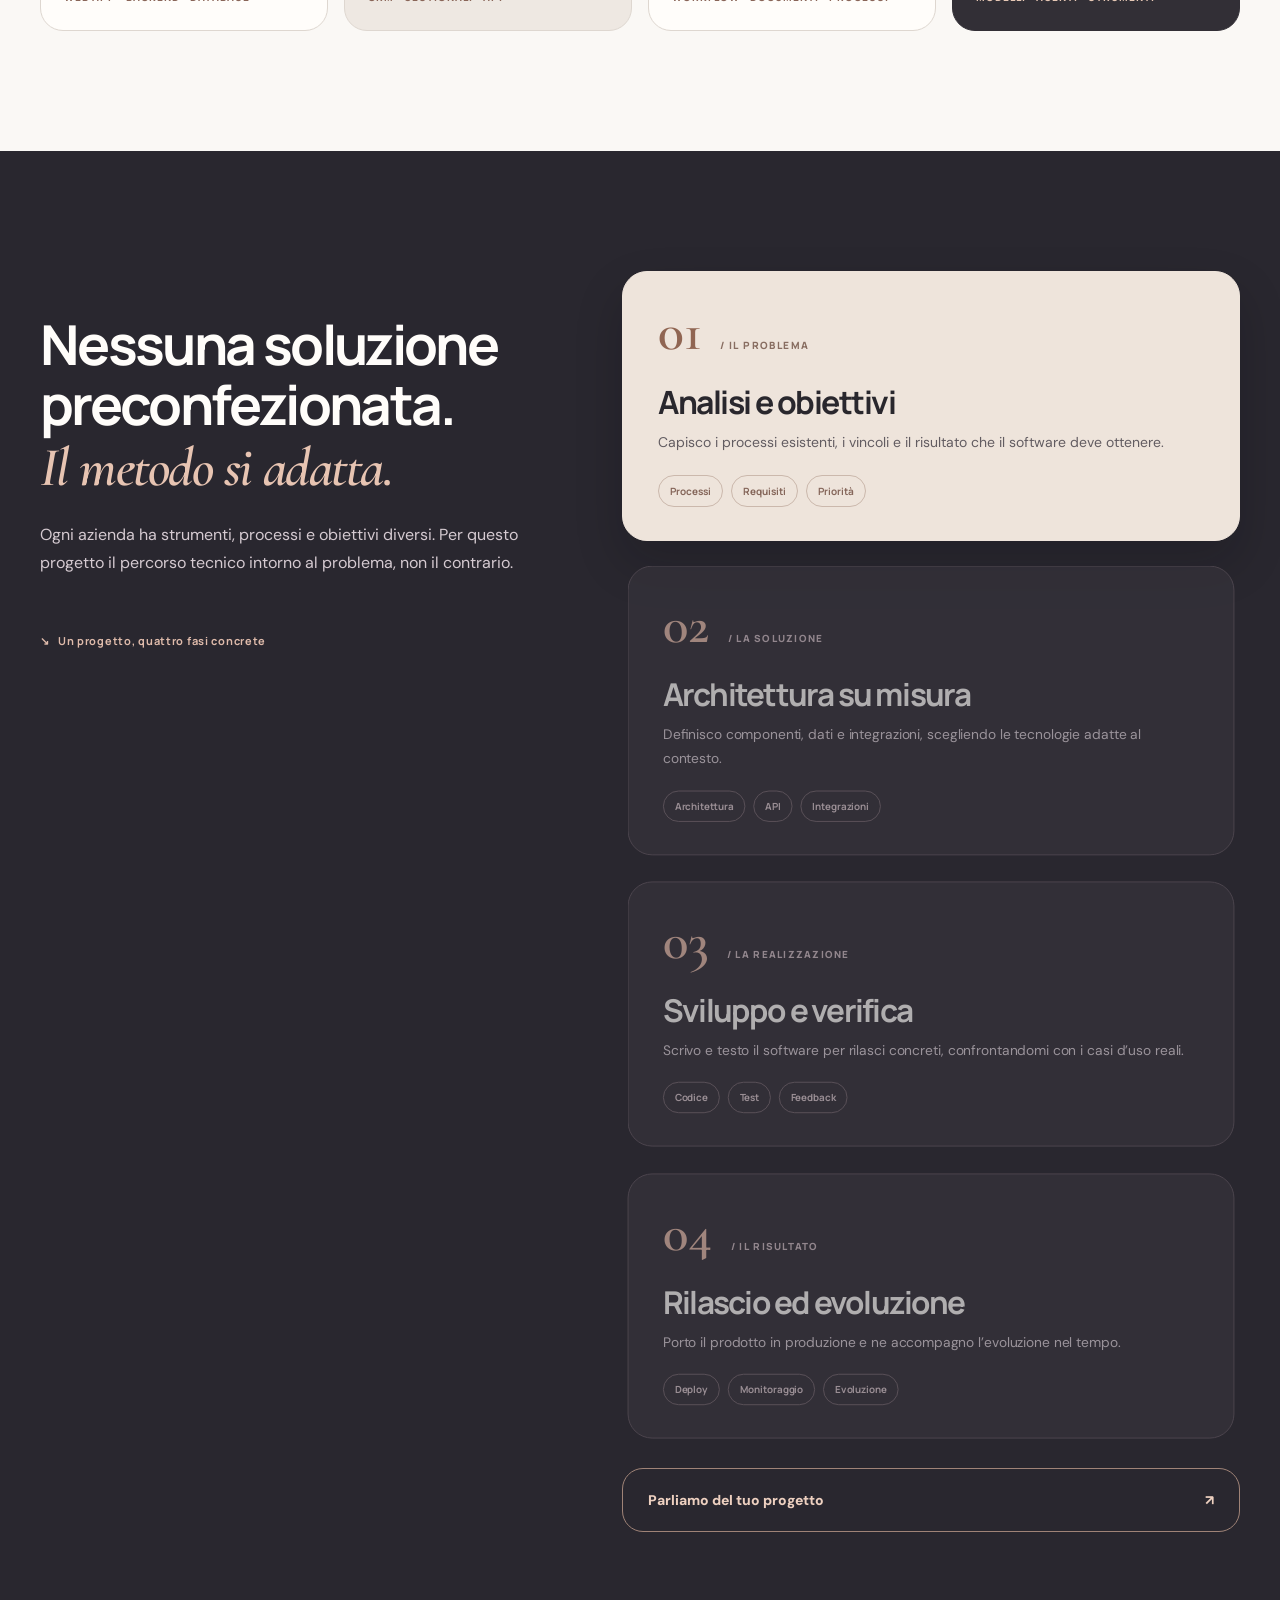
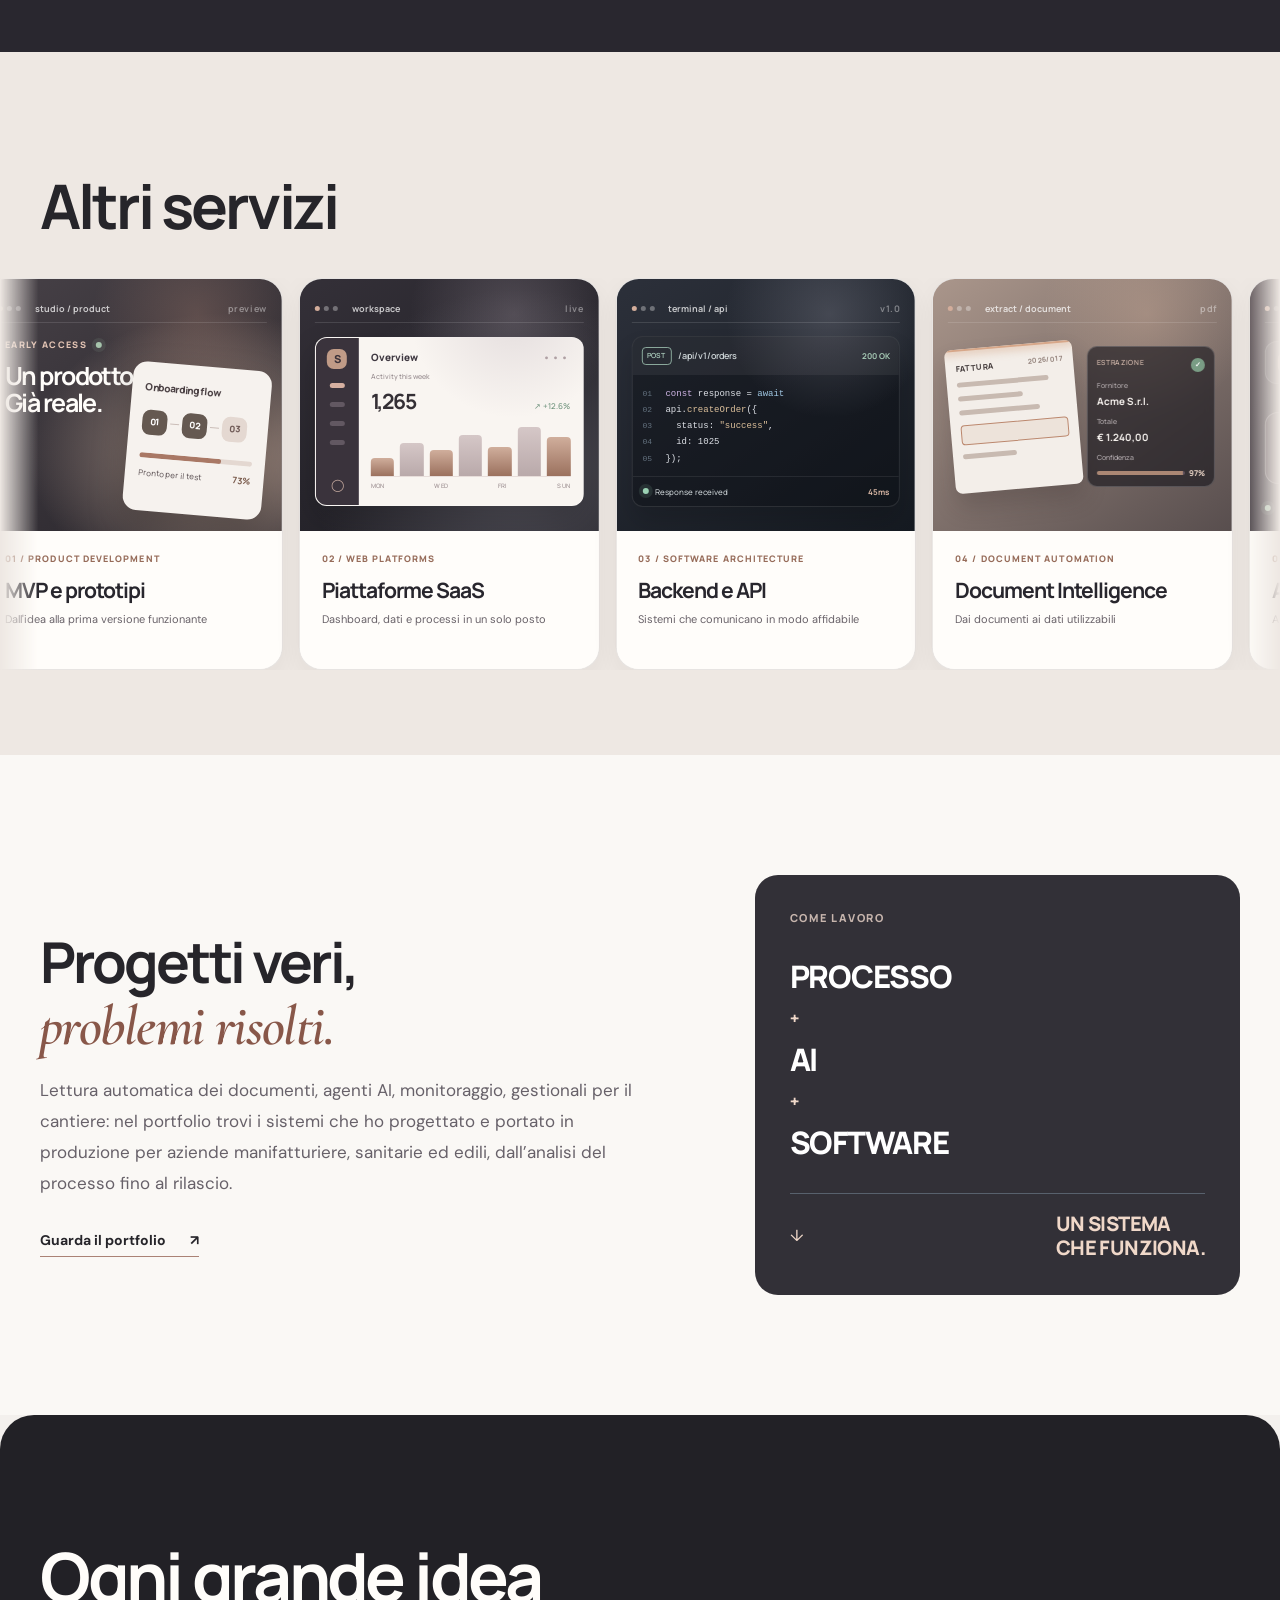
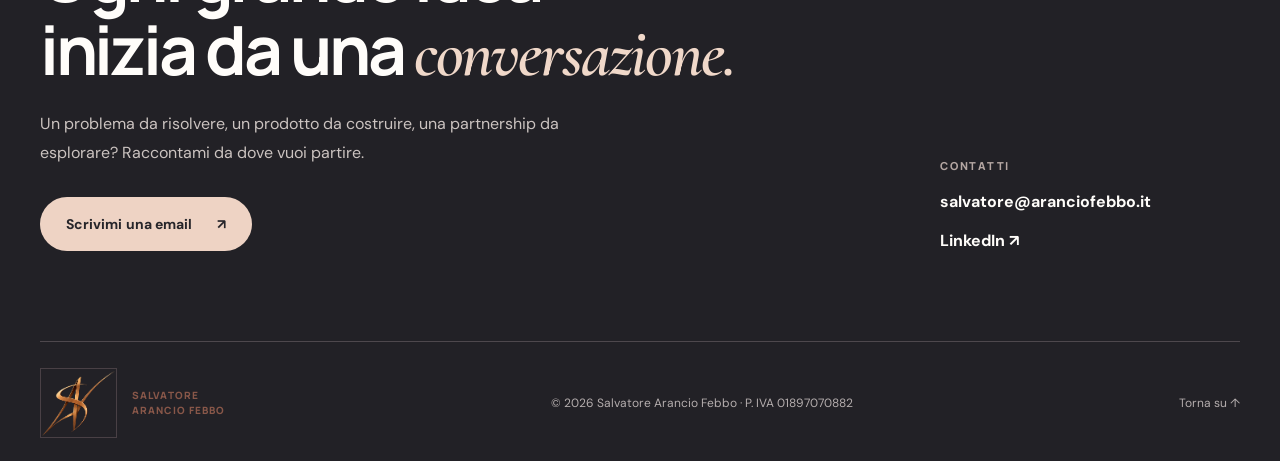
==== commit e4d91231: "design: editorial desktop header bar Flat full-width bar with a hairline instead of the floating pil" ====
--- a/index.html
+++ b/index.html
@@ -9,7 +9,7 @@
 <meta name="twitter:card" content="summary_large_image">
 <link rel="preconnect" href="https://fonts.googleapis.com"><link rel="preconnect" href="https://fonts.gstatic.com" crossorigin>
 <link href="https://fonts.googleapis.com/css2?family=Cormorant+Garamond:ital,wght@0,500;0,600;1,500;1,600&family=DM+Sans:wght@400;500;600;700&family=Manrope:wght@400;500;600;700;800&display=swap" rel="stylesheet">
-<link rel="icon" href="/images/saf-favicon-transparent-64.png?v=20261020-drag1" type="image/png" sizes="64x64"><link rel="apple-touch-icon" href="/images/saf-favicon-transparent-180.png?v=20261020-drag1" sizes="180x180"><link rel="stylesheet" href="/assets/site.css?v=20261024-navbar-copy1">
+<link rel="icon" href="/images/saf-favicon-transparent-64.png?v=20261020-drag1" type="image/png" sizes="64x64"><link rel="apple-touch-icon" href="/images/saf-favicon-transparent-180.png?v=20261020-drag1" sizes="180x180"><link rel="stylesheet" href="/assets/site.css?v=20261024-header-editorial1">
 <link rel="stylesheet" href="/assets/services-live.css?v=20261020-drag1">
 <script defer src="/assets/site.js?v=20261020-marquee-4dds"></script>
 <script defer src="/assets/services-live.js?v=20261020-drag1"></script>
--- a/assets/site.css
+++ b/assets/site.css
@@ -903,3 +903,23 @@
   .hero.problem-led h1{font-size:clamp(32px,8.65vw,38px)}
   .hero.problem-led .hero-hook{font-size:16px}
 }
+
+/* October 2026: editorial desktop header — flat full-width bar with a hairline, links centred, contact on the right. */
+@media(min-width:821px){
+  .site-header{height:84px;padding-top:0;background:rgba(243,240,237,.94);border-bottom:1px solid rgba(38,37,42,.1);box-shadow:none;backdrop-filter:blur(14px);-webkit-backdrop-filter:blur(14px)}
+  .site-header .header-inner{width:min(calc(100% - 64px),1200px);max-width:none;height:100%;padding:0;border:0;border-radius:0;background:transparent;box-shadow:none;backdrop-filter:none;-webkit-backdrop-filter:none}
+  .site-header .brand-mark-image{width:60px;height:54px;flex-basis:60px;max-width:60px}
+  .site-header .main-nav{flex:1;align-self:stretch;gap:clamp(18px,2.4vw,36px)}
+  .site-header .main-nav>a:not(.nav-contact){position:relative;display:flex;align-items:center;height:100%;font-size:13px;font-weight:650;color:#5d5960}
+  .site-header .main-nav>a:first-child{margin-left:auto}
+  .site-header .main-nav>a:not(.nav-contact)::after{content:"";position:absolute;left:0;right:0;bottom:-1px;height:2px;background:var(--accent);transform:scaleX(0);transform-origin:0 50%;transition:transform .3s cubic-bezier(.22,1,.36,1)}
+  .site-header .main-nav>a:not(.nav-contact):hover{color:var(--ink)}
+  .site-header .main-nav>a:not(.nav-contact):hover::after{transform:scaleX(1);opacity:.35}
+  .site-header .main-nav>a[aria-current=page]{color:var(--accent)}
+  .site-header .main-nav>a[aria-current=page]::after{transform:scaleX(1);opacity:1}
+  .site-header .main-nav .nav-contact{margin-left:auto;align-self:center;padding:12px 20px;border-radius:999px;font-size:13px}
+}
+@media(min-width:821px) and (max-width:1080px){
+  .site-header .header-inner{width:calc(100% - 40px)}
+  .site-header .main-nav{gap:16px}
+}
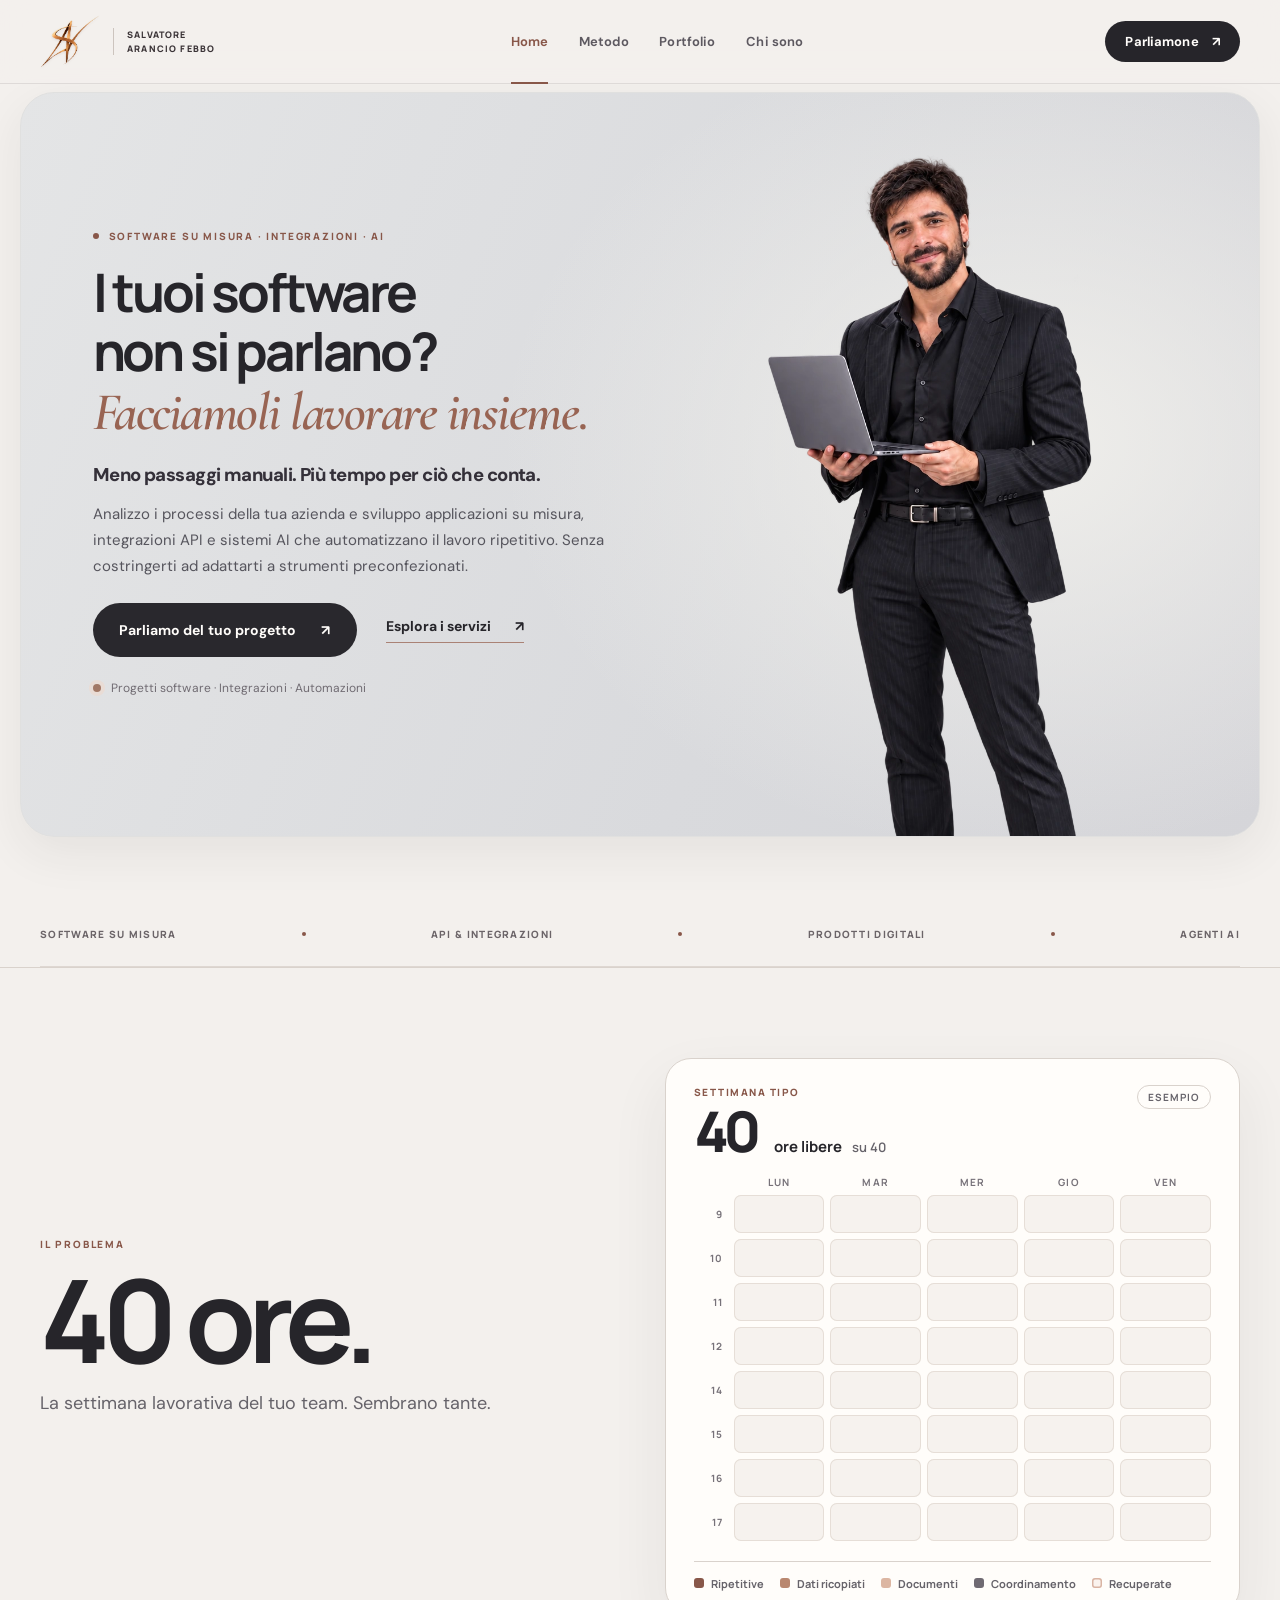
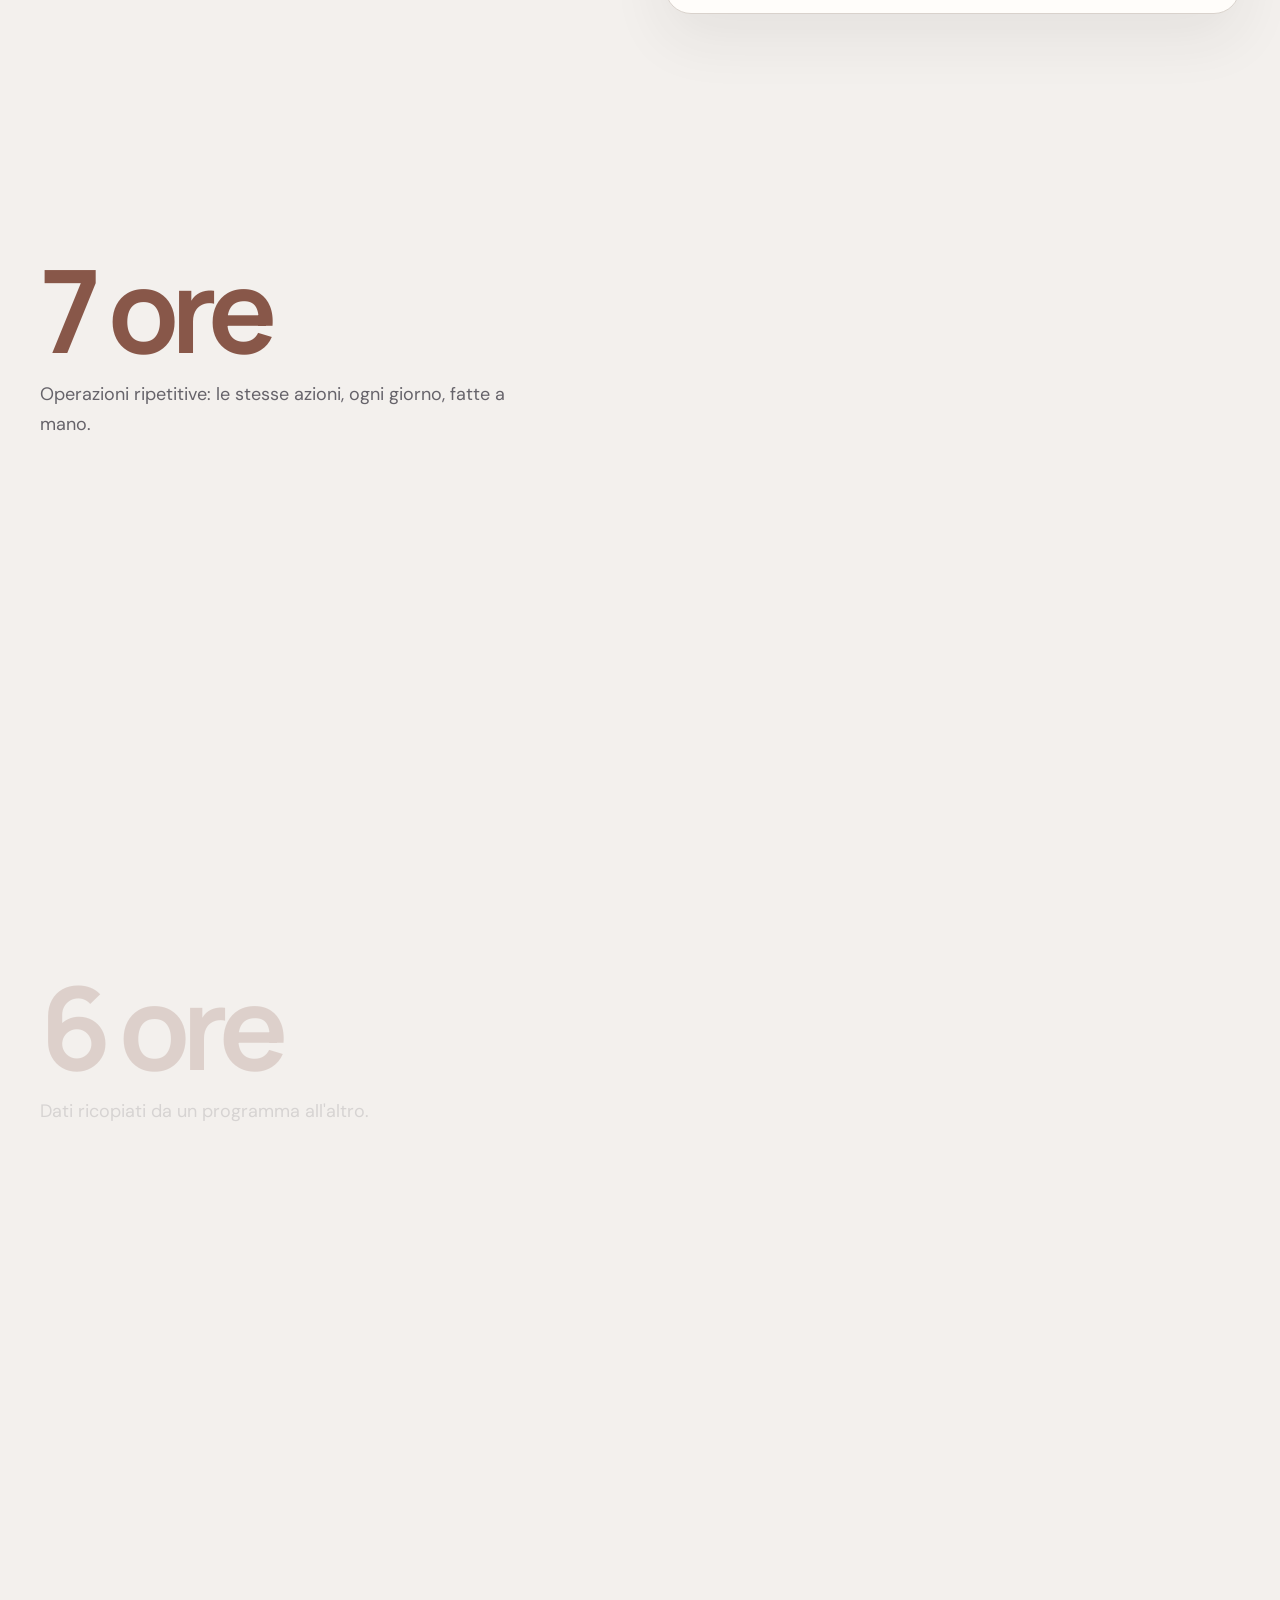
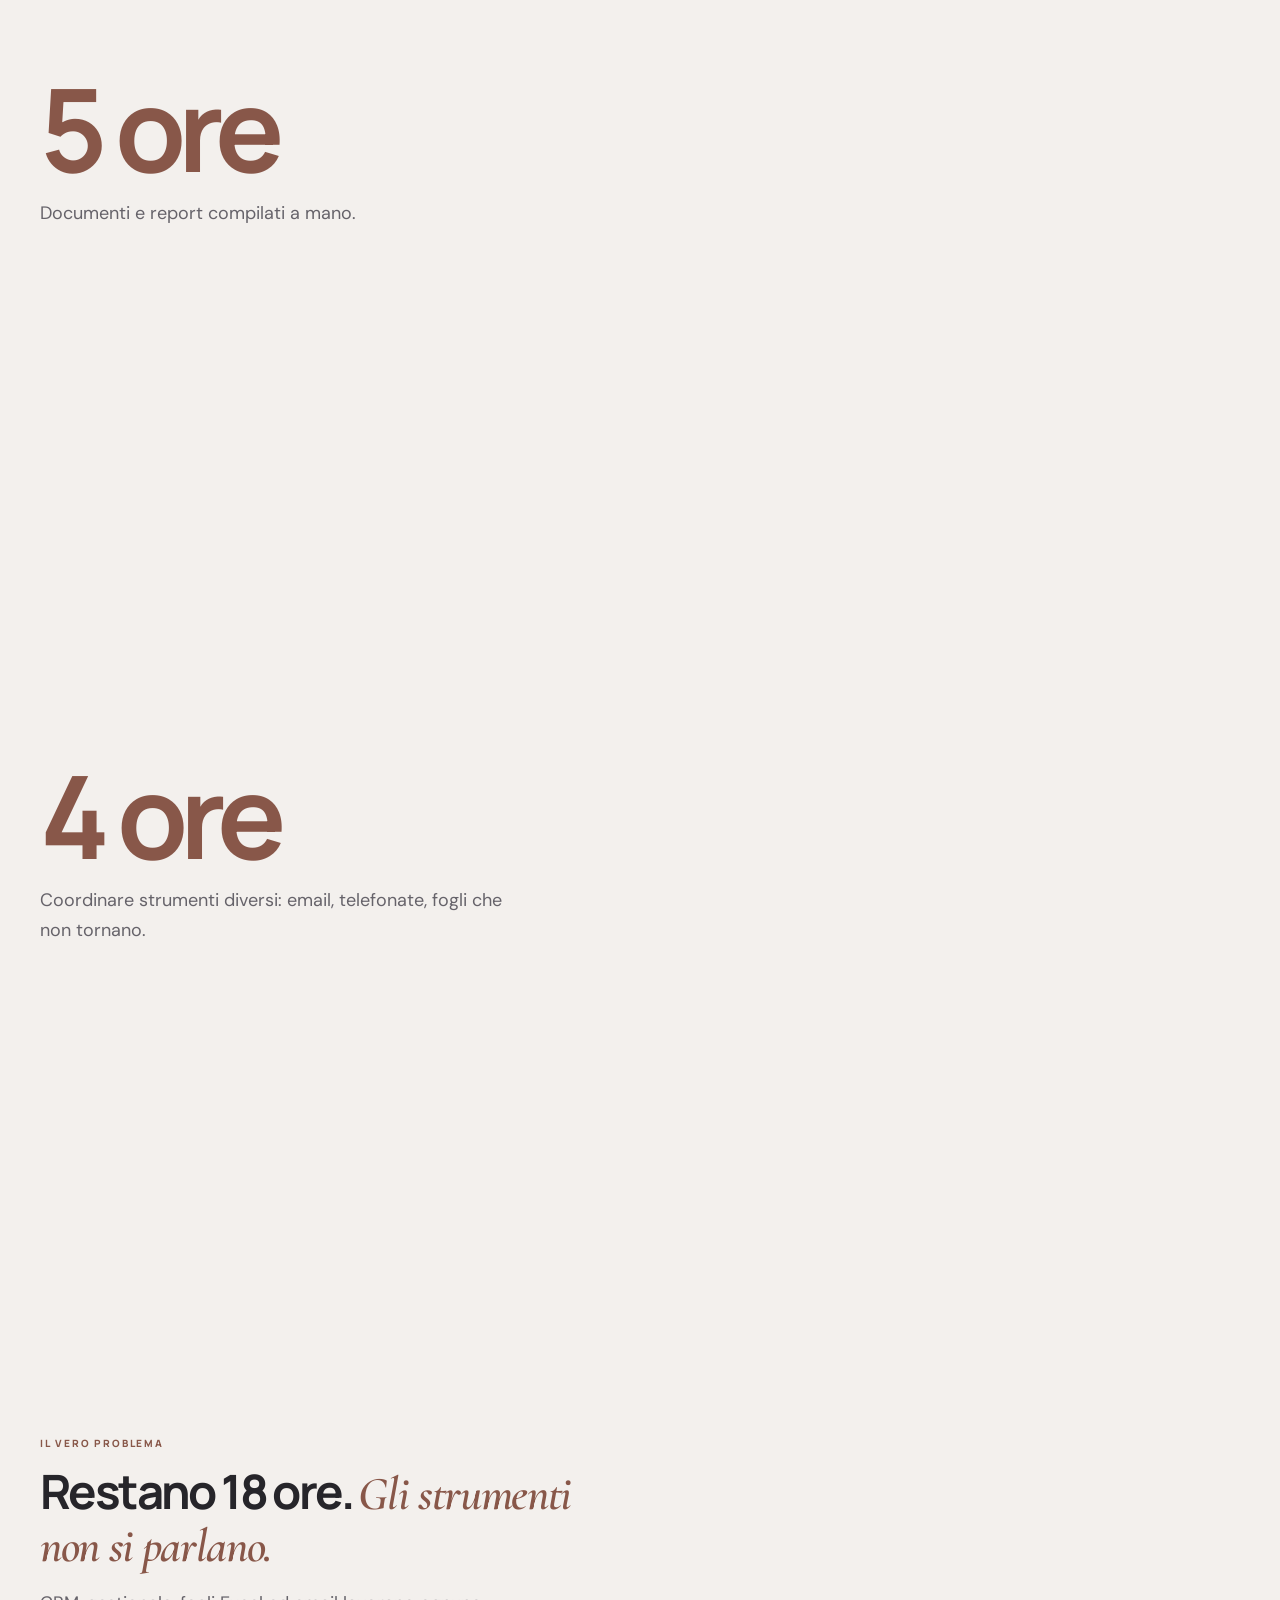
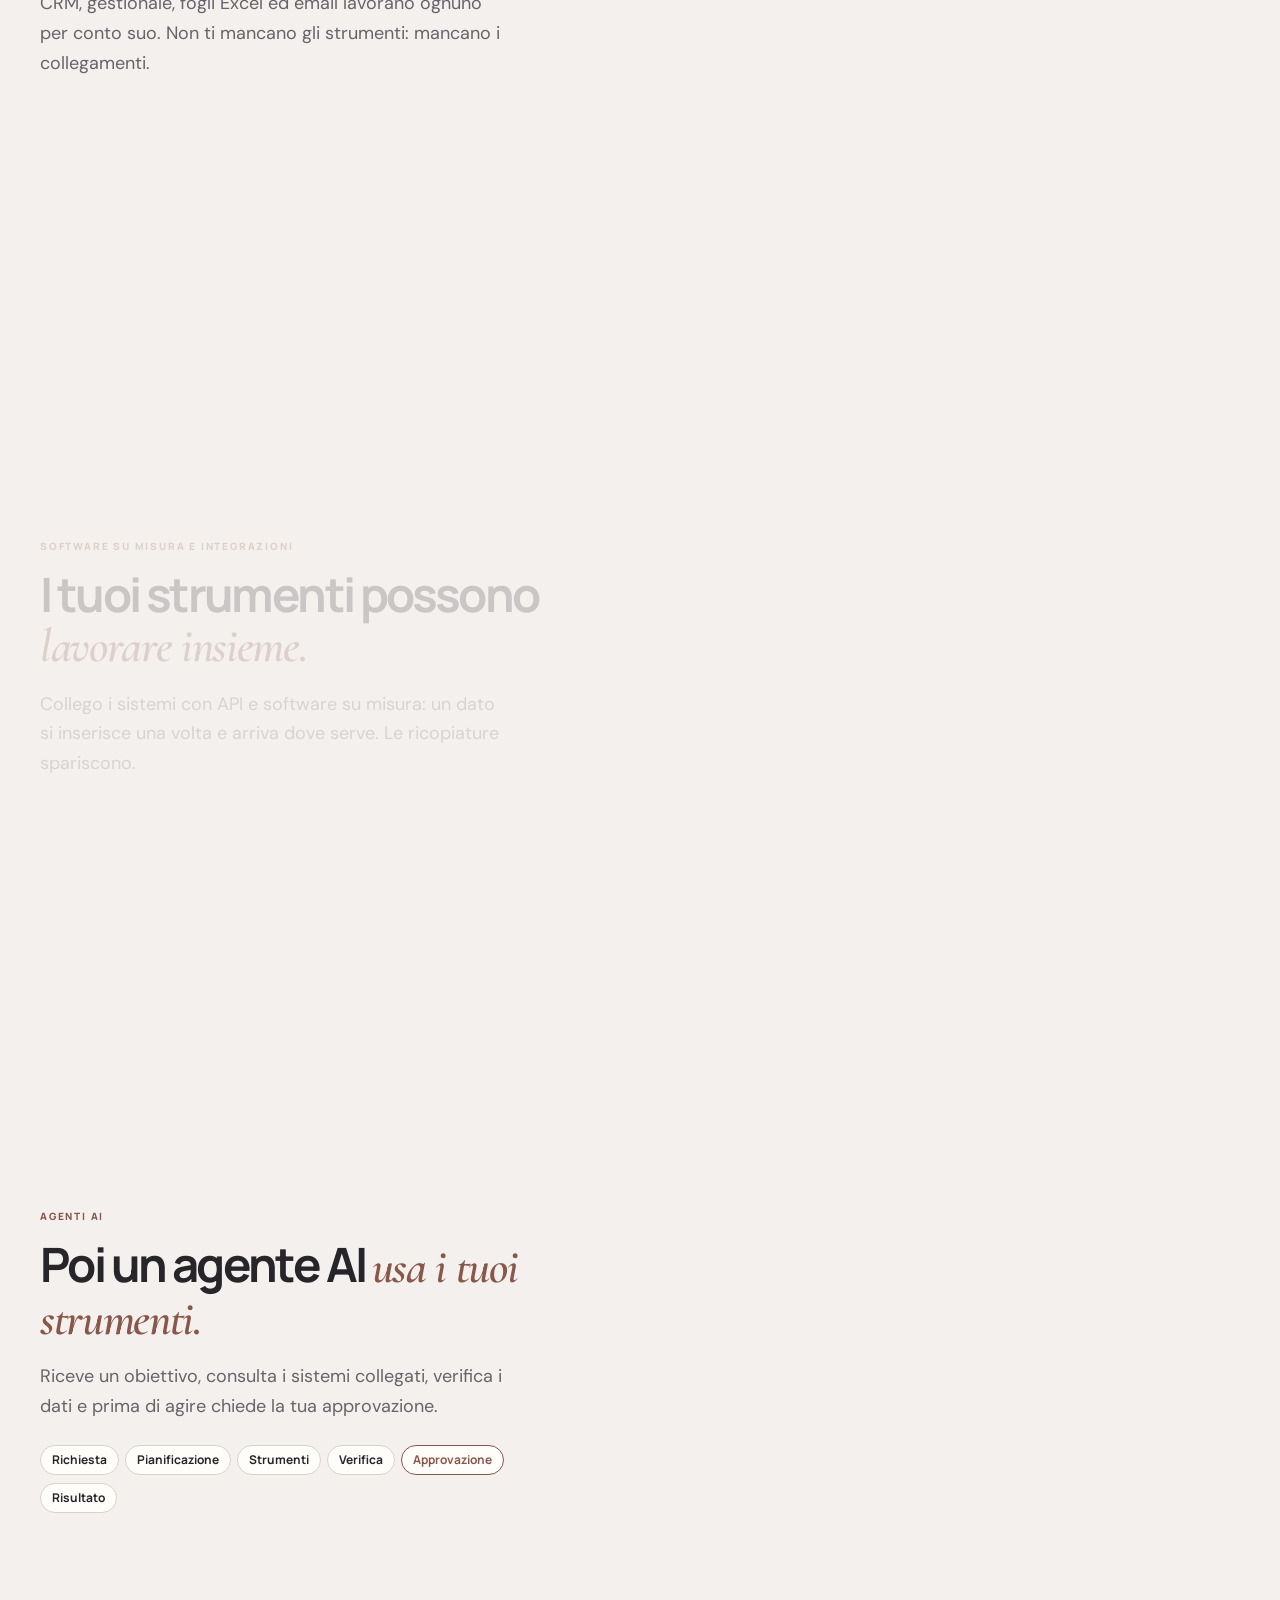
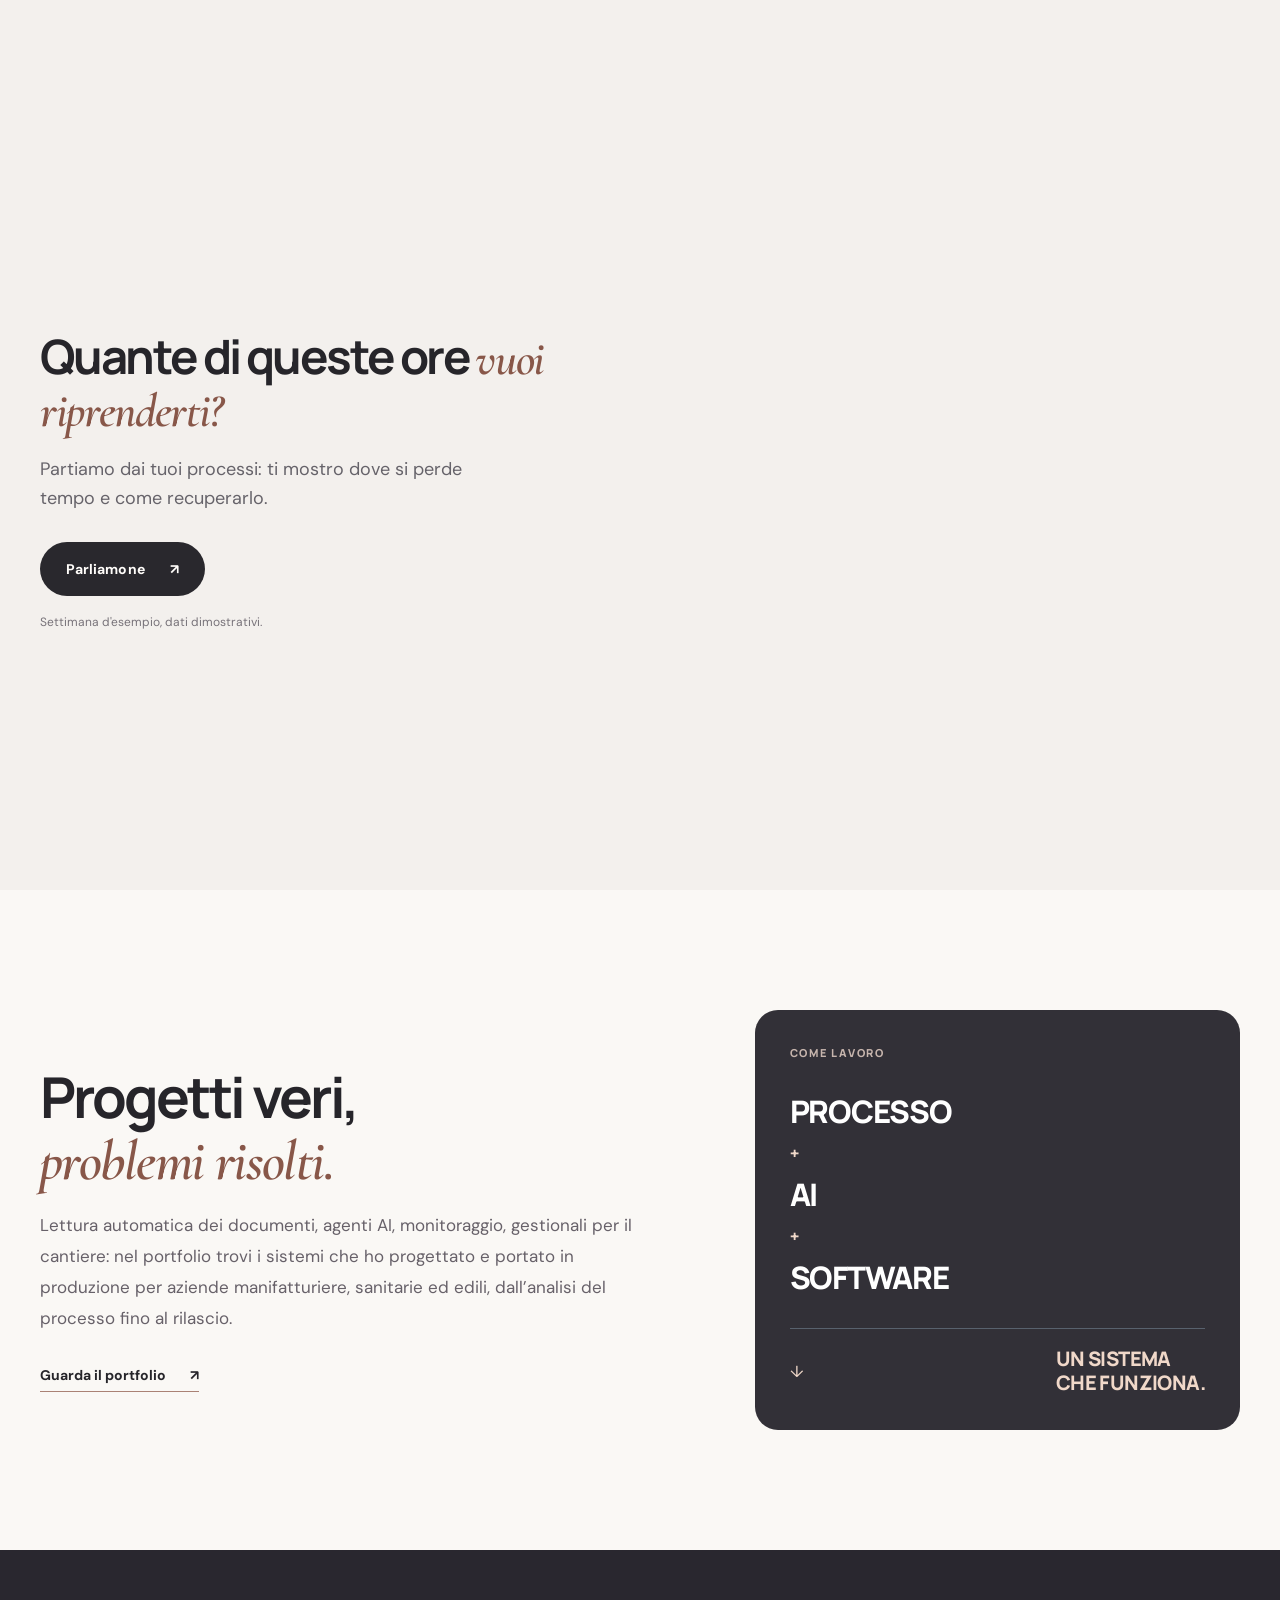
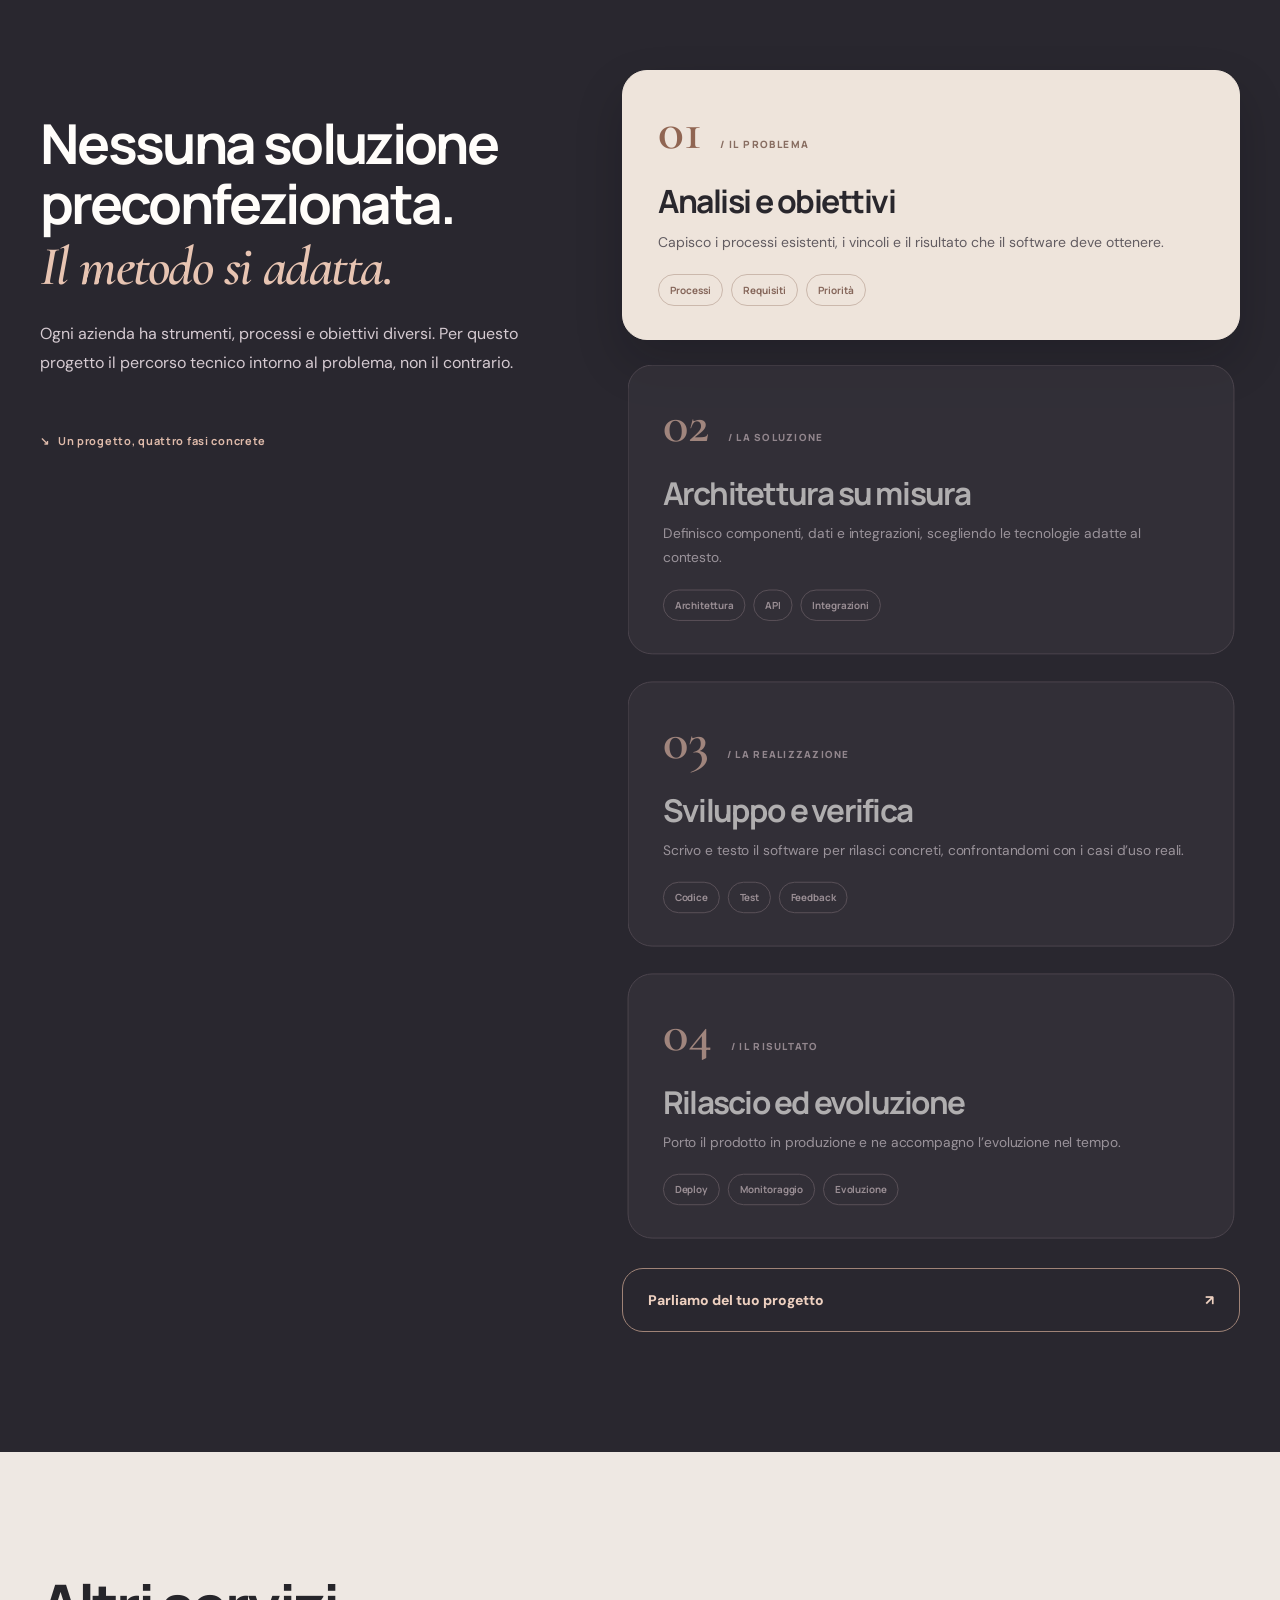
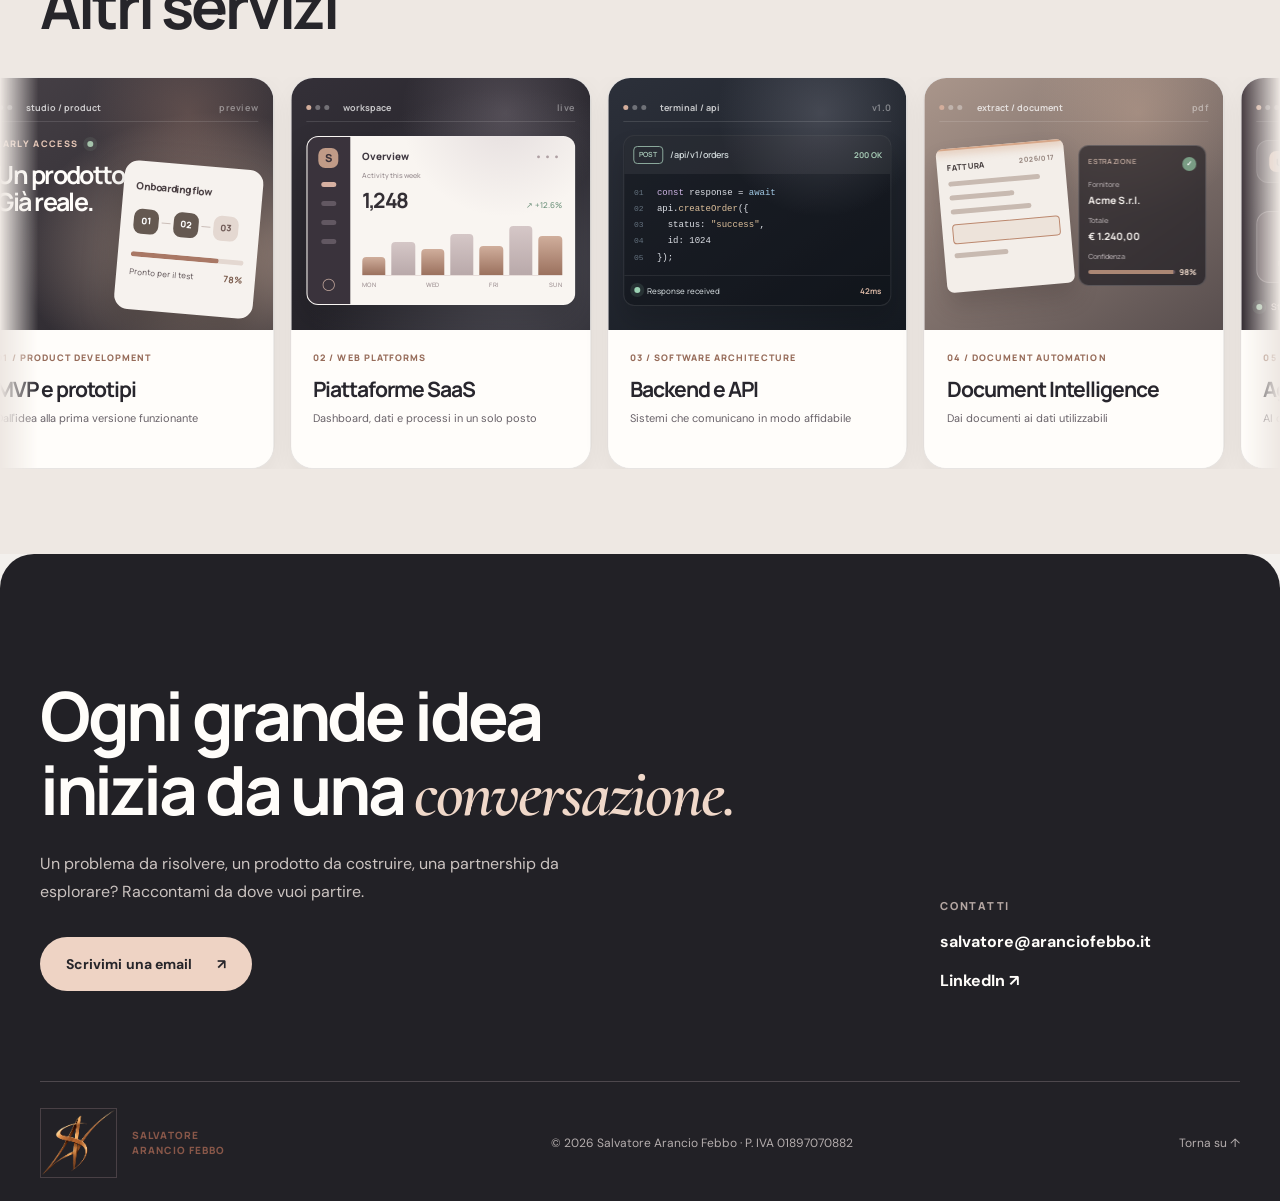
==== commit c2417a3c: "content: drop the four-competences block and the Servizi nav item The scroll story already explains " ====
--- a/index.html
+++ b/index.html
@@ -20,14 +20,14 @@
 <a class="brand" href="/" aria-label="Salvatore Arancio Febbo, homepage"><img class="brand-mark-image" src="/images/saf-monogram-transparent.webp" width="74" height="66" alt="" decoding="async"><span class="brand-name">SALVATORE<br>ARANCIO FEBBO</span></a>
 <a class="mobile-nav-contact" href="mailto:salvatore@aranciofebbo.it?subject=Parliamo%20di%20un%20progetto">Parliamone <span aria-hidden="true">↗</span></a>
 <button class="menu-toggle" type="button" aria-expanded="false" aria-controls="main-navigation" aria-label="Apri il menu"><span></span><span></span></button>
-<nav id="main-navigation" class="main-nav" aria-label="Navigazione principale"><a href="/" aria-current="page">Home</a><a href="/#servizi">Servizi</a><a href="/#metodo">Metodo</a><a href="/portfolio/" >Portfolio</a><a href="/chi-sono/" >Chi sono</a><a class="nav-contact" href="mailto:salvatore@aranciofebbo.it?subject=Parliamo%20di%20un%20progetto">Parliamone <span aria-hidden="true">↗</span></a></nav>
+<nav id="main-navigation" class="main-nav" aria-label="Navigazione principale"><a href="/" aria-current="page">Home</a><a href="/#metodo">Metodo</a><a href="/portfolio/" >Portfolio</a><a href="/chi-sono/" >Chi sono</a><a class="nav-contact" href="mailto:salvatore@aranciofebbo.it?subject=Parliamo%20di%20un%20progetto">Parliamone <span aria-hidden="true">↗</span></a></nav>
 </div></header><main id="main">
 <section class="hero problem-led" aria-labelledby="hero-title"><div class="container hero-grid">
 <div class="hero-copy"><div class="eyebrow"><span class="spark"></span> SOFTWARE SU MISURA · INTEGRAZIONI · AI</div>
 <h1 id="hero-title">I tuoi software non si parlano?<br><em>Facciamoli lavorare insieme.</em></h1>
 <p class="hero-hook">Meno passaggi manuali. Più tempo per ciò che conta.</p>
 <p class="hero-lead">Analizzo i processi della tua azienda e sviluppo applicazioni su misura, integrazioni API e sistemi AI che automatizzano il lavoro ripetitivo. Senza costringerti ad adattarti a strumenti preconfezionati.</p>
-<div class="hero-actions"><a class="btn btn-primary" href="mailto:salvatore@aranciofebbo.it?subject=Ti%20racconto%20un%20problema">Parliamo del tuo progetto <span aria-hidden="true">↗</span></a><a class="text-link" href="#servizi">Esplora i servizi <span aria-hidden="true">↗</span></a></div>
+<div class="hero-actions"><a class="btn btn-primary" href="mailto:salvatore@aranciofebbo.it?subject=Ti%20racconto%20un%20problema">Parliamo del tuo progetto <span aria-hidden="true">↗</span></a><a class="text-link" href="#altri-servizi">Esplora i servizi <span aria-hidden="true">↗</span></a></div>
 <div class="hero-small"><span class="status-dot"></span> Progetti software · Integrazioni · Automazioni</div></div>
 <div class="hero-visual"><img class="hero-cutout" src="/images/salvatore-laptop-2026.webp" alt="Salvatore Arancio Febbo, in abito scuro con un computer portatile" width="1024" height="1536" fetchpriority="high" decoding="async"></div>
 </div><div class="hero-scroll" aria-hidden="true"><span>SCOPRI IL MIO APPROCCIO</span><span>↓</span></div></section>
@@ -54,7 +54,7 @@
 </div>
 </section>
 
-<section class="section pillar-section" id="servizi"><div class="container"><div class="section-head split-head"><div><h2>Quattro competenze.<br><em>Soluzioni concrete.</em></h2></div><p>Dal gestionale che non comunica con gli altri strumenti a una nuova applicazione da costruire: sviluppo la soluzione tecnica adatta alla tua azienda.</p></div><div class="pillar-grid"><article class="pillar-card"><div class="pillar-top"><span>01 / SOFTWARE ENGINEERING</span><span class="pillar-icon"><svg viewBox="0 0 24 24" width="52" height="52" fill="none" stroke="currentColor" stroke-linecap="round" stroke-linejoin="round" stroke-width="1.35" aria-hidden="true"><path d="m8 8-4 4 4 4m8-8 4 4-4 4m-2-11-4 14"/></svg></span></div><h3>Sviluppo software end-to-end</h3><p>Dalla progettazione al rilascio: applicazioni web, backend, database e API costruiti per i tuoi processi.</p><span class="pillar-summary">WEB APP · BACKEND · DATABASE</span></article><article class="pillar-card"><div class="pillar-top"><span>02 / SYSTEM INTEGRATION</span><span class="pillar-icon"><svg viewBox="0 0 24 24" width="52" height="52" fill="none" stroke="currentColor" stroke-linecap="round" stroke-linejoin="round" stroke-width="1.35" aria-hidden="true"><rect x="2" y="4" width="8" height="6" rx="1"/><rect x="14" y="4" width="8" height="6" rx="1"/><rect x="8" y="16" width="8" height="6" rx="1"/><path d="M6 10v3h6v3m6-3v3h-6"/></svg></span></div><h3>Integrazioni software e API</h3><p>Faccio comunicare gestionali, CRM, database e servizi esterni. Meno duplicazioni, più controllo sui dati.</p><span class="pillar-summary">CRM · GESTIONALI · API</span></article><article class="pillar-card"><div class="pillar-top"><span>03 / PROCESS AUTOMATION</span><span class="pillar-icon"><svg viewBox="0 0 24 24" width="52" height="52" fill="none" stroke="currentColor" stroke-linecap="round" stroke-linejoin="round" stroke-width="1.35" aria-hidden="true"><rect x="2" y="3" width="8" height="6" rx="1"/><rect x="14" y="15" width="8" height="6" rx="1"/><path d="M10 6h4q4 0 4 6v3m-4-3 4 3 4-3"/></svg></span></div><h3>Automazioni intelligenti</h3><p>Automatizzo documenti, operazioni ripetitive e workflow, con o senza AI in base alla necessità.</p><span class="pillar-summary">WORKFLOW · DOCUMENTI · PROCESSI</span></article><article class="pillar-card"><div class="pillar-top"><span>04 / AI ENGINEERING</span><span class="pillar-icon"><svg viewBox="0 0 24 24" width="52" height="52" fill="none" stroke="currentColor" stroke-linecap="round" stroke-linejoin="round" stroke-width="1.35" aria-hidden="true"><rect x="4" y="7" width="16" height="14" rx="3"/><path d="M12 3v4m-3-4h6M2 12v4m20-4v4M9 17h6"/><circle cx="9" cy="13" r="1"/><circle cx="15" cy="13" r="1"/></svg></span></div><h3>Infrastruttura AI e agenti</h3><p>Creo sistemi AI collegati a dati e strumenti, con orchestrazione, autorizzazioni, monitoraggio e supervisione.</p><span class="pillar-summary">MODELLI · AGENTI · STRUMENTI</span></article></div></div></section>
+<section class="section venture-section"><div class="container venture-grid"><div><h2>Progetti veri,<br><em>problemi risolti.</em></h2><p>Lettura automatica dei documenti, agenti AI, monitoraggio, gestionali per il cantiere: nel portfolio trovi i sistemi che ho progettato e portato in produzione per aziende manifatturiere, sanitarie ed edili, dall’analisi del processo fino al rilascio.</p><a class="text-link" href="/portfolio/">Guarda il portfolio <span>↗</span></a></div><div class="venture-panel"><span>COME LAVORO</span><div class="venture-equation"><span>PROCESSO</span><b>+</b><span>AI</span><b>+</b><span>SOFTWARE</span></div><div class="venture-result"><span>↓</span><strong>UN SISTEMA<br>CHE FUNZIONA.</strong></div></div></div></section>
 <section class="section method-section" id="metodo" aria-labelledby="method-title"><div class="container bespoke-layout"><div class="bespoke-sticky"><h2 id="method-title">Nessuna soluzione preconfezionata.<br><em>Il metodo si adatta.</em></h2><p>Ogni azienda ha strumenti, processi e obiettivi diversi. Per questo progetto il percorso tecnico intorno al problema, non il contrario.</p><div class="bespoke-aside">↘ &nbsp; Un progetto, quattro fasi concrete</div></div><div class="bespoke-stack"><article class="bespoke-phase is-active" data-method-step aria-current="step"><span class="bespoke-index">01 <small>/ IL PROBLEMA</small></span><h3>Analisi e obiettivi</h3><p>Capisco i processi esistenti, i vincoli e il risultato che il software deve ottenere.</p><div class="bespoke-tags"><span>Processi</span><span>Requisiti</span><span>Priorità</span></div></article>
 <article class="bespoke-phase" data-method-step><span class="bespoke-index">02 <small>/ LA SOLUZIONE</small></span><h3>Architettura su misura</h3><p>Definisco componenti, dati e integrazioni, scegliendo le tecnologie adatte al contesto.</p><div class="bespoke-tags"><span>Architettura</span><span>API</span><span>Integrazioni</span></div></article>
 <article class="bespoke-phase" data-method-step><span class="bespoke-index">03 <small>/ LA REALIZZAZIONE</small></span><h3>Sviluppo e verifica</h3><p>Scrivo e testo il software per rilasci concreti, confrontandomi con i casi d’uso reali.</p><div class="bespoke-tags"><span>Codice</span><span>Test</span><span>Feedback</span></div></article>
@@ -66,6 +66,4 @@
 </div>
 <noscript><div class="container"><p>Sviluppo MVP, piattaforme SaaS, backend e API, automazioni documentali, agenti AI, infrastruttura cloud, evoluzione del software e direzione tecnica.</p></div></noscript>
 </section>
-<section class="section venture-section"><div class="container venture-grid"><div><h2>Progetti veri,<br><em>problemi risolti.</em></h2><p>Lettura automatica dei documenti, agenti AI, monitoraggio, gestionali per il cantiere: nel portfolio trovi i sistemi che ho progettato e portato in produzione per aziende manifatturiere, sanitarie ed edili, dall’analisi del processo fino al rilascio.</p><a class="text-link" href="/portfolio/">Guarda il portfolio <span>↗</span></a></div><div class="venture-panel"><span>COME LAVORO</span><div class="venture-equation"><span>PROCESSO</span><b>+</b><span>AI</span><b>+</b><span>SOFTWARE</span></div><div class="venture-result"><span>↓</span><strong>UN SISTEMA<br>CHE FUNZIONA.</strong></div></div></div></section>
-
 </main><footer class="site-footer"><div class="container"><div class="footer-top"><div><h2>Ogni grande idea<br>inizia da una <em>conversazione.</em></h2><p>Un problema da risolvere, un prodotto da costruire, una partnership da esplorare? Raccontami da dove vuoi partire.</p><a class="btn btn-light" href="mailto:salvatore@aranciofebbo.it?subject=Ho%20un%20progetto%20da%20raccontarti">Scrivimi una email <span aria-hidden="true">↗</span></a></div><div class="footer-aside"><span>CONTATTI</span><a href="mailto:salvatore@aranciofebbo.it">salvatore@aranciofebbo.it</a><a href="https://www.linkedin.com/in/salvatore-arancio-febbo-43b61a180/" target="_blank" rel="noopener noreferrer">LinkedIn ↗</a></div></div><div class="footer-bottom"><a href="/" class="footer-brand" aria-label="Torna alla homepage"><img src="/images/saf-monogram-transparent.webp" width="78" height="70" alt=""><span class="footer-monogram-caption">SALVATORE<br>ARANCIO FEBBO</span></a><p>© 2026 Salvatore Arancio Febbo <span class="footer-vat">· P. IVA 01897070882</span></p><a href="#top">Torna su ↑</a></div></div></footer></body></html>
